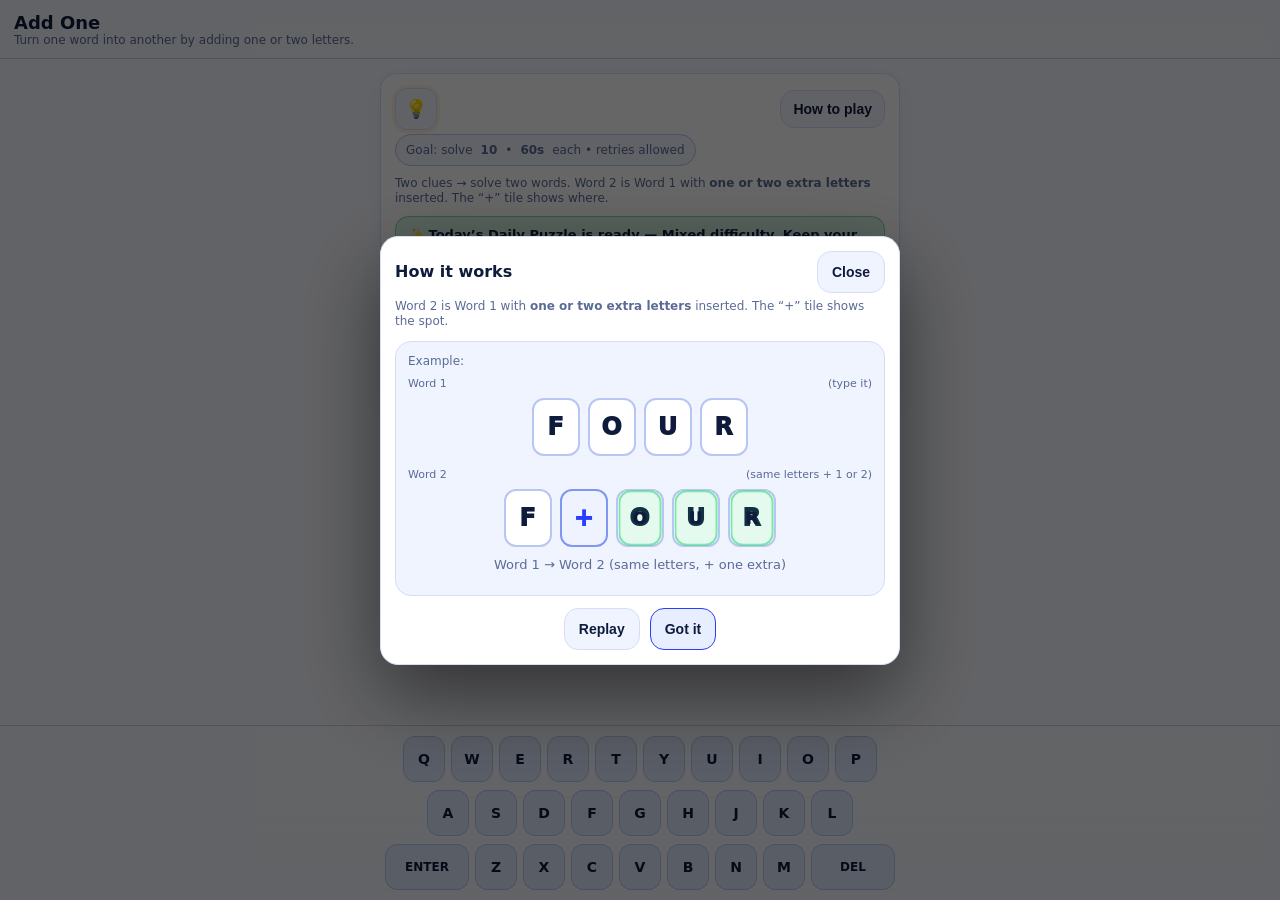
==== index.html @ 65c1d8a2 "Update index.html" ====
<!doctype html>
<html lang="en">
<head>
<meta charset="utf-8" />
<meta name="viewport" content="width=device-width,initial-scale=1,viewport-fit=cover" />
<title>Add One</title>
<style>
:root{
  --bg:#0b0d12;
  --panel:#121624;
  --panel2:#0d1020;
  --b:#1d2440;
  --b2:#2a355f;
  --t:#e9eefc;
  --m:#b8c2e0;
  --a:#2a3cff;
  --g:#2bd576;
  --r:#ff5c5c;
  --w:#ffcc66;
  --shadow:0 10px 30px rgba(0,0,0,.25);
  --glassTop:linear-gradient(to bottom,rgba(11,13,18,.98),rgba(11,13,18,.86));
  --glassBottom:linear-gradient(to top,rgba(11,13,18,.98),rgba(11,13,18,.86));
}
:root[data-theme="light"]{
  --bg:#f6f8ff;
  --panel:#ffffff;
  --panel2:#f0f4ff;
  --b:#d6def7;
  --b2:#b8c6f2;
  --t:#0f1b3d;
  --m:#5a6b96;
  --a:#2a3cff;
  --g:#16b364;
  --r:#e5484d;
  --w:#c4841d;
  --shadow:0 8px 24px rgba(30,60,140,.08);
  --glassTop:linear-gradient(to bottom,rgba(246,248,255,.96),rgba(246,248,255,.88));
  --glassBottom:linear-gradient(to top,rgba(246,248,255,.96),rgba(246,248,255,.88));
}
@media (prefers-color-scheme: light){
  :root:not([data-theme]){
    --bg:#f6f8ff;
    --panel:#ffffff;
    --panel2:#f0f4ff;
    --b:#d6def7;
    --b2:#b8c6f2;
    --t:#0f1b3d;
    --m:#5a6b96;
    --a:#2a3cff;
    --g:#16b364;
    --r:#e5484d;
    --w:#c4841d;
    --shadow:0 8px 24px rgba(30,60,140,.08);
    --glassTop:linear-gradient(to bottom,rgba(246,248,255,.96),rgba(246,248,255,.88));
    --glassBottom:linear-gradient(to top,rgba(246,248,255,.96),rgba(246,248,255,.88));
  }
}
*{box-sizing:border-box}html,body{height:100%}body{margin:0;background:var(--bg);color:var(--t);font-family:system-ui,-apple-system,Segoe UI,Roboto,sans-serif}
.app{min-height:100%;display:flex;flex-direction:column}
.top{position:sticky;top:0;z-index:10;padding:12px 14px calc(10px + env(safe-area-inset-top));background:var(--glassTop);border-bottom:1px solid rgba(29,36,64,.18);backdrop-filter:blur(10px)}
.row{display:flex;justify-content:space-between;align-items:center;gap:10px}
.h1{margin:0;font-size:18px;font-weight:900}.sub{margin:0;color:var(--m);font-size:12px;line-height:1.25}
.stats{display:flex;gap:10px;align-items:center}.stat{display:grid;gap:2px;text-align:right}.k{color:var(--m);font-size:11px}.v{font-weight:900;font-size:14px}
.progress{margin-top:10px;display:flex;gap:6px;justify-content:center}
.pip{
  width:16px;
  height:10px;
  border-radius:999px;
  border:1px solid rgba(42,53,95,.9);
  background:#11162a;
  opacity:.9
}
.pip.good{background:rgba(43,213,118,.22);border-color:rgba(43,213,118,.55);opacity:1}
.pip.bad{background:rgba(255,92,92,.18);border-color:rgba(255,92,92,.55);opacity:1}
.pip.active{outline:2px solid rgba(42,60,255,.45);outline-offset:2px}

/* Light mode overrides */
:root[data-theme="light"] .pip{
  background:#cfd8f3;
  border-color:#aebee8;
}

:root[data-theme="light"] .pip.good{
  background:rgba(22,179,100,.18);
  border-color:rgba(22,179,100,.45);
}

:root[data-theme="light"] .pip.bad{
  background:rgba(229,72,77,.14);
  border-color:rgba(229,72,77,.40);
}

@media (prefers-color-scheme: light){
  :root:not([data-theme]) .pip.good{
    background:rgba(22,179,100,.18);
    border-color:rgba(22,179,100,.45);
  }

  :root:not([data-theme]) .pip.bad{
    background:rgba(229,72,77,.14);
    border-color:rgba(229,72,77,.40);
  }
}

@media (prefers-color-scheme: light){
  :root:not([data-theme]) .pip{
    background:#cfd8f3;
    border-color:#aebee8;
  }
}
.main{flex:1;display:flex;flex-direction:column;align-items:center;padding:14px 14px 0}
.card{width:min(520px,100%);background:var(--panel);border:1px solid var(--b);border-radius:16px;padding:14px;box-shadow:0 6px 20px rgba(30,60,140,.06)}
.hidden{display:none!important}
.pill{display:inline-flex;align-items:center;gap:8px;border:1px solid var(--b2);background:var(--panel2);border-radius:999px;padding:8px 10px;color:var(--m);font-size:12px}
.actions{
  display:flex;
  gap:10px;
  justify-content:center;
  flex-wrap:wrap;
  margin-top:10px;
  position:relative;
  z-index:50;
  pointer-events:auto;
}

.dailyBtnWrap .success{
  box-shadow:0 0 0 3px rgba(43,213,118,.10);
}

button{
  cursor:pointer;
  border-radius:14px;
  border:1px solid var(--b2);
  background:#1a2140;
  color:var(--t);
  padding:12px 14px;
  font-weight:800;
  font-size:14px;
  touch-action:manipulation;
  -webkit-tap-highlight-color:transparent;
  position:relative;
  z-index:51;
  pointer-events:auto
}

:root[data-theme="light"] button{
  background:#e7eeff;
}

@media (prefers-color-scheme: light){
  :root:not([data-theme]) button{
    background:#e7eeff;
  }
}

button.primary{background:var(--a);border-color:var(--a)}
button.success{
  background:rgba(43,213,118,.18);
  border-color:rgba(43,213,118,.55);
  color:var(--t);
}

:root[data-theme="light"] button.success{
  background:rgba(22,179,100,.20);
  border-color:rgba(22,179,100,.55);
  color:#0f1b3d;
}

@media (prefers-color-scheme: light){
  :root:not([data-theme]) button.success{
    background:rgba(22,179,100,.20);
    border-color:rgba(22,179,100,.55);
    color:#0f1b3d;
  }
}
button.ghost{background:transparent}

:root[data-theme="light"] button.ghost{
  background:#f0f4ff;
  border-color:#d6def7;
}

@media (prefers-color-scheme: light){
  :root:not([data-theme]) button.ghost{
    background:#f0f4ff;
    border-color:#d6def7;
  }
}
button:disabled{opacity:.55;cursor:not-allowed}
.iconBtn{
  width:42px;
  height:42px;
  padding:0;
  display:grid;
  place-items:center;
  border-radius:12px;
  font-size:18px;
  line-height:1;
}

:root[data-theme="light"] .iconBtn{
  background:#f0f4ff;
  border-color:#d6def7;
}

@media (prefers-color-scheme: light){
  :root:not([data-theme]) .iconBtn{
    background:#f0f4ff;
    border-color:#d6def7;
  }
}
.iconBtn{
  transition:transform .15s ease, opacity .15s ease, box-shadow .15s ease;
}

.iconBtn:active{
  transform:scale(.97);
}

#homeIcon{position:fixed;left:14px;top:calc(78px + env(safe-area-inset-top));z-index:200;width:40px;height:40px;border-radius:12px;display:flex;align-items:center;justify-content:center;font-size:18px;padding:0}
@media (min-width:520px){#homeIcon{left:20px;top:calc(86px + env(safe-area-inset-top));}}

.clues{display:grid;gap:8px;margin-top:10px}
.clue{
  display:grid;
  grid-template-columns:24px 1fr;
  gap:10px;
  align-items:center;
  background:var(--panel2);
  border:1px solid var(--b);
  border-radius:14px;
  padding:10px
}
.badge{
  width:22px;
  height:22px;
  border-radius:9px;
  display:grid;
  place-items:center;
  background:#1a2140;
  border:1px solid var(--b2);
  font-weight:950
}

:root[data-theme="light"] .badge{
  background:#dfe8ff;
  color:#23345f;
  border-color:#aebee8;
}

@media (prefers-color-scheme: light){
  :root:not([data-theme]) .badge{
    background:#dfe8ff;
    color:#23345f;
    border-color:#aebee8;
  }
}
.board{display:grid;gap:14px;margin-top:14px}.rowb{display:grid;gap:8px;cursor:pointer}.lbl{font-size:11px;color:var(--m);display:flex;justify-content:space-between;align-items:center}
.tiles{display:flex;gap:8px;justify-content:center}
.tile{
  width:clamp(28px,8.5vw,52px);
  height:clamp(36px,10vw,62px);
  border-radius:12px;
  border:2px solid var(--b2);
  background:var(--panel2);
  display:grid;
  place-items:center;
  font-weight:950;
  font-size:clamp(16px,4.5vw,24px);
  letter-spacing:1px;
  text-transform:uppercase;
  user-select:none;
  position:relative;
  flex-shrink:1;
}

:root[data-theme="light"] .tile{
  background:#ffffff;
  border-color:#b8c6f2;
}

@media (prefers-color-scheme: light){
  :root:not([data-theme]) .tile{
    background:#ffffff;
    border-color:#b8c6f2;
  }
}
.tile.filled{border-color:#3b4a86}
.tile.active{outline:3px solid rgba(42,60,255,.35);outline-offset:2px}
.tile.plus{background:#1a2140;border-color:var(--a);color:#aab3ff}

:root[data-theme="light"] .tile.plus{
  background:#eef3ff;
  color:#2a3cff;
  border-color:#7f97f0;
}

@media (prefers-color-scheme: light){
  :root:not([data-theme]) .tile.plus{
    background:#eef3ff;
    color:#2a3cff;
    border-color:#7f97f0;
  }
}
@keyframes pop{0%{transform:scale(.96)}60%{transform:scale(1.06)}100%{transform:scale(1)}}.tile.pop{animation:pop 120ms ease-out}
@keyframes shake{0%,100%{transform:translateX(0)}20%{transform:translateX(-6px)}40%{transform:translateX(6px)}60%{transform:translateX(-4px)}80%{transform:translateX(4px)}}.shake{animation:shake 320ms ease-in-out}
@keyframes bounce{0%{transform:translateY(0)}30%{transform:translateY(-8px)}60%{transform:translateY(0)}80%{transform:translateY(-4px)}100%{transform:translateY(0)}}.tile.bounce{animation:bounce 420ms cubic-bezier(.2,.9,.2,1)}
@keyframes glow{0%{box-shadow:0 0 0 rgba(43,213,118,0)}35%{box-shadow:0 0 22px rgba(43,213,118,.35)}100%{box-shadow:0 0 0 rgba(43,213,118,0)}}.tile.glow{animation:glow 700ms ease-out}
@keyframes plusPing{0%{transform:scale(1)}40%{transform:scale(1.06)}100%{transform:scale(1)}}.tile.plus.ping{animation:plusPing 220ms ease-out}
@keyframes fadeIn{from{opacity:.4;transform:translateY(6px)}to{opacity:1;transform:translateY(0)}}.flash{animation:fadeIn 260ms ease-out}

.feedback{min-height:26px;margin-top:12px;color:var(--m);text-align:center;font-size:13px}.feedback.good{color:var(--g)}.feedback.bad{color:var(--r)}.feedback.warn{color:var(--w)}
.timer-danger{color:var(--r)!important;animation:timerPulse .8s infinite}
@keyframes timerPulse{0%{transform:scale(1)}50%{transform:scale(1.08)}100%{transform:scale(1)}}
.row-locked .tile{border-color:var(--g);background:rgba(43,213,118,.12)}
.row-locked .lbl{color:var(--g)}
.kbwrap{position:sticky;bottom:0;z-index:9;padding:10px 8px calc(10px + env(safe-area-inset-bottom));background:var(--glassBottom);border-top:1px solid rgba(29,36,64,.18);backdrop-filter:blur(10px)}
.kb{width:min(520px,100%);margin:0 auto;display:grid;gap:8px}.krow{display:flex;gap:6px;justify-content:center}
.key{
  flex:1;
  max-width:42px;
  min-width:28px;
  height:46px;
  border-radius:12px;
  border:1px solid var(--b2);
  background:#151c35;
  color:var(--t);
  font-weight:900;
  font-size:14px;
  display:grid;
  place-items:center;
  user-select:none;
  -webkit-tap-highlight-color:transparent
}

:root[data-theme="light"] .key{
  background:#dfe8ff;
}

@media (prefers-color-scheme: light){
  :root:not([data-theme]) .key{
    background:#dfe8ff;
  }
}

.key.wide{max-width:84px;flex:1.7;font-size:12px}
.key:active{transform:scale(.98)}
.confetti{position:fixed;inset:0;pointer-events:none;overflow:hidden;z-index:999}.c{position:absolute;top:-12px;width:10px;height:14px;border-radius:3px;opacity:.95;animation:fall 900ms linear forwards}@keyframes fall{to{transform:translate3d(var(--dx),calc(100vh + 40px),0) rotate(420deg);opacity:.98}}
.fly{position:fixed;z-index:1000;font-weight:950;letter-spacing:1px;text-transform:uppercase;width:42px;height:54px;border-radius:12px;border:2px solid rgba(43,213,118,.55);background:rgba(43,213,118,.12);display:grid;place-items:center;pointer-events:none;animation:fly 420ms cubic-bezier(.2,.9,.2,1) forwards}@keyframes fly{to{transform:translate3d(var(--tx),var(--ty),0) scale(1.03)}}

/* How-to demo */
.howTile{width:clamp(34px,9.6vw,48px);height:clamp(42px,11vw,58px)}
@keyframes howPulse{0%{transform:scale(1)}40%{transform:scale(1.06)}100%{transform:scale(1)}}
.howPlus{animation:howPulse 520ms ease-in-out infinite}

.modal{position:fixed;inset:0;z-index:997;background:rgba(0,0,0,.6);display:grid;place-items:center;padding:18px}
.sheet{width:min(520px,100%);background:var(--panel);border:1px solid var(--b);border-radius:18px;padding:14px;box-shadow:0 30px 80px rgba(0,0,0,.5)}
.sheet h2{margin:0 0 6px 0;font-size:16px}.big{font-weight:950;font-size:26px;margin:6px 0}
.miniGrid{display:flex;flex-wrap:wrap;gap:6px;margin-top:10px}.mini{width:18px;height:18px;border-radius:6px;border:1px solid rgba(42,53,95,.9);background:#11162a}.mini.good{background:rgba(43,213,118,.22);border-color:rgba(43,213,118,.55)}.mini.bad{background:rgba(255,92,92,.18);border-color:rgba(255,92,92,.55)}
summary{color:var(--m);cursor:pointer;list-style:none}summary::-webkit-details-marker{display:none}
input,textarea,select{width:100%;padding:10px;border-radius:14px;border:1px solid var(--b2);background:var(--panel2);color:var(--t);font-size:14px;outline:none}
.statsGrid{
  display:grid;
  gap:10px;
}

.statsHero{
  display:grid;
  grid-template-columns:repeat(3,1fr);
  gap:8px;
}

.statChip{
  padding:10px;
  border:1px solid var(--b);
  border-radius:14px;
  background:var(--panel2);
  text-align:center;
}

.statChip .bigNum{
  font-size:18px;
  font-weight:950;
  color:var(--t);
}

.statChip .smallLbl{
  margin-top:2px;
  font-size:11px;
  color:var(--m);
}

.insightCard{
  padding:12px;
  border:1px solid var(--b);
  border-radius:16px;
  background:var(--panel2);
}

.insightTitle{
  font-weight:900;
  font-size:14px;
  margin-bottom:10px;
}

.timeHeat{
  display:grid;
  grid-template-columns:repeat(4,1fr);
  gap:8px;
  margin-bottom:10px;
}

.heatSlot{
  min-height:58px;
  border-radius:14px;
  border:1px solid var(--b2);
  display:flex;
  align-items:flex-end;
  justify-content:center;
  padding:8px 6px;
  font-size:11px;
  font-weight:800;
  position:relative;
}

/* ⭐ Highlight best time slot */
.bestSlot{
  border-color:var(--g);
  box-shadow:0 0 0 2px rgba(43,213,118,.25);
}

.heatSlot{
  min-height:66px;
  border-radius:14px;
  border:1px solid var(--b2);
  display:flex;
  flex-direction:column;
  align-items:center;
  justify-content:center;
  gap:4px;
  padding:10px 6px 8px;
  font-size:11px;
  font-weight:800;
  position:relative;
}

.heatSlot span{
  position:relative;
  z-index:1;
  line-height:1.1;
}

.bestTag{
  font-size:9px;
  font-weight:900;
  color:var(--g);
  letter-spacing:.5px;
  line-height:1;
}

.heatSlot small{
  position:absolute;
  top:7px;
  right:8px;
  font-size:10px;
  color:var(--m);
}

.heat0{ background:rgba(42,60,255,.04); }
.heat1{ background:rgba(42,60,255,.10); }
.heat2{ background:rgba(42,60,255,.18); }
.heat3{ background:rgba(42,60,255,.28); }
.heat4{
  background:rgba(42,60,255,.40);
  border-color:var(--a);
  box-shadow:0 0 0 2px rgba(42,60,255,.12);
}

.insightText{
  font-size:13px;
  font-weight:700;
  color:var(--t);
}

.insightMeta{
  margin-top:4px;
  font-size:11px;
  color:var(--m);
}

.modeCard{
  padding:10px;
  border:1px solid var(--b);
  border-radius:14px;
  background:var(--panel2);
}

.modeCardTitle{
  font-weight:900;
  margin-bottom:6px;
}

.modeRows{
  display:grid;
  gap:4px;
}

.modeRows .sub{
  font-size:12px;
}
.dailyStatus{
  margin-top:10px;
  padding:10px 12px;
  border-radius:14px;
  border:1px solid var(--b2);
  background:var(--panel2);
  color:var(--t);
  font-size:13px;
  font-weight:800;
}

.dailyStatus.ready{
  border-color:rgba(43,213,118,.55);
  background:rgba(43,213,118,.10);
  color:var(--t);
}

:root[data-theme="light"] .dailyStatus.ready{
  border-color:rgba(22,179,100,.45);
  background:rgba(22,179,100,.16);
  color:#0f1b3d;
}

@media (prefers-color-scheme: light){
  :root:not([data-theme]) .dailyStatus.ready{
    border-color:rgba(22,179,100,.45);
    background:rgba(22,179,100,.16);
    color:#0f1b3d;
  }
}

.dailyStatus.done{
  border-color:var(--b);
  background:var(--panel2);
}

.dailyBtnWrap{
  position:relative;
  display:inline-flex;
  align-items:center;
  justify-content:center;
}

.dailyBadge{
  position:absolute;
  top:-6px;
  right:-6px;
  min-width:18px;
  height:18px;
  padding:0 5px;
  border-radius:999px;
  display:grid;
  place-items:center;
  font-size:10px;
  font-weight:900;
  background:var(--r);
  color:#fff;
  border:2px solid var(--panel);
  box-shadow:0 4px 10px rgba(0,0,0,.18);
  z-index:60;
  pointer-events:none;
}

.dailyPulse{
  animation:dailyPulse 1.6s ease-in-out infinite;
}

@keyframes dailyPulse{
  0%{transform:scale(1);box-shadow:0 0 0 0 rgba(22,179,100,.40)}
  50%{transform:scale(1.03);box-shadow:0 0 0 10px rgba(22,179,100,0)}
  100%{transform:scale(1);box-shadow:0 0 0 0 rgba(22,179,100,0)}
}
</style>


</head>
<body>
<div class="app">
  <div class="top">
    <div class="row">
      <div>
        <div class="h1">Add One</div>
        <p class="sub">Turn one word into another by adding one or two letters.</p>
      </div>
      <div class="stats" id="stats">
        <div class="stat"><div class="k">Total</div><div class="v" id="total">0</div></div>
        <div class="stat"><div class="k">Puzzle</div><div class="v" id="num">0/10</div></div>
        <div class="stat"><div class="k">Time</div><div class="v" id="time">60.0</div></div>
      </div>
    </div>
    <div class="progress" id="prog"></div>
  </div>

  <div class="main">
    <div id="home" class="card">
<div class="row" style="margin-bottom:4px">
  <button id="themeToggle" class="ghost iconBtn" aria-label="Switch theme" title="Switch theme">💡</button>
  <button id="how" class="ghost" style="padding:10px 12px">How to play</button>
</div>

<div class="pill">Goal: solve <b>10</b> • <b>60s</b> each • retries allowed</div>

<p class="sub" style="margin-top:10px">Two clues → solve two words. Word 2 is Word 1 with <b>one or two extra letters</b> inserted. The “+” tile shows where.</p>

<div id="dailyStatus" class="dailyStatus hidden"></div>

<div class="actions" style="align-items:center">
  <select id="diff" style="padding:12px 12px;border-radius:14px;border:1px solid var(--b2);background:var(--panel2);color:var(--t);font-weight:800">
    <option value="mix" selected>Mixed</option>
    <option value="easy">Easy</option>
    <option value="medium">Medium</option>
    <option value="hard">Hard</option>
  </select>

  <div class="dailyBtnWrap">
    <button id="daily" class="success">Daily</button>
    <span id="dailyBadge" class="dailyBadge hidden"></span>
  </div>

  <button id="play" class="primary">Classic</button>
  <button id="sudden" class="ghost">Sudden Death</button>
  <button id="statsBtn" class="ghost">Stats</button>
  <button id="leader" class="ghost">Leaderboard</button>
</div>

<p class="sub" style="margin-top:10px">Daily mode tracks your streak. Sudden Death ends on your first mistake.</p>
    </div>

    <div id="howModal" class="modal hidden" aria-hidden="true">
      <div class="sheet">
        <div class="row"><h2 style="margin:0">How it works</h2><button id="howClose" class="ghost">Close</button></div>
        <div class="sub" style="margin-top:6px">Word 2 is Word 1 with <b>one or two extra letters</b> inserted. The “+” tile shows the spot.</div>

        <div style="margin-top:12px;background:var(--panel2);border:1px solid var(--b);border-radius:16px;padding:12px">
          <div class="sub" style="margin-bottom:8px">Example:</div>
          <div class="lbl" style="margin-bottom:8px"><span>Word 1</span><span class="hint">(type it)</span></div>
          <div class="tiles" id="howT1"></div>
          <div class="lbl" style="margin:12px 0 8px"><span>Word 2</span><span class="hint">(same letters + 1 or 2)</span></div>
          <div class="tiles" id="howT2"></div>
          <div class="feedback" id="howMsg" style="margin-top:10px">Watch the letters slide into Word 2.</div>
        </div>

        <div class="actions" style="margin-top:12px">
          <button id="howReplay" class="ghost">Replay</button>
          <button id="howGot" class="primary">Got it</button>
        </div>
      </div>
    </div>

    <div id="game" class="card hidden">
      <div class="actions" style="margin-top:0">
        <button id="give" class="ghost">Give up</button>
        <button id="hintBtn" class="ghost">Hint (2)</button>
        <button id="next" class="success" disabled>Next word</button>
      </div>
      <div class="clues">
        <div class="clue"><span class="badge">1</span><span id="cl1"></span></div>
        <div class="clue"><span class="badge">2</span><span id="cl2"></span></div>
      </div>
      <div class="board">
        <div class="rowb" id="row1"><div class="lbl"><span>Word 1</span><span class="hint" id="h1"></span></div><div id="t1" class="tiles"></div></div>
        <div class="rowb" id="row2"><div class="lbl"><span>Word 2</span><span class="hint" id="h2"></span></div><div id="t2" class="tiles"></div></div>
      </div>
      <div id="fb" class="feedback"></div>
      <div class="actions"><button id="sub" class="primary">Submit</button></div>
    </div>
  </div>

  <div class="kbwrap"><div class="kb"><div class="krow" id="kr1"></div><div class="krow" id="kr2"></div><div class="krow" id="kr3"></div></div></div>
</div>

<button id="homeIcon" class="ghost hidden" aria-label="Home">⌂</button>
<div id="conf" class="confetti hidden" aria-hidden="true"></div>

<div id="modal" class="modal hidden" aria-hidden="true">
  <div class="sheet">
    <div class="row"><h2 style="margin:0">Run complete</h2><button id="close" class="ghost">Close</button></div>
    <div class="big" id="mscore">0</div>
    <div class="sub" id="mmeta"></div>
    <div class="miniGrid" id="mgrid"></div>
    <div class="actions">
      <button id="again" class="primary">Play again</button>
      <button id="submitScoreBtn" class="success">Submit score</button>
      <button id="copy" class="ghost">Copy results</button>
      <button id="mhome" class="ghost">Home</button>
    </div>
  </div>
</div>

<div id="lbmodal" class="modal hidden" aria-hidden="true">
  <div class="sheet">
    <div class="row"><h2 style="margin:0">Leaderboard</h2><button id="lbclose" class="ghost">Close</button></div>
    <div class="sub" style="margin-top:6px">Top scores saved on this device.</div>
    <div style="display:flex;gap:8px;align-items:center;margin-top:10px;flex-wrap:wrap">
      <select id="lbfilter" style="flex:1;min-width:140px">
  <option value="all" selected>All</option>
  <option value="run">Classic</option>
  <option value="daily">Daily</option>
  <option value="sudden">Sudden Death</option>
</select>
      <button id="lbclear" class="ghost">Clear</button>
    </div>
    <div id="lblist" style="margin-top:10px"></div>
  </div>
</div>

<script>
(()=>{
  const $=id=>document.getElementById(id);
  const mem=Object.create(null);
  const store={
    get:k=>{try{return localStorage?localStorage.getItem(k):mem[k]??null}catch{return mem[k]??null}},
    set:(k,v)=>{try{localStorage?localStorage.setItem(k,v):mem[k]=v}catch{mem[k]=v}}
  };

  // -------------------- Config --------------------
  const ROUND_RUN=60000;
  const ROUND_SUDDEN=15000;
  const BASE=1000;
  const LSK_PUZ='aol_puz_cache';
const LSK_LEAD='aol_lead';
const LSK_DAILY_DONE='aol_daily_done';
const LSK_STATS='aol_stats_v1';
const HOW_KEY='aol_how_seen_v1';
const LSK_THEME='aol_theme';
const LSK_HISTORY='aol_history_v1';

  // Fallback only
  const FALLBACK=[
    {s:'FOUR',l:'FLOUR',c1:'After three',c2:'Bread ingredient',adds:1,insertPattern:'middle',difficulty:'medium'},
    {s:'CAT',l:'CHAT',c1:'Pet that purrs',c2:'Talk casually',adds:1,insertPattern:'middle',difficulty:'easy'},
    {s:'ROE',l:'ROME',c1:'Fish eggs',c2:'Capital of Italy',adds:1,insertPattern:'end',difficulty:'easy'},
    {s:'SCARE',l:'SCARCE',c1:'Frighten',c2:'In short supply',adds:1,insertPattern:'middle',difficulty:'hard'},
  ];

  // -------------------- Helpers --------------------
const norm=w=>(w||'').trim().toUpperCase().replace(/[^A-Z]/g,'');

function getSessionJSON(key, fallback=[]){
  try{
    const raw = sessionStorage.getItem(key);
    return raw ? JSON.parse(raw) : fallback;
  }catch{
    return fallback;
  }
}

function setSessionJSON(key, value){
  try{
    sessionStorage.setItem(key, JSON.stringify(value));
  }catch{}
}
function getPreferredTheme(){
  const saved = store.get(LSK_THEME);
  if(saved === 'dark' || saved === 'light') return saved;

  try{
    return window.matchMedia('(prefers-color-scheme: light)').matches ? 'light' : 'dark';
  }catch{
    return 'dark';
  }
}

function applyTheme(theme){
  const root = document.documentElement;
  if(theme === 'light') root.setAttribute('data-theme','light');
  else root.setAttribute('data-theme','dark');

  const btn = $('themeToggle');
  if(btn){
    const isLight = theme === 'light';
    btn.textContent = '💡';
    btn.setAttribute('aria-label', isLight ? 'Switch to dark mode' : 'Switch to light mode');
    btn.setAttribute('title', isLight ? 'Switch to dark mode' : 'Switch to light mode');
    btn.style.opacity = isLight ? '1' : '.72';
btn.style.boxShadow = isLight ? '0 0 0 3px rgba(255,204,102,.18)' : 'none';
  }
}

function setTheme(theme){
  store.set(LSK_THEME, theme);
  applyTheme(theme);
}

function toggleTheme(){
  const current = document.documentElement.getAttribute('data-theme') === 'light' ? 'light' : 'dark';
  setTheme(current === 'light' ? 'dark' : 'light');
}

function insIdxs(s,l){
  if(!s||!l) return null;
  const diff=l.length-s.length;
  if(diff<1||diff>2) return null;
  let i=0,j=0;
  const misses=[];
  while(i<s.length&&j<l.length){
    if(s[i]===l[j]){ i++; j++; continue; }
    misses.push(j); j++;
    if(misses.length>diff) return null;
  }
  while(j<l.length){
    misses.push(j); j++;
    if(misses.length>diff) return null;
  }
  if(i!==s.length||misses.length!==diff) return null;
  return misses;
}

const insIdx=(s,l)=>{
  const xs=insIdxs(s,l);
  return xs&&xs.length===1 ? xs[0] : null;
};

function derivePattern(xs,len){
  if(!Array.isArray(xs)||!xs.length||!len) return 'middle';
  if(xs.every(x=>x===0)) return 'start';
  if(xs.every(x=>x===len-1 || x===len-2)) return 'end';
  if(xs.length===1){
    if(xs[0]===0) return 'start';
    if(xs[0]===len-1) return 'end';
  }
  return 'middle';
}

function autoDiff(s,l,adds=0){
  if(adds>=2) return 'hard';
  const sl=(s||'').length;
  const ll=(l||'').length;
  if((sl<=3&&ll<=4) || (sl<=4&&ll<=5)) return 'easy';
  if(ll===6) return 'medium';
  return 'hard';
}

function comp(p){
  const s=norm(p.s), l=norm(p.l);
  const xs=(Array.isArray(p.insertIndexes) && p.insertIndexes.length)
    ? p.insertIndexes.slice()
    : insIdxs(s,l);
  const c1=(p.c1||'').trim();
  const c2=(p.c2||'').trim();
  const adds=Number.isInteger(p.adds)?p.adds:(xs?xs.length:0);
  const insertPattern=(p.insertPattern||derivePattern(xs,l.length)).toLowerCase();
  const d=(p.difficulty||p.d||autoDiff(s,l,adds)).toLowerCase();
  const ok = !!xs && xs.length===adds && !!c1 && !!c2;
  return {s,l,c1,c2,d,xs,x:xs?xs[0]:null,adds,insertPattern,sl:s.length,ll:l.length,ok};
}

const escapeHtml=s=>String(s).replace(/[&<>"']/g,m=>({'&':'&amp;','<':'&lt;','>':'&gt;','"':'&quot;',"'":'&#39;'}[m]));
const set=(id,txt)=>$(id).textContent=txt;

function todayLondon(){
  try{
    const fmt=new Intl.DateTimeFormat('en-CA',{timeZone:'Europe/London',year:'numeric',month:'2-digit',day:'2-digit'});
    return fmt.format(new Date());
  }catch{return new Date().toISOString().slice(0,10)}
}
function ydayLondon(){
  const d=new Date(); d.setDate(d.getDate()-1);
  try{
    const fmt=new Intl.DateTimeFormat('en-CA',{timeZone:'Europe/London',year:'numeric',month:'2-digit',day:'2-digit'});
    return fmt.format(d);
  }catch{return d.toISOString().slice(0,10)}
}

function xmur3(str){let h=1779033703^str.length;for(let i=0;i<str.length;i++){h=Math.imul(h^str.charCodeAt(i),3432918353);h=(h<<13)|(h>>>19);}return function(){h=Math.imul(h^(h>>>16),2246822507);h=Math.imul(h^(h>>>13),3266489909);return (h^=h>>>16)>>>0;};}
function mulberry32(a){return function(){let t=a+=0x6D2B79F5;t=Math.imul(t^(t>>>15),t|1);t^=t+Math.imul(t^(t>>>7),t|61);return ((t^(t>>>14))>>>0)/4294967296;};}
function seededPick(list,n,seedStr){
  const seed=xmur3(seedStr)();
  const rnd=mulberry32(seed);
  const a=list.slice();
  for(let i=a.length-1;i>0;i--){
    const j=Math.floor(rnd()*(i+1));
    [a[i],a[j]]=[a[j],a[i]];
  }
  return a.slice(0,n);
}
function pick(list,n){
  const a=list.slice();
  for(let i=a.length-1;i>0;i--){
    const j=Math.floor(Math.random()*(i+1));
    [a[i],a[j]]=[a[j],a[i]];
  }
  return a.slice(0,n);
}

  // -------------------- UI bits --------------------
  const fb=(msg,cls='')=>{const el=$('fb'); if(!el) return; el.className='feedback'+(cls?' '+cls:''); el.textContent=msg;};
  const hints=(a='',b='')=>{set('h1',a);set('h2',b);};
function updateHintButton(){
  const btn = $('hintBtn');
  if(!btn) return;

  btn.textContent = `Hint (${hintsLeft})`;
  btn.disabled = !inRun || nexting || hintsLeft <= 0;

  if(usedHintThisPuzzle){
    btn.textContent = `Hint used (${hintsLeft})`;
    btn.disabled = true;
  }
}

  // Keyboard
  const KEYS=['QWERTYUIOP'.split(''),'ASDFGHJKL'.split(''),['ENTER',...'ZXCVBNM'.split(''),'DEL']];
  function key(k){/* assigned later */}
  function mkKey(k){const d=document.createElement('div');d.className='key'+((k==='ENTER'||k==='DEL')?' wide':'');d.textContent=k;d.role='button';d.tabIndex=0;d.onclick=()=>key(k);return d;}
  [['kr1',0],['kr2',1],['kr3',2]].forEach(([id,i])=>{const el=$(id);if(!el) return;el.innerHTML='';KEYS[i].forEach(k=>el.appendChild(mkKey(k)));});

  function confetti(){
    const root=$('conf'); if(!root) return;
    root.classList.remove('hidden');root.innerHTML='';
    for(let i=0;i<26;i++){
      const p=document.createElement('div');p.className='c';
      p.style.left=(Math.random()*100)+'vw';
      p.style.setProperty('--dx',((Math.random()*220-110)|0)+'px');
      p.style.background=`hsl(${(Math.random()*360)|0} 85% 60%)`;
      p.style.animationDelay=(Math.random()*140)+'ms';
      root.appendChild(p);
    }
    setTimeout(()=>{root.classList.add('hidden');root.innerHTML='';},1200);
  }

  // -------------------- Puzzle loading --------------------
  let all=[];
  function loadCached(){
    const raw=store.get(LSK_PUZ);
    if(!raw) return FALLBACK.map(comp).filter(p=>p.ok);
    try{
      const a=JSON.parse(raw);
      const list=(Array.isArray(a)?a:[]).map(comp).filter(p=>p.ok);
      return list.length?list:FALLBACK.map(comp).filter(p=>p.ok);
    }catch{ return FALLBACK.map(comp).filter(p=>p.ok); }
  }

  async function loadMaster(){
    // Start with cached immediately for instant play
    all = loadCached();

    const candidates = ['master-bank.json','master-puzzles.json'];
    for(const file of candidates){
      try{
        const res = await fetch(file, { cache: 'no-store' });
        if(!res.ok) throw new Error('HTTP '+res.status);
        const data = await res.json();
        if(!Array.isArray(data)) throw new Error('Not an array');
        const fetched = data.map(comp).filter(p=>p.ok);
        if(fetched.length){
          store.set(LSK_PUZ, JSON.stringify(fetched.map(p=>({s:p.s,l:p.l,c1:p.c1,c2:p.c2,adds:p.adds,insertIndexes:p.xs,insertPattern:p.insertPattern,difficulty:p.d}))));
          all = fetched;
          return;
        }
      }catch(e){
        console.warn('Master load failed for', file, e);
      }
    }
    // If both fail, keep cache/fallback.
  }

  function diffPool(diff){
    let pool = all;
    if(diff && diff!=='mix') pool = all.filter(p=>p.d===diff);
    if(pool.length<10) pool = all;
    return pool;
  }

function buildRun(pool, take, seedBase = null) {
  const useSeeded = !!seedBase;

  const shuffleAll = (arr, seedTag = '') => {
    if (useSeeded) return seededPick(arr, arr.length, seedBase + seedTag);
    return pick(arr, arr.length);
  };

  let source = shuffleAll(pool);

  const seen = new Set();
  source = source.filter(p => {
    const key = `${p.s}|${p.l}`;
    if (seen.has(key)) return false;
    seen.add(key);
    return true;
  });

  const recent = new Set(getSessionJSON('aol_recent_pairs', []));
  let selection = source.filter(p => !recent.has(`${p.s}|${p.l}`));

  if (selection.length < take / 2) {
    selection = source;
  }

  selection = selection.slice(0, take);

  if (selection.length < take) {
    const alreadyUsed = new Set(selection.map(p => `${p.s}|${p.l}`));
    const extra = source
      .filter(p => !alreadyUsed.has(`${p.s}|${p.l}`))
      .slice(0, take - selection.length);
    selection = selection.concat(extra);
  }

  const remember = selection.map(p => `${p.s}|${p.l}`);
  const prev = getSessionJSON('aol_recent_pairs', []);
  setSessionJSON('aol_recent_pairs', [...prev, ...remember].slice(-50));

  return selection;
}

  // -------------------- Leaderboard (local) --------------------
  function loadLead(){try{const raw=store.get(LSK_LEAD);const a=raw?JSON.parse(raw):[];return Array.isArray(a)?a:[];}catch{return []}}
  function saveLead(list){store.set(LSK_LEAD,JSON.stringify(list.slice(0,60)))}
  function addLead(e){const list=loadLead();list.push(e);list.sort((a,b)=>b.score-a.score||(a.ms??1e15)-(b.ms??1e15));saveLead(list)}

  // -------------------- Stats & streak --------------------
  function getStats(){ try{const raw=store.get(LSK_STATS);return raw?JSON.parse(raw)||{}:{};}catch{return {}} }
  function setStats(o){store.set(LSK_STATS, JSON.stringify(o||{}));}

function getHistory(){
  try{
    const raw=store.get(LSK_HISTORY);
    const arr=raw?JSON.parse(raw):[];
    return Array.isArray(arr)?arr:[];
  }catch{
    return [];
  }
}

function setHistory(arr){
  store.set(LSK_HISTORY, JSON.stringify((arr||[]).slice(-400)));
}

function addHistory(entry){
  const hist=getHistory();
  hist.push(entry);
  setHistory(hist);
}

function getTimeBucket(hour){
  if(hour < 6) return 'Night';
  if(hour < 12) return 'Morning';
  if(hour < 18) return 'Afternoon';
  return 'Evening';
}

function bucketShortLabel(bucket){
  if(bucket === 'Night') return '🌙 0–6';
  if(bucket === 'Morning') return '🌅 6–12';
  if(bucket === 'Afternoon') return '☀️ 12–18';
  return '🌆 18–24';
}
function getDailyTimeInsights(){
  const hist = getHistory().filter(x =>
    x &&
    x.mode === 'daily' &&
    typeof x.score === 'number' &&
    typeof x.playedHourLocal === 'number'
  );

  const buckets = [
    { key:'Night', runs:0, total:0, avg:0, heat:0 },
    { key:'Morning', runs:0, total:0, avg:0, heat:0 },
    { key:'Afternoon', runs:0, total:0, avg:0, heat:0 },
    { key:'Evening', runs:0, total:0, avg:0, heat:0 }
  ];

  hist.forEach(h=>{
    const key = getTimeBucket(h.playedHourLocal);
    const slot = buckets.find(b => b.key === key);
    if(slot){
      slot.runs++;
      slot.total += h.score;
    }
  });

  buckets.forEach(b=>{
    b.avg = b.runs ? Math.round(b.total / b.runs) : 0;
  });

  const used = buckets.filter(b=>b.runs > 0);

  if(!used.length){
    return {
      buckets,
      best:null,
      totalRuns:0,
      insight:'Not enough Daily data yet to suggest a best time.'
    };
  }

  const max = Math.max(...used.map(b=>b.avg));
  const min = Math.min(...used.map(b=>b.avg));

  buckets.forEach(b=>{
    if(!b.runs){
      b.heat = 0;
    }else if(max === min){
      b.heat = 2;
    }else{
      const t = (b.avg - min) / (max - min);
      b.heat = Math.max(1, Math.min(4, Math.round(t * 3) + 1));
    }
  });

  const best = used.slice().sort((a,b)=>b.avg-a.avg)[0];
  const overallAvg = Math.round(
    used.reduce((n,b)=>n+b.total,0) / used.reduce((n,b)=>n+b.runs,0)
  );
  const diffPct = overallAvg ? Math.round(((best.avg - overallAvg) / overallAvg) * 100) : 0;

  let insight = `You tend to score highest in the ${best.key.toLowerCase()}.`;
  if(best.runs < 3){
    insight = `Early signal: your ${best.key.toLowerCase()} runs look strongest so far.`;
  }else if(diffPct > 0){
    insight = `You tend to score highest in the ${best.key.toLowerCase()} (${diffPct}% above your average).`;
  }

  return {
    buckets,
    best,
    totalRuns: hist.length,
    insight
  };
}
  function updateDailyStreak(){
    const st=getStats();
    const today=todayLondon();
    const yday=ydayLondon();

    if(st.lastDailyDate===today) return {streak:st.dailyStreak||1, milestone:false};

    let newStreak=1;
    if(st.lastDailyDate===yday) newStreak=(st.dailyStreak||0)+1;

    st.dailyStreak=newStreak;
    st.dailyLongestStreak=Math.max(st.dailyLongestStreak||0, newStreak);
    st.lastDailyDate=today;
    setStats(st);

    const milestones=[3,7,14,30,50,100];
    return {streak:newStreak, milestone:milestones.includes(newStreak)};
  }

  function dailyDoneKey(diff){ return `${todayLondon()}|${diff}`; }
  function isDailyDone(diff){
    try{const raw=store.get(LSK_DAILY_DONE);const o=raw?JSON.parse(raw)||{}:{};return !!o[dailyDoneKey(diff)];}catch{return false}
  }
  function markDailyDone(diff){
    let o={};
    try{const raw=store.get(LSK_DAILY_DONE);o=raw?JSON.parse(raw)||{}:{};}catch{o={};}
    o[dailyDoneKey(diff)]=true;
    store.set(LSK_DAILY_DONE, JSON.stringify(o));
  }
function prettyDiffLabel(diff){
  if(diff === 'easy') return 'Easy';
  if(diff === 'medium') return 'Medium';
  if(diff === 'hard') return 'Hard';
  return 'Mixed';
}

function updateDailyUI(){
  const diff = $('diff') ? $('diff').value : 'mix';
  const diffLabel = prettyDiffLabel(diff);
  const done = isDailyDone(diff);

  const status = $('dailyStatus');
  const badge = $('dailyBadge');
  const dailyBtn = $('daily');

  if(!status || !badge || !dailyBtn) return;

  status.classList.remove('hidden','ready','done');
  badge.classList.remove('hidden');
  dailyBtn.classList.remove('dailyPulse');

  if(done){
    status.classList.add('done');
    status.textContent = `✅ You’ve already completed today’s Daily Puzzle on ${diffLabel}.`;
    badge.classList.add('hidden');
    dailyBtn.textContent = 'Daily ✓';
  }else{
    status.classList.add('ready');
    status.textContent = `✨ Today’s Daily Puzzle is ready — ${diffLabel} difficulty. Keep your streak going.`;
    badge.textContent = '!';
    dailyBtn.textContent = 'Daily';
    dailyBtn.classList.add('dailyPulse');
  }
}
  // -------------------- Game state --------------------
let run=[], idx=0, total=0, res=[], timer=null, t0=0;
let inRun=false, nexting=false, size=10;
let mode='run';
let currentDiff='mix';
let runStartMs=0;
let canAdvanceAt=0;
let streak=0;
let hintsLeft=2;
let usedHintThisPuzzle=false;

let aw=0, sChars=[], lChars=[];

  function roundLimit(){ return mode==='sudden' ? ROUND_SUDDEN : ROUND_RUN; }
  function leftMs(){ return Math.max(0, roundLimit() - (Date.now()-t0)); }

  function header(which){
    if(which==='home'){ $('stats').classList.add('hidden'); $('prog').classList.add('hidden'); }
    else { $('stats').classList.remove('hidden'); $('prog').classList.remove('hidden'); }
  }

  function statsHeader(){
    set('total', String(total));
    if(mode==='sudden') set('num', `SD ${Math.max(0,idx)}`);
    else set('num', `${inRun?Math.min(idx+1,size):0}/${size}`);
  }

function tick(){
  const l=leftMs();
  set('time', (l/1000).toFixed(1));

  const timeEl=$('time');
  if(l<=10000) timeEl.classList.add('timer-danger');
  else timeEl.classList.remove('timer-danger');

  if(l<=0){
    timeEl.classList.remove('timer-danger');
    stop();
    finish({timedOut:true});
  }
}
  function startTimer(){ stop(); t0=Date.now(); tick(); timer=setInterval(tick,50); }
  function stop(){ if(timer) clearInterval(timer); timer=null; }

  function renderProg(){
    const p=$('prog');
    p.innerHTML='';
    if(mode==='sudden'){
      res.slice(-10).forEach(r=>{
        const d=document.createElement('div');
        d.className='pip '+(r.correct?'good':'bad');
        p.appendChild(d);
      });
      return;
    }
    for(let i=0;i<size;i++){
      const d=document.createElement('div');
      d.className='pip';
      if(inRun&&i===idx) d.classList.add('active');
      if(res[i]) d.classList.add(res[i].correct?'good':'bad');
      p.appendChild(d);
    }
  }

  function tiles(el,len,arr,plus=null,word=0){
    el.innerHTML='';
    const pluses=Array.isArray(plus)?plus:(plus==null?[]:[plus]);
    for(let i=0;i<len;i++){
      const d=document.createElement('div');
      const isP=pluses.includes(i);
      d.className='tile'+(isP?' plus':'')+(arr[i]?' filled':'');
      d.textContent=isP?(arr[i]||'+'):(arr[i]||'');
      d.onclick=()=>{
        if(!inRun||nexting) return;
        aw=word;
        const target=(word===0)?sChars:lChars;
        for(let j=i;j<target.length;j++) target[j]='';
        const pz=run[idx];
        tiles($('t1'),pz.sl,sChars,null,0);
        tiles($('t2'),pz.ll,lChars,pz.xs||pz.x,1);
        fb(word===0?'Editing Word 1.':'Editing Word 2.');
        requestAnimationFrame(highlight);
      };
      el.appendChild(d);
    }
  }

  function highlight(){
    document.querySelectorAll('.tile').forEach(t=>t.classList.remove('active'));
    const pz=run[idx]; if(!pz) return;
    const t1=[...$('t1').children], t2=[...$('t2').children];
    if(aw===0) t1[Math.min(sChars.filter(Boolean).length,pz.sl-1)]?.classList.add('active');
    else t2[Math.min(lChars.filter(Boolean).length,pz.ll-1)]?.classList.add('active');
  }

  function mapShortIndexToLong(pz,i){
    const xs=(pz?.xs||[]).slice().sort((a,b)=>a-b);
    let offset=0;
    for(const x of xs){
      if(i+offset>=x) offset++;
    }
    return i+offset;
  }

  function pingPlus(){
    const pz=run[idx]; if(!pz) return;
    const pluses=(pz.xs||[pz.x]).filter(x=>x!=null);
    pluses.forEach(pos=>{
      const t=[...$('t2').children][pos];
      if(!t) return;
      t.classList.remove('ping'); void t.offsetWidth; t.classList.add('ping');
    });
  }

  function slide(){
    const pz=run[idx]; if(!pz) return;
    const st=[...$('t1').children], lt=[...$('t2').children];
    for(let i=0;i<pz.sl;i++){
      const src=st[i], dst=lt[mapShortIndexToLong(pz,i)]; if(!src||!dst) continue;
      const s=src.getBoundingClientRect(), d=dst.getBoundingClientRect();
      const sx=s.left+s.width/2, sy=s.top+s.height/2;
      const dx=d.left+d.width/2, dy=d.top+d.height/2;
      const f=document.createElement('div');
      f.className='fly';
      f.textContent=(sChars[i]||src.textContent||'').trim();
      f.style.left=(sx-21)+'px';
      f.style.top=(sy-27)+'px';
      f.style.setProperty('--tx',(dx-sx)+'px');
      f.style.setProperty('--ty',(dy-sy)+'px');
      f.style.animationDelay=(i*25)+'ms';
      document.body.appendChild(f);
      setTimeout(()=>f.remove(),700);
    }
    setTimeout(pingPlus,420);
  }

function celebrate(got, streakMult=1, clutch=false){
  canAdvanceAt=Date.now()+900;
  slide();

  const tilesAll=[...$('t1').children,...$('t2').children];
  tilesAll.forEach((t,i)=>{
    t.classList.remove('bounce','glow');
    setTimeout(()=>{
      t.classList.add('bounce');
      t.classList.add('glow');
    }, i*40);
  });

  confetti();

const streakTxt = streak > 1 ? ` • 🔥 x${streakMult.toFixed(2)} streak` : '';
  const clutchTxt = clutch ? ' • ⚡ CLUTCH!' : '';

  if(mode==='sudden') fb(`✅ Correct! +${got}${streakTxt}${clutchTxt}. Next puzzle…`,'good');
  else fb(`🎉 Correct! +${got} points${streakTxt}${clutchTxt}. Next word (or ENTER).`,'good');
}

  const pts=ms=>Math.round(BASE*Math.max(0,1-Math.min(roundLimit(),ms)/roundLimit()));

  function reveal(pz){
    sChars=pz.s.split('');
    lChars=pz.l.split('');
    tiles($('t1'),pz.sl,sChars,null,0);
    tiles($('t2'),pz.ll,lChars,pz.xs||pz.x,1);
  }

  function setPuzzle(i){
    idx=i;
    const pz=run[i];
    if(!pz) return endRun();

    nexting=false;
    $('next').disabled=true;
    $('next').style.display = (mode==='sudden') ? 'none' : '';
usedHintThisPuzzle = false;
updateHintButton();

hints('','');
$('row1').classList.remove('row-locked');
$('row2').classList.remove('row-locked');
set('cl1',pz.c1);
set('cl2',pz.c2);

    sChars=Array(pz.sl).fill('');
    lChars=Array(pz.ll).fill('');
    aw=0;

    tiles($('t1'),pz.sl,sChars,null,0);
    tiles($('t2'),pz.ll,lChars,pz.xs||pz.x,1);

    const gc=$('game'); gc.classList.remove('flash'); void gc.offsetWidth; gc.classList.add('flash');
    fb(mode==='sudden' ? `Sudden Death — Puzzle ${idx+1}` : `Puzzle ${idx+1}/${size} — go!`);

    statsHeader();
    renderProg();
    startTimer();
    requestAnimationFrame(highlight);
  }

  function shake(msg){
    $('game').classList.remove('shake'); void $('game').offsetWidth; $('game').classList.add('shake');
    fb(msg,'warn');
  }
function useHint(){
  const pz = run[idx];
  if(!inRun || nexting || !pz) return;
  if(hintsLeft <= 0) return;
  if(usedHintThisPuzzle) return;

  const candidates = [];

  for(let i=0;i<pz.sl;i++){
    if(!sChars[i] || sChars[i] !== pz.s[i]){
      candidates.push({word:1, index:i, letter:pz.s[i]});
    }
  }

  for(let i=0;i<pz.ll;i++){
    if(!lChars[i] || lChars[i] !== pz.l[i]){
      candidates.push({word:2, index:i, letter:pz.l[i]});
    }
  }

  if(!candidates.length){
    fb('No useful hint available.','warn');
    return;
  }

  const pickHint = candidates[Math.floor(Math.random() * candidates.length)];

  if(pickHint.word === 1){
    sChars[pickHint.index] = pickHint.letter;
  }else{
    lChars[pickHint.index] = pickHint.letter;
  }

  hintsLeft--;
  usedHintThisPuzzle = true;

  tiles($('t1'),pz.sl,sChars,null,0);
  tiles($('t2'),pz.ll,lChars,pz.xs||pz.x,1);
  updateHintButton();
  requestAnimationFrame(highlight);

  fb(`💡 Hint used: revealed 1 letter. Streak bonus disabled for this puzzle.`,'warn');
}

  function attempt(){
    const pz=run[idx];
    if(!pz||nexting) return;

    if(sChars.some(c=>!c) || lChars.some(c=>!c)) return shake('Fill all tiles (or Give up).');

    const s=sChars.join(''), l=lChars.join('');
    const sOk=s===pz.s, lOk=l===pz.l;

    if(mode==='sudden'){
      if(sOk && lOk) return finish({});
      return finish({failed:true});
    }

    if(sOk && lOk) return finish({});

if(sOk && !lOk){
  hints('✅ locked','');
  $('row1').classList.add('row-locked');
  $('row2').classList.remove('row-locked');
  aw=1;
  fb('✅ Word 1 locked in! Finish Word 2.','good');
  pingPlus();
}
else if(!sOk && lOk){
  hints('', '✅ locked');
  $('row2').classList.add('row-locked');
  $('row1').classList.remove('row-locked');
  aw=0;
  fb('✅ Word 2 locked in! Finish Word 1.','good');
}
else{
  hints('','');
  $('row1').classList.remove('row-locked');
  $('row2').classList.remove('row-locked');
  fb('Not quite — try again.','warn');
}

    requestAnimationFrame(highlight);
  }

function ensureSuddenBuffer(){
  if(mode!=='sudden') return;
  if(idx < run.length-12) return;

  const pool = diffPool(currentDiff);
  const used = new Set(run.map(p => `${p.s}|${p.l}`));

  let more = buildRun(pool.filter(p => !used.has(`${p.s}|${p.l}`)), Math.min(200, pool.length));

  if(!more.length){
    more = buildRun(pool, Math.min(200, pool.length));
  }

  run = run.concat(more);
}

  function nextWord(){
    if(!inRun) return;
    if(Date.now()<canAdvanceAt) return;
    const n=idx+1;
    if(mode==='sudden') ensureSuddenBuffer();
    if(mode!=='sudden' && n>=size) return endRun();
    setPuzzle(n);
  }

  function finish({timedOut=false,giveUp=false,failed=false}={}){
    const pz=run[idx];
    if(!pz||nexting) return;

    stop();
    const ms=Date.now()-t0;

    const complete=!sChars.some(c=>!c)&&!lChars.some(c=>!c);
    const correct=!timedOut&&!giveUp&&!failed&&complete&&sChars.join('')===pz.s&&lChars.join('')===pz.l;

reveal(pz);
$('row1').classList.remove('row-locked');
$('row2').classList.remove('row-locked');

let got = 0;
let mult = 1;
let clutch = false;

if(correct){
  const timeLeft = leftMs();
  clutch = timeLeft < 5000;

  if(usedHintThisPuzzle){
    streak = 0;
    mult = 1;
    got = pts(ms);
  }else{
    streak++;
    mult = 1 + (streak * 0.1);
    got = Math.round(pts(ms) * mult);
  }

  if(clutch) got += 150;
}
else{
  streak = 0;
}

total += got;

res.push({correct,points:got,ms});
statsHeader();
renderProg();

nexting=true;

if(correct){
  celebrate(got, mult, clutch);
      if(mode==='sudden'){
        setTimeout(()=>{ if(inRun) nextWord(); }, Math.max(950, canAdvanceAt-Date.now()+30));
        return;
      }
      $('next').disabled=true;
      setTimeout(()=>{ if(nexting) $('next').disabled=false; }, Math.max(0, canAdvanceAt-Date.now()));
    }else{
      $('next').disabled=false;
      if(mode==='sudden'){
        fb(timedOut?'⏰ Time! Run over.':'❌ Wrong! Run over.','bad');
        return endRun();
      }
      if(timedOut) fb('⏰ Time! Answer shown. Next word (or ENTER).','bad');
      else if(giveUp) fb('🏳️ Gave up. Answer shown. Next word (or ENTER).','bad');
      else fb('❌ Not quite. Answer shown. Next word (or ENTER).','bad');
    }
  }

function endRun(){
  inRun=false;
  nexting=false;
  $('give').disabled=true;
  $('next').disabled=true;
  set('time','—');

  updateHintButton(); // 👈 ADD THIS LINE

  openEndModal();
}

function modeLabel(){
  if(mode==='daily') return `Daily (${todayLondon()})`;
  if(mode==='sudden') return 'Sudden Death';
  return 'Classic';
}

  function runDurationMs(){ return Date.now()-runStartMs; }

  function recordStatsOnEnd(){
    const st=getStats();
    const dur=runDurationMs();
    const correctCount=res.filter(r=>r.correct).length;

    if(mode==='run'){
      st.runsPlayed=(st.runsPlayed||0)+1;
      st.bestRunScore=Math.max(st.bestRunScore||0,total);
      st.totalRunScore=(st.totalRunScore||0)+total;
      st.totalRunTimeMs=(st.totalRunTimeMs||0)+dur;
      st.totalRunCorrect=(st.totalRunCorrect||0)+correctCount;
      st.totalRunPuzzles=(st.totalRunPuzzles||0)+res.length;
    }

    if(mode==='daily'){
      st.dailiesPlayed=(st.dailiesPlayed||0)+1;
      st.bestDailyScore=Math.max(st.bestDailyScore||0,total);
      st.totalDailyScore=(st.totalDailyScore||0)+total;
      st.totalDailyTimeMs=(st.totalDailyTimeMs||0)+dur;
      st.totalDailyCorrect=(st.totalDailyCorrect||0)+correctCount;
      st.totalDailyPuzzles=(st.totalDailyPuzzles||0)+res.length;
    }

    if(mode==='sudden'){
      const solved=correctCount;
      st.suddenPlayed=(st.suddenPlayed||0)+1;
      st.suddenBestSolved=Math.max(st.suddenBestSolved||0, solved);
      st.suddenBestScore=Math.max(st.suddenBestScore||0, total);
      st.totalSuddenSolved=(st.totalSuddenSolved||0)+solved;
    }

    setStats(st);
  }

function openEndModal(){
  recordStatsOnEnd();

  addHistory({
    mode,
    diff: currentDiff,
    score: total,
    durationMs: runDurationMs(),
    correct: res.filter(r=>r.correct).length,
    totalPuzzles: res.length,
    completedAt: new Date().toISOString(),
    playedHourLocal: new Date().getHours(),
    dailyDate: mode === 'daily' ? todayLondon() : ''
  });

    const dur=runDurationMs();
    const sec=(dur/1000).toFixed(1);
    set('mscore', String(total));

    const metaParts=[modeLabel(), `• ${sec}s`];
    if(mode!=='sudden') metaParts.push(`• Puzzles: ${size}`);
    if(mode==='sudden') metaParts.push(`• Solved: ${res.filter(r=>r.correct).length}`);
    metaParts.push(`• Difficulty: ${currentDiff}`);
    set('mmeta', metaParts.join(' '));

    const g=$('mgrid'); g.innerHTML='';
    const shown = (mode==='sudden') ? res.slice(-12) : res;
    shown.forEach(r=>{const d=document.createElement('div');d.className='mini '+(r.correct?'good':'bad');g.appendChild(d);});

    $('modal').classList.remove('hidden');

if(mode==='daily'){
  markDailyDone(currentDiff);
  updateDailyUI();
  const {streak, milestone} = updateDailyStreak();
  if(milestone){
    setTimeout(()=>{ confetti(); fb(`🔥 ${streak}-day streak! Keep it going!`,'good'); }, 200);
  }
}
  }

  const closeModal=()=>$('modal').classList.add('hidden');

  function copyShare(){
    const line = res.map(r=>r.correct?'🟩':'🟥').join('');
    const dur=runDurationMs();
    const sec=(dur/1000).toFixed(1);
    const link = (location && location.origin && location.pathname)
  ? location.origin + location.pathname
  : '';

    const solved = res.filter(r=>r.correct).length;
    const extra = (mode==='sudden') ? `Solved: ${solved}\n` : '';

    const head = `Add One — ${modeLabel()}`;
    const txt = `${head}\nScore: ${total}\nTime: ${sec}s\n${extra}${line}\nDifficulty: ${currentDiff}${link?`\n${link}`:''}`;

    (navigator.clipboard&&navigator.clipboard.writeText?navigator.clipboard.writeText(txt):Promise.reject())
      .then(()=>fb('Copied share text ✅','good'))
      .catch(()=>fb("Couldn't copy.",'warn'));
  }

  function submitScore(){
    const name=(prompt('Name for leaderboard?','')||'').trim().slice(0,20);
    if(!name) return fb('No name entered.','warn');
    addLead({
      name,
      score:total,
      mode:mode,
      diff:currentDiff,
      when:(mode==='daily')?todayLondon():'',
      ms:runDurationMs(),
      solved:res.filter(r=>r.correct).length
    });
    fb('Submitted to leaderboard ✅','good');
  }

  // -------------------- Leaderboard UI --------------------
  function openLead(){ $('lbmodal').classList.remove('hidden'); renderLead(); }
  function closeLead(){ $('lbmodal').classList.add('hidden'); }
  function renderLead(){
    const filter=$('lbfilter').value||'all';
    const list=loadLead().filter(x=>filter==='all'||x.mode===filter);
    const box=$('lblist');
    box.innerHTML='';
    if(!list.length){
      box.innerHTML='<div class="sub">No scores yet. Finish a mode and tap “Submit score”.</div>';
      return;
    }
    list.slice(0,30).forEach((e,i)=>{
      const meta=[
  e.mode==='daily' ? 'Daily' : (e.mode==='sudden' ? 'Sudden Death' : 'Classic'),
  e.diff ? ('• ' + e.diff) : '',
  e.when ? ('• ' + e.when) : '',
  (e.mode==='sudden' && e.solved!=null) ? (`• Solved ${e.solved}`) : ''
].join(' ');
      const div=document.createElement('div');
      div.style.padding='10px';
      div.style.border='1px solid var(--b)';
      div.style.borderRadius='14px';
      div.style.background='var(--panel2)';
      div.style.marginTop='8px';
      div.innerHTML=`<div><b>#${i+1} ${escapeHtml(e.name||'Player')}</b> <span class="sub">${escapeHtml(meta)}</span></div>
      <div style="font-weight:950;font-size:18px;margin-top:2px">${e.score}</div>
      <div class="sub">${e.ms!=null?`Time: ${(e.ms/1000).toFixed(1)}s`:''}</div>`;
      box.appendChild(div);
    });
  }

  // -------------------- Stats modal --------------------
  function ensureStatsModal(){
    if($('statsModal')) return;
    const m=document.createElement('div');
    m.id='statsModal';
    m.className='modal hidden';
    m.innerHTML=`
      <div class="sheet">
        <div class="row"><h2 style="margin:0">Stats & Insights</h2><button id="statsClose" class="ghost">Close</button></div>
        <div class="sub" style="margin-top:6px">Your stats are saved on this device.</div>
        <div id="statsBody" style="margin-top:12px"></div>
        <div class="actions" style="margin-top:12px">
          <button id="statsReset" class="ghost">Reset stats</button>
        </div>
      </div>`;
    document.body.appendChild(m);
    $('statsClose').onclick=()=>m.classList.add('hidden');
    $('statsReset').onclick=()=>{
  if(confirm('Reset all stats on this device?')){
    setStats({});
    setHistory([]);
    renderStats();
  }
};
  }

  function fmtPct(a,b){ if(!b) return '—'; return `${Math.round((a/b)*100)}%`; }
  function fmtSec(ms){ if(ms==null) return '—'; return (ms/1000).toFixed(1)+'s'; }

function renderStats(){
  ensureStatsModal();
  const st=getStats();
  const body=$('statsBody');
  const ti=getDailyTimeInsights();

  const ds=st.dailyStreak||0;
  const dl=st.dailyLongestStreak||0;

  const runPlayed=st.runsPlayed||0;
  const runBest=st.bestRunScore||0;
  const runAvgScore=runPlayed?Math.round((st.totalRunScore||0)/runPlayed):0;
  const runAvgTime=runPlayed?fmtSec((st.totalRunTimeMs||0)/runPlayed):'—';
  const runAcc=fmtPct(st.totalRunCorrect||0, st.totalRunPuzzles||0);

  const dPlayed=st.dailiesPlayed||0;
  const dBest=st.bestDailyScore||0;
  const dAvgScore=dPlayed?Math.round((st.totalDailyScore||0)/dPlayed):0;
  const dAvgTime=dPlayed?fmtSec((st.totalDailyTimeMs||0)/dPlayed):'—';
  const dAcc=fmtPct(st.totalDailyCorrect||0, st.totalDailyPuzzles||0);

  const sPlayed=st.suddenPlayed||0;
  const sBestSolved=st.suddenBestSolved||0;
  const sBestScore=st.suddenBestScore||0;

  const bestTimeLabel = ti.best ? ti.best.key : '—';

const heatHtml = ti.buckets.map(b => {
  const isBest = ti.best && ti.best.key === b.key;

  return `
    <div class="heatSlot heat${b.heat || 0} ${isBest ? 'bestSlot' : ''}">
      <small>${b.runs || 0}</small>
      <span>${escapeHtml(bucketShortLabel(b.key))}</span>
      ${isBest ? '<div class="bestTag">BEST</div>' : ''}
    </div>
  `;
}).join('');

  body.innerHTML=`
    <div class="statsGrid">

      <div class="statsHero">
        <div class="statChip">
          <div class="bigNum">${ds}</div>
          <div class="smallLbl">Current streak</div>
        </div>
        <div class="statChip">
          <div class="bigNum">${dl}</div>
          <div class="smallLbl">Best streak</div>
        </div>
        <div class="statChip">
          <div class="bigNum">${escapeHtml(bestTimeLabel)}</div>
          <div class="smallLbl">Best time</div>
        </div>
      </div>

      <div class="insightCard">
        <div class="insightTitle">Best time to play</div>
        <div class="timeHeat">${heatHtml}</div>
        <div class="insightText">${escapeHtml(ti.insight)}</div>
        <div class="insightMeta">Based on ${ti.totalRuns} Daily run${ti.totalRuns===1?'':'s'} • number in corner = runs in that slot</div>
      </div>

      <div class="modeCard">
        <div class="modeCardTitle">Daily</div>
        <div class="modeRows">
          <div class="sub">Played: ${dPlayed} • Best: ${dBest} • Avg score: ${dAvgScore}</div>
          <div class="sub">Avg time: ${dAvgTime} • Accuracy: ${dAcc}</div>
        </div>
      </div>

      <div class="modeCard">
        <div class="modeCardTitle">Classic</div>
        <div class="modeRows">
          <div class="sub">Played: ${runPlayed} • Best: ${runBest} • Avg score: ${runAvgScore}</div>
          <div class="sub">Avg time: ${runAvgTime} • Accuracy: ${runAcc}</div>
        </div>
      </div>

      <div class="modeCard">
        <div class="modeCardTitle">Sudden Death</div>
        <div class="modeRows">
          <div class="sub">Played: ${sPlayed} • Best solved: ${sBestSolved}</div>
          <div class="sub">Best score: ${sBestScore}</div>
        </div>
      </div>

    </div>
  `;
}

  function openStats(){ renderStats(); $('statsModal').classList.remove('hidden'); }

  // -------------------- How-to modal --------------------
  const HOW_EX={s:'FOUR',l:'FLOUR',c1:'After three',c2:'Bread ingredient'};
  function howTiles(el, word, plusIndex=null){
    el.innerHTML='';
    for(let i=0;i<word.length;i++){
      const d=document.createElement('div');
      const isPlus = plusIndex!=null && i===plusIndex;
      d.className='tile howTile'+(isPlus?' plus howPlus':'');
      d.textContent=isPlus?'+':word[i];
      el.appendChild(d);
    }
  }
  function openHow(){ $('howModal').classList.remove('hidden'); $('howModal').setAttribute('aria-hidden','false'); replayHow(); }
  function closeHow(){
    $('howModal').classList.add('hidden');
    $('howModal').setAttribute('aria-hidden','true');
    document.querySelectorAll('.fly.how').forEach(n=>n.remove());
  }
  function replayHow(){
    const s=HOW_EX.s, l=HOW_EX.l;
    const x=insIdx(s,l);
    howTiles($('howT1'), s, null);
    $('howT2').innerHTML='';
    for(let i=0;i<l.length;i++){
      const d=document.createElement('div');
      const isPlus=i===x;
      d.className='tile howTile'+(isPlus?' plus howPlus':'');
      d.textContent=isPlus?'+':'';
      $('howT2').appendChild(d);
    }
    $('howMsg').textContent='Word 1 → Word 2 (same letters, + one extra)';

    const st=[...$('howT1').children], lt=[...$('howT2').children];
    const tgt=i=>i<x?i:i+1;
    document.querySelectorAll('.fly.how').forEach(n=>n.remove());
    for(let i=0;i<s.length;i++){
      const src=st[i], dst=lt[tgt(i)];
      const sb=src.getBoundingClientRect(), db=dst.getBoundingClientRect();
      const sx=sb.left+sb.width/2, sy=sb.top+sb.height/2;
      const dx=db.left+db.width/2, dy=db.top+db.height/2;
      const f=document.createElement('div');
      f.className='fly how';
      f.textContent=s[i];
      f.style.left=(sx-21)+'px';
      f.style.top=(sy-27)+'px';
      f.style.setProperty('--tx',(dx-sx)+'px');
      f.style.setProperty('--ty',(dy-sy)+'px');
      f.style.animationDelay=(i*120)+'ms';
      document.body.appendChild(f);
      setTimeout(()=>f.remove(), 900 + i*120);
      setTimeout(()=>{ if(dst) { dst.textContent=s[i]; dst.classList.add('filled'); dst.classList.remove('plus'); } }, 420 + i*120);
    }
    setTimeout(()=>{
      const plus=lt[x];
      if(plus){ plus.classList.remove('howPlus'); plus.textContent=l[x]; plus.classList.add('filled'); }
      $('howMsg').textContent=`Now Word 2 has an extra letter (${l[x]}) in the “+” spot.`;
      confetti();
    }, 420 + s.length*120 + 160);
  }

  // -------------------- Home / navigation --------------------
function showHome(){
  stop();
  inRun=false;
  nexting=false;
  closeModal();
  closeLead();
  $('home').classList.remove('hidden');
  $('game').classList.add('hidden');
  $('homeIcon').classList.add('hidden');
  header('home');
  set('time', (ROUND_RUN/1000).toFixed(1));
  set('num','0/10');
  set('total','0');
  $('prog').innerHTML='';

  updateHintButton();
  updateDailyUI();
}

function showGame(){
  $('home').classList.add('hidden');
  $('game').classList.remove('hidden');
  $('homeIcon').classList.remove('hidden');
  header('game');
}

  function uniqueTake(list, n){
    const m=new Map();
    for(const p of list){
      const k=p.s+'|'+p.l;
      if(!m.has(k)) m.set(k,p);
      if(m.size>=n) break;
    }
    return Array.from(m.values());
  }

function startMode(which){
  mode=which;
  currentDiff=$('diff').value || 'mix';
  total=0; res=[]; idx=0; nexting=false;
hintsLeft = 2;
usedHintThisPuzzle = false;

  streak = 0;
  $('time').classList.remove('timer-danger');

  let pool=diffPool(currentDiff);
  if(pool.length<10) pool = all;


  if(mode==='daily'){
    if(isDailyDone(currentDiff)){
      const ok=confirm(`You’ve already completed today’s Daily (${todayLondon()}) for ${currentDiff}. Replay anyway?`);
      if(!ok) return;
    }
    size=Math.min(10, pool.length);
    const seedBase=`aol|${todayLondon()}|${currentDiff}`;
    run = buildRun(pool, size, seedBase);
  }else if(mode==='sudden'){
    size=999999;
    run = buildRun(pool, Math.min(300, pool.length));
  }else{
    size=Math.min(10, pool.length);
    run = buildRun(pool, size);
  }

  inRun=true;
  runStartMs=Date.now();

  showGame();
  renderProg();
  $('give').disabled=false;
  setPuzzle(0);
}
  // Expose minimal API for inline fallback
  window.__AOL_START = function(which){
    if(which==='stats') return openStats();
    if(which==='leader') return openLead();
    return startMode(which);
  };

  function homeHandler(force=false){
    closeModal(); closeLead();
    if(inRun && !force){
      const ok=confirm('Return to Home? Your current game will end.');
      if(!ok) return;
    }
    inRun=false; nexting=false; stop();
    showHome();
  }

  // -------------------- Input handling --------------------
  key=function(k){
    if(!inRun) return;

    if(nexting){ if(k==='ENTER') return nextWord(); return; }
    if(k==='ENTER') return attempt();

    const pz=run[idx];
    if(!pz) return;

    if(k==='DEL'){
      const anyL=lChars.some(Boolean);
      if(aw===1 && !anyL) aw=0;
      const target=(aw===0)?sChars:lChars;
      for(let i=target.length-1;i>=0;i--) if(target[i]){target[i]=''; break;}
      tiles($('t1'),pz.sl,sChars,null,0);
      tiles($('t2'),pz.ll,lChars,pz.xs||pz.x,1);
      requestAnimationFrame(highlight);
      return;
    }

    if(!/^[A-Z]$/.test(k)) return;

    if(aw===0 && !sChars.some(c=>!c)) aw=1;

    const target=(aw===0)?sChars:lChars;
    const max=(aw===0)?pz.sl:pz.ll;
    const i=target.findIndex(x=>!x);
    if(i===-1||i>=max) return;

    target[i]=k;
    const cell=(aw===0?$('t1').children[i]:$('t2').children[i]);
    if(cell){cell.classList.remove('pop');void cell.offsetWidth;cell.classList.add('pop');}

    tiles($('t1'),pz.sl,sChars,null,0);
    tiles($('t2'),pz.ll,lChars,pz.xs||pz.x,1);
    requestAnimationFrame(highlight);
  };

  window.addEventListener('keydown',e=>{
    const k=e.key;
    if(k==='Enter') return key('ENTER');
    if(k==='Backspace') return key('DEL');
    if(/^[a-zA-Z]$/.test(k)) return key(k.toUpperCase());
  });

  // -------------------- Buttons --------------------
  function on(id, fn){
    const el=$(id);
    if(!el) return;
    el.addEventListener('click', fn);
  }

  on('play', ()=>startMode('run'));
  on('daily', ()=>startMode('daily'));
  on('sudden', ()=>startMode('sudden'));
on('themeToggle', toggleTheme);
  on('leader', openLead);
  on('statsBtn', openStats);
  on('how', openHow);
  on('howClose', closeHow);
  on('howReplay', replayHow);
  on('howGot', ()=>{ store.set(HOW_KEY,'1'); closeHow(); });

  on('sub', attempt);
  on('give', ()=>finish({giveUp:true}));
on('hintBtn', useHint);
  on('next', nextWord);

  on('close', ()=>$('modal').classList.add('hidden'));
  on('again', ()=>{ $('modal').classList.add('hidden'); startMode(mode); });
  on('copy', copyShare);
  on('submitScoreBtn', submitScore);
  on('mhome', ()=>homeHandler(true));

  on('lbclose', closeLead);
  on('lbclear', ()=>{ if(confirm('Clear leaderboard on this device?')){ saveLead([]); renderLead(); } });
  const lbfilter=$('lbfilter'); if(lbfilter) lbfilter.onchange=renderLead;
const diffSel=$('diff');
if(diffSel) diffSel.onchange=updateDailyUI;

  on('homeIcon', ()=>homeHandler(false));

  // -------------------- Self-tests (lightweight) --------------------
  function runSelfTests(){
    try{
      console.assert(insIdx('FOUR','FLOUR')===1,'insIdx FOUR->FLOUR');
      console.assert(insIdx('CAT','CHAT')===1,'insIdx CAT->CHAT');
      console.assert(insIdx('ROE','ROME')===2,'insIdx ROE->ROME');
      console.assert(insIdx('SCARE','SCARCE')===4,'insIdx SCARE->SCARCE');
      console.assert(insIdx('ABC','ABCD')===3,'insIdx end insert');
      console.assert(insIdx('ABC','XABC')===0,'insIdx start insert');
      console.assert(insIdx('ABC','AXBC')===1,'insIdx mid insert');
      console.assert(insIdx('ABC','ABDC')===2,'insIdx mid2 insert');
      console.assert(insIdx('ABC','AB')===null,'insIdx length mismatch');
      console.assert(insIdx('ABC','AABC')===1,'insIdx duplicate insert');
    }catch(e){
      console.warn('Self-tests error', e);
    }
  }

// -------------------- Init --------------------
  window.addEventListener('error', (e)=>{
    console.error(e.error||e.message||e);
    fb('⚠️ Error: '+(e.message||'Something went wrong')+'. Reload the page.','bad');
  });


(async()=>{
  applyTheme(getPreferredTheme());
  runSelfTests();
  await loadMaster();
  showHome();
  ensureStatsModal();
  updateDailyUI();
  if(!store.get(HOW_KEY)) setTimeout(openHow, 260);
})();

  setInterval(()=>{ if(inRun && mode==='sudden') ensureSuddenBuffer(); }, 500);


})();
</script>
</body>
</html>
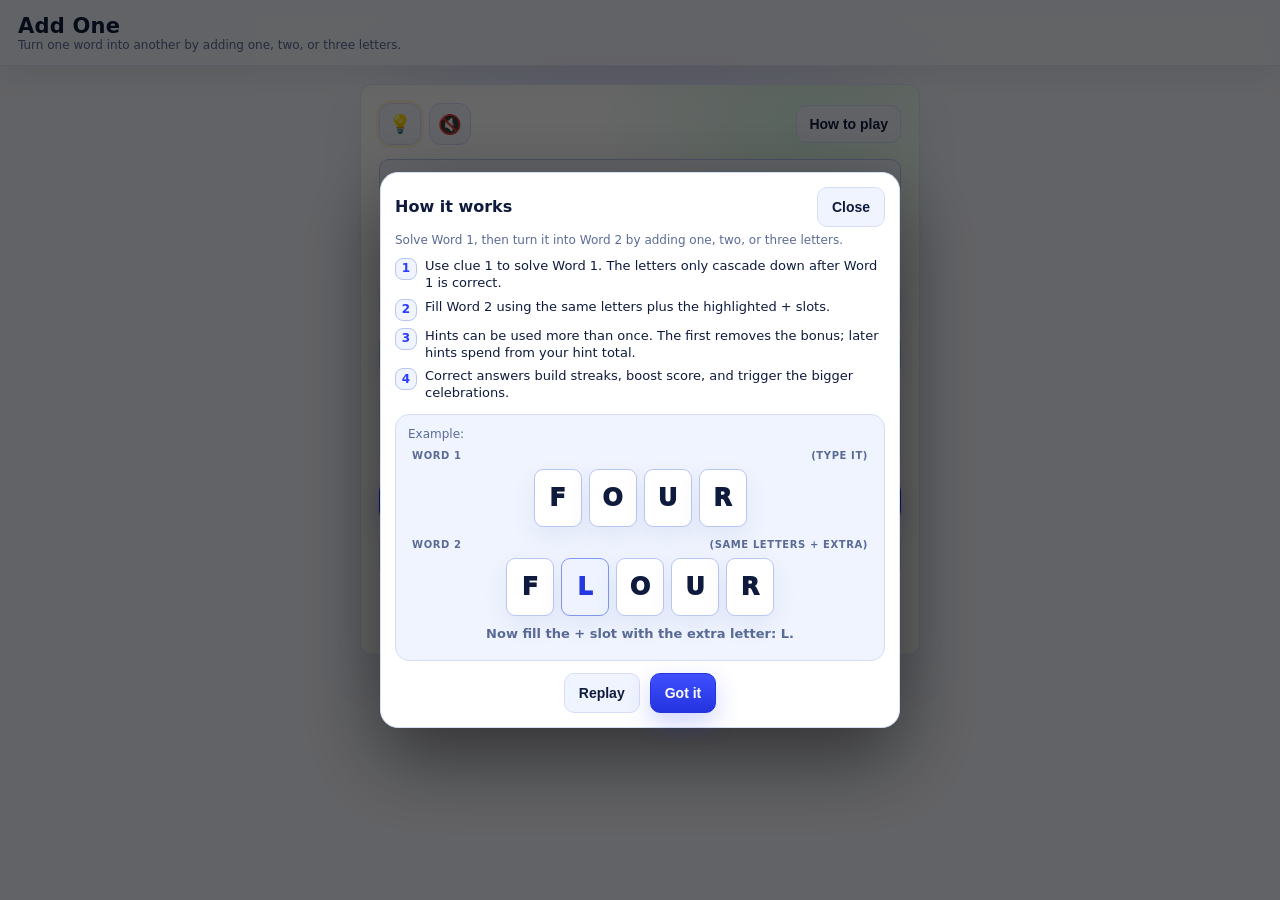
==== commit 215beddc: "Update index.html" ====
--- a/index.html
+++ b/index.html
@@ -18,6 +18,7 @@
   --r:#ff5c5c;
   --w:#ffcc66;
   --shadow:0 10px 30px rgba(0,0,0,.25);
+  --shine:rgba(255,255,255,.07);
   --glassTop:linear-gradient(to bottom,rgba(11,13,18,.98),rgba(11,13,18,.86));
   --glassBottom:linear-gradient(to top,rgba(11,13,18,.98),rgba(11,13,18,.86));
 }
@@ -34,6 +35,7 @@
   --r:#e5484d;
   --w:#c4841d;
   --shadow:0 8px 24px rgba(30,60,140,.08);
+  --shine:rgba(255,255,255,.78);
   --glassTop:linear-gradient(to bottom,rgba(246,248,255,.96),rgba(246,248,255,.88));
   --glassBottom:linear-gradient(to top,rgba(246,248,255,.96),rgba(246,248,255,.88));
 }
@@ -51,17 +53,69 @@
     --r:#e5484d;
     --w:#c4841d;
     --shadow:0 8px 24px rgba(30,60,140,.08);
+    --shine:rgba(255,255,255,.78);
     --glassTop:linear-gradient(to bottom,rgba(246,248,255,.96),rgba(246,248,255,.88));
     --glassBottom:linear-gradient(to top,rgba(246,248,255,.96),rgba(246,248,255,.88));
   }
 }
-*{box-sizing:border-box}html,body{height:100%}body{margin:0;background:var(--bg);color:var(--t);font-family:system-ui,-apple-system,Segoe UI,Roboto,sans-serif}
+*{box-sizing:border-box}html,body{height:100%}body{margin:0;background:var(--bg);color:var(--t);font-family:system-ui,-apple-system,Segoe UI,Roboto,sans-serif;overflow-x:hidden}
 .app{min-height:100%;display:flex;flex-direction:column}
 .top{position:sticky;top:0;z-index:10;padding:12px 14px calc(10px + env(safe-area-inset-top));background:var(--glassTop);border-bottom:1px solid rgba(29,36,64,.18);backdrop-filter:blur(10px)}
 .row{display:flex;justify-content:space-between;align-items:center;gap:10px}
+.top > .row{display:grid;grid-template-columns:minmax(0,1fr) auto auto;align-items:center}
 .h1{margin:0;font-size:18px;font-weight:900}.sub{margin:0;color:var(--m);font-size:12px;line-height:1.25}
 .stats{display:flex;gap:10px;align-items:center}.stat{display:grid;gap:2px;text-align:right}.k{color:var(--m);font-size:11px}.v{font-weight:900;font-size:14px}
-.progress{margin-top:10px;display:flex;gap:6px;justify-content:center}
+.streakMeter{
+  margin:0;
+  width:max-content;
+  max-width:100%;
+  display:flex;
+  align-items:center;
+  gap:8px;
+  padding:7px 10px;
+  border:1px solid rgba(43,213,118,.34);
+  border-radius:999px;
+  background:linear-gradient(180deg,rgba(43,213,118,.13),rgba(42,60,255,.08));
+  color:var(--t);
+  box-shadow:0 10px 24px rgba(43,213,118,.10);
+  transform-origin:center;
+}
+.streakMeter.hidden{display:none!important}
+.streakMeter span{font-size:11px;color:var(--m);font-weight:850;text-transform:uppercase}
+.streakMeter b{font-size:15px}
+.streakMeter i{font-style:normal;font-size:12px;color:var(--g);font-weight:900}
+.streakDots{display:flex;gap:4px}
+.streakDots em{
+  width:8px;
+  height:8px;
+  border-radius:999px;
+  background:rgba(127,151,240,.22);
+  box-shadow:inset 0 0 0 1px rgba(127,151,240,.26);
+}
+.streakDots em.hot{
+  background:linear-gradient(180deg,var(--g),#91ffbd);
+  box-shadow:0 0 12px rgba(43,213,118,.45);
+}
+.streakMeter.streakHot{
+  border-color:rgba(255,204,102,.55);
+  background:linear-gradient(180deg,rgba(255,204,102,.14),rgba(43,213,118,.10));
+}
+@keyframes streakBump{0%{transform:scale(.96);opacity:.8}44%{transform:scale(1.06);opacity:1}100%{transform:scale(1);opacity:1}}
+.streakMeter.bump{animation:streakBump 520ms cubic-bezier(.18,.9,.22,1)}
+.soundOn{border-color:rgba(43,213,118,.62)!important;background:linear-gradient(180deg,rgba(43,213,118,.20),rgba(43,213,118,.10))!important}
+.gameHeaderStrip{
+  display:flex;
+  align-items:center;
+  gap:10px;
+  margin-top:10px;
+}
+.gameHeaderControls{
+  display:flex;
+  align-items:center;
+  gap:6px;
+  flex:0 0 auto;
+}
+.progress{display:flex;gap:6px;justify-content:center;flex:1;min-width:0}
 .pip{
   width:16px;
   height:10px;
@@ -108,7 +162,7 @@
     border-color:#aebee8;
   }
 }
-.main{flex:1;display:flex;flex-direction:column;align-items:center;padding:14px 14px 0}
+.main{flex:1;display:flex;flex-direction:column;align-items:center;padding:14px 14px 136px}
 .card{width:min(520px,100%);background:var(--panel);border:1px solid var(--b);border-radius:16px;padding:14px;box-shadow:0 6px 20px rgba(30,60,140,.06)}
 .hidden{display:none!important}
 .pill{display:inline-flex;align-items:center;gap:8px;border:1px solid var(--b2);background:var(--panel2);border-radius:999px;padding:8px 10px;color:var(--m);font-size:12px}
@@ -154,25 +208,7 @@
 }
 
 button.primary{background:var(--a);border-color:var(--a)}
-button.success{
-  background:rgba(43,213,118,.18);
-  border-color:rgba(43,213,118,.55);
-  color:var(--t);
-}
-
-:root[data-theme="light"] button.success{
-  background:rgba(22,179,100,.20);
-  border-color:rgba(22,179,100,.55);
-  color:#0f1b3d;
-}
-
-@media (prefers-color-scheme: light){
-  :root:not([data-theme]) button.success{
-    background:rgba(22,179,100,.20);
-    border-color:rgba(22,179,100,.55);
-    color:#0f1b3d;
-  }
-}
+button.success{background:rgba(43,213,118,.18);border-color:rgba(43,213,118,.55)}
 button.ghost{background:transparent}
 
 :root[data-theme="light"] button.ghost{
@@ -217,8 +253,22 @@
   transform:scale(.97);
 }
 
-#homeIcon{position:fixed;left:14px;top:calc(78px + env(safe-area-inset-top));z-index:200;width:40px;height:40px;border-radius:12px;display:flex;align-items:center;justify-content:center;font-size:18px;padding:0}
-@media (min-width:520px){#homeIcon{left:20px;top:calc(86px + env(safe-area-inset-top));}}
+.soundIcon{
+  font-size:19px;
+}
+
+.soundIcon.soundOn{
+  box-shadow:0 0 0 3px rgba(43,213,118,.12);
+}
+
+.cornerToggles{
+  display:flex;
+  align-items:center;
+  gap:8px;
+}
+
+#homeIcon{position:static;width:38px;height:38px;border-radius:10px;display:flex;align-items:center;justify-content:center;font-size:17px;padding:0}
+#soundToggleGame{width:38px;height:38px;border-radius:10px;padding:0;flex:0 0 auto}
 
 .clues{display:grid;gap:8px;margin-top:10px}
 .clue{
@@ -272,6 +322,7 @@
   user-select:none;
   position:relative;
   flex-shrink:1;
+  transition:background .18s ease,border-color .18s ease,box-shadow .18s ease,transform .18s ease;
 }
 
 :root[data-theme="light"] .tile{
@@ -285,10 +336,15 @@
     border-color:#b8c6f2;
   }
 }
-.tile.filled{border-color:#3b4a86}
-.tile.active{outline:3px solid rgba(42,60,255,.35);outline-offset:2px}
+.tile.filled{border-color:#3b4a86;animation:fillSnap 180ms cubic-bezier(.2,.9,.2,1)}
+.tile.active{outline:3px solid rgba(42,60,255,.35);outline-offset:2px;box-shadow:0 0 0 5px rgba(42,60,255,.08)}
 .tile.plus{background:#1a2140;border-color:var(--a);color:#aab3ff}
-
+.tile.plus.filled{
+  background:linear-gradient(145deg,rgba(43,213,118,.24),rgba(42,60,255,.22));
+  border-color:rgba(43,213,118,.72);
+  color:var(--t);
+  box-shadow:0 0 0 1px rgba(43,213,118,.18),0 12px 34px rgba(43,213,118,.16);
+}
 :root[data-theme="light"] .tile.plus{
   background:#eef3ff;
   color:#2a3cff;
@@ -303,17 +359,31 @@
   }
 }
 @keyframes pop{0%{transform:scale(.96)}60%{transform:scale(1.06)}100%{transform:scale(1)}}.tile.pop{animation:pop 120ms ease-out}
+@keyframes fillSnap{0%{transform:translateY(4px) scale(.94);opacity:.72}70%{transform:translateY(-2px) scale(1.05);opacity:1}100%{transform:translateY(0) scale(1)}}
 @keyframes shake{0%,100%{transform:translateX(0)}20%{transform:translateX(-6px)}40%{transform:translateX(6px)}60%{transform:translateX(-4px)}80%{transform:translateX(4px)}}.shake{animation:shake 320ms ease-in-out}
-@keyframes bounce{0%{transform:translateY(0)}30%{transform:translateY(-8px)}60%{transform:translateY(0)}80%{transform:translateY(-4px)}100%{transform:translateY(0)}}.tile.bounce{animation:bounce 420ms cubic-bezier(.2,.9,.2,1)}
-@keyframes glow{0%{box-shadow:0 0 0 rgba(43,213,118,0)}35%{box-shadow:0 0 22px rgba(43,213,118,.35)}100%{box-shadow:0 0 0 rgba(43,213,118,0)}}.tile.glow{animation:glow 700ms ease-out}
-@keyframes plusPing{0%{transform:scale(1)}40%{transform:scale(1.06)}100%{transform:scale(1)}}.tile.plus.ping{animation:plusPing 220ms ease-out}
+@keyframes bounce{0%{transform:translateY(0) scale(1)}28%{transform:translateY(-10px) scale(1.04)}58%{transform:translateY(1px) scale(.99)}78%{transform:translateY(-4px) scale(1.015)}100%{transform:translateY(0) scale(1)}}.tile.bounce{animation:bounce 520ms cubic-bezier(.2,.9,.2,1)}
+@keyframes solveLift{0%{transform:translateY(0) scale(1);filter:saturate(1)}24%{transform:translateY(-13px) scale(1.055);filter:saturate(1.22)}48%{transform:translateY(2px) scale(.988)}68%{transform:translateY(-5px) scale(1.018)}100%{transform:translateY(0) scale(1);filter:saturate(1)}}.tile.solve-pop{animation:solveLift 680ms cubic-bezier(.18,.9,.22,1) both}
+@keyframes solvePlus{0%{box-shadow:0 0 0 rgba(43,213,118,0)}42%{box-shadow:0 0 28px rgba(43,213,118,.42),0 0 0 8px rgba(43,213,118,.10)}100%{box-shadow:0 0 0 rgba(43,213,118,0)}}.tile.solve-plus{animation:solveLift 720ms cubic-bezier(.18,.9,.22,1) both,solvePlus 820ms ease-out both}
+@keyframes lockShimmer{0%{box-shadow:0 0 0 rgba(43,213,118,0)}36%{box-shadow:0 0 20px rgba(43,213,118,.20),inset 0 1px 0 rgba(255,255,255,.12)}100%{box-shadow:0 0 0 rgba(43,213,118,0)}}.tile.lock-shimmer{animation:lockShimmer 760ms ease-out both}
+@keyframes glow{0%{box-shadow:0 0 0 rgba(43,213,118,0)}35%{box-shadow:0 0 26px rgba(43,213,118,.48),0 0 0 6px rgba(43,213,118,.08)}100%{box-shadow:0 0 0 rgba(43,213,118,0)}}.tile.glow{animation:glow 850ms ease-out}
+@keyframes plusPing{0%{transform:scale(1);filter:saturate(1)}36%{transform:scale(1.13) rotate(-2deg);filter:saturate(1.35)}68%{transform:scale(.98) rotate(1deg)}100%{transform:scale(1);filter:saturate(1)}}.tile.plus.ping{animation:plusPing 440ms cubic-bezier(.2,.9,.2,1)}
 @keyframes fadeIn{from{opacity:.4;transform:translateY(6px)}to{opacity:1;transform:translateY(0)}}.flash{animation:fadeIn 260ms ease-out}
+@keyframes rewardPulse{0%{transform:translateY(0) scale(1)}45%{transform:translateY(-3px) scale(1.012);box-shadow:0 26px 70px rgba(43,213,118,.2)}100%{transform:translateY(0) scale(1)}}#game.reward{animation:rewardPulse 620ms cubic-bezier(.2,.9,.2,1)}
 
 .feedback{min-height:26px;margin-top:12px;color:var(--m);text-align:center;font-size:13px}.feedback.good{color:var(--g)}.feedback.bad{color:var(--r)}.feedback.warn{color:var(--w)}
 .timer-danger{color:var(--r)!important;animation:timerPulse .8s infinite}
 @keyframes timerPulse{0%{transform:scale(1)}50%{transform:scale(1.08)}100%{transform:scale(1)}}
 .row-locked .tile{border-color:var(--g);background:rgba(43,213,118,.12)}
 .row-locked .lbl{color:var(--g)}
+.row-wrong .tile{border-color:var(--r)!important;animation:rowWrong 360ms ease-in-out}
+.row-wrong .lbl{color:var(--r)!important}
+@keyframes rowWrong{0%,100%{transform:translateX(0)}25%{transform:translateX(-5px)}50%{transform:translateX(5px)}75%{transform:translateX(-3px)}}
+.tile.miss{
+  border-color:var(--r)!important;
+  background:rgba(255,92,92,.12)!important;
+  animation:wrongTile 420ms ease-in-out;
+}
+@keyframes wrongTile{0%,100%{transform:translateY(0)}34%{transform:translateY(-3px)}68%{transform:translateY(2px)}}
 .kbwrap{position:sticky;bottom:0;z-index:9;padding:10px 8px calc(10px + env(safe-area-inset-bottom));background:var(--glassBottom);border-top:1px solid rgba(29,36,64,.18);backdrop-filter:blur(10px)}
 .kb{width:min(520px,100%);margin:0 auto;display:grid;gap:8px}.krow{display:flex;gap:6px;justify-content:center}
 .key{
@@ -345,13 +415,684 @@
 
 .key.wide{max-width:84px;flex:1.7;font-size:12px}
 .key:active{transform:scale(.98)}
+.key.hit{animation:keyHit 160ms ease-out}@keyframes keyHit{0%{transform:translateY(0) scale(1)}45%{transform:translateY(-3px) scale(1.04);box-shadow:0 8px 18px rgba(42,60,255,.2)}100%{transform:translateY(0) scale(1)}}
 .confetti{position:fixed;inset:0;pointer-events:none;overflow:hidden;z-index:999}.c{position:absolute;top:-12px;width:10px;height:14px;border-radius:3px;opacity:.95;animation:fall 900ms linear forwards}@keyframes fall{to{transform:translate3d(var(--dx),calc(100vh + 40px),0) rotate(420deg);opacity:.98}}
-.fly{position:fixed;z-index:1000;font-weight:950;letter-spacing:1px;text-transform:uppercase;width:42px;height:54px;border-radius:12px;border:2px solid rgba(43,213,118,.55);background:rgba(43,213,118,.12);display:grid;place-items:center;pointer-events:none;animation:fly 420ms cubic-bezier(.2,.9,.2,1) forwards}@keyframes fly{to{transform:translate3d(var(--tx),var(--ty),0) scale(1.03)}}
+.fly{position:fixed;z-index:1000;font-weight:950;letter-spacing:1px;text-transform:uppercase;width:42px;height:54px;border-radius:12px;border:2px solid rgba(43,213,118,.55);background:linear-gradient(180deg,rgba(43,213,118,.24),rgba(42,60,255,.12));box-shadow:0 16px 36px rgba(43,213,118,.18);display:grid;place-items:center;pointer-events:none;will-change:transform,opacity;animation:fly 560ms cubic-bezier(.18,.84,.22,1) forwards}@keyframes fly{0%{opacity:.92;transform:translate3d(0,0,0) scale(.96)}72%{opacity:1;transform:translate3d(calc(var(--tx) * .94),calc(var(--ty) * .94 - 5px),0) scale(1.04)}100%{opacity:0;transform:translate3d(var(--tx),var(--ty),0) scale(.98)}}
+.scorePop{position:fixed;z-index:1001;pointer-events:none;font-weight:950;font-size:22px;color:var(--g);text-shadow:0 8px 24px rgba(43,213,118,.3);animation:scorePop 1050ms cubic-bezier(.18,.9,.22,1) forwards}@keyframes scorePop{0%{opacity:0;transform:translate(-50%,10px) scale(.82)}18%{opacity:1;transform:translate(-50%,-8px) scale(1.1)}46%{opacity:1;transform:translate(-50%,-16px) scale(1)}100%{opacity:0;transform:translate(-50%,-62px) scale(.98)}}
+
+/* UI polish pass */
+.top{padding:14px 18px calc(12px + env(safe-area-inset-top))}
+.h1{font-size:20px;letter-spacing:.2px}
+.main{padding:18px 14px 136px}
+.card{width:min(560px,100%);border-radius:12px;padding:18px;box-shadow:var(--shadow)}
+#game.card{padding:14px 14px 16px}
+button{border-radius:10px;padding:11px 14px;box-shadow:0 1px 0 rgba(255,255,255,.04) inset;transition:transform .14s ease,box-shadow .14s ease,background .14s ease}
+button:not(:disabled):active{transform:translateY(1px) scale(.99)}
+button.primary{box-shadow:0 10px 24px rgba(42,60,255,.22)}
+button.success{box-shadow:0 10px 24px rgba(43,213,118,.12)}
+.clues{gap:7px;margin-top:12px}
+.clue{grid-template-columns:26px 1fr;border-radius:10px;padding:11px 12px;background:linear-gradient(180deg,var(--panel2),rgba(255,255,255,.02));font-size:15px}
+.badge{border-radius:8px}
+.board{position:relative;gap:16px;margin-top:16px;padding:4px 0 2px}
+.rowb{position:relative;z-index:1;gap:9px}
+.tile{border-radius:10px;width:clamp(30px,8.4vw,50px);height:clamp(38px,10vw,58px);border-width:1.5px;letter-spacing:0;box-shadow:0 10px 26px rgba(0,0,0,.08)}
+.tile.active{outline:2px solid rgba(42,60,255,.45);outline-offset:3px}
+.tile.plus{box-shadow:0 0 0 1px rgba(42,60,255,.18),0 12px 26px rgba(42,60,255,.12)}
+.kbwrap{padding:9px 8px calc(9px + env(safe-area-inset-bottom))}
+.kb{width:min(500px,100%);gap:7px}.krow{gap:6px}
+.key{height:44px;border-radius:10px;font-size:13px;box-shadow:0 4px 14px rgba(0,0,0,.08)}
+.key.wide{max-width:80px}
+
+:root[data-theme="light"] .card{box-shadow:0 16px 50px rgba(47,76,150,.1)}
+:root[data-theme="light"] .tile{box-shadow:0 10px 24px rgba(47,76,150,.08)}
+@media (prefers-color-scheme: light){
+  :root:not([data-theme]) .card{box-shadow:0 16px 50px rgba(47,76,150,.1)}
+  :root:not([data-theme]) .tile{box-shadow:0 10px 24px rgba(47,76,150,.08)}
+}
+
+@media (max-width:520px){
+  .card{padding:14px}
+  #game.card{padding:12px}
+  .clue{font-size:14px}
+  .board{gap:14px}
+}
+
+/* Overhaul layer */
+body:not(.game-active) .kbwrap{display:none}
+body:not(.game-active) .main{padding-bottom:24px}
+body:not(.game-active) .gameHeaderStrip{display:none}
+.homeCard{display:grid;gap:16px}
+.homeCard > .row:first-child{margin-bottom:0!important}
+.homeCard .pill{justify-content:center;border-radius:10px;background:linear-gradient(180deg,var(--panel2),rgba(255,255,255,.025))}
+.homeCard .actions{display:grid;grid-template-columns:1fr 1fr;gap:8px;margin-top:14px}
+.homeCard .actions select{grid-column:1/-1;border-radius:10px}
+.difficultyButtons{
+  grid-column:1/-1;
+  display:grid;
+  grid-template-columns:repeat(4,1fr);
+  gap:6px;
+}
+.difficultyButtons button{
+  min-width:0;
+  padding:10px 8px;
+  border-radius:10px;
+  background:var(--panel2);
+  color:var(--m);
+  font-size:13px;
+  box-shadow:none;
+}
+.difficultyButtons button.active{
+  border-color:var(--a);
+  background:linear-gradient(180deg,rgba(42,60,255,.28),rgba(43,213,118,.10));
+  color:var(--t);
+  box-shadow:0 10px 22px rgba(42,60,255,.14);
+}
+.homeCard #modeSelect,
+.homeCard #startSelected,
+.homeCard .modeDesc{grid-column:1/-1}
+.homeCard .dailyBtnWrap{
+  display:grid;
+  grid-template-columns:1fr;
+  justify-self:stretch;
+  align-self:stretch;
+  position:relative;
+}
+.homeCard .dailyBtnWrap #daily{width:100%;justify-self:stretch}
+.homeCard .dailyBtnWrap .dailyBadge{right:8px;top:8px;z-index:5}
+.homeCard #daily,.homeCard #play{min-height:52px;font-size:15px}
+.homeCard #sudden,.homeCard #statsBtn,.homeCard #leader{min-height:42px}
+.gameCard{width:min(560px,100%);padding:16px}
+.gameTools{justify-content:space-between;margin-top:0}
+.gameTools button{flex:1;min-width:0}
+.gameTools .iconBtn{flex:0 0 42px}
+.board{gap:12px;margin-top:18px}
+.rowb{gap:7px}
+.lbl{padding:0 4px;text-transform:uppercase;font-size:10px;font-weight:850;letter-spacing:.06em}
+.tiles{gap:7px}
+.tile{
+  width:clamp(34px,9vw,54px);
+  height:clamp(42px,10.5vw,60px);
+  border-radius:9px;
+  background:linear-gradient(180deg,var(--panel),var(--panel2));
+}
+.tile.plus{
+  background:linear-gradient(160deg,rgba(42,60,255,.26),rgba(43,213,118,.12));
+  border-color:rgba(42,60,255,.72);
+  color:#8fa0ff;
+}
+.transformRail{
+  display:flex;
+  justify-content:center;
+  align-items:center;
+  min-height:24px;
+  color:var(--m);
+  font-size:11px;
+  font-weight:850;
+  text-transform:uppercase;
+  letter-spacing:.05em;
+}
+.transformRail span{
+  display:inline-flex;
+  align-items:center;
+  min-height:24px;
+  padding:4px 9px;
+  border:1px solid var(--b);
+  border-radius:999px;
+  background:var(--panel2);
+}
+.transformRail.hot span{animation:railHot 520ms cubic-bezier(.2,.9,.2,1)}
+@keyframes railHot{0%{transform:scale(1);border-color:var(--b)}45%{transform:scale(1.05);border-color:rgba(43,213,118,.75);box-shadow:0 0 24px rgba(43,213,118,.18)}100%{transform:scale(1);border-color:var(--b)}}
+.feedback{margin-top:10px;min-height:22px}
+.kbwrap{z-index:20}
+.kb{width:min(520px,100%);grid-template-columns:1fr;align-items:center}
+.kbSubmit{
+  width:min(220px,100%);
+  justify-self:center;
+  min-height:44px;
+  margin-top:2px;
+  border-radius:10px;
+}
+:root[data-theme="light"] .tile.plus{color:#2438df}
+
+@media (max-width:520px){
+  .homeCard .actions{grid-template-columns:1fr}
+  .gameTools{gap:6px}
+  .gameTools button{padding:10px 9px;font-size:13px}
+  .tile{width:clamp(32px,11.5vw,48px);height:clamp(40px,13vw,56px)}
+  .kbSubmit{width:100%}
+}
+
+@media (max-height:760px){
+  .main{padding-bottom:104px}
+  .kbSubmit{display:none}
+  .kbwrap{padding-top:7px}
+  .kb{gap:6px}
+  .key{height:42px}
+  .gameCard{padding-top:12px}
+  .clues{margin-top:10px}
+  .board{margin-top:12px;gap:10px}
+}
+
+/* Premium pass */
+body{
+  background:
+    radial-gradient(circle at 50% -140px, rgba(42,60,255,.22), transparent 360px),
+    linear-gradient(180deg,var(--bg),var(--bg));
+}
+.top{
+  border-bottom-color:rgba(127,151,240,.16);
+  box-shadow:0 8px 30px rgba(0,0,0,.08);
+}
+.h1{font-size:21px}
+.card{
+  border-color:rgba(127,151,240,.22);
+  background:
+    linear-gradient(180deg,var(--shine),transparent 120px),
+    var(--panel);
+}
+.homeCard{
+  position:relative;
+  overflow:hidden;
+  gap:14px;
+}
+.homeCard::before{
+  content:"";
+  position:absolute;
+  inset:0;
+  pointer-events:none;
+  background:radial-gradient(circle at 80% 8%, rgba(43,213,118,.16), transparent 220px);
+}
+.homeCard > *{position:relative}
+.homeCard > .row:first-child{
+  display:grid;
+  grid-template-columns:auto minmax(0,1fr) auto;
+  align-items:center;
+  column-gap:10px;
+}
+.homeCard > .row:first-child .cornerToggles{
+  grid-column:1;
+}
+.homeCard > .row:first-child .dailyStatus{
+  grid-column:2;
+  justify-self:start;
+}
+.homeCard > .row:first-child #how{
+  grid-column:3;
+  justify-self:end;
+}
+.homeCard .pill{
+  min-height:38px;
+  font-weight:850;
+  color:var(--t);
+}
+.homeCard > .sub{
+  max-width:48ch;
+  margin-left:auto!important;
+  margin-right:auto;
+  text-align:center;
+  font-size:13px;
+}
+.dailyStatus{
+  display:inline-flex;
+  align-items:center;
+  justify-content:center;
+  width:42px;
+  height:42px;
+  min-width:42px;
+  border-radius:999px;
+  text-align:center;
+  line-height:1;
+  padding:0;
+  font-size:0;
+  font-weight:900;
+  overflow:hidden;
+}
+.dailyStatus::before{
+  content:"";
+  display:block;
+  width:10px;
+  height:10px;
+  border-radius:999px;
+  background:var(--g);
+  box-shadow:0 0 14px rgba(43,213,118,.56);
+}
+.dailyStatus.done::before{
+  content:"✓";
+  display:grid;
+  place-items:center;
+  width:18px;
+  height:18px;
+  background:transparent;
+  box-shadow:none;
+  color:var(--g);
+  font-size:17px;
+  line-height:1;
+}
+.homeCard .actions{
+  gap:10px;
+}
+.homeCard .actions select{
+  min-height:50px;
+  font-size:16px;
+  box-shadow:0 10px 24px rgba(42,60,255,.08);
+}
+.homeCard #daily,.homeCard #play{
+  min-height:58px;
+  font-size:17px;
+}
+.homeCard #sudden,.homeCard #statsBtn,.homeCard #leader{
+  min-height:48px;
+  font-size:15px;
+}
+button.primary{
+  background:linear-gradient(180deg,#4050ff,#2433df);
+  color:#fff;
+}
+button.success{
+  background:linear-gradient(180deg,rgba(43,213,118,.22),rgba(43,213,118,.12));
+}
+.gameCard{
+  background:
+    linear-gradient(180deg,var(--shine),transparent 120px),
+    var(--panel);
+}
+.gameTools{
+  gap:9px;
+}
+.clues{
+  background:rgba(127,151,240,.06);
+  border:1px solid rgba(127,151,240,.12);
+  border-radius:14px;
+  padding:8px;
+}
+.clue{
+  border-color:rgba(127,151,240,.18);
+  box-shadow:0 8px 22px rgba(0,0,0,.045);
+}
+.badge{
+  color:var(--a);
+}
+.board{
+  padding:6px 4px 0;
+}
+.tile{
+  border-color:rgba(127,151,240,.52);
+  background:
+    linear-gradient(180deg,var(--shine),transparent 62%),
+    var(--panel);
+  box-shadow:0 16px 34px rgba(0,0,0,.1), inset 0 1px 0 rgba(255,255,255,.12);
+}
+.tile.filled{
+  background:
+    linear-gradient(180deg,rgba(255,255,255,.10),transparent 62%),
+    rgba(127,151,240,.12);
+  border-color:rgba(127,151,240,.82);
+}
+.tile.plus{
+  background:
+    linear-gradient(180deg,rgba(255,255,255,.16),transparent 65%),
+    linear-gradient(160deg,rgba(42,60,255,.34),rgba(43,213,118,.16));
+}
+.tile.plus.filled{
+  background:
+    linear-gradient(180deg,rgba(255,255,255,.18),transparent 62%),
+    linear-gradient(145deg,rgba(43,213,118,.32),rgba(42,60,255,.24));
+}
+.transformRail span{
+  border-color:rgba(127,151,240,.18);
+  box-shadow:0 8px 20px rgba(0,0,0,.05);
+}
+.feedback{
+  font-weight:750;
+}
+.kbwrap{
+  border-top-color:rgba(127,151,240,.18);
+  box-shadow:0 -12px 30px rgba(0,0,0,.08);
+}
+.key{
+  border-color:rgba(127,151,240,.34);
+  background:
+    linear-gradient(180deg,var(--shine),transparent 70%),
+    var(--panel2);
+  box-shadow:0 8px 18px rgba(0,0,0,.08), inset 0 1px 0 rgba(255,255,255,.1);
+}
+.key.wide{
+  background:
+    linear-gradient(180deg,rgba(42,60,255,.18),transparent 70%),
+    var(--panel2);
+}
+
+@media (max-width:520px){
+  .homeCard > .sub{text-align:left}
+  .homeCard #daily,.homeCard #play{min-height:52px}
+}
+
+@media (max-width:420px){
+  .top{padding-left:12px;padding-right:12px}
+  .h1{font-size:19px}
+  .main{padding-left:10px;padding-right:10px}
+  .homeCard{gap:9px;padding:12px}
+  .homeCard .pill{font-size:11px;line-height:1.25;text-align:center;padding:8px}
+  .homeCard > .sub{font-size:12px;text-align:left}
+  .homeCard .homeFootnote{display:none}
+  .homeCard .actions{gap:6px;margin-top:6px}
+  .homeCard .actions select{min-height:42px;font-size:14px}
+  .difficultyButtons{gap:5px}
+  .difficultyButtons button{padding:9px 5px;font-size:12px}
+  .modeDesc{min-height:auto;padding:9px 10px;font-size:12px;line-height:1.28}
+  .modeDesc b{font-size:13px;margin-bottom:2px}
+  .dailyStatus{width:42px;height:42px;min-width:42px;padding:0;margin:0}
+  .homeCard > .row:first-child .dailyStatus{margin:0}
+  .gameTools{display:grid;grid-template-columns:1fr 1fr;gap:6px}
+  .gameTools #next{grid-column:1/-1}
+  .clue{font-size:13px;padding:9px 10px}
+  .tiles{gap:5px}
+  .tile{width:clamp(28px,10.6vw,42px);height:clamp(36px,12.6vw,50px);font-size:clamp(16px,5vw,20px)}
+  .key{height:40px;min-width:24px;font-size:12px}
+  .key.wide{max-width:68px;font-size:11px}
+  .playTip{font-size:11px;padding:8px 9px}
+  .sheet{max-height:92vh;overflow:auto}
+}
+
+@media (max-width:520px){
+  body.game-active{
+    height:100dvh;
+    overflow:hidden;
+  }
+
+  body.game-active .app{
+    min-height:100dvh;
+    height:100dvh;
+  }
+
+  body.game-active .top{
+    position:relative;
+    padding:6px 10px 5px;
+  }
+
+  body.game-active .top > .row{
+    align-items:flex-start;
+    grid-template-columns:minmax(72px,1fr) auto auto;
+    gap:7px;
+  }
+
+  body.game-active .h1{
+    font-size:18px;
+    line-height:1.05;
+  }
+
+  body.game-active .top .sub{
+    display:none;
+  }
+
+  body.game-active .stats{
+    gap:7px;
+    align-items:flex-start;
+  }
+
+  body.game-active .k{
+    font-size:10px;
+  }
+
+  body.game-active .v{
+    font-size:15px;
+    line-height:1.1;
+  }
+
+  body.game-active .streakMeter{
+    align-self:start;
+    margin:0;
+    padding:4px 7px;
+    gap:4px;
+    min-height:28px;
+    max-width:112px;
+  }
+
+  body.game-active .streakMeter span,
+  body.game-active .streakMeter i{
+    font-size:9px;
+  }
+
+  body.game-active .streakMeter b{
+    font-size:12px;
+    white-space:nowrap;
+  }
+
+  body.game-active .streakMeter span{
+    width:1ch;
+    overflow:hidden;
+  }
+
+  body.game-active .streakMeter b{
+    max-width:44px;
+    overflow:hidden;
+    text-overflow:clip;
+  }
+
+  body.game-active .streakDots{
+    display:none;
+  }
+
+  body.game-active .progress{
+    gap:5px;
+  }
+
+  body.game-active .gameHeaderStrip{
+    margin-top:3px;
+    gap:6px;
+  }
+
+  body.game-active .gameHeaderControls{
+    gap:5px;
+  }
+
+  body.game-active #homeIcon,
+  body.game-active #soundToggleGame{
+    width:28px;
+    height:28px;
+    min-height:28px;
+    border-radius:9px;
+    font-size:13px;
+  }
+
+  body.game-active .pip{
+    width:13px;
+    height:6px;
+  }
+
+  body.game-active .main{
+    padding:5px 8px calc(134px + env(safe-area-inset-bottom));
+  }
+
+  body.game-active #game.card{
+    width:100%;
+    padding:7px;
+    border-radius:10px;
+  }
+
+  body.game-active .gameTools{
+    display:grid;
+    grid-template-columns:1fr 1fr;
+    gap:5px;
+  }
+
+  body.game-active .gameTools button{
+    min-height:36px;
+    padding:6px 8px;
+    font-size:13px;
+  }
+
+  body.game-active .gameTools #next{
+    grid-column:1 / -1;
+    min-height:34px;
+  }
+
+  body.game-active .clues{
+    margin-top:6px;
+    padding:6px;
+    gap:5px;
+    border-radius:10px;
+  }
+
+  body.game-active .clue{
+    grid-template-columns:22px 1fr;
+    gap:8px;
+    min-height:38px;
+    padding:7px 8px;
+    border-radius:9px;
+    font-size:13px;
+    line-height:1.2;
+  }
+
+  body.game-active .badge{
+    width:20px;
+    height:20px;
+    border-radius:7px;
+    font-size:12px;
+  }
+
+  body.game-active .board{
+    margin-top:7px;
+    padding:2px 0 0;
+    gap:7px;
+  }
+
+  body.game-active .rowb{
+    gap:5px;
+  }
+
+  body.game-active .lbl{
+    font-size:10px;
+  }
+
+  body.game-active .tiles{
+    width:100%;
+    max-width:100%;
+    gap:var(--tile-gap, 5px);
+  }
+
+  body.game-active .tile{
+    flex:0 0 var(--tile-size, 38px);
+    width:var(--tile-size, 38px);
+    height:calc(var(--tile-size, 38px) * 1.18);
+    min-width:0;
+    border-radius:9px;
+    font-size:calc(var(--tile-size, 38px) * .45);
+  }
+
+  body.game-active .tile.active{
+    outline-width:2px;
+    outline-offset:2px;
+  }
+
+  body.game-active .transformRail{
+    margin:0 auto;
+    padding:5px 11px;
+    font-size:11px;
+    line-height:1;
+  }
+
+  body.game-active .playTip{
+    margin-top:6px;
+    padding:6px 8px;
+    border-radius:10px;
+    font-size:11px;
+    line-height:1.18;
+  }
+
+  body.game-active .feedback{
+    margin-top:6px;
+    min-height:20px;
+    font-size:13px;
+  }
+
+  body.game-active .kbwrap{
+    position:fixed;
+    left:0;
+    right:0;
+    bottom:0;
+    z-index:30;
+    padding:5px 5px calc(5px + env(safe-area-inset-bottom));
+  }
+
+  body.game-active .kb{
+    width:100%;
+    gap:5px;
+  }
+
+  body.game-active .krow{
+    gap:5px;
+  }
+
+  body.game-active .key{
+    height:36px;
+    min-width:0;
+    max-width:none;
+    border-radius:9px;
+    font-size:12px;
+  }
+
+  body.game-active .key.wide{
+    max-width:none;
+    flex:1.35;
+    font-size:11px;
+  }
+}
+
+@media (max-width:380px){
+  body.game-active .top .sub{
+    display:none;
+  }
+
+  body.game-active .streakDots{
+    display:none;
+  }
+
+  body.game-active .main{
+    padding-bottom:126px;
+  }
+
+  body.game-active .key{
+    height:34px;
+  }
+}
 
 /* How-to demo */
 .howTile{width:clamp(34px,9.6vw,48px);height:clamp(42px,11vw,58px)}
 @keyframes howPulse{0%{transform:scale(1)}40%{transform:scale(1.06)}100%{transform:scale(1)}}
 .howPlus{animation:howPulse 520ms ease-in-out infinite}
+.howPanel{
+  margin-top:12px;
+  background:var(--panel2);
+  border:1px solid var(--b);
+  border-radius:14px;
+  padding:12px;
+}
+.howRules{
+  display:grid;
+  gap:7px;
+  margin-top:10px;
+}
+.howRule{
+  display:grid;
+  grid-template-columns:22px 1fr;
+  gap:8px;
+  align-items:start;
+  color:var(--t);
+  font-size:13px;
+  line-height:1.3;
+}
+.howRule b{
+  display:grid;
+  place-items:center;
+  width:22px;
+  height:22px;
+  border-radius:8px;
+  border:1px solid var(--b2);
+  background:var(--panel2);
+  color:var(--a);
+  font-size:12px;
+}
 
 .modal{position:fixed;inset:0;z-index:997;background:rgba(0,0,0,.6);display:grid;place-items:center;padding:18px}
 .sheet{width:min(520px,100%);background:var(--panel);border:1px solid var(--b);border-radius:18px;padding:14px;box-shadow:0 30px 80px rgba(0,0,0,.5)}
@@ -509,34 +1250,26 @@
   font-size:12px;
 }
 .dailyStatus{
-  margin-top:10px;
-  padding:10px 12px;
-  border-radius:14px;
+  margin:0;
+  padding:0;
+  width:42px;
+  height:42px;
+  min-width:42px;
+  min-height:42px;
+  border-radius:999px;
   border:1px solid var(--b2);
   background:var(--panel2);
   color:var(--t);
-  font-size:13px;
-  font-weight:800;
+  font-size:0;
+  font-weight:900;
+  line-height:1;
+  white-space:nowrap;
+  overflow:hidden;
 }
 
 .dailyStatus.ready{
   border-color:rgba(43,213,118,.55);
   background:rgba(43,213,118,.10);
-  color:var(--t);
-}
-
-:root[data-theme="light"] .dailyStatus.ready{
-  border-color:rgba(22,179,100,.45);
-  background:rgba(22,179,100,.16);
-  color:#0f1b3d;
-}
-
-@media (prefers-color-scheme: light){
-  :root:not([data-theme]) .dailyStatus.ready{
-    border-color:rgba(22,179,100,.45);
-    background:rgba(22,179,100,.16);
-    color:#0f1b3d;
-  }
 }
 
 .dailyStatus.done{
@@ -544,17 +1277,79 @@
   background:var(--panel2);
 }
 
+.modeDesc{
+  grid-column:1/-1;
+  min-height:66px;
+  padding:12px;
+  border:1px solid rgba(127,151,240,.22);
+  border-radius:12px;
+  background:linear-gradient(180deg,rgba(127,151,240,.10),rgba(43,213,118,.06));
+  color:var(--t);
+  font-size:13px;
+  line-height:1.35;
+  font-weight:750;
+}
+
+.modeDesc b{
+  display:block;
+  margin-bottom:3px;
+  font-size:14px;
+}
+
+.awardBanner{
+  margin:10px 0;
+  padding:10px 12px;
+  border:1px solid rgba(255,204,102,.55);
+  border-radius:14px;
+  background:linear-gradient(180deg,rgba(255,204,102,.16),rgba(43,213,118,.10));
+  color:var(--t);
+  font-size:13px;
+  font-weight:900;
+  text-align:center;
+}
+
+.bankStatus{
+  padding:9px 11px;
+  border:1px solid rgba(255,204,102,.45);
+  border-radius:12px;
+  background:rgba(255,204,102,.10);
+  color:var(--t);
+  font-size:12px;
+  font-weight:850;
+  text-align:center;
+}
+
+.playTip{
+  margin-top:10px;
+  padding:9px 11px;
+  border:1px solid rgba(127,151,240,.18);
+  border-radius:12px;
+  background:rgba(127,151,240,.08);
+  color:var(--m);
+  font-size:12px;
+  line-height:1.35;
+  text-align:center;
+}
+
 .dailyBtnWrap{
   position:relative;
-  display:inline-flex;
+  display:flex;
   align-items:center;
   justify-content:center;
+  width:100%;
+  min-width:0;
+}
+.homeCard .dailyBtnWrap > #daily{
+  flex:1 1 100%;
+  width:100%!important;
+  max-width:none;
+  align-self:stretch;
 }
 
 .dailyBadge{
   position:absolute;
-  top:-6px;
-  right:-6px;
+  top:4px;
+  right:4px;
   min-width:18px;
   height:18px;
   padding:0 5px;
@@ -567,7 +1362,7 @@
   color:#fff;
   border:2px solid var(--panel);
   box-shadow:0 4px 10px rgba(0,0,0,.18);
-  z-index:60;
+  z-index:3;
   pointer-events:none;
 }
 
@@ -576,9 +1371,38 @@
 }
 
 @keyframes dailyPulse{
-  0%{transform:scale(1);box-shadow:0 0 0 0 rgba(22,179,100,.40)}
-  50%{transform:scale(1.03);box-shadow:0 0 0 10px rgba(22,179,100,0)}
-  100%{transform:scale(1);box-shadow:0 0 0 0 rgba(22,179,100,0)}
+  0%{transform:scale(1);box-shadow:0 0 0 0 rgba(43,213,118,.35)}
+  50%{transform:scale(1.03);box-shadow:0 0 0 8px rgba(43,213,118,0)}
+  100%{transform:scale(1);box-shadow:0 0 0 0 rgba(43,213,118,0)}
+}
+
+button.primary{
+  background:linear-gradient(180deg,#4050ff,#2433df)!important;
+  border-color:#2433df!important;
+  color:#fff!important;
+}
+
+button.success{
+  background:linear-gradient(180deg,rgba(43,213,118,.24),rgba(43,213,118,.13))!important;
+  border-color:rgba(43,213,118,.62)!important;
+  color:var(--t)!important;
+}
+
+@media (prefers-reduced-motion: reduce){
+  .tile.solve-pop,
+  .tile.solve-plus,
+  .tile.lock-shimmer,
+  .tile.bounce,
+  .tile.glow,
+  .tile.plus.ping,
+  .fly,
+  .scorePop,
+  .streakMeter.bump,
+  #game.reward,
+  .c{
+    animation-duration:1ms!important;
+    animation-delay:0ms!important;
+  }
 }
 </style>
 
@@ -590,7 +1414,10 @@
     <div class="row">
       <div>
         <div class="h1">Add One</div>
-        <p class="sub">Turn one word into another by adding one or two letters.</p>
+        <p class="sub">Turn one word into another by adding one, two, or three letters.</p>
+      </div>
+      <div id="streakMeter" class="streakMeter hidden" aria-live="polite">
+        <span>Streak</span><b id="streakCount">0</b><i id="streakBonus">+0%</i><div id="streakDots" class="streakDots"></div>
       </div>
       <div class="stats" id="stats">
         <div class="stat"><div class="k">Total</div><div class="v" id="total">0</div></div>
@@ -598,48 +1425,62 @@
         <div class="stat"><div class="k">Time</div><div class="v" id="time">60.0</div></div>
       </div>
     </div>
-    <div class="progress" id="prog"></div>
+    <div class="gameHeaderStrip">
+      <div class="gameHeaderControls">
+        <button id="homeIcon" class="ghost hidden" aria-label="Home">⌂</button>
+        <button id="soundToggleGame" class="ghost iconBtn soundIcon" aria-label="Sound off" title="Sound off">🔇</button>
+      </div>
+      <div class="progress" id="prog"></div>
+    </div>
   </div>
 
   <div class="main">
-    <div id="home" class="card">
+    <div id="home" class="card homeCard">
 <div class="row" style="margin-bottom:4px">
+  <div class="cornerToggles">
   <button id="themeToggle" class="ghost iconBtn" aria-label="Switch theme" title="Switch theme">💡</button>
+  <button id="soundToggle" class="ghost iconBtn soundIcon" aria-label="Sound off" title="Sound off">🔇</button>
+  </div>
+  <div id="dailyStatus" class="dailyStatus hidden"></div>
   <button id="how" class="ghost" style="padding:10px 12px">How to play</button>
 </div>
 
-<div class="pill">Goal: solve <b>10</b> • <b>60s</b> each • retries allowed</div>
-
-<p class="sub" style="margin-top:10px">Two clues → solve two words. Word 2 is Word 1 with <b>one or two extra letters</b> inserted. The “+” tile shows where.</p>
-
-<div id="dailyStatus" class="dailyStatus hidden"></div>
+<div class="pill">10 puzzles <b>·</b> 60 seconds each <b>·</b> streaks and score</div>
+
+<p class="sub" style="margin-top:10px">Solve the first clue, then add letters in the + slots to make the second word.</p>
+
+<div id="bankStatus" class="bankStatus hidden"></div>
 
 <div class="actions" style="align-items:center">
-  <select id="diff" style="padding:12px 12px;border-radius:14px;border:1px solid var(--b2);background:var(--panel2);color:var(--t);font-weight:800">
-    <option value="mix" selected>Mixed</option>
-    <option value="easy">Easy</option>
-    <option value="medium">Medium</option>
-    <option value="hard">Hard</option>
+  <div id="diffButtons" class="difficultyButtons" role="group" aria-label="Difficulty">
+    <button type="button" class="ghost" data-diff="easy">Easy</button>
+    <button type="button" class="ghost" data-diff="medium">Medium</button>
+    <button type="button" class="ghost" data-diff="hard">Hard</button>
+    <button type="button" class="ghost active" data-diff="mix">Mixed</button>
+  </div>
+
+  <select id="modeSelect" style="padding:12px 12px;border-radius:14px;border:1px solid var(--b2);background:var(--panel2);color:var(--t);font-weight:800">
+    <option value="daily">Daily</option>
+    <option value="run" selected>Classic</option>
+    <option value="sudden">Sudden Death</option>
   </select>
 
-  <div class="dailyBtnWrap">
-    <button id="daily" class="success">Daily</button>
-    <span id="dailyBadge" class="dailyBadge hidden"></span>
-  </div>
-
-  <button id="play" class="primary">Classic</button>
-  <button id="sudden" class="ghost">Sudden Death</button>
+  <div id="modeDesc" class="modeDesc"></div>
+
+  <button id="startSelected" class="primary">Play Classic</button>
+  <button id="play" class="primary hidden">Classic</button>
+  <button id="sudden" class="ghost hidden">Sudden Death</button>
   <button id="statsBtn" class="ghost">Stats</button>
   <button id="leader" class="ghost">Leaderboard</button>
 </div>
 
-<p class="sub" style="margin-top:10px">Daily mode tracks your streak. Sudden Death ends on your first mistake.</p>
+<p class="sub homeFootnote" style="margin-top:10px">Daily builds your streak. Sudden Death ends on the first miss.</p>
     </div>
 
     <div id="howModal" class="modal hidden" aria-hidden="true">
       <div class="sheet">
         <div class="row"><h2 style="margin:0">How it works</h2><button id="howClose" class="ghost">Close</button></div>
-        <div class="sub" style="margin-top:6px">Word 2 is Word 1 with <b>one or two extra letters</b> inserted. The “+” tile shows the spot.</div>
+        <div class="sub" style="margin-top:6px">Word 2 is Word 1 with <b>one, two, or three extra letters</b> inserted. The “+” tile shows the spot.</div>
 
         <div style="margin-top:12px;background:var(--panel2);border:1px solid var(--b);border-radius:16px;padding:12px">
           <div class="sub" style="margin-bottom:8px">Example:</div>
@@ -657,8 +1498,8 @@
       </div>
     </div>
 
-    <div id="game" class="card hidden">
-      <div class="actions" style="margin-top:0">
+    <div id="game" class="card gameCard hidden">
+      <div class="actions gameTools">
         <button id="give" class="ghost">Give up</button>
         <button id="hintBtn" class="ghost">Hint (2)</button>
         <button id="next" class="success" disabled>Next word</button>
@@ -669,23 +1510,24 @@
       </div>
       <div class="board">
         <div class="rowb" id="row1"><div class="lbl"><span>Word 1</span><span class="hint" id="h1"></span></div><div id="t1" class="tiles"></div></div>
+        <div class="transformRail" id="transformRail"><span id="puzzleMeta">Puzzle 1/10</span></div>
         <div class="rowb" id="row2"><div class="lbl"><span>Word 2</span><span class="hint" id="h2"></span></div><div id="t2" class="tiles"></div></div>
       </div>
+      <div id="playTip" class="playTip hidden">Solve Word 1 first, then complete Word 2 using the + slots.</div>
       <div id="fb" class="feedback"></div>
-      <div class="actions"><button id="sub" class="primary">Submit</button></div>
     </div>
   </div>
 
-  <div class="kbwrap"><div class="kb"><div class="krow" id="kr1"></div><div class="krow" id="kr2"></div><div class="krow" id="kr3"></div></div></div>
+  <div class="kbwrap"><div class="kb"><div class="krow" id="kr1"></div><div class="krow" id="kr2"></div><div class="krow" id="kr3"></div><button id="sub" class="primary kbSubmit">Submit</button></div></div>
 </div>
 
-<button id="homeIcon" class="ghost hidden" aria-label="Home">⌂</button>
 <div id="conf" class="confetti hidden" aria-hidden="true"></div>
 
 <div id="modal" class="modal hidden" aria-hidden="true">
   <div class="sheet">
     <div class="row"><h2 style="margin:0">Run complete</h2><button id="close" class="ghost">Close</button></div>
     <div class="big" id="mscore">0</div>
+    <div id="maward" class="awardBanner hidden"></div>
     <div class="sub" id="mmeta"></div>
     <div class="miniGrid" id="mgrid"></div>
     <div class="actions">
@@ -734,6 +1576,7 @@
 const HOW_KEY='aol_how_seen_v1';
 const LSK_THEME='aol_theme';
 const LSK_HISTORY='aol_history_v1';
+const LSK_SOUND='aol_sound_enabled';
 
   // Fallback only
   const FALLBACK=[
@@ -797,10 +1640,72 @@
   setTheme(current === 'light' ? 'dark' : 'light');
 }
 
+let soundOn = store.get(LSK_SOUND) === '1';
+let audioCtx = null;
+
+function applySoundUI(){
+  const label = soundOn ? 'Sound on' : 'Sound off';
+  const icon = soundOn ? '🔊' : '🔇';
+  ['soundToggle','soundToggleGame'].forEach(id=>{
+    const btn=$(id);
+    if(!btn) return;
+    btn.textContent=icon;
+    btn.classList.toggle('soundOn', soundOn);
+    btn.setAttribute('aria-pressed', soundOn ? 'true' : 'false');
+    btn.setAttribute('aria-label', label);
+    btn.setAttribute('title', label);
+  });
+}
+
+function ensureAudio(){
+  if(!soundOn) return null;
+  const AC = window.AudioContext || window.webkitAudioContext;
+  if(!AC) return null;
+  if(!audioCtx) audioCtx = new AC();
+  if(audioCtx.state === 'suspended') audioCtx.resume().catch(()=>{});
+  return audioCtx;
+}
+
+function tone(freq, start, dur, type='sine', gain=.035){
+  const ctx=ensureAudio();
+  if(!ctx) return;
+  const osc=ctx.createOscillator();
+  const amp=ctx.createGain();
+  osc.type=type;
+  osc.frequency.setValueAtTime(freq, ctx.currentTime + start);
+  amp.gain.setValueAtTime(0.0001, ctx.currentTime + start);
+  amp.gain.exponentialRampToValueAtTime(gain, ctx.currentTime + start + .012);
+  amp.gain.exponentialRampToValueAtTime(0.0001, ctx.currentTime + start + dur);
+  osc.connect(amp);
+  amp.connect(ctx.destination);
+  osc.start(ctx.currentTime + start);
+  osc.stop(ctx.currentTime + start + dur + .025);
+}
+
+function sfx(kind){
+  if(!soundOn) return;
+  if(kind==='key') return tone(520,0,.035,'triangle',.014);
+  if(kind==='word1'){ tone(660,0,.07,'sine',.025); return tone(880,.055,.09,'sine',.022); }
+  if(kind==='solve'){ tone(660,0,.08,'sine',.03); tone(880,.075,.10,'sine',.026); return tone(1175,.16,.14,'sine',.022); }
+  if(kind==='streak'){ tone(740,0,.08,'triangle',.026); tone(990,.075,.11,'triangle',.024); return tone(1320,.17,.16,'triangle',.02); }
+  if(kind==='wrong'){ tone(180,0,.09,'sine',.025); return tone(140,.07,.13,'sine',.018); }
+  if(kind==='hint'){ tone(520,0,.08,'sine',.022); return tone(780,.08,.12,'sine',.018); }
+}
+
+function toggleSound(){
+  soundOn = !soundOn;
+  store.set(LSK_SOUND, soundOn ? '1' : '0');
+  applySoundUI();
+  if(soundOn){
+    ensureAudio();
+    sfx('hint');
+  }
+}
+
 function insIdxs(s,l){
   if(!s||!l) return null;
   const diff=l.length-s.length;
-  if(diff<1||diff>2) return null;
+  if(diff<1||diff>3) return null;
   let i=0,j=0;
   const misses=[];
   while(i<s.length&&j<l.length){
@@ -836,8 +1741,10 @@
   if(adds>=2) return 'hard';
   const sl=(s||'').length;
   const ll=(l||'').length;
-  if((sl<=3&&ll<=4) || (sl<=4&&ll<=5)) return 'easy';
-  if(ll===6) return 'medium';
+  const pattern=derivePattern(insIdxs(s,l),ll);
+  if(sl===3 && ll===4) return 'easy';
+  if(sl>=3 && sl<=4 && ll>=4 && ll<=5 && pattern!=='middle') return 'easy';
+  if(sl<=5 && ll<=6) return 'medium';
   return 'hard';
 }
 
@@ -850,7 +1757,8 @@
   const c2=(p.c2||'').trim();
   const adds=Number.isInteger(p.adds)?p.adds:(xs?xs.length:0);
   const insertPattern=(p.insertPattern||derivePattern(xs,l.length)).toLowerCase();
-  const d=(p.difficulty||p.d||autoDiff(s,l,adds)).toLowerCase();
+  const suppliedDiff=(p.difficulty||p.d||'').toLowerCase();
+  const d=['easy','medium','hard'].includes(suppliedDiff) ? suppliedDiff : autoDiff(s,l,adds);
   const ok = !!xs && xs.length===adds && !!c1 && !!c2;
   return {s,l,c1,c2,d,xs,x:xs?xs[0]:null,adds,insertPattern,sl:s.length,ll:l.length,ok};
 }
@@ -900,37 +1808,94 @@
   const btn = $('hintBtn');
   if(!btn) return;
 
-  btn.textContent = `Hint (${hintsLeft})`;
-  btn.disabled = !inRun || nexting || hintsLeft <= 0;
-
-  if(usedHintThisPuzzle){
-    btn.textContent = `Hint used (${hintsLeft})`;
-    btn.disabled = true;
+  btn.textContent = usedHintThisPuzzle ? `Hint (${hintsLeft})` : 'Hint';
+  btn.disabled = !inRun || nexting || (usedHintThisPuzzle && hintsLeft <= 0);
+
+  if(usedHintThisPuzzle && hintsLeft <= 0){
+    btn.textContent = 'No hints';
+  }
+}
+
+function updatePlayTip(){
+  const tip=$('playTip');
+  if(!tip) return;
+  tip.classList.toggle('hidden', !inRun || nexting || aw!==0);
+}
+
+function updateStreakMarker(bump=false){
+  const meter=$('streakMeter');
+  if(!meter) return;
+  const active = inRun && streak > 1;
+  meter.classList.toggle('hidden', !active);
+  meter.classList.toggle('streakHot', streak >= 5);
+  if(!active) return;
+  const compact = document.body.classList.contains('game-active') && window.matchMedia && window.matchMedia('(max-width: 520px)').matches;
+  set('streakCount', compact ? `${streak}` : `${streak} correct`);
+  set('streakBonus', `+${Math.round(streak * 10)}%`);
+  const dots=$('streakDots');
+  if(dots){
+    dots.innerHTML='';
+    const filled=Math.min(5, streak);
+    for(let i=0;i<5;i++){
+      const d=document.createElement('em');
+      if(i<filled) d.className='hot';
+      dots.appendChild(d);
+    }
+  }
+  if(bump){
+    meter.classList.remove('bump');
+    void meter.offsetWidth;
+    meter.classList.add('bump');
   }
 }
 
   // Keyboard
   const KEYS=['QWERTYUIOP'.split(''),'ASDFGHJKL'.split(''),['ENTER',...'ZXCVBNM'.split(''),'DEL']];
   function key(k){/* assigned later */}
-  function mkKey(k){const d=document.createElement('div');d.className='key'+((k==='ENTER'||k==='DEL')?' wide':'');d.textContent=k;d.role='button';d.tabIndex=0;d.onclick=()=>key(k);return d;}
+  function mkKey(k){const d=document.createElement('div');d.className='key'+((k==='ENTER'||k==='DEL')?' wide':'');d.textContent=k;d.dataset.key=k;d.role='button';d.tabIndex=0;d.onclick=()=>key(k);return d;}
   [['kr1',0],['kr2',1],['kr3',2]].forEach(([id,i])=>{const el=$(id);if(!el) return;el.innerHTML='';KEYS[i].forEach(k=>el.appendChild(mkKey(k)));});
 
-  function confetti(){
+  function bumpKey(k){
+    const el=document.querySelector(`.key[data-key="${k}"]`);
+    sfx('key');
+    if(!el) return;
+    el.classList.remove('hit'); void el.offsetWidth; el.classList.add('hit');
+  }
+
+  function confetti(count=26, burst=false){
     const root=$('conf'); if(!root) return;
     root.classList.remove('hidden');root.innerHTML='';
-    for(let i=0;i<26;i++){
+    for(let i=0;i<count;i++){
       const p=document.createElement('div');p.className='c';
-      p.style.left=(Math.random()*100)+'vw';
-      p.style.setProperty('--dx',((Math.random()*220-110)|0)+'px');
+      p.style.left=(burst ? 30 + Math.random()*40 : Math.random()*100)+'vw';
+      p.style.setProperty('--dx',((Math.random()*(burst?320:220)-(burst?160:110))|0)+'px');
       p.style.background=`hsl(${(Math.random()*360)|0} 85% 60%)`;
-      p.style.animationDelay=(Math.random()*140)+'ms';
+      p.style.animationDelay=(Math.random()*(burst?220:140))+'ms';
       root.appendChild(p);
     }
-    setTimeout(()=>{root.classList.add('hidden');root.innerHTML='';},1200);
+    setTimeout(()=>{root.classList.add('hidden');root.innerHTML='';},burst?1500:1200);
+  }
+
+  function scorePop(text){
+    const g=$('game'); if(!g) return;
+    const r=g.getBoundingClientRect();
+    const p=document.createElement('div');
+    p.className='scorePop';
+    p.textContent=text;
+    p.style.left=(r.left+r.width/2)+'px';
+    p.style.top=(r.top+58)+'px';
+    document.body.appendChild(p);
+    setTimeout(()=>p.remove(),950);
+  }
+
+  function rewardPulse(){
+    const g=$('game'); if(!g) return;
+    g.classList.remove('reward'); void g.offsetWidth; g.classList.add('reward');
   }
 
   // -------------------- Puzzle loading --------------------
   let all=[];
+  let loadedFullBank=false;
   function loadCached(){
     const raw=store.get(LSK_PUZ);
     if(!raw) return FALLBACK.map(comp).filter(p=>p.ok);
@@ -956,6 +1921,7 @@
         if(fetched.length){
           store.set(LSK_PUZ, JSON.stringify(fetched.map(p=>({s:p.s,l:p.l,c1:p.c1,c2:p.c2,adds:p.adds,insertIndexes:p.xs,insertPattern:p.insertPattern,difficulty:p.d}))));
           all = fetched;
+          loadedFullBank = fetched.length > FALLBACK.length;
           return;
         }
       }catch(e){
@@ -963,6 +1929,7 @@
       }
     }
     // If both fail, keep cache/fallback.
+    loadedFullBank = all.length > FALLBACK.length;
   }
 
   function diffPool(diff){
@@ -991,25 +1958,50 @@
   });
 
   const recent = new Set(getSessionJSON('aol_recent_pairs', []));
-  let selection = source.filter(p => !recent.has(`${p.s}|${p.l}`));
-
-  if (selection.length < take / 2) {
-    selection = source;
-  }
-
-  selection = selection.slice(0, take);
+  const recentStarts = new Set(getSessionJSON('aol_recent_starts', []));
+  const fresh = source.filter(p => !recent.has(`${p.s}|${p.l}`));
+
+  if (fresh.length < take / 2) {
+    fresh.splice(0, fresh.length, ...source);
+  }
+
+  let selection = [];
+  const usedStarts = new Set();
+
+  const takeUniqueStarts = (list, avoidRecentStarts=false) => {
+    for(const p of list){
+      if(selection.length>=take) break;
+      if(usedStarts.has(p.s)) continue;
+      if(avoidRecentStarts && recentStarts.has(p.s)) continue;
+      selection.push(p);
+      usedStarts.add(p.s);
+    }
+  };
+
+  takeUniqueStarts(fresh, true);
+  takeUniqueStarts(fresh, false);
+
+  if (selection.length < take) {
+    const alreadyUsed = new Set(selection.map(p => `${p.s}|${p.l}`));
+    const extra = fresh
+      .filter(p => !alreadyUsed.has(`${p.s}|${p.l}`) && !usedStarts.has(p.s))
+      .slice(0, take - selection.length);
+    selection = selection.concat(extra);
+  }
 
   if (selection.length < take) {
     const alreadyUsed = new Set(selection.map(p => `${p.s}|${p.l}`));
     const extra = source
       .filter(p => !alreadyUsed.has(`${p.s}|${p.l}`))
       .slice(0, take - selection.length);
-    selection = selection.concat(extra);
+    selection.push(...extra);
   }
 
   const remember = selection.map(p => `${p.s}|${p.l}`);
   const prev = getSessionJSON('aol_recent_pairs', []);
   setSessionJSON('aol_recent_pairs', [...prev, ...remember].slice(-50));
+  const prevStarts = getSessionJSON('aol_recent_starts', []);
+  setSessionJSON('aol_recent_starts', [...prevStarts, ...selection.map(p=>p.s)].slice(-50));
 
   return selection;
 }
@@ -1165,8 +2157,23 @@
   return 'Mixed';
 }
 
+function selectedDifficulty(){
+  const active=document.querySelector('#diffButtons [data-diff].active');
+  return active ? active.dataset.diff : 'mix';
+}
+
+function setDifficulty(diff){
+  const next=['easy','medium','hard','mix'].includes(diff) ? diff : 'mix';
+  document.querySelectorAll('#diffButtons [data-diff]').forEach(btn=>{
+    const on=btn.dataset.diff===next;
+    btn.classList.toggle('active', on);
+    btn.setAttribute('aria-pressed', on ? 'true' : 'false');
+  });
+  updateModeUI();
+}
+
 function updateDailyUI(){
-  const diff = $('diff') ? $('diff').value : 'mix';
+  const diff = selectedDifficulty();
   const diffLabel = prettyDiffLabel(diff);
   const done = isDailyDone(diff);
 
@@ -1193,6 +2200,77 @@
     dailyBtn.classList.add('dailyPulse');
   }
 }
+
+function modeInfo(which){
+  if(which==='daily') return {
+    title:'Daily',
+    button:'Play Daily',
+    text:'A seeded 10-puzzle run for today. Complete it once per difficulty to build your daily streak.'
+  };
+  if(which==='sudden') return {
+    title:'Sudden Death',
+    button:'Start Sudden Death',
+    text:'Fast 15-second puzzles. One wrong answer ends the run, so it is tense by design.'
+  };
+  return {
+    title:'Classic',
+    button:'Play Classic',
+    text:'A 10-puzzle score run with hints, streak bonuses, and time pressure. Best for normal play.'
+  };
+}
+
+function updateModeUI(){
+  const select=$('modeSelect');
+  const desc=$('modeDesc');
+  const start=$('startSelected');
+  const which=select ? select.value : 'run';
+  const info=modeInfo(which);
+  if(desc) desc.innerHTML=`<b>${escapeHtml(info.title)}</b> ${escapeHtml(info.text)}`;
+  if(start) start.textContent=info.button;
+  updateDailyUI();
+}
+
+function updateDailyUI(){
+  const diff = selectedDifficulty();
+  const diffLabel = prettyDiffLabel(diff);
+  const done = isDailyDone(diff);
+  const status = $('dailyStatus');
+  const bankStatus = $('bankStatus');
+  const startBtn = $('startSelected');
+  const selectedMode = $('modeSelect') ? $('modeSelect').value : 'run';
+
+  if(bankStatus){
+    const fallback = !loadedFullBank && all.length <= FALLBACK.length;
+    bankStatus.classList.toggle('hidden', !fallback);
+    bankStatus.textContent = fallback ? 'Puzzle bank not loaded. Start the local server from the Run folder instead of opening the file directly.' : '';
+  }
+
+  if(!status) return;
+  status.classList.remove('hidden','ready','done');
+
+  if(selectedMode!=='daily'){
+    status.classList.add('hidden');
+    status.textContent = '';
+    status.removeAttribute('title');
+    status.removeAttribute('aria-label');
+    if(startBtn) startBtn.classList.remove('dailyPulse');
+    return;
+  }
+
+  if(done){
+    status.classList.add('done');
+    status.textContent = 'Done';
+    status.title = `Daily complete - ${diffLabel}.`;
+    status.setAttribute('aria-label', status.title);
+    if(startBtn) startBtn.classList.remove('dailyPulse');
+  }else{
+    status.classList.add('ready');
+    status.textContent = 'Daily';
+    status.title = `Daily ready - ${diffLabel}.`;
+    status.setAttribute('aria-label', status.title);
+    if(startBtn) startBtn.classList.add('dailyPulse');
+  }
+}
   // -------------------- Game state --------------------
 let run=[], idx=0, total=0, res=[], timer=null, t0=0;
 let inRun=false, nexting=false, size=10;
@@ -1203,21 +2281,37 @@
 let streak=0;
 let hintsLeft=2;
 let usedHintThisPuzzle=false;
+let hintStage=0;
 
 let aw=0, sChars=[], lChars=[];
 
   function roundLimit(){ return mode==='sudden' ? ROUND_SUDDEN : ROUND_RUN; }
   function leftMs(){ return Math.max(0, roundLimit() - (Date.now()-t0)); }
+  function startingHints(diff, runMode){
+    if(runMode==='sudden') return 1;
+    if(diff==='easy') return 4;
+    if(diff==='hard') return 2;
+    return 3;
+  }
 
   function header(which){
-    if(which==='home'){ $('stats').classList.add('hidden'); $('prog').classList.add('hidden'); }
-    else { $('stats').classList.remove('hidden'); $('prog').classList.remove('hidden'); }
+    if(which==='home'){
+      $('stats').classList.add('hidden');
+      $('prog').classList.add('hidden');
+      $('streakMeter')?.classList.add('hidden');
+    }
+    else {
+      $('stats').classList.remove('hidden');
+      $('prog').classList.remove('hidden');
+      updateStreakMarker();
+    }
   }
 
   function statsHeader(){
     set('total', String(total));
     if(mode==='sudden') set('num', `SD ${Math.max(0,idx)}`);
     else set('num', `${inRun?Math.min(idx+1,size):0}/${size}`);
+    updateStreakMarker();
   }
 
 function tick(){
@@ -1258,25 +2352,36 @@
   }
 
   function tiles(el,len,arr,plus=null,word=0){
-    el.innerHTML='';
     const pluses=Array.isArray(plus)?plus:(plus==null?[]:[plus]);
+    if(el.children.length!==len){
+      el.innerHTML='';
+      for(let i=0;i<len;i++){
+        const d=document.createElement('div');
+        d.dataset.index=i;
+        d.onclick=()=>{
+          if(!inRun||nexting) return;
+          aw=word;
+          const target=(word===0)?sChars:lChars;
+          const editIndex=Number(d.dataset.index);
+          for(let j=editIndex;j<target.length;j++) target[j]='';
+          const pz=run[idx];
+          tiles($('t1'),pz.sl,sChars,null,0);
+          tiles($('t2'),pz.ll,lChars,pz.xs||pz.x,1);
+          fb(word===0?'Editing Word 1.':'Editing Word 2.');
+          requestAnimationFrame(highlight);
+        };
+        el.appendChild(d);
+      }
+    }
     for(let i=0;i<len;i++){
-      const d=document.createElement('div');
+      const d=el.children[i];
       const isP=pluses.includes(i);
-      d.className='tile'+(isP?' plus':'')+(arr[i]?' filled':'');
-      d.textContent=isP?(arr[i]||'+'):(arr[i]||'');
-      d.onclick=()=>{
-        if(!inRun||nexting) return;
-        aw=word;
-        const target=(word===0)?sChars:lChars;
-        for(let j=i;j<target.length;j++) target[j]='';
-        const pz=run[idx];
-        tiles($('t1'),pz.sl,sChars,null,0);
-        tiles($('t2'),pz.ll,lChars,pz.xs||pz.x,1);
-        fb(word===0?'Editing Word 1.':'Editing Word 2.');
-        requestAnimationFrame(highlight);
-      };
-      el.appendChild(d);
+      const val=arr[i];
+      d.dataset.index=i;
+      d.classList.add('tile');
+      d.classList.toggle('plus', isP);
+      d.classList.toggle('filled', !!val);
+      d.textContent=isP?(val||'+'):(val||'');
     }
   }
 
@@ -1286,6 +2391,29 @@
     const t1=[...$('t1').children], t2=[...$('t2').children];
     if(aw===0) t1[Math.min(sChars.filter(Boolean).length,pz.sl-1)]?.classList.add('active');
     else t2[Math.min(lChars.filter(Boolean).length,pz.ll-1)]?.classList.add('active');
+  }
+
+  function clearTileEffects(){
+    document.querySelectorAll('#t1 .tile,#t2 .tile').forEach(t=>{
+      t.classList.remove('pop','ping','bounce','glow','solve-pop','solve-plus','lock-shimmer','active','miss');
+      t.style.animationDelay='';
+    });
+  }
+
+  function markWrongLetters(rowId, answer, chars){
+    const row=$(rowId);
+    if(!row) return;
+    const tiles=[...row.querySelectorAll('.tile')];
+    tiles.forEach((t,i)=>{
+      const wrong = (chars[i]||'') !== (answer[i]||'');
+      t.classList.toggle('miss', wrong);
+      if(wrong){
+        t.classList.remove('pop');
+        void t.offsetWidth;
+        t.classList.add('miss');
+      }
+    });
+    setTimeout(()=>tiles.forEach(t=>t.classList.remove('miss')),720);
   }
 
   function mapShortIndexToLong(pz,i){
@@ -1307,11 +2435,46 @@
     });
   }
 
+  function pulseRail(){
+    const rail=$('transformRail');
+    if(!rail) return;
+    rail.classList.remove('hot'); void rail.offsetWidth; rail.classList.add('hot');
+  }
+
+  function markRowWrong(rowId){
+    const row=$(rowId);
+    if(!row) return;
+    row.classList.remove('row-wrong'); void row.offsetWidth; row.classList.add('row-wrong');
+    setTimeout(()=>row.classList.remove('row-wrong'),520);
+  }
+
+  function handleWordOneComplete(){
+    const pz=run[idx];
+    if(!pz||nexting||sChars.some(c=>!c)) return;
+    if(sChars.join('')!==pz.s){
+      markRowWrong('row1');
+      sfx('wrong');
+      fb('Word 1 is not quite right yet.','warn');
+      aw=0;
+      requestAnimationFrame(highlight);
+      return;
+    }
+    slide();
+    pulseRail();
+    shimmerLockedWordOne();
+    sfx('word1');
+    aw=1;
+    updatePlayTip();
+    fb('Word 1 looks good. Finish Word 2.','good');
+    requestAnimationFrame(highlight);
+  }
+
   function slide(){
     const pz=run[idx]; if(!pz) return;
     const st=[...$('t1').children], lt=[...$('t2').children];
     for(let i=0;i<pz.sl;i++){
-      const src=st[i], dst=lt[mapShortIndexToLong(pz,i)]; if(!src||!dst) continue;
+      const longIndex=mapShortIndexToLong(pz,i);
+      const src=st[i], dst=lt[longIndex]; if(!src||!dst) continue;
       const s=src.getBoundingClientRect(), d=dst.getBoundingClientRect();
       const sx=s.left+s.width/2, sy=s.top+s.height/2;
       const dx=d.left+d.width/2, dy=d.top+d.height/2;
@@ -1324,25 +2487,53 @@
       f.style.setProperty('--ty',(dy-sy)+'px');
       f.style.animationDelay=(i*25)+'ms';
       document.body.appendChild(f);
-      setTimeout(()=>f.remove(),700);
-    }
-    setTimeout(pingPlus,420);
-  }
+      setTimeout(()=>f.remove(),900);
+    }
+    setTimeout(pingPlus,560);
+  }
+
+function shimmerLockedWordOne(){
+  const tiles=[...$('t1').children];
+  tiles.forEach((t,i)=>{
+    t.classList.remove('lock-shimmer');
+    t.style.animationDelay=(i*34)+'ms';
+    t.classList.add('lock-shimmer');
+    setTimeout(()=>{
+      t.classList.remove('lock-shimmer');
+      t.style.animationDelay='';
+    }, 860 + i*34);
+  });
+}
+
+function celebrateWordTwo(){
+  const tiles=[...$('t2').children];
+  tiles.forEach((t,i)=>{
+    t.classList.remove('solve-pop','solve-plus','bounce','glow','ping');
+    const delay=230 + i*58;
+    t.style.animationDelay=delay+'ms';
+    if(t.classList.contains('plus')) t.classList.add('solve-plus','ping');
+    else t.classList.add('solve-pop');
+    setTimeout(()=>{
+      t.classList.remove('solve-pop','solve-plus','ping');
+      t.style.animationDelay='';
+    }, delay + 860);
+  });
+}
 
 function celebrate(got, streakMult=1, clutch=false){
-  canAdvanceAt=Date.now()+900;
+  canAdvanceAt=Date.now()+1450;
   slide();
-
-  const tilesAll=[...$('t1').children,...$('t2').children];
-  tilesAll.forEach((t,i)=>{
-    t.classList.remove('bounce','glow');
-    setTimeout(()=>{
-      t.classList.add('bounce');
-      t.classList.add('glow');
-    }, i*40);
-  });
-
-  confetti();
+  pulseRail();
+  rewardPulse();
+  scorePop(`+${got}`);
+
+  shimmerLockedWordOne();
+  celebrateWordTwo();
+  updateStreakMarker(streak > 1);
+  sfx(streak > 1 ? 'streak' : 'solve');
+
+  setTimeout(()=>pingPlus(),520);
+  setTimeout(()=>confetti(streak > 2 || clutch ? 42 : 30, streak > 2 || clutch),260);
 
 const streakTxt = streak > 1 ? ` • 🔥 x${streakMult.toFixed(2)} streak` : '';
   const clutchTxt = clutch ? ' • ⚡ CLUTCH!' : '';
@@ -1356,8 +2547,24 @@
   function reveal(pz){
     sChars=pz.s.split('');
     lChars=pz.l.split('');
+    fitTiles(pz);
     tiles($('t1'),pz.sl,sChars,null,0);
     tiles($('t2'),pz.ll,lChars,pz.xs||pz.x,1);
+  }
+
+  function fitTiles(pz=run[idx]){
+    const game=$('game');
+    if(!game||!pz) return;
+    const maxLen=Math.max(pz.sl||0,pz.ll||0,1);
+    const compact=window.matchMedia && window.matchMedia('(max-width: 520px)').matches;
+    const gap=compact ? 5 : 7;
+    const maxSize=compact ? 44 : 50;
+    const minSize=compact ? 26 : 30;
+    const sidePadding=compact ? 8 : 16;
+    const usable=Math.max(180, Math.min(game.clientWidth || window.innerWidth, window.innerWidth) - sidePadding);
+    const size=Math.floor((usable - gap * (maxLen - 1)) / maxLen);
+    game.style.setProperty('--tile-gap', `${gap}px`);
+    game.style.setProperty('--tile-size', `${Math.max(minSize, Math.min(maxSize, size))}px`);
   }
 
   function setPuzzle(i){
@@ -1369,20 +2576,27 @@
     $('next').disabled=true;
     $('next').style.display = (mode==='sudden') ? 'none' : '';
 usedHintThisPuzzle = false;
+hintStage = 0;
 updateHintButton();
 
 hints('','');
 $('row1').classList.remove('row-locked');
 $('row2').classList.remove('row-locked');
+$('transformRail')?.classList.remove('hot');
 set('cl1',pz.c1);
 set('cl2',pz.c2);
+set('puzzleMeta', `${pz.adds || ((pz.xs||[]).length || 1)} added ${(pz.adds===1)?'letter':'letters'} · ${(pz.d || pz.difficulty || currentDiff || 'mixed').toUpperCase()}`);
 
     sChars=Array(pz.sl).fill('');
     lChars=Array(pz.ll).fill('');
     aw=0;
 
+    $('t1').innerHTML='';
+    $('t2').innerHTML='';
+    fitTiles(pz);
     tiles($('t1'),pz.sl,sChars,null,0);
     tiles($('t2'),pz.ll,lChars,pz.xs||pz.x,1);
+    clearTileEffects();
 
     const gc=$('game'); gc.classList.remove('flash'); void gc.offsetWidth; gc.classList.add('flash');
     fb(mode==='sudden' ? `Sudden Death — Puzzle ${idx+1}` : `Puzzle ${idx+1}/${size} — go!`);
@@ -1390,6 +2604,7 @@
     statsHeader();
     renderProg();
     startTimer();
+    updatePlayTip();
     requestAnimationFrame(highlight);
   }
 
@@ -1400,45 +2615,62 @@
 function useHint(){
   const pz = run[idx];
   if(!inRun || nexting || !pz) return;
-  if(hintsLeft <= 0) return;
-  if(usedHintThisPuzzle) return;
-
-  const candidates = [];
-
-  for(let i=0;i<pz.sl;i++){
-    if(!sChars[i] || sChars[i] !== pz.s[i]){
-      candidates.push({word:1, index:i, letter:pz.s[i]});
-    }
-  }
-
-  for(let i=0;i<pz.ll;i++){
-    if(!lChars[i] || lChars[i] !== pz.l[i]){
-      candidates.push({word:2, index:i, letter:pz.l[i]});
-    }
-  }
-
-  if(!candidates.length){
+  if(usedHintThisPuzzle && hintsLeft <= 0) return;
+
+  const firstHint=!usedHintThisPuzzle;
+  const pluses=(pz.xs||[pz.x]).filter(x=>x!=null).slice().sort((a,b)=>a-b);
+  let pickHint=null;
+  const wordOneSolved=sChars.join('')===pz.s;
+
+  if(!wordOneSolved){
+    for(let i=0;i<pz.sl;i++){
+      if(sChars[i]!==pz.s[i]){
+        pickHint={word:1,index:i,letter:pz.s[i]};
+        break;
+      }
+    }
+  }else{
+    for(const pos of pluses){
+      if(lChars[pos]!==pz.l[pos]){
+        pickHint={word:2,index:pos,letter:pz.l[pos],added:true};
+        break;
+      }
+    }
+  }
+
+  if(!pickHint){
     fb('No useful hint available.','warn');
+    updateHintButton();
     return;
   }
 
-  const pickHint = candidates[Math.floor(Math.random() * candidates.length)];
-
-  if(pickHint.word === 1){
-    sChars[pickHint.index] = pickHint.letter;
+  if(firstHint){
+    usedHintThisPuzzle=true;
   }else{
-    lChars[pickHint.index] = pickHint.letter;
-  }
-
-  hintsLeft--;
-  usedHintThisPuzzle = true;
+    hintsLeft--;
+  }
+  hintStage++;
+
+  if(pickHint.word===1){
+    sChars[pickHint.index]=pickHint.letter;
+    aw=0;
+  }else{
+    lChars[pickHint.index]=pickHint.letter;
+    aw=1;
+  }
 
   tiles($('t1'),pz.sl,sChars,null,0);
   tiles($('t2'),pz.ll,lChars,pz.xs||pz.x,1);
+  const cell=(pickHint.word===1 ? $('t1') : $('t2')).children[pickHint.index];
+  if(cell){cell.classList.remove('pop','ping'); void cell.offsetWidth; cell.classList.add('pop','ping');}
+  if(pickHint.added) pulseRail();
   updateHintButton();
   requestAnimationFrame(highlight);
 
-  fb(`💡 Hint used: revealed 1 letter. Streak bonus disabled for this puzzle.`,'warn');
+  const costText=firstHint ? 'Bonus removed.' : `1 hint spent. ${hintsLeft} left.`;
+  const targetText=pickHint.word===1 ? `Word 1 letter ${pickHint.index+1} is ${pickHint.letter}.` : `Added letter ${pickHint.index+1} is ${pickHint.letter}.`;
+  sfx('hint');
+  fb(`Hint: ${targetText} ${costText}`,'warn');
 }
 
   function attempt(){
@@ -1461,14 +2693,19 @@
   hints('✅ locked','');
   $('row1').classList.add('row-locked');
   $('row2').classList.remove('row-locked');
+  markRowWrong('row2');
+  markWrongLetters('row2', pz.l, lChars);
   aw=1;
   fb('✅ Word 1 locked in! Finish Word 2.','good');
   pingPlus();
+  pulseRail();
 }
 else if(!sOk && lOk){
   hints('', '✅ locked');
   $('row2').classList.add('row-locked');
   $('row1').classList.remove('row-locked');
+  markRowWrong('row1');
+  markWrongLetters('row1', pz.s, sChars);
   aw=0;
   fb('✅ Word 2 locked in! Finish Word 1.','good');
 }
@@ -1476,6 +2713,11 @@
   hints('','');
   $('row1').classList.remove('row-locked');
   $('row2').classList.remove('row-locked');
+  markRowWrong('row1');
+  markRowWrong('row2');
+  markWrongLetters('row1', pz.s, sChars);
+  markWrongLetters('row2', pz.l, lChars);
+  sfx('wrong');
   fb('Not quite — try again.','warn');
 }
 
@@ -1543,6 +2785,7 @@
 }
 else{
   streak = 0;
+  sfx('wrong');
 }
 
 total += got;
@@ -1628,6 +2871,14 @@
   }
 
 function openEndModal(){
+  const previousStats=getStats();
+  const correctCount=res.filter(r=>r.correct).length;
+  const perfect = mode!=='sudden' && res.length===size && correctCount===size;
+  const newBest =
+    (mode==='run' && total > (previousStats.bestRunScore||0)) ||
+    (mode==='daily' && total > (previousStats.bestDailyScore||0)) ||
+    (mode==='sudden' && (correctCount > (previousStats.suddenBestSolved||0) || total > (previousStats.suddenBestScore||0)));
+
   recordStatsOnEnd();
 
   addHistory({
@@ -1635,7 +2886,7 @@
     diff: currentDiff,
     score: total,
     durationMs: runDurationMs(),
-    correct: res.filter(r=>r.correct).length,
+    correct: correctCount,
     totalPuzzles: res.length,
     completedAt: new Date().toISOString(),
     playedHourLocal: new Date().getHours(),
@@ -1645,6 +2896,19 @@
     const dur=runDurationMs();
     const sec=(dur/1000).toFixed(1);
     set('mscore', String(total));
+
+    const award=$('maward');
+    const awardParts=[];
+    if(perfect) awardParts.push(mode==='daily' ? 'Perfect Daily: 10/10' : 'Perfect Classic: 10/10');
+    if(newBest) awardParts.push('New best score');
+    if(award){
+      award.classList.toggle('hidden', !awardParts.length);
+      award.textContent=awardParts.join(' + ');
+    }
+    if(awardParts.length){
+      setTimeout(()=>confetti(perfect ? 70 : 46, true),180);
+      sfx('streak');
+    }
 
     const metaParts=[modeLabel(), `• ${sec}s`];
     if(mode!=='sudden') metaParts.push(`• Puzzles: ${size}`);
@@ -1871,7 +3135,37 @@
       el.appendChild(d);
     }
   }
-  function openHow(){ $('howModal').classList.remove('hidden'); $('howModal').setAttribute('aria-hidden','false'); replayHow(); }
+  function refreshHowCopy(){
+    const modal=$('howModal');
+    if(!modal) return;
+    const sheet=modal.querySelector('.sheet');
+    const intro=sheet?.querySelector('.row + .sub');
+    if(intro) intro.textContent='Solve Word 1, then turn it into Word 2 by adding one, two, or three letters.';
+
+    let rules=sheet?.querySelector('.howRules');
+    if(!rules && intro){
+      rules=document.createElement('div');
+      rules.className='howRules';
+      intro.insertAdjacentElement('afterend', rules);
+    }
+    if(rules){
+      rules.innerHTML=[
+        ['1','Use clue 1 to solve Word 1. The letters only cascade down after Word 1 is correct.'],
+        ['2','Fill Word 2 using the same letters plus the highlighted + slots.'],
+        ['3','Hints can be used more than once. The first removes the bonus; later hints spend from your hint total.'],
+        ['4','Correct answers build streaks, boost score, and trigger the bigger celebrations.']
+      ].map(([n,text])=>`<div class="howRule"><b>${n}</b><span>${escapeHtml(text)}</span></div>`).join('');
+    }
+
+    const oldPanel=sheet?.querySelector('[style*="border-radius:16px"]');
+    if(oldPanel){
+      oldPanel.classList.add('howPanel');
+      oldPanel.removeAttribute('style');
+    }
+    const word2Hint=sheet?.querySelector('#howT2')?.previousElementSibling?.querySelector('.hint');
+    if(word2Hint) word2Hint.textContent='(same letters + extra)';
+  }
+  function openHow(){ refreshHowCopy(); $('howModal').classList.remove('hidden'); $('howModal').setAttribute('aria-hidden','false'); replayHow(); }
   function closeHow(){
     $('howModal').classList.add('hidden');
     $('howModal').setAttribute('aria-hidden','true');
@@ -1891,6 +3185,7 @@
     }
     $('howMsg').textContent='Word 1 → Word 2 (same letters, + one extra)';
 
+    $('howMsg').textContent='Correct Word 1 first. Then the shared letters cascade into Word 2.';
     const st=[...$('howT1').children], lt=[...$('howT2').children];
     const tgt=i=>i<x?i:i+1;
     document.querySelectorAll('.fly.how').forEach(n=>n.remove());
@@ -1915,6 +3210,7 @@
       const plus=lt[x];
       if(plus){ plus.classList.remove('howPlus'); plus.textContent=l[x]; plus.classList.add('filled'); }
       $('howMsg').textContent=`Now Word 2 has an extra letter (${l[x]}) in the “+” spot.`;
+      $('howMsg').textContent=`Now fill the + slot with the extra letter: ${l[x]}.`;
       confetti();
     }, 420 + s.length*120 + 160);
   }
@@ -1924,6 +3220,7 @@
   stop();
   inRun=false;
   nexting=false;
+  document.body.classList.remove('game-active');
   closeModal();
   closeLead();
   $('home').classList.remove('hidden');
@@ -1936,10 +3233,11 @@
   $('prog').innerHTML='';
 
   updateHintButton();
-  updateDailyUI();
+  updateModeUI();
 }
 
 function showGame(){
+  document.body.classList.add('game-active');
   $('home').classList.add('hidden');
   $('game').classList.remove('hidden');
   $('homeIcon').classList.remove('hidden');
@@ -1958,12 +3256,14 @@
 
 function startMode(which){
   mode=which;
-  currentDiff=$('diff').value || 'mix';
+  currentDiff=selectedDifficulty();
   total=0; res=[]; idx=0; nexting=false;
-hintsLeft = 2;
+hintsLeft = startingHints(currentDiff, mode);
 usedHintThisPuzzle = false;
+hintStage = 0;
 
   streak = 0;
+  updateStreakMarker();
   $('time').classList.remove('timer-danger');
 
   let pool=diffPool(currentDiff);
@@ -2014,6 +3314,7 @@
   // -------------------- Input handling --------------------
   key=function(k){
     if(!inRun) return;
+    bumpKey(k);
 
     if(nexting){ if(k==='ENTER') return nextWord(); return; }
     if(k==='ENTER') return attempt();
@@ -2028,6 +3329,11 @@
       for(let i=target.length-1;i>=0;i--) if(target[i]){target[i]=''; break;}
       tiles($('t1'),pz.sl,sChars,null,0);
       tiles($('t2'),pz.ll,lChars,pz.xs||pz.x,1);
+      const tilesNow=(aw===0)?$('t1').children:$('t2').children;
+      const emptyIndex=target.findIndex(x=>!x);
+      const activeIndex=emptyIndex===-1?tilesNow.length-1:Math.max(0,emptyIndex);
+      const cell=tilesNow[activeIndex];
+      if(cell){cell.classList.remove('pop');void cell.offsetWidth;cell.classList.add('pop');}
       requestAnimationFrame(highlight);
       return;
     }
@@ -2042,11 +3348,17 @@
     if(i===-1||i>=max) return;
 
     target[i]=k;
-    const cell=(aw===0?$('t1').children[i]:$('t2').children[i]);
-    if(cell){cell.classList.remove('pop');void cell.offsetWidth;cell.classList.add('pop');}
 
     tiles($('t1'),pz.sl,sChars,null,0);
     tiles($('t2'),pz.ll,lChars,pz.xs||pz.x,1);
+    const cell=(aw===0?$('t1').children[i]:$('t2').children[i]);
+    if(cell){
+      cell.classList.remove('pop','ping'); void cell.offsetWidth; cell.classList.add('pop');
+      if(cell.classList.contains('plus')) cell.classList.add('ping');
+    }
+    if(aw===0 && !sChars.some(c=>!c)){
+      setTimeout(handleWordOneComplete,140);
+    }
     requestAnimationFrame(highlight);
   };
 
@@ -2057,6 +3369,11 @@
     if(/^[a-zA-Z]$/.test(k)) return key(k.toUpperCase());
   });
 
+  window.addEventListener('resize',()=>{
+    if(!inRun) return;
+    fitTiles();
+  });
+
   // -------------------- Buttons --------------------
   function on(id, fn){
     const el=$(id);
@@ -2067,7 +3384,10 @@
   on('play', ()=>startMode('run'));
   on('daily', ()=>startMode('daily'));
   on('sudden', ()=>startMode('sudden'));
+  on('startSelected', ()=>startMode(($('modeSelect') && $('modeSelect').value) || 'run'));
 on('themeToggle', toggleTheme);
+on('soundToggle', toggleSound);
+on('soundToggleGame', toggleSound);
   on('leader', openLead);
   on('statsBtn', openStats);
   on('how', openHow);
@@ -2089,8 +3409,12 @@
   on('lbclose', closeLead);
   on('lbclear', ()=>{ if(confirm('Clear leaderboard on this device?')){ saveLead([]); renderLead(); } });
   const lbfilter=$('lbfilter'); if(lbfilter) lbfilter.onchange=renderLead;
-const diffSel=$('diff');
-if(diffSel) diffSel.onchange=updateDailyUI;
+document.querySelectorAll('#diffButtons [data-diff]').forEach(btn=>{
+  btn.addEventListener('click',()=>setDifficulty(btn.dataset.diff));
+});
+setDifficulty(selectedDifficulty());
+const modeSel=$('modeSelect');
+if(modeSel) modeSel.onchange=updateModeUI;
 
   on('homeIcon', ()=>homeHandler(false));
 
@@ -2121,11 +3445,12 @@
 
 (async()=>{
   applyTheme(getPreferredTheme());
+  applySoundUI();
   runSelfTests();
   await loadMaster();
   showHome();
   ensureStatsModal();
-  updateDailyUI();
+  updateModeUI();
   if(!store.get(HOW_KEY)) setTimeout(openHow, 260);
 })();
 
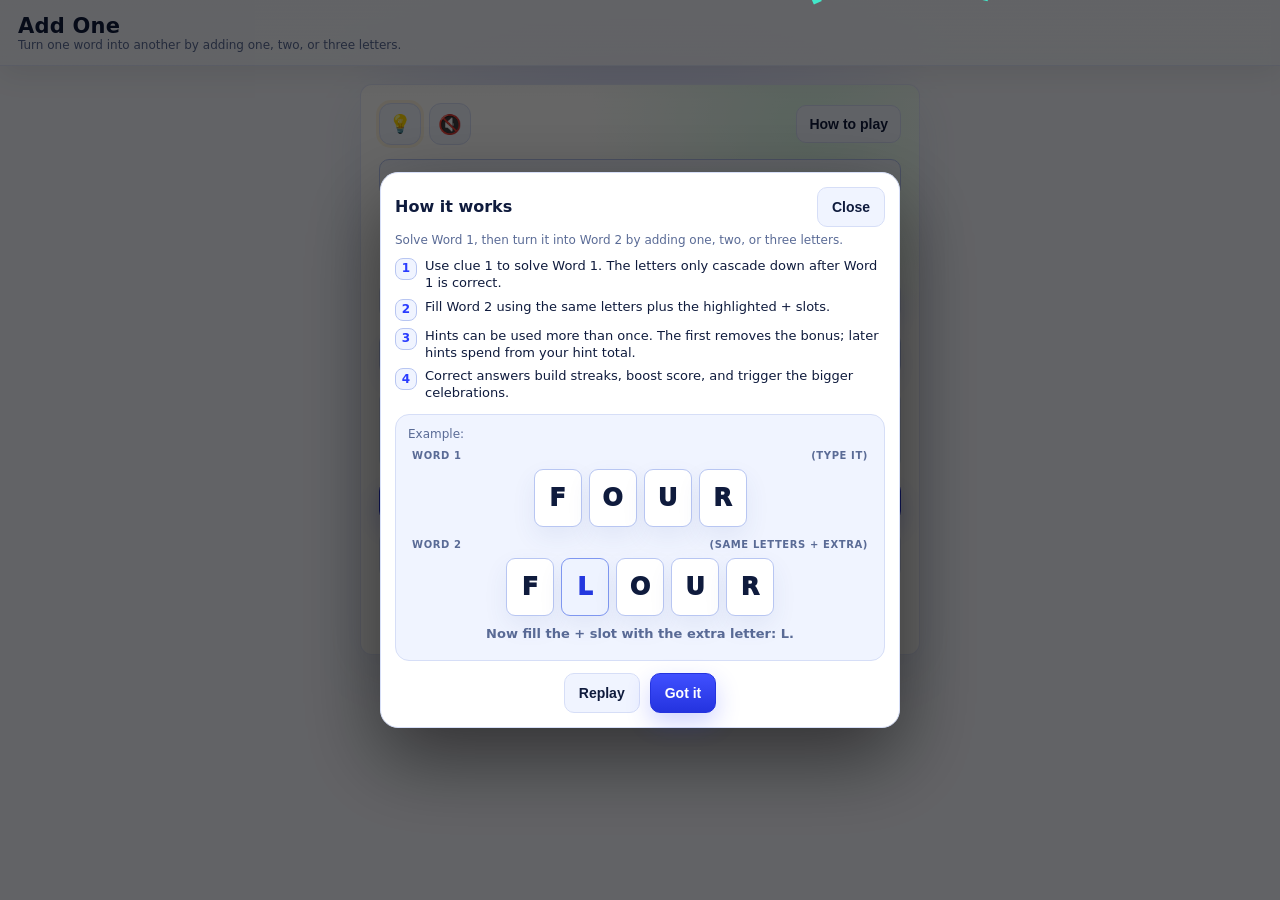
==== commit f8952a7d: "Update index.html" ====
--- a/index.html
+++ b/index.html
@@ -362,13 +362,13 @@
 @keyframes fillSnap{0%{transform:translateY(4px) scale(.94);opacity:.72}70%{transform:translateY(-2px) scale(1.05);opacity:1}100%{transform:translateY(0) scale(1)}}
 @keyframes shake{0%,100%{transform:translateX(0)}20%{transform:translateX(-6px)}40%{transform:translateX(6px)}60%{transform:translateX(-4px)}80%{transform:translateX(4px)}}.shake{animation:shake 320ms ease-in-out}
 @keyframes bounce{0%{transform:translateY(0) scale(1)}28%{transform:translateY(-10px) scale(1.04)}58%{transform:translateY(1px) scale(.99)}78%{transform:translateY(-4px) scale(1.015)}100%{transform:translateY(0) scale(1)}}.tile.bounce{animation:bounce 520ms cubic-bezier(.2,.9,.2,1)}
-@keyframes solveLift{0%{transform:translateY(0) scale(1);filter:saturate(1)}24%{transform:translateY(-13px) scale(1.055);filter:saturate(1.22)}48%{transform:translateY(2px) scale(.988)}68%{transform:translateY(-5px) scale(1.018)}100%{transform:translateY(0) scale(1);filter:saturate(1)}}.tile.solve-pop{animation:solveLift 680ms cubic-bezier(.18,.9,.22,1) both}
-@keyframes solvePlus{0%{box-shadow:0 0 0 rgba(43,213,118,0)}42%{box-shadow:0 0 28px rgba(43,213,118,.42),0 0 0 8px rgba(43,213,118,.10)}100%{box-shadow:0 0 0 rgba(43,213,118,0)}}.tile.solve-plus{animation:solveLift 720ms cubic-bezier(.18,.9,.22,1) both,solvePlus 820ms ease-out both}
-@keyframes lockShimmer{0%{box-shadow:0 0 0 rgba(43,213,118,0)}36%{box-shadow:0 0 20px rgba(43,213,118,.20),inset 0 1px 0 rgba(255,255,255,.12)}100%{box-shadow:0 0 0 rgba(43,213,118,0)}}.tile.lock-shimmer{animation:lockShimmer 760ms ease-out both}
-@keyframes glow{0%{box-shadow:0 0 0 rgba(43,213,118,0)}35%{box-shadow:0 0 26px rgba(43,213,118,.48),0 0 0 6px rgba(43,213,118,.08)}100%{box-shadow:0 0 0 rgba(43,213,118,0)}}.tile.glow{animation:glow 850ms ease-out}
-@keyframes plusPing{0%{transform:scale(1);filter:saturate(1)}36%{transform:scale(1.13) rotate(-2deg);filter:saturate(1.35)}68%{transform:scale(.98) rotate(1deg)}100%{transform:scale(1);filter:saturate(1)}}.tile.plus.ping{animation:plusPing 440ms cubic-bezier(.2,.9,.2,1)}
+@keyframes solveLift{0%{transform:translate3d(0,0,0) scale(1)}24%{transform:translate3d(0,-13px,0) scale(1.055)}48%{transform:translate3d(0,2px,0) scale(.988)}68%{transform:translate3d(0,-5px,0) scale(1.018)}100%{transform:translate3d(0,0,0) scale(1)}}.tile.solve-pop{animation:solveLift 680ms cubic-bezier(.18,.9,.22,1) both;will-change:transform}
+.tile.solve-plus{animation:solveLift 720ms cubic-bezier(.18,.9,.22,1) both;will-change:transform}
+@keyframes lockShimmer{0%{transform:scale(1)}38%{transform:scale(1.025)}100%{transform:scale(1)}}.tile.lock-shimmer{animation:lockShimmer 620ms ease-out both;will-change:transform}
+@keyframes glow{0%,100%{transform:scale(1)}42%{transform:scale(1.04)}}.tile.glow{animation:glow 620ms ease-out}
+@keyframes plusPing{0%{transform:scale(1)}36%{transform:scale(1.13) rotate(-2deg)}68%{transform:scale(.98) rotate(1deg)}100%{transform:scale(1)}}.tile.plus.ping{animation:plusPing 440ms cubic-bezier(.2,.9,.2,1)}
 @keyframes fadeIn{from{opacity:.4;transform:translateY(6px)}to{opacity:1;transform:translateY(0)}}.flash{animation:fadeIn 260ms ease-out}
-@keyframes rewardPulse{0%{transform:translateY(0) scale(1)}45%{transform:translateY(-3px) scale(1.012);box-shadow:0 26px 70px rgba(43,213,118,.2)}100%{transform:translateY(0) scale(1)}}#game.reward{animation:rewardPulse 620ms cubic-bezier(.2,.9,.2,1)}
+@keyframes rewardPulse{0%{transform:translate3d(0,0,0) scale(1)}45%{transform:translate3d(0,-3px,0) scale(1.008)}100%{transform:translate3d(0,0,0) scale(1)}}#game.reward{animation:rewardPulse 620ms cubic-bezier(.2,.9,.2,1);will-change:transform}
 
 .feedback{min-height:26px;margin-top:12px;color:var(--m);text-align:center;font-size:13px}.feedback.good{color:var(--g)}.feedback.bad{color:var(--r)}.feedback.warn{color:var(--w)}
 .timer-danger{color:var(--r)!important;animation:timerPulse .8s infinite}
@@ -415,10 +415,18 @@
 
 .key.wide{max-width:84px;flex:1.7;font-size:12px}
 .key:active{transform:scale(.98)}
-.key.hit{animation:keyHit 160ms ease-out}@keyframes keyHit{0%{transform:translateY(0) scale(1)}45%{transform:translateY(-3px) scale(1.04);box-shadow:0 8px 18px rgba(42,60,255,.2)}100%{transform:translateY(0) scale(1)}}
-.confetti{position:fixed;inset:0;pointer-events:none;overflow:hidden;z-index:999}.c{position:absolute;top:-12px;width:10px;height:14px;border-radius:3px;opacity:.95;animation:fall 900ms linear forwards}@keyframes fall{to{transform:translate3d(var(--dx),calc(100vh + 40px),0) rotate(420deg);opacity:.98}}
+.key.hit{animation:keyHit 160ms ease-out}@keyframes keyHit{0%{transform:translateY(0) scale(1)}45%{transform:translateY(-3px) scale(1.04)}100%{transform:translateY(0) scale(1)}}
+.confetti{position:fixed;inset:0;pointer-events:none;overflow:hidden;z-index:999}
+.confetti canvas{width:100%;height:100%;display:block}
 .fly{position:fixed;z-index:1000;font-weight:950;letter-spacing:1px;text-transform:uppercase;width:42px;height:54px;border-radius:12px;border:2px solid rgba(43,213,118,.55);background:linear-gradient(180deg,rgba(43,213,118,.24),rgba(42,60,255,.12));box-shadow:0 16px 36px rgba(43,213,118,.18);display:grid;place-items:center;pointer-events:none;will-change:transform,opacity;animation:fly 560ms cubic-bezier(.18,.84,.22,1) forwards}@keyframes fly{0%{opacity:.92;transform:translate3d(0,0,0) scale(.96)}72%{opacity:1;transform:translate3d(calc(var(--tx) * .94),calc(var(--ty) * .94 - 5px),0) scale(1.04)}100%{opacity:0;transform:translate3d(var(--tx),var(--ty),0) scale(.98)}}
-.scorePop{position:fixed;z-index:1001;pointer-events:none;font-weight:950;font-size:22px;color:var(--g);text-shadow:0 8px 24px rgba(43,213,118,.3);animation:scorePop 1050ms cubic-bezier(.18,.9,.22,1) forwards}@keyframes scorePop{0%{opacity:0;transform:translate(-50%,10px) scale(.82)}18%{opacity:1;transform:translate(-50%,-8px) scale(1.1)}46%{opacity:1;transform:translate(-50%,-16px) scale(1)}100%{opacity:0;transform:translate(-50%,-62px) scale(.98)}}
+.scorePop{position:fixed;z-index:1001;pointer-events:none;font-weight:950;font-size:22px;color:var(--g);text-shadow:0 8px 24px rgba(43,213,118,.3);will-change:transform,opacity;animation:scoreCollect 920ms cubic-bezier(.2,.8,.2,1) forwards}
+.scorePop.tier-2,.scorePop.tier-3{font-size:25px;color:#75f5ae}
+@keyframes scoreCollect{0%{opacity:0;transform:translate3d(-50%,10px,0) scale(.82)}18%{opacity:1;transform:translate3d(-50%,-10px,0) scale(1.1)}52%{opacity:1;transform:translate3d(-50%,-18px,0) scale(1)}100%{opacity:0;transform:translate3d(calc(-50% + var(--score-x)),var(--score-y),0) scale(.56)}}
+
+#game.puzzle-out{animation:puzzleOut 150ms cubic-bezier(.4,0,1,1) both}
+#game.puzzle-in{animation:puzzleIn 300ms cubic-bezier(.16,1,.3,1) both}
+@keyframes puzzleOut{to{opacity:0;transform:translate3d(0,-8px,0) scale(.992)}}
+@keyframes puzzleIn{from{opacity:0;transform:translate3d(0,10px,0) scale(.992)}to{opacity:1;transform:translate3d(0,0,0) scale(1)}}
 
 /* UI polish pass */
 .top{padding:14px 18px calc(12px + env(safe-area-inset-top))}
@@ -541,7 +549,7 @@
   background:var(--panel2);
 }
 .transformRail.hot span{animation:railHot 520ms cubic-bezier(.2,.9,.2,1)}
-@keyframes railHot{0%{transform:scale(1);border-color:var(--b)}45%{transform:scale(1.05);border-color:rgba(43,213,118,.75);box-shadow:0 0 24px rgba(43,213,118,.18)}100%{transform:scale(1);border-color:var(--b)}}
+@keyframes railHot{0%{transform:scale(1);border-color:var(--b)}45%{transform:scale(1.05);border-color:rgba(43,213,118,.75)}100%{transform:scale(1);border-color:var(--b)}}
 .feedback{margin-top:10px;min-height:22px}
 .kbwrap{z-index:20}
 .kb{width:min(520px,100%);grid-template-columns:1fr;align-items:center}
@@ -1399,10 +1407,12 @@
   .scorePop,
   .streakMeter.bump,
   #game.reward,
-  .c{
+  #game.puzzle-out,
+  #game.puzzle-in{
     animation-duration:1ms!important;
     animation-delay:0ms!important;
   }
+  .confetti{display:none!important}
 }
 </style>
 
@@ -1642,6 +1652,8 @@
 
 let soundOn = store.get(LSK_SOUND) === '1';
 let audioCtx = null;
+let audioMaster = null;
+let audioCompressor = null;
 
 function applySoundUI(){
   const label = soundOn ? 'Sound on' : 'Sound off';
@@ -1661,35 +1673,98 @@
   if(!soundOn) return null;
   const AC = window.AudioContext || window.webkitAudioContext;
   if(!AC) return null;
-  if(!audioCtx) audioCtx = new AC();
+  if(!audioCtx){
+    audioCtx = new AC();
+    audioMaster = audioCtx.createGain();
+    audioMaster.gain.value = .72;
+    audioCompressor = audioCtx.createDynamicsCompressor();
+    audioCompressor.threshold.value = -22;
+    audioCompressor.knee.value = 16;
+    audioCompressor.ratio.value = 5;
+    audioCompressor.attack.value = .006;
+    audioCompressor.release.value = .18;
+    audioMaster.connect(audioCompressor);
+    audioCompressor.connect(audioCtx.destination);
+  }
   if(audioCtx.state === 'suspended') audioCtx.resume().catch(()=>{});
   return audioCtx;
 }
 
-function tone(freq, start, dur, type='sine', gain=.035){
+function tone(freq, start, dur, type='sine', gain=.035, detune=0){
   const ctx=ensureAudio();
   if(!ctx) return;
   const osc=ctx.createOscillator();
   const amp=ctx.createGain();
   osc.type=type;
   osc.frequency.setValueAtTime(freq, ctx.currentTime + start);
+  osc.detune.setValueAtTime(detune, ctx.currentTime + start);
   amp.gain.setValueAtTime(0.0001, ctx.currentTime + start);
   amp.gain.exponentialRampToValueAtTime(gain, ctx.currentTime + start + .012);
   amp.gain.exponentialRampToValueAtTime(0.0001, ctx.currentTime + start + dur);
   osc.connect(amp);
-  amp.connect(ctx.destination);
+  amp.connect(audioMaster || ctx.destination);
   osc.start(ctx.currentTime + start);
   osc.stop(ctx.currentTime + start + dur + .025);
 }
 
+function softClick(start=0, gain=.012){
+  const ctx=ensureAudio();
+  if(!ctx) return;
+  const length=Math.max(1, Math.floor(ctx.sampleRate*.026));
+  const buffer=ctx.createBuffer(1,length,ctx.sampleRate);
+  const data=buffer.getChannelData(0);
+  for(let i=0;i<length;i++) data[i]=(Math.random()*2-1)*Math.pow(1-i/length,3);
+  const source=ctx.createBufferSource();
+  const filter=ctx.createBiquadFilter();
+  const amp=ctx.createGain();
+  filter.type='bandpass';
+  filter.frequency.value=1150;
+  filter.Q.value=.8;
+  amp.gain.value=gain;
+  source.buffer=buffer;
+  source.connect(filter);
+  filter.connect(amp);
+  amp.connect(audioMaster || ctx.destination);
+  source.start(ctx.currentTime+start);
+}
+
+function haptic(pattern){
+  if(!soundOn || prefersReducedMotion() || !navigator.vibrate) return;
+  try{ navigator.vibrate(pattern); }catch{}
+}
+
 function sfx(kind){
   if(!soundOn) return;
-  if(kind==='key') return tone(520,0,.035,'triangle',.014);
-  if(kind==='word1'){ tone(660,0,.07,'sine',.025); return tone(880,.055,.09,'sine',.022); }
-  if(kind==='solve'){ tone(660,0,.08,'sine',.03); tone(880,.075,.10,'sine',.026); return tone(1175,.16,.14,'sine',.022); }
-  if(kind==='streak'){ tone(740,0,.08,'triangle',.026); tone(990,.075,.11,'triangle',.024); return tone(1320,.17,.16,'triangle',.02); }
-  if(kind==='wrong'){ tone(180,0,.09,'sine',.025); return tone(140,.07,.13,'sine',.018); }
-  if(kind==='hint'){ tone(520,0,.08,'sine',.022); return tone(780,.08,.12,'sine',.018); }
+  const drift=()=>Math.round((Math.random()-.5)*8);
+  if(kind==='key'){ softClick(0,.009); return tone(460,0,.028,'triangle',.008,drift()); }
+  if(kind==='word1'){
+    haptic(10);
+    softClick(0,.012); tone(587,0,.085,'sine',.023); tone(740,.052,.12,'triangle',.014);
+    return tone(880,.095,.15,'sine',.016);
+  }
+  if(kind==='solve'){
+    softClick(0,.014); tone(523,0,.14,'sine',.025); tone(659,.07,.16,'triangle',.016);
+    tone(784,.14,.2,'sine',.021); return tone(1047,.22,.22,'sine',.012);
+  }
+  if(kind==='fast'){
+    tone(659,0,.11,'triangle',.023); tone(880,.055,.15,'sine',.022);
+    tone(1175,.12,.2,'triangle',.018); return tone(1568,.2,.23,'sine',.011);
+  }
+  if(kind==='streak'){
+    tone(587,0,.12,'triangle',.022); tone(784,.055,.17,'sine',.021);
+    tone(988,.12,.2,'triangle',.018); return tone(1319,.2,.25,'sine',.014);
+  }
+  if(kind==='milestone'){
+    [523,659,784,1047].forEach((f,i)=>tone(f,i*.055,.22+i*.025,i%2?'triangle':'sine',.02));
+    return tone(1568,.25,.34,'sine',.013);
+  }
+  if(kind==='wrong'){
+    haptic(26);
+    softClick(0,.01); tone(196,0,.11,'sine',.022);
+    return tone(147,.075,.17,'triangle',.012);
+  }
+  if(kind==='hint'){ tone(494,0,.1,'sine',.018); return tone(740,.085,.16,'triangle',.014); }
+  if(kind==='transition') return softClick(0,.006);
 }
 
 function toggleSound(){
@@ -1802,7 +1877,22 @@
 }
 
   // -------------------- UI bits --------------------
+  const prefersReducedMotion=()=>window.matchMedia && window.matchMedia('(prefers-reduced-motion: reduce)').matches;
   const fb=(msg,cls='')=>{const el=$('fb'); if(!el) return; el.className='feedback'+(cls?' '+cls:''); el.textContent=msg;};
+  function replayClass(el,cls,duration=700){
+    if(!el) return;
+    el.classList.remove(cls);
+    if(el._motionFrame) cancelAnimationFrame(el._motionFrame);
+    if(el._motionTimer) clearTimeout(el._motionTimer);
+    el._motionFrame=requestAnimationFrame(()=>{
+      el.classList.add(cls);
+      el._motionTimer=setTimeout(()=>{
+        el.classList.remove(cls);
+        el._motionFrame=0;
+        el._motionTimer=0;
+      },duration);
+    });
+  }
   const hints=(a='',b='')=>{set('h1',a);set('h2',b);};
 function updateHintButton(){
   const btn = $('hintBtn');
@@ -1843,9 +1933,7 @@
     }
   }
   if(bump){
-    meter.classList.remove('bump');
-    void meter.offsetWidth;
-    meter.classList.add('bump');
+    replayClass(meter,'bump',560);
   }
 }
 
@@ -1859,38 +1947,92 @@
     const el=document.querySelector(`.key[data-key="${k}"]`);
     sfx('key');
     if(!el) return;
-    el.classList.remove('hit'); void el.offsetWidth; el.classList.add('hit');
+    replayClass(el,'hit',190);
   }
 
   function confetti(count=26, burst=false){
-    const root=$('conf'); if(!root) return;
-    root.classList.remove('hidden');root.innerHTML='';
-    for(let i=0;i<count;i++){
-      const p=document.createElement('div');p.className='c';
-      p.style.left=(burst ? 30 + Math.random()*40 : Math.random()*100)+'vw';
-      p.style.setProperty('--dx',((Math.random()*(burst?320:220)-(burst?160:110))|0)+'px');
-      p.style.background=`hsl(${(Math.random()*360)|0} 85% 60%)`;
-      p.style.animationDelay=(Math.random()*(burst?220:140))+'ms';
-      root.appendChild(p);
-    }
-    setTimeout(()=>{root.classList.add('hidden');root.innerHTML='';},burst?1500:1200);
-  }
-
-  function scorePop(text){
+    const root=$('conf');
+    if(!root || prefersReducedMotion()) return;
+    if(root._raf) cancelAnimationFrame(root._raf);
+    root.classList.remove('hidden');
+    root.innerHTML='<canvas aria-hidden="true"></canvas>';
+    const canvas=root.firstElementChild;
+    const ctx=canvas.getContext('2d');
+    const dpr=Math.min(2,window.devicePixelRatio||1);
+    const width=window.innerWidth, height=window.innerHeight;
+    canvas.width=Math.round(width*dpr);
+    canvas.height=Math.round(height*dpr);
+    ctx.scale(dpr,dpr);
+    const colours=['#2bd576','#42e8ca','#4660ff','#ffcb45','#ff6f91','#f3f6ff'];
+    const originX=width/2;
+    const originY=Math.min(height*.38,330);
+    const particles=Array.from({length:count},(_,i)=>{
+      const angle=(-Math.PI*.88)+(Math.random()*Math.PI*.76);
+      const speed=burst ? 5.2+Math.random()*7.8 : 3.5+Math.random()*5;
+      return {
+        x:burst?originX:(width*(.16+Math.random()*.68)),
+        y:burst?originY:-16-Math.random()*80,
+        vx:burst?Math.cos(angle)*speed:(Math.random()-.5)*2.2,
+        vy:burst?Math.sin(angle)*speed:2+Math.random()*2.5,
+        gravity:.19+Math.random()*.08,
+        drag:.992,
+        spin:(Math.random()-.5)*.28,
+        rotation:Math.random()*Math.PI,
+        width:5+Math.random()*6,
+        height:8+Math.random()*8,
+        colour:colours[i%colours.length],
+        life:burst?76+Math.random()*30:90+Math.random()*35
+      };
+    });
+    let frame=0;
+    const draw=()=>{
+      frame++;
+      ctx.clearRect(0,0,width,height);
+      let alive=false;
+      particles.forEach(p=>{
+        if(frame>p.life) return;
+        alive=true;
+        p.vx*=p.drag; p.vy+=p.gravity; p.x+=p.vx; p.y+=p.vy; p.rotation+=p.spin;
+        const fade=Math.min(1,(p.life-frame)/18);
+        ctx.save();
+        ctx.globalAlpha=Math.max(0,fade);
+        ctx.translate(p.x,p.y);
+        ctx.rotate(p.rotation);
+        ctx.fillStyle=p.colour;
+        ctx.fillRect(-p.width/2,-p.height/2,p.width,p.height);
+        ctx.restore();
+      });
+      if(alive) root._raf=requestAnimationFrame(draw);
+      else{
+        root._raf=0;
+        root.classList.add('hidden');
+        root.innerHTML='';
+      }
+    };
+    root._raf=requestAnimationFrame(draw);
+  }
+
+  function scorePop(text,tier=0){
     const g=$('game'); if(!g) return;
     const r=g.getBoundingClientRect();
+    const score=$('total');
+    const target=score?score.getBoundingClientRect():null;
+    const startX=r.left+r.width/2;
+    const startY=r.top+58;
     const p=document.createElement('div');
-    p.className='scorePop';
+    p.className=`scorePop tier-${tier}`;
     p.textContent=text;
-    p.style.left=(r.left+r.width/2)+'px';
-    p.style.top=(r.top+58)+'px';
+    p.style.left=startX+'px';
+    p.style.top=startY+'px';
+    p.style.setProperty('--score-x', target ? `${target.left+target.width/2-startX}px` : '0px');
+    p.style.setProperty('--score-y', target ? `${target.top+target.height/2-startY}px` : '-62px');
     document.body.appendChild(p);
     setTimeout(()=>p.remove(),950);
   }
 
   function rewardPulse(){
     const g=$('game'); if(!g) return;
-    g.classList.remove('reward'); void g.offsetWidth; g.classList.add('reward');
+    replayClass(g,'reward',660);
   }
 
   // -------------------- Puzzle loading --------------------
@@ -2278,6 +2420,7 @@
 let currentDiff='mix';
 let runStartMs=0;
 let canAdvanceAt=0;
+let puzzleTransitioning=false;
 let streak=0;
 let hintsLeft=2;
 let usedHintThisPuzzle=false;
@@ -2425,27 +2568,69 @@
     return i+offset;
   }
 
+  function wordOneAutoState(pz){
+    let hasBlank=false;
+    let hasConflict=false;
+    for(let i=0;i<pz.sl;i++){
+      const ch=sChars[i];
+      if(!ch){
+        hasBlank=true;
+        continue;
+      }
+      if(ch!==pz.s[i]) hasConflict=true;
+    }
+    return {
+      compatible: !hasConflict,
+      hasBlank,
+      canAutoComplete: hasBlank && !hasConflict
+    };
+  }
+
+  function backfillWordOneFromWordTwo(pz){
+    const st=[...$('t1').children], lt=[...$('t2').children];
+    sChars=pz.s.split('');
+    tiles($('t1'),pz.sl,sChars,null,0);
+    for(let i=0;i<pz.sl;i++){
+      const longIndex=mapShortIndexToLong(pz,i);
+      const src=lt[longIndex], dst=st[i];
+      if(!src||!dst) continue;
+      const s=src.getBoundingClientRect(), d=dst.getBoundingClientRect();
+      const sx=s.left+s.width/2, sy=s.top+s.height/2;
+      const dx=d.left+d.width/2, dy=d.top+d.height/2;
+      const f=document.createElement('div');
+      f.className='fly';
+      f.textContent=pz.s[i];
+      f.style.left=(sx-21)+'px';
+      f.style.top=(sy-27)+'px';
+      f.style.setProperty('--tx',(dx-sx)+'px');
+      f.style.setProperty('--ty',(dy-sy)+'px');
+      f.style.animationDelay=(i*25)+'ms';
+      document.body.appendChild(f);
+      setTimeout(()=>f.remove(),900);
+    }
+    shimmerLockedWordOne();
+  }
+
   function pingPlus(){
     const pz=run[idx]; if(!pz) return;
     const pluses=(pz.xs||[pz.x]).filter(x=>x!=null);
     pluses.forEach(pos=>{
       const t=[...$('t2').children][pos];
       if(!t) return;
-      t.classList.remove('ping'); void t.offsetWidth; t.classList.add('ping');
+      replayClass(t,'ping',500);
     });
   }
 
   function pulseRail(){
     const rail=$('transformRail');
     if(!rail) return;
-    rail.classList.remove('hot'); void rail.offsetWidth; rail.classList.add('hot');
+    replayClass(rail,'hot',560);
   }
 
   function markRowWrong(rowId){
     const row=$(rowId);
     if(!row) return;
-    row.classList.remove('row-wrong'); void row.offsetWidth; row.classList.add('row-wrong');
-    setTimeout(()=>row.classList.remove('row-wrong'),520);
+    replayClass(row,'row-wrong',520);
   }
 
   function handleWordOneComplete(){
@@ -2505,11 +2690,11 @@
   });
 }
 
-function celebrateWordTwo(){
+function celebrateWordTwo(baseDelay=180){
   const tiles=[...$('t2').children];
   tiles.forEach((t,i)=>{
     t.classList.remove('solve-pop','solve-plus','bounce','glow','ping');
-    const delay=230 + i*58;
+    const delay=baseDelay + i*58;
     t.style.animationDelay=delay+'ms';
     if(t.classList.contains('plus')) t.classList.add('solve-plus','ping');
     else t.classList.add('solve-pop');
@@ -2520,25 +2705,34 @@
   });
 }
 
-function celebrate(got, streakMult=1, clutch=false){
-  canAdvanceAt=Date.now()+1450;
-  slide();
+function celebrate(got, streakMult=1, clutch=false, autoCompleted=false, fast=false){
+  const tier=streak>=10 ? 3 : streak>=5 ? 2 : (streak>=3 || clutch || fast) ? 1 : 0;
+  const sequenceMs=[1050,1180,1320,1450][tier];
+  canAdvanceAt=Date.now()+sequenceMs;
+  if(!autoCompleted) slide();
   pulseRail();
   rewardPulse();
-  scorePop(`+${got}`);
-
-  shimmerLockedWordOne();
-  celebrateWordTwo();
-  updateStreakMarker(streak > 1);
-  sfx(streak > 1 ? 'streak' : 'solve');
-
-  setTimeout(()=>pingPlus(),520);
-  setTimeout(()=>confetti(streak > 2 || clutch ? 42 : 30, streak > 2 || clutch),260);
+  setTimeout(shimmerLockedWordOne,60);
+  celebrateWordTwo(170);
+  setTimeout(()=>scorePop(`+${got}`,tier),420);
+  setTimeout(()=>updateStreakMarker(streak > 1),610);
+  setTimeout(()=>pingPlus(),500);
+
+  if(tier>=2) sfx('milestone');
+  else if(fast) sfx('fast');
+  else sfx(streak > 1 ? 'streak' : 'solve');
+
+  if(tier===1) setTimeout(()=>confetti(18,true),390);
+  if(tier===2) setTimeout(()=>confetti(34,true),350);
+  if(tier===3) setTimeout(()=>confetti(52,true),300);
+
+  haptic(tier>=2 ? [18,42,22] : tier===1 ? [14,34,18] : [16,28,14]);
 
 const streakTxt = streak > 1 ? ` • 🔥 x${streakMult.toFixed(2)} streak` : '';
   const clutchTxt = clutch ? ' • ⚡ CLUTCH!' : '';
 
   if(mode==='sudden') fb(`✅ Correct! +${got}${streakTxt}${clutchTxt}. Next puzzle…`,'good');
+  else if(autoCompleted) fb(`🎉 Word 2 nailed it. Word 1 filled in! +${got} points${streakTxt}${clutchTxt}.`,'good');
   else fb(`🎉 Correct! +${got} points${streakTxt}${clutchTxt}. Next word (or ENTER).`,'good');
 }
 
@@ -2598,7 +2792,10 @@
     tiles($('t2'),pz.ll,lChars,pz.xs||pz.x,1);
     clearTileEffects();
 
-    const gc=$('game'); gc.classList.remove('flash'); void gc.offsetWidth; gc.classList.add('flash');
+    const gc=$('game');
+    gc.classList.remove('puzzle-out','puzzle-in','flash');
+    requestAnimationFrame(()=>gc.classList.add('puzzle-in'));
+    setTimeout(()=>gc.classList.remove('puzzle-in'),340);
     fb(mode==='sudden' ? `Sudden Death — Puzzle ${idx+1}` : `Puzzle ${idx+1}/${size} — go!`);
 
     statsHeader();
@@ -2609,7 +2806,8 @@
   }
 
   function shake(msg){
-    $('game').classList.remove('shake'); void $('game').offsetWidth; $('game').classList.add('shake');
+    markRowWrong(aw===0?'row1':'row2');
+    sfx('wrong');
     fb(msg,'warn');
   }
 function useHint(){
@@ -2677,10 +2875,33 @@
     const pz=run[idx];
     if(!pz||nexting) return;
 
-    if(sChars.some(c=>!c) || lChars.some(c=>!c)) return shake('Fill all tiles (or Give up).');
-
-    const s=sChars.join(''), l=lChars.join('');
-    const sOk=s===pz.s, lOk=l===pz.l;
+    const sComplete=!sChars.some(c=>!c);
+    const lComplete=!lChars.some(c=>!c);
+    const l=lChars.join('');
+    const lOk=lComplete && l===pz.l;
+    const autoState=wordOneAutoState(pz);
+
+    if(!lComplete) return shake('Fill all tiles (or Give up).');
+
+    if(!sComplete){
+      if(lOk && autoState.canAutoComplete){
+        backfillWordOneFromWordTwo(pz);
+        aw=1;
+        return setTimeout(()=>finish({autoCompleted:true}), 360);
+      }
+      if(lOk && !autoState.compatible){
+        markRowWrong('row1');
+        markWrongLetters('row1', pz.s, sChars);
+        aw=0;
+        sfx('wrong');
+        fb('Word 2 is right, but Word 1 has a wrong letter.','warn');
+        return requestAnimationFrame(highlight);
+      }
+      return shake('Fill Word 1, or solve Word 2 exactly.');
+    }
+
+    const s=sChars.join('');
+    const sOk=s===pz.s;
 
     if(mode==='sudden'){
       if(sOk && lOk) return finish({});
@@ -2741,15 +2962,23 @@
 }
 
   function nextWord(){
-    if(!inRun) return;
+    if(!inRun || puzzleTransitioning) return;
     if(Date.now()<canAdvanceAt) return;
     const n=idx+1;
     if(mode==='sudden') ensureSuddenBuffer();
     if(mode!=='sudden' && n>=size) return endRun();
-    setPuzzle(n);
-  }
-
-  function finish({timedOut=false,giveUp=false,failed=false}={}){
+    puzzleTransitioning=true;
+    const game=$('game');
+    game.classList.remove('puzzle-in');
+    game.classList.add('puzzle-out');
+    sfx('transition');
+    setTimeout(()=>{
+      setPuzzle(n);
+      puzzleTransitioning=false;
+    }, prefersReducedMotion() ? 0 : 155);
+  }
+
+  function finish({timedOut=false,giveUp=false,failed=false,autoCompleted=false}={}){
     const pz=run[idx];
     if(!pz||nexting) return;
 
@@ -2766,10 +2995,12 @@
 let got = 0;
 let mult = 1;
 let clutch = false;
+let fast = false;
 
 if(correct){
   const timeLeft = leftMs();
   clutch = timeLeft < 5000;
+  fast = timeLeft > roundLimit() * .72;
 
   if(usedHintThisPuzzle){
     streak = 0;
@@ -2797,7 +3028,7 @@
 nexting=true;
 
 if(correct){
-  celebrate(got, mult, clutch);
+  celebrate(got, mult, clutch, autoCompleted, fast);
       if(mode==='sudden'){
         setTimeout(()=>{ if(inRun) nextWord(); }, Math.max(950, canAdvanceAt-Date.now()+30));
         return;
@@ -2906,8 +3137,9 @@
       award.textContent=awardParts.join(' + ');
     }
     if(awardParts.length){
-      setTimeout(()=>confetti(perfect ? 70 : 46, true),180);
-      sfx('streak');
+      setTimeout(()=>confetti(perfect ? 64 : 42, true),180);
+      sfx('milestone');
+      haptic(perfect ? [24,45,24,45,34] : [22,45,28]);
     }
 
     const metaParts=[modeLabel(), `• ${sec}s`];
@@ -3220,6 +3452,7 @@
   stop();
   inRun=false;
   nexting=false;
+  puzzleTransitioning=false;
   document.body.classList.remove('game-active');
   closeModal();
   closeLead();
@@ -3257,7 +3490,7 @@
 function startMode(which){
   mode=which;
   currentDiff=selectedDifficulty();
-  total=0; res=[]; idx=0; nexting=false;
+  total=0; res=[]; idx=0; nexting=false; puzzleTransitioning=false;
 hintsLeft = startingHints(currentDiff, mode);
 usedHintThisPuzzle = false;
 hintStage = 0;
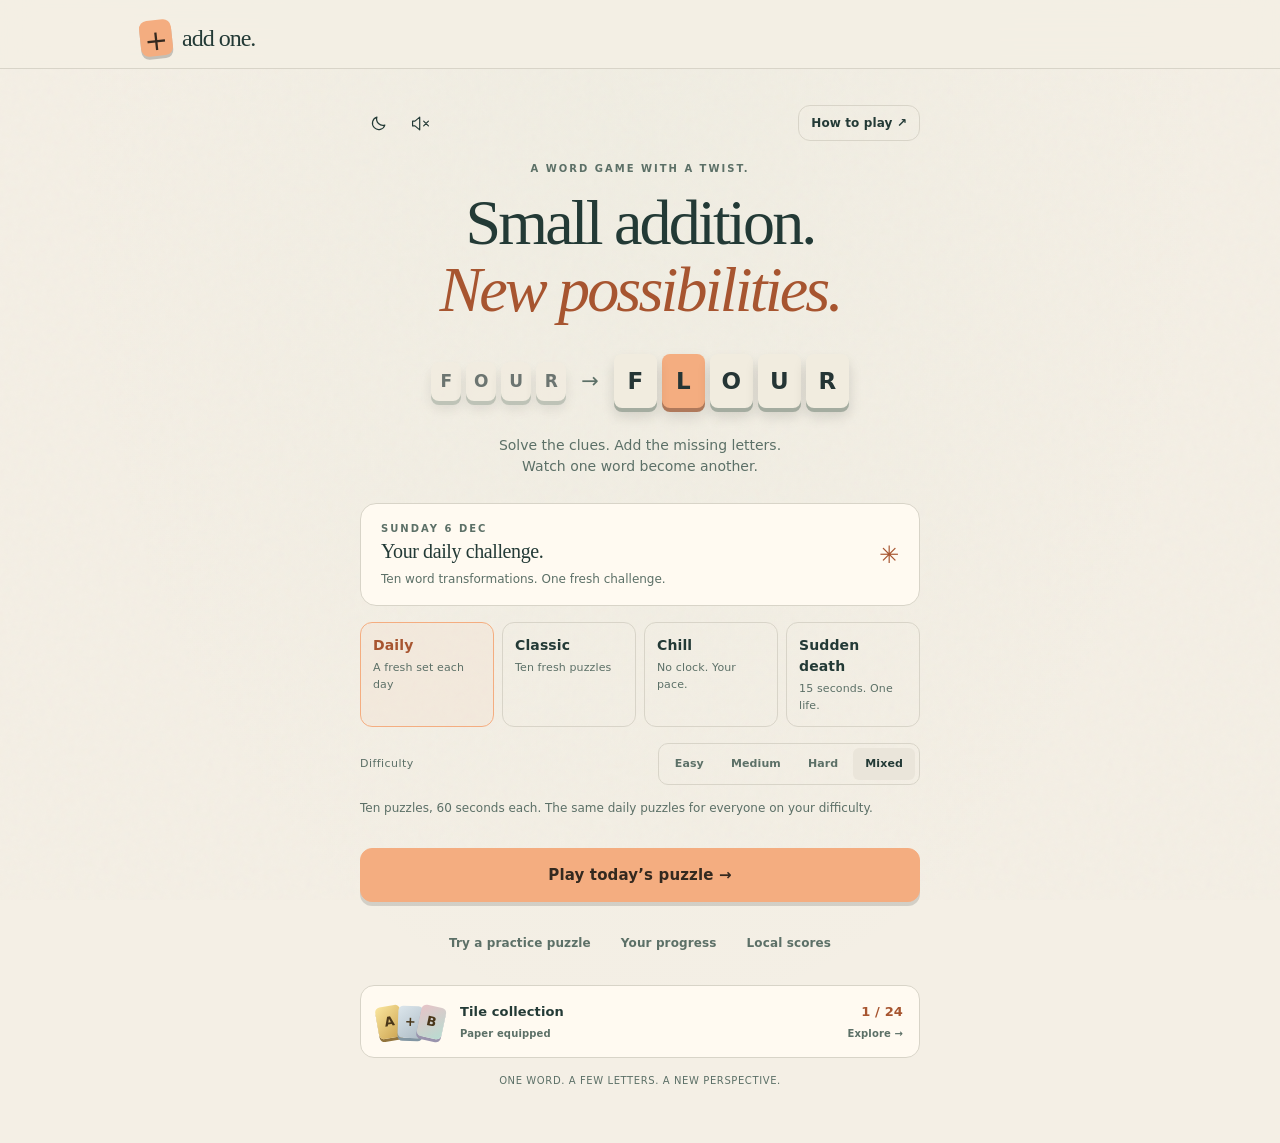
==== commit 919cc78e: "Polish gameplay, unlocks, sound and motion Publish the complete updated game: 24 unlockable tile fin" ====
--- a/index.html
+++ b/index.html
@@ -3,1072 +3,17 @@
 <head>
 <meta charset="utf-8" />
 <meta name="viewport" content="width=device-width,initial-scale=1,viewport-fit=cover" />
+<meta name="theme-color" content="#141d20" />
+<meta name="description" content="Solve a clue, then transform the answer by adding one, two, or three letters." />
+<link rel="manifest" href="manifest.webmanifest" />
+<link rel="icon" href="icon.svg" type="image/svg+xml" />
+<link rel="apple-touch-icon" href="icon.svg" />
 <title>Add One</title>
 <style>
-:root{
-  --bg:#0b0d12;
-  --panel:#121624;
-  --panel2:#0d1020;
-  --b:#1d2440;
-  --b2:#2a355f;
-  --t:#e9eefc;
-  --m:#b8c2e0;
-  --a:#2a3cff;
-  --g:#2bd576;
-  --r:#ff5c5c;
-  --w:#ffcc66;
-  --shadow:0 10px 30px rgba(0,0,0,.25);
-  --shine:rgba(255,255,255,.07);
-  --glassTop:linear-gradient(to bottom,rgba(11,13,18,.98),rgba(11,13,18,.86));
-  --glassBottom:linear-gradient(to top,rgba(11,13,18,.98),rgba(11,13,18,.86));
-}
-:root[data-theme="light"]{
-  --bg:#f6f8ff;
-  --panel:#ffffff;
-  --panel2:#f0f4ff;
-  --b:#d6def7;
-  --b2:#b8c6f2;
-  --t:#0f1b3d;
-  --m:#5a6b96;
-  --a:#2a3cff;
-  --g:#16b364;
-  --r:#e5484d;
-  --w:#c4841d;
-  --shadow:0 8px 24px rgba(30,60,140,.08);
-  --shine:rgba(255,255,255,.78);
-  --glassTop:linear-gradient(to bottom,rgba(246,248,255,.96),rgba(246,248,255,.88));
-  --glassBottom:linear-gradient(to top,rgba(246,248,255,.96),rgba(246,248,255,.88));
-}
-@media (prefers-color-scheme: light){
-  :root:not([data-theme]){
-    --bg:#f6f8ff;
-    --panel:#ffffff;
-    --panel2:#f0f4ff;
-    --b:#d6def7;
-    --b2:#b8c6f2;
-    --t:#0f1b3d;
-    --m:#5a6b96;
-    --a:#2a3cff;
-    --g:#16b364;
-    --r:#e5484d;
-    --w:#c4841d;
-    --shadow:0 8px 24px rgba(30,60,140,.08);
-    --shine:rgba(255,255,255,.78);
-    --glassTop:linear-gradient(to bottom,rgba(246,248,255,.96),rgba(246,248,255,.88));
-    --glassBottom:linear-gradient(to top,rgba(246,248,255,.96),rgba(246,248,255,.88));
-  }
-}
-*{box-sizing:border-box}html,body{height:100%}body{margin:0;background:var(--bg);color:var(--t);font-family:system-ui,-apple-system,Segoe UI,Roboto,sans-serif;overflow-x:hidden}
-.app{min-height:100%;display:flex;flex-direction:column}
-.top{position:sticky;top:0;z-index:10;padding:12px 14px calc(10px + env(safe-area-inset-top));background:var(--glassTop);border-bottom:1px solid rgba(29,36,64,.18);backdrop-filter:blur(10px)}
-.row{display:flex;justify-content:space-between;align-items:center;gap:10px}
-.top > .row{display:grid;grid-template-columns:minmax(0,1fr) auto auto;align-items:center}
-.h1{margin:0;font-size:18px;font-weight:900}.sub{margin:0;color:var(--m);font-size:12px;line-height:1.25}
-.stats{display:flex;gap:10px;align-items:center}.stat{display:grid;gap:2px;text-align:right}.k{color:var(--m);font-size:11px}.v{font-weight:900;font-size:14px}
-.streakMeter{
-  margin:0;
-  width:max-content;
-  max-width:100%;
-  display:flex;
-  align-items:center;
-  gap:8px;
-  padding:7px 10px;
-  border:1px solid rgba(43,213,118,.34);
-  border-radius:999px;
-  background:linear-gradient(180deg,rgba(43,213,118,.13),rgba(42,60,255,.08));
-  color:var(--t);
-  box-shadow:0 10px 24px rgba(43,213,118,.10);
-  transform-origin:center;
-}
-.streakMeter.hidden{display:none!important}
-.streakMeter span{font-size:11px;color:var(--m);font-weight:850;text-transform:uppercase}
-.streakMeter b{font-size:15px}
-.streakMeter i{font-style:normal;font-size:12px;color:var(--g);font-weight:900}
-.streakDots{display:flex;gap:4px}
-.streakDots em{
-  width:8px;
-  height:8px;
-  border-radius:999px;
-  background:rgba(127,151,240,.22);
-  box-shadow:inset 0 0 0 1px rgba(127,151,240,.26);
-}
-.streakDots em.hot{
-  background:linear-gradient(180deg,var(--g),#91ffbd);
-  box-shadow:0 0 12px rgba(43,213,118,.45);
-}
-.streakMeter.streakHot{
-  border-color:rgba(255,204,102,.55);
-  background:linear-gradient(180deg,rgba(255,204,102,.14),rgba(43,213,118,.10));
-}
-@keyframes streakBump{0%{transform:scale(.96);opacity:.8}44%{transform:scale(1.06);opacity:1}100%{transform:scale(1);opacity:1}}
-.streakMeter.bump{animation:streakBump 520ms cubic-bezier(.18,.9,.22,1)}
-.soundOn{border-color:rgba(43,213,118,.62)!important;background:linear-gradient(180deg,rgba(43,213,118,.20),rgba(43,213,118,.10))!important}
-.gameHeaderStrip{
-  display:flex;
-  align-items:center;
-  gap:10px;
-  margin-top:10px;
-}
-.gameHeaderControls{
-  display:flex;
-  align-items:center;
-  gap:6px;
-  flex:0 0 auto;
-}
-.progress{display:flex;gap:6px;justify-content:center;flex:1;min-width:0}
-.pip{
-  width:16px;
-  height:10px;
-  border-radius:999px;
-  border:1px solid rgba(42,53,95,.9);
-  background:#11162a;
-  opacity:.9
-}
-.pip.good{background:rgba(43,213,118,.22);border-color:rgba(43,213,118,.55);opacity:1}
-.pip.bad{background:rgba(255,92,92,.18);border-color:rgba(255,92,92,.55);opacity:1}
-.pip.active{outline:2px solid rgba(42,60,255,.45);outline-offset:2px}
-
-/* Light mode overrides */
-:root[data-theme="light"] .pip{
-  background:#cfd8f3;
-  border-color:#aebee8;
-}
-
-:root[data-theme="light"] .pip.good{
-  background:rgba(22,179,100,.18);
-  border-color:rgba(22,179,100,.45);
-}
-
-:root[data-theme="light"] .pip.bad{
-  background:rgba(229,72,77,.14);
-  border-color:rgba(229,72,77,.40);
-}
-
-@media (prefers-color-scheme: light){
-  :root:not([data-theme]) .pip.good{
-    background:rgba(22,179,100,.18);
-    border-color:rgba(22,179,100,.45);
-  }
-
-  :root:not([data-theme]) .pip.bad{
-    background:rgba(229,72,77,.14);
-    border-color:rgba(229,72,77,.40);
-  }
-}
-
-@media (prefers-color-scheme: light){
-  :root:not([data-theme]) .pip{
-    background:#cfd8f3;
-    border-color:#aebee8;
-  }
-}
-.main{flex:1;display:flex;flex-direction:column;align-items:center;padding:14px 14px 136px}
-.card{width:min(520px,100%);background:var(--panel);border:1px solid var(--b);border-radius:16px;padding:14px;box-shadow:0 6px 20px rgba(30,60,140,.06)}
-.hidden{display:none!important}
-.pill{display:inline-flex;align-items:center;gap:8px;border:1px solid var(--b2);background:var(--panel2);border-radius:999px;padding:8px 10px;color:var(--m);font-size:12px}
-.actions{
-  display:flex;
-  gap:10px;
-  justify-content:center;
-  flex-wrap:wrap;
-  margin-top:10px;
-  position:relative;
-  z-index:50;
-  pointer-events:auto;
-}
-
-.dailyBtnWrap .success{
-  box-shadow:0 0 0 3px rgba(43,213,118,.10);
-}
-
-button{
-  cursor:pointer;
-  border-radius:14px;
-  border:1px solid var(--b2);
-  background:#1a2140;
-  color:var(--t);
-  padding:12px 14px;
-  font-weight:800;
-  font-size:14px;
-  touch-action:manipulation;
-  -webkit-tap-highlight-color:transparent;
-  position:relative;
-  z-index:51;
-  pointer-events:auto
-}
-
-:root[data-theme="light"] button{
-  background:#e7eeff;
-}
-
-@media (prefers-color-scheme: light){
-  :root:not([data-theme]) button{
-    background:#e7eeff;
-  }
-}
-
-button.primary{background:var(--a);border-color:var(--a)}
-button.success{background:rgba(43,213,118,.18);border-color:rgba(43,213,118,.55)}
-button.ghost{background:transparent}
-
-:root[data-theme="light"] button.ghost{
-  background:#f0f4ff;
-  border-color:#d6def7;
-}
-
-@media (prefers-color-scheme: light){
-  :root:not([data-theme]) button.ghost{
-    background:#f0f4ff;
-    border-color:#d6def7;
-  }
-}
-button:disabled{opacity:.55;cursor:not-allowed}
-.iconBtn{
-  width:42px;
-  height:42px;
-  padding:0;
-  display:grid;
-  place-items:center;
-  border-radius:12px;
-  font-size:18px;
-  line-height:1;
-}
-
-:root[data-theme="light"] .iconBtn{
-  background:#f0f4ff;
-  border-color:#d6def7;
-}
-
-@media (prefers-color-scheme: light){
-  :root:not([data-theme]) .iconBtn{
-    background:#f0f4ff;
-    border-color:#d6def7;
-  }
-}
-.iconBtn{
-  transition:transform .15s ease, opacity .15s ease, box-shadow .15s ease;
-}
-
-.iconBtn:active{
-  transform:scale(.97);
-}
-
-.soundIcon{
-  font-size:19px;
-}
-
-.soundIcon.soundOn{
-  box-shadow:0 0 0 3px rgba(43,213,118,.12);
-}
-
-.cornerToggles{
-  display:flex;
-  align-items:center;
-  gap:8px;
-}
-
-#homeIcon{position:static;width:38px;height:38px;border-radius:10px;display:flex;align-items:center;justify-content:center;font-size:17px;padding:0}
-#soundToggleGame{width:38px;height:38px;border-radius:10px;padding:0;flex:0 0 auto}
-
-.clues{display:grid;gap:8px;margin-top:10px}
-.clue{
-  display:grid;
-  grid-template-columns:24px 1fr;
-  gap:10px;
-  align-items:center;
-  background:var(--panel2);
-  border:1px solid var(--b);
-  border-radius:14px;
-  padding:10px
-}
-.badge{
-  width:22px;
-  height:22px;
-  border-radius:9px;
-  display:grid;
-  place-items:center;
-  background:#1a2140;
-  border:1px solid var(--b2);
-  font-weight:950
-}
-
-:root[data-theme="light"] .badge{
-  background:#dfe8ff;
-  color:#23345f;
-  border-color:#aebee8;
-}
-
-@media (prefers-color-scheme: light){
-  :root:not([data-theme]) .badge{
-    background:#dfe8ff;
-    color:#23345f;
-    border-color:#aebee8;
-  }
-}
-.board{display:grid;gap:14px;margin-top:14px}.rowb{display:grid;gap:8px;cursor:pointer}.lbl{font-size:11px;color:var(--m);display:flex;justify-content:space-between;align-items:center}
-.tiles{display:flex;gap:8px;justify-content:center}
-.tile{
-  width:clamp(28px,8.5vw,52px);
-  height:clamp(36px,10vw,62px);
-  border-radius:12px;
-  border:2px solid var(--b2);
-  background:var(--panel2);
-  display:grid;
-  place-items:center;
-  font-weight:950;
-  font-size:clamp(16px,4.5vw,24px);
-  letter-spacing:1px;
-  text-transform:uppercase;
-  user-select:none;
-  position:relative;
-  flex-shrink:1;
-  transition:background .18s ease,border-color .18s ease,box-shadow .18s ease,transform .18s ease;
-}
-
-:root[data-theme="light"] .tile{
-  background:#ffffff;
-  border-color:#b8c6f2;
-}
-
-@media (prefers-color-scheme: light){
-  :root:not([data-theme]) .tile{
-    background:#ffffff;
-    border-color:#b8c6f2;
-  }
-}
-.tile.filled{border-color:#3b4a86;animation:fillSnap 180ms cubic-bezier(.2,.9,.2,1)}
-.tile.active{outline:3px solid rgba(42,60,255,.35);outline-offset:2px;box-shadow:0 0 0 5px rgba(42,60,255,.08)}
-.tile.plus{background:#1a2140;border-color:var(--a);color:#aab3ff}
-.tile.plus.filled{
-  background:linear-gradient(145deg,rgba(43,213,118,.24),rgba(42,60,255,.22));
-  border-color:rgba(43,213,118,.72);
-  color:var(--t);
-  box-shadow:0 0 0 1px rgba(43,213,118,.18),0 12px 34px rgba(43,213,118,.16);
-}
-:root[data-theme="light"] .tile.plus{
-  background:#eef3ff;
-  color:#2a3cff;
-  border-color:#7f97f0;
-}
-
-@media (prefers-color-scheme: light){
-  :root:not([data-theme]) .tile.plus{
-    background:#eef3ff;
-    color:#2a3cff;
-    border-color:#7f97f0;
-  }
-}
-@keyframes pop{0%{transform:scale(.96)}60%{transform:scale(1.06)}100%{transform:scale(1)}}.tile.pop{animation:pop 120ms ease-out}
-@keyframes fillSnap{0%{transform:translateY(4px) scale(.94);opacity:.72}70%{transform:translateY(-2px) scale(1.05);opacity:1}100%{transform:translateY(0) scale(1)}}
-@keyframes shake{0%,100%{transform:translateX(0)}20%{transform:translateX(-6px)}40%{transform:translateX(6px)}60%{transform:translateX(-4px)}80%{transform:translateX(4px)}}.shake{animation:shake 320ms ease-in-out}
-@keyframes bounce{0%{transform:translateY(0) scale(1)}28%{transform:translateY(-10px) scale(1.04)}58%{transform:translateY(1px) scale(.99)}78%{transform:translateY(-4px) scale(1.015)}100%{transform:translateY(0) scale(1)}}.tile.bounce{animation:bounce 520ms cubic-bezier(.2,.9,.2,1)}
-@keyframes solveLift{0%{transform:translate3d(0,0,0) scale(1)}24%{transform:translate3d(0,-13px,0) scale(1.055)}48%{transform:translate3d(0,2px,0) scale(.988)}68%{transform:translate3d(0,-5px,0) scale(1.018)}100%{transform:translate3d(0,0,0) scale(1)}}.tile.solve-pop{animation:solveLift 680ms cubic-bezier(.18,.9,.22,1) both;will-change:transform}
-.tile.solve-plus{animation:solveLift 720ms cubic-bezier(.18,.9,.22,1) both;will-change:transform}
-@keyframes lockShimmer{0%{transform:scale(1)}38%{transform:scale(1.025)}100%{transform:scale(1)}}.tile.lock-shimmer{animation:lockShimmer 620ms ease-out both;will-change:transform}
-@keyframes glow{0%,100%{transform:scale(1)}42%{transform:scale(1.04)}}.tile.glow{animation:glow 620ms ease-out}
-@keyframes plusPing{0%{transform:scale(1)}36%{transform:scale(1.13) rotate(-2deg)}68%{transform:scale(.98) rotate(1deg)}100%{transform:scale(1)}}.tile.plus.ping{animation:plusPing 440ms cubic-bezier(.2,.9,.2,1)}
-@keyframes fadeIn{from{opacity:.4;transform:translateY(6px)}to{opacity:1;transform:translateY(0)}}.flash{animation:fadeIn 260ms ease-out}
-@keyframes rewardPulse{0%{transform:translate3d(0,0,0) scale(1)}45%{transform:translate3d(0,-3px,0) scale(1.008)}100%{transform:translate3d(0,0,0) scale(1)}}#game.reward{animation:rewardPulse 620ms cubic-bezier(.2,.9,.2,1);will-change:transform}
-
-.feedback{min-height:26px;margin-top:12px;color:var(--m);text-align:center;font-size:13px}.feedback.good{color:var(--g)}.feedback.bad{color:var(--r)}.feedback.warn{color:var(--w)}
-.timer-danger{color:var(--r)!important;animation:timerPulse .8s infinite}
-@keyframes timerPulse{0%{transform:scale(1)}50%{transform:scale(1.08)}100%{transform:scale(1)}}
-.row-locked .tile{border-color:var(--g);background:rgba(43,213,118,.12)}
-.row-locked .lbl{color:var(--g)}
-.row-wrong .tile{border-color:var(--r)!important;animation:rowWrong 360ms ease-in-out}
-.row-wrong .lbl{color:var(--r)!important}
-@keyframes rowWrong{0%,100%{transform:translateX(0)}25%{transform:translateX(-5px)}50%{transform:translateX(5px)}75%{transform:translateX(-3px)}}
-.tile.miss{
-  border-color:var(--r)!important;
-  background:rgba(255,92,92,.12)!important;
-  animation:wrongTile 420ms ease-in-out;
-}
-@keyframes wrongTile{0%,100%{transform:translateY(0)}34%{transform:translateY(-3px)}68%{transform:translateY(2px)}}
-.kbwrap{position:sticky;bottom:0;z-index:9;padding:10px 8px calc(10px + env(safe-area-inset-bottom));background:var(--glassBottom);border-top:1px solid rgba(29,36,64,.18);backdrop-filter:blur(10px)}
-.kb{width:min(520px,100%);margin:0 auto;display:grid;gap:8px}.krow{display:flex;gap:6px;justify-content:center}
-.key{
-  flex:1;
-  max-width:42px;
-  min-width:28px;
-  height:46px;
-  border-radius:12px;
-  border:1px solid var(--b2);
-  background:#151c35;
-  color:var(--t);
-  font-weight:900;
-  font-size:14px;
-  display:grid;
-  place-items:center;
-  user-select:none;
-  -webkit-tap-highlight-color:transparent
-}
-
-:root[data-theme="light"] .key{
-  background:#dfe8ff;
-}
-
-@media (prefers-color-scheme: light){
-  :root:not([data-theme]) .key{
-    background:#dfe8ff;
-  }
-}
-
-.key.wide{max-width:84px;flex:1.7;font-size:12px}
-.key:active{transform:scale(.98)}
-.key.hit{animation:keyHit 160ms ease-out}@keyframes keyHit{0%{transform:translateY(0) scale(1)}45%{transform:translateY(-3px) scale(1.04)}100%{transform:translateY(0) scale(1)}}
-.confetti{position:fixed;inset:0;pointer-events:none;overflow:hidden;z-index:999}
-.confetti canvas{width:100%;height:100%;display:block}
-.fly{position:fixed;z-index:1000;font-weight:950;letter-spacing:1px;text-transform:uppercase;width:42px;height:54px;border-radius:12px;border:2px solid rgba(43,213,118,.55);background:linear-gradient(180deg,rgba(43,213,118,.24),rgba(42,60,255,.12));box-shadow:0 16px 36px rgba(43,213,118,.18);display:grid;place-items:center;pointer-events:none;will-change:transform,opacity;animation:fly 560ms cubic-bezier(.18,.84,.22,1) forwards}@keyframes fly{0%{opacity:.92;transform:translate3d(0,0,0) scale(.96)}72%{opacity:1;transform:translate3d(calc(var(--tx) * .94),calc(var(--ty) * .94 - 5px),0) scale(1.04)}100%{opacity:0;transform:translate3d(var(--tx),var(--ty),0) scale(.98)}}
-.scorePop{position:fixed;z-index:1001;pointer-events:none;font-weight:950;font-size:22px;color:var(--g);text-shadow:0 8px 24px rgba(43,213,118,.3);will-change:transform,opacity;animation:scoreCollect 920ms cubic-bezier(.2,.8,.2,1) forwards}
-.scorePop.tier-2,.scorePop.tier-3{font-size:25px;color:#75f5ae}
-@keyframes scoreCollect{0%{opacity:0;transform:translate3d(-50%,10px,0) scale(.82)}18%{opacity:1;transform:translate3d(-50%,-10px,0) scale(1.1)}52%{opacity:1;transform:translate3d(-50%,-18px,0) scale(1)}100%{opacity:0;transform:translate3d(calc(-50% + var(--score-x)),var(--score-y),0) scale(.56)}}
-
-#game.puzzle-out{animation:puzzleOut 150ms cubic-bezier(.4,0,1,1) both}
-#game.puzzle-in{animation:puzzleIn 300ms cubic-bezier(.16,1,.3,1) both}
-@keyframes puzzleOut{to{opacity:0;transform:translate3d(0,-8px,0) scale(.992)}}
-@keyframes puzzleIn{from{opacity:0;transform:translate3d(0,10px,0) scale(.992)}to{opacity:1;transform:translate3d(0,0,0) scale(1)}}
-
-/* UI polish pass */
-.top{padding:14px 18px calc(12px + env(safe-area-inset-top))}
-.h1{font-size:20px;letter-spacing:.2px}
-.main{padding:18px 14px 136px}
-.card{width:min(560px,100%);border-radius:12px;padding:18px;box-shadow:var(--shadow)}
-#game.card{padding:14px 14px 16px}
-button{border-radius:10px;padding:11px 14px;box-shadow:0 1px 0 rgba(255,255,255,.04) inset;transition:transform .14s ease,box-shadow .14s ease,background .14s ease}
-button:not(:disabled):active{transform:translateY(1px) scale(.99)}
-button.primary{box-shadow:0 10px 24px rgba(42,60,255,.22)}
-button.success{box-shadow:0 10px 24px rgba(43,213,118,.12)}
-.clues{gap:7px;margin-top:12px}
-.clue{grid-template-columns:26px 1fr;border-radius:10px;padding:11px 12px;background:linear-gradient(180deg,var(--panel2),rgba(255,255,255,.02));font-size:15px}
-.badge{border-radius:8px}
-.board{position:relative;gap:16px;margin-top:16px;padding:4px 0 2px}
-.rowb{position:relative;z-index:1;gap:9px}
-.tile{border-radius:10px;width:clamp(30px,8.4vw,50px);height:clamp(38px,10vw,58px);border-width:1.5px;letter-spacing:0;box-shadow:0 10px 26px rgba(0,0,0,.08)}
-.tile.active{outline:2px solid rgba(42,60,255,.45);outline-offset:3px}
-.tile.plus{box-shadow:0 0 0 1px rgba(42,60,255,.18),0 12px 26px rgba(42,60,255,.12)}
-.kbwrap{padding:9px 8px calc(9px + env(safe-area-inset-bottom))}
-.kb{width:min(500px,100%);gap:7px}.krow{gap:6px}
-.key{height:44px;border-radius:10px;font-size:13px;box-shadow:0 4px 14px rgba(0,0,0,.08)}
-.key.wide{max-width:80px}
-
-:root[data-theme="light"] .card{box-shadow:0 16px 50px rgba(47,76,150,.1)}
-:root[data-theme="light"] .tile{box-shadow:0 10px 24px rgba(47,76,150,.08)}
-@media (prefers-color-scheme: light){
-  :root:not([data-theme]) .card{box-shadow:0 16px 50px rgba(47,76,150,.1)}
-  :root:not([data-theme]) .tile{box-shadow:0 10px 24px rgba(47,76,150,.08)}
-}
-
-@media (max-width:520px){
-  .card{padding:14px}
-  #game.card{padding:12px}
-  .clue{font-size:14px}
-  .board{gap:14px}
-}
-
-/* Overhaul layer */
-body:not(.game-active) .kbwrap{display:none}
-body:not(.game-active) .main{padding-bottom:24px}
-body:not(.game-active) .gameHeaderStrip{display:none}
-.homeCard{display:grid;gap:16px}
-.homeCard > .row:first-child{margin-bottom:0!important}
-.homeCard .pill{justify-content:center;border-radius:10px;background:linear-gradient(180deg,var(--panel2),rgba(255,255,255,.025))}
-.homeCard .actions{display:grid;grid-template-columns:1fr 1fr;gap:8px;margin-top:14px}
-.homeCard .actions select{grid-column:1/-1;border-radius:10px}
-.difficultyButtons{
-  grid-column:1/-1;
-  display:grid;
-  grid-template-columns:repeat(4,1fr);
-  gap:6px;
-}
-.difficultyButtons button{
-  min-width:0;
-  padding:10px 8px;
-  border-radius:10px;
-  background:var(--panel2);
-  color:var(--m);
-  font-size:13px;
-  box-shadow:none;
-}
-.difficultyButtons button.active{
-  border-color:var(--a);
-  background:linear-gradient(180deg,rgba(42,60,255,.28),rgba(43,213,118,.10));
-  color:var(--t);
-  box-shadow:0 10px 22px rgba(42,60,255,.14);
-}
-.homeCard #modeSelect,
-.homeCard #startSelected,
-.homeCard .modeDesc{grid-column:1/-1}
-.homeCard .dailyBtnWrap{
-  display:grid;
-  grid-template-columns:1fr;
-  justify-self:stretch;
-  align-self:stretch;
-  position:relative;
-}
-.homeCard .dailyBtnWrap #daily{width:100%;justify-self:stretch}
-.homeCard .dailyBtnWrap .dailyBadge{right:8px;top:8px;z-index:5}
-.homeCard #daily,.homeCard #play{min-height:52px;font-size:15px}
-.homeCard #sudden,.homeCard #statsBtn,.homeCard #leader{min-height:42px}
-.gameCard{width:min(560px,100%);padding:16px}
-.gameTools{justify-content:space-between;margin-top:0}
-.gameTools button{flex:1;min-width:0}
-.gameTools .iconBtn{flex:0 0 42px}
-.board{gap:12px;margin-top:18px}
-.rowb{gap:7px}
-.lbl{padding:0 4px;text-transform:uppercase;font-size:10px;font-weight:850;letter-spacing:.06em}
-.tiles{gap:7px}
-.tile{
-  width:clamp(34px,9vw,54px);
-  height:clamp(42px,10.5vw,60px);
-  border-radius:9px;
-  background:linear-gradient(180deg,var(--panel),var(--panel2));
-}
-.tile.plus{
-  background:linear-gradient(160deg,rgba(42,60,255,.26),rgba(43,213,118,.12));
-  border-color:rgba(42,60,255,.72);
-  color:#8fa0ff;
-}
-.transformRail{
-  display:flex;
-  justify-content:center;
-  align-items:center;
-  min-height:24px;
-  color:var(--m);
-  font-size:11px;
-  font-weight:850;
-  text-transform:uppercase;
-  letter-spacing:.05em;
-}
-.transformRail span{
-  display:inline-flex;
-  align-items:center;
-  min-height:24px;
-  padding:4px 9px;
-  border:1px solid var(--b);
-  border-radius:999px;
-  background:var(--panel2);
-}
-.transformRail.hot span{animation:railHot 520ms cubic-bezier(.2,.9,.2,1)}
-@keyframes railHot{0%{transform:scale(1);border-color:var(--b)}45%{transform:scale(1.05);border-color:rgba(43,213,118,.75)}100%{transform:scale(1);border-color:var(--b)}}
-.feedback{margin-top:10px;min-height:22px}
-.kbwrap{z-index:20}
-.kb{width:min(520px,100%);grid-template-columns:1fr;align-items:center}
-.kbSubmit{
-  width:min(220px,100%);
-  justify-self:center;
-  min-height:44px;
-  margin-top:2px;
-  border-radius:10px;
-}
-:root[data-theme="light"] .tile.plus{color:#2438df}
-
-@media (max-width:520px){
-  .homeCard .actions{grid-template-columns:1fr}
-  .gameTools{gap:6px}
-  .gameTools button{padding:10px 9px;font-size:13px}
-  .tile{width:clamp(32px,11.5vw,48px);height:clamp(40px,13vw,56px)}
-  .kbSubmit{width:100%}
-}
-
-@media (max-height:760px){
-  .main{padding-bottom:104px}
-  .kbSubmit{display:none}
-  .kbwrap{padding-top:7px}
-  .kb{gap:6px}
-  .key{height:42px}
-  .gameCard{padding-top:12px}
-  .clues{margin-top:10px}
-  .board{margin-top:12px;gap:10px}
-}
-
-/* Premium pass */
-body{
-  background:
-    radial-gradient(circle at 50% -140px, rgba(42,60,255,.22), transparent 360px),
-    linear-gradient(180deg,var(--bg),var(--bg));
-}
-.top{
-  border-bottom-color:rgba(127,151,240,.16);
-  box-shadow:0 8px 30px rgba(0,0,0,.08);
-}
-.h1{font-size:21px}
-.card{
-  border-color:rgba(127,151,240,.22);
-  background:
-    linear-gradient(180deg,var(--shine),transparent 120px),
-    var(--panel);
-}
-.homeCard{
-  position:relative;
-  overflow:hidden;
-  gap:14px;
-}
-.homeCard::before{
-  content:"";
-  position:absolute;
-  inset:0;
-  pointer-events:none;
-  background:radial-gradient(circle at 80% 8%, rgba(43,213,118,.16), transparent 220px);
-}
-.homeCard > *{position:relative}
-.homeCard > .row:first-child{
-  display:grid;
-  grid-template-columns:auto minmax(0,1fr) auto;
-  align-items:center;
-  column-gap:10px;
-}
-.homeCard > .row:first-child .cornerToggles{
-  grid-column:1;
-}
-.homeCard > .row:first-child .dailyStatus{
-  grid-column:2;
-  justify-self:start;
-}
-.homeCard > .row:first-child #how{
-  grid-column:3;
-  justify-self:end;
-}
-.homeCard .pill{
-  min-height:38px;
-  font-weight:850;
-  color:var(--t);
-}
-.homeCard > .sub{
-  max-width:48ch;
-  margin-left:auto!important;
-  margin-right:auto;
-  text-align:center;
-  font-size:13px;
-}
-.dailyStatus{
-  display:inline-flex;
-  align-items:center;
-  justify-content:center;
-  width:42px;
-  height:42px;
-  min-width:42px;
-  border-radius:999px;
-  text-align:center;
-  line-height:1;
-  padding:0;
-  font-size:0;
-  font-weight:900;
-  overflow:hidden;
-}
-.dailyStatus::before{
-  content:"";
-  display:block;
-  width:10px;
-  height:10px;
-  border-radius:999px;
-  background:var(--g);
-  box-shadow:0 0 14px rgba(43,213,118,.56);
-}
-.dailyStatus.done::before{
-  content:"✓";
-  display:grid;
-  place-items:center;
-  width:18px;
-  height:18px;
-  background:transparent;
-  box-shadow:none;
-  color:var(--g);
-  font-size:17px;
-  line-height:1;
-}
-.homeCard .actions{
-  gap:10px;
-}
-.homeCard .actions select{
-  min-height:50px;
-  font-size:16px;
-  box-shadow:0 10px 24px rgba(42,60,255,.08);
-}
-.homeCard #daily,.homeCard #play{
-  min-height:58px;
-  font-size:17px;
-}
-.homeCard #sudden,.homeCard #statsBtn,.homeCard #leader{
-  min-height:48px;
-  font-size:15px;
-}
-button.primary{
-  background:linear-gradient(180deg,#4050ff,#2433df);
-  color:#fff;
-}
-button.success{
-  background:linear-gradient(180deg,rgba(43,213,118,.22),rgba(43,213,118,.12));
-}
-.gameCard{
-  background:
-    linear-gradient(180deg,var(--shine),transparent 120px),
-    var(--panel);
-}
-.gameTools{
-  gap:9px;
-}
-.clues{
-  background:rgba(127,151,240,.06);
-  border:1px solid rgba(127,151,240,.12);
-  border-radius:14px;
-  padding:8px;
-}
-.clue{
-  border-color:rgba(127,151,240,.18);
-  box-shadow:0 8px 22px rgba(0,0,0,.045);
-}
-.badge{
-  color:var(--a);
-}
-.board{
-  padding:6px 4px 0;
-}
-.tile{
-  border-color:rgba(127,151,240,.52);
-  background:
-    linear-gradient(180deg,var(--shine),transparent 62%),
-    var(--panel);
-  box-shadow:0 16px 34px rgba(0,0,0,.1), inset 0 1px 0 rgba(255,255,255,.12);
-}
-.tile.filled{
-  background:
-    linear-gradient(180deg,rgba(255,255,255,.10),transparent 62%),
-    rgba(127,151,240,.12);
-  border-color:rgba(127,151,240,.82);
-}
-.tile.plus{
-  background:
-    linear-gradient(180deg,rgba(255,255,255,.16),transparent 65%),
-    linear-gradient(160deg,rgba(42,60,255,.34),rgba(43,213,118,.16));
-}
-.tile.plus.filled{
-  background:
-    linear-gradient(180deg,rgba(255,255,255,.18),transparent 62%),
-    linear-gradient(145deg,rgba(43,213,118,.32),rgba(42,60,255,.24));
-}
-.transformRail span{
-  border-color:rgba(127,151,240,.18);
-  box-shadow:0 8px 20px rgba(0,0,0,.05);
-}
-.feedback{
-  font-weight:750;
-}
-.kbwrap{
-  border-top-color:rgba(127,151,240,.18);
-  box-shadow:0 -12px 30px rgba(0,0,0,.08);
-}
-.key{
-  border-color:rgba(127,151,240,.34);
-  background:
-    linear-gradient(180deg,var(--shine),transparent 70%),
-    var(--panel2);
-  box-shadow:0 8px 18px rgba(0,0,0,.08), inset 0 1px 0 rgba(255,255,255,.1);
-}
-.key.wide{
-  background:
-    linear-gradient(180deg,rgba(42,60,255,.18),transparent 70%),
-    var(--panel2);
-}
-
-@media (max-width:520px){
-  .homeCard > .sub{text-align:left}
-  .homeCard #daily,.homeCard #play{min-height:52px}
-}
-
-@media (max-width:420px){
-  .top{padding-left:12px;padding-right:12px}
-  .h1{font-size:19px}
-  .main{padding-left:10px;padding-right:10px}
-  .homeCard{gap:9px;padding:12px}
-  .homeCard .pill{font-size:11px;line-height:1.25;text-align:center;padding:8px}
-  .homeCard > .sub{font-size:12px;text-align:left}
-  .homeCard .homeFootnote{display:none}
-  .homeCard .actions{gap:6px;margin-top:6px}
-  .homeCard .actions select{min-height:42px;font-size:14px}
-  .difficultyButtons{gap:5px}
-  .difficultyButtons button{padding:9px 5px;font-size:12px}
-  .modeDesc{min-height:auto;padding:9px 10px;font-size:12px;line-height:1.28}
-  .modeDesc b{font-size:13px;margin-bottom:2px}
-  .dailyStatus{width:42px;height:42px;min-width:42px;padding:0;margin:0}
-  .homeCard > .row:first-child .dailyStatus{margin:0}
-  .gameTools{display:grid;grid-template-columns:1fr 1fr;gap:6px}
-  .gameTools #next{grid-column:1/-1}
-  .clue{font-size:13px;padding:9px 10px}
-  .tiles{gap:5px}
-  .tile{width:clamp(28px,10.6vw,42px);height:clamp(36px,12.6vw,50px);font-size:clamp(16px,5vw,20px)}
-  .key{height:40px;min-width:24px;font-size:12px}
-  .key.wide{max-width:68px;font-size:11px}
-  .playTip{font-size:11px;padding:8px 9px}
-  .sheet{max-height:92vh;overflow:auto}
-}
-
-@media (max-width:520px){
-  body.game-active{
-    height:100dvh;
-    overflow:hidden;
-  }
-
-  body.game-active .app{
-    min-height:100dvh;
-    height:100dvh;
-  }
-
-  body.game-active .top{
-    position:relative;
-    padding:6px 10px 5px;
-  }
-
-  body.game-active .top > .row{
-    align-items:flex-start;
-    grid-template-columns:minmax(72px,1fr) auto auto;
-    gap:7px;
-  }
-
-  body.game-active .h1{
-    font-size:18px;
-    line-height:1.05;
-  }
-
-  body.game-active .top .sub{
-    display:none;
-  }
-
-  body.game-active .stats{
-    gap:7px;
-    align-items:flex-start;
-  }
-
-  body.game-active .k{
-    font-size:10px;
-  }
-
-  body.game-active .v{
-    font-size:15px;
-    line-height:1.1;
-  }
-
-  body.game-active .streakMeter{
-    align-self:start;
-    margin:0;
-    padding:4px 7px;
-    gap:4px;
-    min-height:28px;
-    max-width:112px;
-  }
-
-  body.game-active .streakMeter span,
-  body.game-active .streakMeter i{
-    font-size:9px;
-  }
-
-  body.game-active .streakMeter b{
-    font-size:12px;
-    white-space:nowrap;
-  }
-
-  body.game-active .streakMeter span{
-    width:1ch;
-    overflow:hidden;
-  }
-
-  body.game-active .streakMeter b{
-    max-width:44px;
-    overflow:hidden;
-    text-overflow:clip;
-  }
-
-  body.game-active .streakDots{
-    display:none;
-  }
-
-  body.game-active .progress{
-    gap:5px;
-  }
-
-  body.game-active .gameHeaderStrip{
-    margin-top:3px;
-    gap:6px;
-  }
-
-  body.game-active .gameHeaderControls{
-    gap:5px;
-  }
-
-  body.game-active #homeIcon,
-  body.game-active #soundToggleGame{
-    width:28px;
-    height:28px;
-    min-height:28px;
-    border-radius:9px;
-    font-size:13px;
-  }
-
-  body.game-active .pip{
-    width:13px;
-    height:6px;
-  }
-
-  body.game-active .main{
-    padding:5px 8px calc(134px + env(safe-area-inset-bottom));
-  }
-
-  body.game-active #game.card{
-    width:100%;
-    padding:7px;
-    border-radius:10px;
-  }
-
-  body.game-active .gameTools{
-    display:grid;
-    grid-template-columns:1fr 1fr;
-    gap:5px;
-  }
-
-  body.game-active .gameTools button{
-    min-height:36px;
-    padding:6px 8px;
-    font-size:13px;
-  }
-
-  body.game-active .gameTools #next{
-    grid-column:1 / -1;
-    min-height:34px;
-  }
-
-  body.game-active .clues{
-    margin-top:6px;
-    padding:6px;
-    gap:5px;
-    border-radius:10px;
-  }
-
-  body.game-active .clue{
-    grid-template-columns:22px 1fr;
-    gap:8px;
-    min-height:38px;
-    padding:7px 8px;
-    border-radius:9px;
-    font-size:13px;
-    line-height:1.2;
-  }
-
-  body.game-active .badge{
-    width:20px;
-    height:20px;
-    border-radius:7px;
-    font-size:12px;
-  }
-
-  body.game-active .board{
-    margin-top:7px;
-    padding:2px 0 0;
-    gap:7px;
-  }
-
-  body.game-active .rowb{
-    gap:5px;
-  }
-
-  body.game-active .lbl{
-    font-size:10px;
-  }
-
-  body.game-active .tiles{
-    width:100%;
-    max-width:100%;
-    gap:var(--tile-gap, 5px);
-  }
-
-  body.game-active .tile{
-    flex:0 0 var(--tile-size, 38px);
-    width:var(--tile-size, 38px);
-    height:calc(var(--tile-size, 38px) * 1.18);
-    min-width:0;
-    border-radius:9px;
-    font-size:calc(var(--tile-size, 38px) * .45);
-  }
-
-  body.game-active .tile.active{
-    outline-width:2px;
-    outline-offset:2px;
-  }
-
-  body.game-active .transformRail{
-    margin:0 auto;
-    padding:5px 11px;
-    font-size:11px;
-    line-height:1;
-  }
-
-  body.game-active .playTip{
-    margin-top:6px;
-    padding:6px 8px;
-    border-radius:10px;
-    font-size:11px;
-    line-height:1.18;
-  }
-
-  body.game-active .feedback{
-    margin-top:6px;
-    min-height:20px;
-    font-size:13px;
-  }
-
-  body.game-active .kbwrap{
-    position:fixed;
-    left:0;
-    right:0;
-    bottom:0;
-    z-index:30;
-    padding:5px 5px calc(5px + env(safe-area-inset-bottom));
-  }
-
-  body.game-active .kb{
-    width:100%;
-    gap:5px;
-  }
-
-  body.game-active .krow{
-    gap:5px;
-  }
-
-  body.game-active .key{
-    height:36px;
-    min-width:0;
-    max-width:none;
-    border-radius:9px;
-    font-size:12px;
-  }
-
-  body.game-active .key.wide{
-    max-width:none;
-    flex:1.35;
-    font-size:11px;
-  }
-}
-
-@media (max-width:380px){
-  body.game-active .top .sub{
-    display:none;
-  }
-
-  body.game-active .streakDots{
-    display:none;
-  }
-
-  body.game-active .main{
-    padding-bottom:126px;
-  }
-
-  body.game-active .key{
-    height:34px;
-  }
-}
-
+*{box-sizing:border-box}html,body{min-height:100%;margin:0}body{overflow-x:hidden;color:var(--t);background:var(--bg)}
+.hidden{display:none!important}.app{min-height:100dvh;display:flex;flex-direction:column}.top{position:sticky;top:0;z-index:10}.row{display:flex;justify-content:space-between;align-items:center;gap:10px}.top>.row{display:grid;grid-template-columns:minmax(0,1fr) auto auto;align-items:center}.h1,.sub{margin:0}.sub{font-size:12px;color:var(--m);line-height:1.5}.stats{display:flex;align-items:center}.stat{display:grid;gap:2px}.gameHeaderStrip{display:flex;align-items:center;gap:10px}.gameHeaderControls{display:flex;gap:6px;flex-shrink:0}.progress{display:flex;justify-content:center;flex:1;min-width:0}.streakMeter{display:flex;align-items:center;width:max-content}.streakMeter span,.streakMeter i{text-transform:uppercase;font-style:normal}.streakDots{display:flex}.main{flex:1;display:flex;flex-direction:column;align-items:center}.homeCard{display:grid}.card{position:relative}.clues{display:grid}.clueHeader{display:flex;align-items:center;justify-content:space-between;gap:10px}.puzzleActions{display:flex}.clue{display:grid;align-items:center}.badge{display:grid;place-items:center}.board{display:grid}.rowb{display:grid;gap:8px;cursor:pointer}.lbl{display:flex;justify-content:space-between;align-items:center;color:var(--m)}.tiles{display:flex;justify-content:center}.tile{display:grid;place-items:center;position:relative;flex-shrink:1;user-select:none;text-transform:uppercase;transition:background .15s,border-color .15s}.tile.miss{border-color:var(--r)!important}.row-locked .lbl{color:var(--g)}.transformRail{display:flex;justify-content:center;align-items:center}.transformRail::before,.transformRail::after{content:"";flex:1}.resultBar{display:grid;grid-template-columns:minmax(0,1fr) auto;align-items:center;gap:8px}.feedback{min-height:26px;display:grid;place-items:center;text-align:center;color:var(--m)}.feedback.good{color:var(--g)}.feedback.bad{color:var(--r)}.feedback.warn{color:var(--w)}.kbwrap{position:sticky;bottom:0;z-index:20;border-top:1px solid}.kb{margin:0 auto;display:grid;grid-template-columns:1fr}.krow{display:flex;justify-content:center}.key{flex:1;display:grid;place-items:center;cursor:pointer;user-select:none;touch-action:manipulation}.key.wide{flex:1.7}.kbSubmit{width:100%}body:not(.game-active) .kbwrap{display:none}body:not(.game-active) .gameHeaderStrip{display:none}.modal{position:fixed;inset:0;z-index:997;display:grid;place-items:center}.actions{display:flex;justify-content:center;flex-wrap:wrap;margin-top:14px}.iconBtn{display:grid;place-items:center}.confetti{position:fixed;inset:0;pointer-events:none;overflow:hidden;z-index:999}.confetti canvas{width:100%;height:100%;display:block}.miniGrid{flex-wrap:wrap}.mini{min-width:12px}.soundOn{color:var(--g)!important}.giveAction.armed{color:var(--r);border-color:var(--r)}button{cursor:pointer;touch-action:manipulation;-webkit-tap-highlight-color:transparent}button:disabled{opacity:.5;cursor:default}input,textarea,select{width:100%;padding:10px;border-radius:10px;border:1px solid var(--b);background:var(--panel2);color:var(--t);font:inherit}.streakMeter.bump{animation:streakBump .35s ease}@keyframes streakBump{50%{transform:scale(1.06)}}
 /* How-to demo */
 .howTile{width:clamp(34px,9.6vw,48px);height:clamp(42px,11vw,58px)}
-@keyframes howPulse{0%{transform:scale(1)}40%{transform:scale(1.06)}100%{transform:scale(1)}}
-.howPlus{animation:howPulse 520ms ease-in-out infinite}
 .howPanel{
   margin-top:12px;
   background:var(--panel2);
@@ -1102,319 +47,30 @@
   font-size:12px;
 }
 
-.modal{position:fixed;inset:0;z-index:997;background:rgba(0,0,0,.6);display:grid;place-items:center;padding:18px}
-.sheet{width:min(520px,100%);background:var(--panel);border:1px solid var(--b);border-radius:18px;padding:14px;box-shadow:0 30px 80px rgba(0,0,0,.5)}
-.sheet h2{margin:0 0 6px 0;font-size:16px}.big{font-weight:950;font-size:26px;margin:6px 0}
-.miniGrid{display:flex;flex-wrap:wrap;gap:6px;margin-top:10px}.mini{width:18px;height:18px;border-radius:6px;border:1px solid rgba(42,53,95,.9);background:#11162a}.mini.good{background:rgba(43,213,118,.22);border-color:rgba(43,213,118,.55)}.mini.bad{background:rgba(255,92,92,.18);border-color:rgba(255,92,92,.55)}
-summary{color:var(--m);cursor:pointer;list-style:none}summary::-webkit-details-marker{display:none}
-input,textarea,select{width:100%;padding:10px;border-radius:14px;border:1px solid var(--b2);background:var(--panel2);color:var(--t);font-size:14px;outline:none}
-.statsGrid{
-  display:grid;
-  gap:10px;
-}
-
-.statsHero{
-  display:grid;
-  grid-template-columns:repeat(3,1fr);
-  gap:8px;
-}
-
-.statChip{
-  padding:10px;
+.achievementGrid{display:grid;grid-template-columns:repeat(2,minmax(0,1fr));gap:8px}
+.achievement{
+  min-height:70px;
+  padding:9px;
   border:1px solid var(--b);
-  border-radius:14px;
+  border-radius:10px;
   background:var(--panel2);
-  text-align:center;
-}
-
-.statChip .bigNum{
-  font-size:18px;
-  font-weight:950;
-  color:var(--t);
-}
-
-.statChip .smallLbl{
-  margin-top:2px;
-  font-size:11px;
-  color:var(--m);
-}
-
-.insightCard{
-  padding:12px;
-  border:1px solid var(--b);
-  border-radius:16px;
-  background:var(--panel2);
-}
-
-.insightTitle{
-  font-weight:900;
-  font-size:14px;
-  margin-bottom:10px;
-}
-
-.timeHeat{
-  display:grid;
-  grid-template-columns:repeat(4,1fr);
-  gap:8px;
-  margin-bottom:10px;
-}
-
-.heatSlot{
-  min-height:58px;
-  border-radius:14px;
-  border:1px solid var(--b2);
-  display:flex;
-  align-items:flex-end;
-  justify-content:center;
-  padding:8px 6px;
-  font-size:11px;
-  font-weight:800;
-  position:relative;
-}
-
-/* ⭐ Highlight best time slot */
-.bestSlot{
-  border-color:var(--g);
-  box-shadow:0 0 0 2px rgba(43,213,118,.25);
-}
-
-.heatSlot{
-  min-height:66px;
-  border-radius:14px;
-  border:1px solid var(--b2);
-  display:flex;
-  flex-direction:column;
-  align-items:center;
-  justify-content:center;
-  gap:4px;
-  padding:10px 6px 8px;
-  font-size:11px;
-  font-weight:800;
-  position:relative;
-}
-
-.heatSlot span{
-  position:relative;
-  z-index:1;
-  line-height:1.1;
-}
-
-.bestTag{
-  font-size:9px;
-  font-weight:900;
-  color:var(--g);
-  letter-spacing:.5px;
-  line-height:1;
-}
-
-.heatSlot small{
-  position:absolute;
-  top:7px;
-  right:8px;
-  font-size:10px;
-  color:var(--m);
-}
-
-.heat0{ background:rgba(42,60,255,.04); }
-.heat1{ background:rgba(42,60,255,.10); }
-.heat2{ background:rgba(42,60,255,.18); }
-.heat3{ background:rgba(42,60,255,.28); }
-.heat4{
-  background:rgba(42,60,255,.40);
-  border-color:var(--a);
-  box-shadow:0 0 0 2px rgba(42,60,255,.12);
-}
-
-.insightText{
-  font-size:13px;
-  font-weight:700;
-  color:var(--t);
-}
-
-.insightMeta{
-  margin-top:4px;
-  font-size:11px;
-  color:var(--m);
-}
-
-.modeCard{
-  padding:10px;
-  border:1px solid var(--b);
-  border-radius:14px;
-  background:var(--panel2);
-}
-
-.modeCardTitle{
-  font-weight:900;
-  margin-bottom:6px;
-}
-
-.modeRows{
-  display:grid;
-  gap:4px;
-}
-
-.modeRows .sub{
-  font-size:12px;
-}
-.dailyStatus{
-  margin:0;
-  padding:0;
-  width:42px;
-  height:42px;
-  min-width:42px;
-  min-height:42px;
-  border-radius:999px;
-  border:1px solid var(--b2);
-  background:var(--panel2);
-  color:var(--t);
-  font-size:0;
-  font-weight:900;
-  line-height:1;
-  white-space:nowrap;
-  overflow:hidden;
-}
-
-.dailyStatus.ready{
-  border-color:rgba(43,213,118,.55);
-  background:rgba(43,213,118,.10);
-}
-
-.dailyStatus.done{
-  border-color:var(--b);
-  background:var(--panel2);
-}
-
-.modeDesc{
-  grid-column:1/-1;
-  min-height:66px;
-  padding:12px;
-  border:1px solid rgba(127,151,240,.22);
-  border-radius:12px;
-  background:linear-gradient(180deg,rgba(127,151,240,.10),rgba(43,213,118,.06));
-  color:var(--t);
-  font-size:13px;
-  line-height:1.35;
-  font-weight:750;
-}
-
-.modeDesc b{
-  display:block;
-  margin-bottom:3px;
-  font-size:14px;
-}
-
-.awardBanner{
-  margin:10px 0;
-  padding:10px 12px;
-  border:1px solid rgba(255,204,102,.55);
-  border-radius:14px;
-  background:linear-gradient(180deg,rgba(255,204,102,.16),rgba(43,213,118,.10));
-  color:var(--t);
-  font-size:13px;
-  font-weight:900;
-  text-align:center;
-}
-
-.bankStatus{
-  padding:9px 11px;
-  border:1px solid rgba(255,204,102,.45);
-  border-radius:12px;
-  background:rgba(255,204,102,.10);
-  color:var(--t);
-  font-size:12px;
-  font-weight:850;
-  text-align:center;
-}
-
-.playTip{
-  margin-top:10px;
-  padding:9px 11px;
-  border:1px solid rgba(127,151,240,.18);
-  border-radius:12px;
-  background:rgba(127,151,240,.08);
-  color:var(--m);
-  font-size:12px;
-  line-height:1.35;
-  text-align:center;
-}
-
-.dailyBtnWrap{
-  position:relative;
-  display:flex;
-  align-items:center;
-  justify-content:center;
-  width:100%;
-  min-width:0;
-}
-.homeCard .dailyBtnWrap > #daily{
-  flex:1 1 100%;
-  width:100%!important;
-  max-width:none;
-  align-self:stretch;
-}
-
-.dailyBadge{
-  position:absolute;
-  top:4px;
-  right:4px;
-  min-width:18px;
-  height:18px;
-  padding:0 5px;
-  border-radius:999px;
-  display:grid;
-  place-items:center;
-  font-size:10px;
-  font-weight:900;
-  background:var(--r);
-  color:#fff;
-  border:2px solid var(--panel);
-  box-shadow:0 4px 10px rgba(0,0,0,.18);
-  z-index:3;
-  pointer-events:none;
-}
-
-.dailyPulse{
-  animation:dailyPulse 1.6s ease-in-out infinite;
-}
-
-@keyframes dailyPulse{
-  0%{transform:scale(1);box-shadow:0 0 0 0 rgba(43,213,118,.35)}
-  50%{transform:scale(1.03);box-shadow:0 0 0 8px rgba(43,213,118,0)}
-  100%{transform:scale(1);box-shadow:0 0 0 0 rgba(43,213,118,0)}
-}
-
-button.primary{
-  background:linear-gradient(180deg,#4050ff,#2433df)!important;
-  border-color:#2433df!important;
-  color:#fff!important;
-}
-
-button.success{
-  background:linear-gradient(180deg,rgba(43,213,118,.24),rgba(43,213,118,.13))!important;
-  border-color:rgba(43,213,118,.62)!important;
-  color:var(--t)!important;
-}
-
-@media (prefers-reduced-motion: reduce){
-  .tile.solve-pop,
-  .tile.solve-plus,
-  .tile.lock-shimmer,
-  .tile.bounce,
-  .tile.glow,
-  .tile.plus.ping,
-  .fly,
-  .scorePop,
-  .streakMeter.bump,
-  #game.reward,
-  #game.puzzle-out,
-  #game.puzzle-in{
-    animation-duration:1ms!important;
-    animation-delay:0ms!important;
-  }
-  .confetti{display:none!important}
-}
+  opacity:.52;
+}
+.achievement.unlocked{opacity:1;border-color:rgba(43,213,118,.42);background:rgba(43,213,118,.07)}
+.achievement b{display:block;font-size:12px}
+.achievement span{display:block;margin-top:3px;color:var(--m);font-size:10px;line-height:1.25}
+.sectionTitle{margin:12px 0 7px;font-size:12px;font-weight:900}
+
+@media (max-width:380px){
+  .achievementGrid{grid-template-columns:1fr}
+}
+
 </style>
+<link rel="stylesheet" href="polish.css" />
+<link rel="stylesheet" href="finishes.css" />
+<link rel="stylesheet" href="feel.css" />
+<link rel="stylesheet" href="chill.css" />
+<link rel="stylesheet" href="motion.css" />
 
 
 </head>
@@ -1423,7 +79,7 @@
   <div class="top">
     <div class="row">
       <div>
-        <div class="h1">Add One</div>
+        <div class="brand"><span class="brandMark" aria-hidden="true">+</span><div class="h1">add one.</div></div>
         <p class="sub">Turn one word into another by adding one, two, or three letters.</p>
       </div>
       <div id="streakMeter" class="streakMeter hidden" aria-live="polite">
@@ -1437,8 +93,8 @@
     </div>
     <div class="gameHeaderStrip">
       <div class="gameHeaderControls">
-        <button id="homeIcon" class="ghost hidden" aria-label="Home">⌂</button>
-        <button id="soundToggleGame" class="ghost iconBtn soundIcon" aria-label="Sound off" title="Sound off">🔇</button>
+        <button id="homeIcon" class="ghost hidden" aria-label="Home">←</button>
+        <button id="soundToggleGame" class="ghost iconBtn soundIcon" aria-label="Sound off" title="Sound off">🔇</button><span id="modeTag" class="modeTag hidden">Chill</span>
       </div>
       <div class="progress" id="prog"></div>
     </div>
@@ -1446,50 +102,48 @@
 
   <div class="main">
     <div id="home" class="card homeCard">
-<div class="row" style="margin-bottom:4px">
+<div class="homeToolbar row">
   <div class="cornerToggles">
-  <button id="themeToggle" class="ghost iconBtn" aria-label="Switch theme" title="Switch theme">💡</button>
-  <button id="soundToggle" class="ghost iconBtn soundIcon" aria-label="Sound off" title="Sound off">🔇</button>
+    <button id="themeToggle" class="ghost iconBtn" aria-label="Switch theme"></button>
+    <button id="soundToggle" class="ghost iconBtn" aria-label="Sound off"></button>
   </div>
   <div id="dailyStatus" class="dailyStatus hidden"></div>
-  <button id="how" class="ghost" style="padding:10px 12px">How to play</button>
+  <button id="how" class="ghost">How to play ↗</button>
 </div>
-
-<div class="pill">10 puzzles <b>·</b> 60 seconds each <b>·</b> streaks and score</div>
-
-<p class="sub" style="margin-top:10px">Solve the first clue, then add letters in the + slots to make the second word.</p>
-
+<div class="hero">
+  <div class="eyebrow">A word game with a twist.</div>
+  <h1>Small addition.<br><em>New possibilities.</em></h1>
+  <div class="heroMachine" aria-label="Four becomes flour by adding L">
+    <div class="demoWord small" aria-hidden="true"><span class="demoTile finishSurface">F</span><span class="demoTile finishSurface">O</span><span class="demoTile finishSurface">U</span><span class="demoTile finishSurface">R</span></div>
+    <span class="demoArrow" aria-hidden="true">→</span>
+    <div class="demoWord" aria-hidden="true"><span class="demoTile finishSurface">F</span><span class="demoTile added">L</span><span class="demoTile finishSurface">O</span><span class="demoTile finishSurface">U</span><span class="demoTile finishSurface">R</span></div>
+  </div>
+  <p>Solve the clues. Add the missing letters.<br>Watch one word become another.</p>
+</div>
+<div class="dailyInvitation"><div><div class="eyebrow" id="dailyDate"></div><b id="dailyHeadline">Your daily challenge.</b><p id="dailyRitual">Ten word transformations. One fresh challenge.</p></div><span class="dailyStamp" aria-hidden="true">✳</span></div>
 <div id="bankStatus" class="bankStatus hidden"></div>
-
-<div class="actions" style="align-items:center">
-  <div id="diffButtons" class="difficultyButtons" role="group" aria-label="Difficulty">
-    <button type="button" class="ghost" data-diff="easy">Easy</button>
-    <button type="button" class="ghost" data-diff="medium">Medium</button>
-    <button type="button" class="ghost" data-diff="hard">Hard</button>
-    <button type="button" class="ghost active" data-diff="mix">Mixed</button>
-  </div>
-
-  <select id="modeSelect" style="padding:12px 12px;border-radius:14px;border:1px solid var(--b2);background:var(--panel2);color:var(--t);font-weight:800">
-    <option value="daily">Daily</option>
-    <option value="run" selected>Classic</option>
-    <option value="sudden">Sudden Death</option>
-  </select>
-
+<div class="modeCards" role="group" aria-label="Game mode">
+  <button class="modeCard" data-mode="daily" aria-pressed="true"><span>Daily</span><small>A fresh set each day</small></button>
+  <button class="modeCard" data-mode="run" aria-pressed="false"><span>Classic</span><small>Ten fresh puzzles</small></button>
+  <button class="modeCard" data-mode="chill" aria-pressed="false"><span>Chill</span><small>No clock. Your pace.</small></button>
+  <button class="modeCard" data-mode="sudden" aria-pressed="false"><span>Sudden death</span><small>15 seconds. One life.</small></button>
+</div>
+<select id="modeSelect" class="hidden" aria-label="Game mode"><option value="daily" selected>Daily</option><option value="run">Classic</option><option value="chill">Chill</option><option value="sudden">Sudden Death</option></select>
+<div class="actions homeActions">
+  <div class="difficultyRow"><span>Difficulty</span><div id="diffButtons" class="difficultyButtons" role="group" aria-label="Difficulty">
+    <button class="ghost" data-diff="easy">Easy</button><button class="ghost" data-diff="medium">Medium</button><button class="ghost" data-diff="hard">Hard</button><button class="ghost active" data-diff="mix">Mixed</button>
+  </div></div>
   <div id="modeDesc" class="modeDesc"></div>
-
-  <button id="startSelected" class="primary">Play Classic</button>
-  <button id="play" class="primary hidden">Classic</button>
-  <button id="sudden" class="ghost hidden">Sudden Death</button>
-  <button id="statsBtn" class="ghost">Stats</button>
-  <button id="leader" class="ghost">Leaderboard</button>
+  <button id="startSelected" class="primary">Play today’s puzzle →</button>
 </div>
-
-<p class="sub homeFootnote" style="margin-top:10px">Daily builds your streak. Sudden Death ends on the first miss.</p>
+<div class="homeLinks"><button id="practice" class="ghost">Try a practice puzzle</button><button id="statsBtn" class="ghost">Your progress</button><button id="leader" class="ghost">Local scores</button></div>
+<button id="openCollection" class="collectionLaunch ghost"><span class="collectionLaunchTiles" aria-hidden="true"><i>A</i><i>+</i><i>B</i></span><span><b>Tile collection</b><small id="equippedFinish">Paper equipped</small></span><span class="collectionLaunchCount"><b id="collectionCount"></b><small>Explore →</small></span></button>
+<p class="homeNote">ONE WORD. A FEW LETTERS. A NEW PERSPECTIVE.</p>
     </div>
 
-    <div id="howModal" class="modal hidden" aria-hidden="true">
-      <div class="sheet">
-        <div class="row"><h2 style="margin:0">How it works</h2><button id="howClose" class="ghost">Close</button></div>
+    <div id="howModal" class="modal hidden" role="dialog" aria-modal="true" aria-labelledby="howTitle" aria-hidden="true">
+      <div class="sheet" tabindex="-1">
+        <div class="row"><h2 id="howTitle" style="margin:0">How it works</h2><button id="howClose" class="ghost">Close</button></div>
         <div class="sub" style="margin-top:6px">Word 2 is Word 1 with <b>one, two, or three extra letters</b> inserted. The “+” tile shows the spot.</div>
 
         <div style="margin-top:12px;background:var(--panel2);border:1px solid var(--b);border-radius:16px;padding:12px">
@@ -1503,18 +157,21 @@
 
         <div class="actions" style="margin-top:12px">
           <button id="howReplay" class="ghost">Replay</button>
+          <button id="howTry" class="ghost">Try this puzzle</button>
           <button id="howGot" class="primary">Got it</button>
         </div>
       </div>
     </div>
 
     <div id="game" class="card gameCard hidden">
-      <div class="actions gameTools">
-        <button id="give" class="ghost">Give up</button>
-        <button id="hintBtn" class="ghost">Hint (2)</button>
-        <button id="next" class="success" disabled>Next word</button>
-      </div>
       <div class="clues">
+        <div class="clueHeader">
+          <span>Clues</span>
+          <div class="puzzleActions">
+            <button id="hintBtn" class="ghost compactAction">Hint</button>
+            <button id="give" class="ghost compactAction giveAction">Reveal</button>
+          </div>
+        </div>
         <div class="clue"><span class="badge">1</span><span id="cl1"></span></div>
         <div class="clue"><span class="badge">2</span><span id="cl2"></span></div>
       </div>
@@ -1524,40 +181,48 @@
         <div class="rowb" id="row2"><div class="lbl"><span>Word 2</span><span class="hint" id="h2"></span></div><div id="t2" class="tiles"></div></div>
       </div>
       <div id="playTip" class="playTip hidden">Solve Word 1 first, then complete Word 2 using the + slots.</div>
-      <div id="fb" class="feedback"></div>
+      <div id="revelation" class="revelation hidden"><div><span class="eyebrow">THE CONNECTION</span><p id="revelationText" role="status" aria-live="polite" aria-atomic="true"></p></div><button id="replayRevelation" class="ghost" aria-label="Replay the answer transformation">Replay ↻</button></div>
+      <div class="resultBar">
+        <span id="solveGain" class="solveGain hidden" aria-hidden="true"></span><div id="fb" class="feedback" role="status" aria-live="polite" aria-atomic="true"></div>
+        
+      </div>
     </div>
   </div>
 
-  <div class="kbwrap"><div class="kb"><div class="krow" id="kr1"></div><div class="krow" id="kr2"></div><div class="krow" id="kr3"></div><button id="sub" class="primary kbSubmit">Submit</button></div></div>
+  <div class="kbwrap"><div class="kb"><div class="krow" id="kr1"></div><div class="krow" id="kr2"></div><div class="krow" id="kr3"></div><button id="next" class="primary contextualNext hidden" disabled>Next →</button></div></div>
 </div>
 
 <div id="conf" class="confetti hidden" aria-hidden="true"></div>
 
-<div id="modal" class="modal hidden" aria-hidden="true">
-  <div class="sheet">
-    <div class="row"><h2 style="margin:0">Run complete</h2><button id="close" class="ghost">Close</button></div>
-    <div class="big" id="mscore">0</div>
+<div id="modal" class="modal hidden" role="dialog" aria-modal="true" aria-labelledby="resultTitle" aria-hidden="true">
+  <div class="sheet" tabindex="-1">
+    <div class="row"><h2 id="resultTitle" style="margin:0">Run complete</h2><button id="close" class="ghost">Close</button></div>
+    <div class="big" id="mscore">0</div><div class="scoreLabel">points</div>
     <div id="maward" class="awardBanner hidden"></div>
     <div class="sub" id="mmeta"></div>
-    <div class="miniGrid" id="mgrid"></div>
+    <div class="miniGrid" id="mgrid" aria-label="Puzzle outcomes"></div>
+    <div id="resultDetails"></div>
     <div class="actions">
       <button id="again" class="primary">Play again</button>
       <button id="submitScoreBtn" class="success">Submit score</button>
-      <button id="copy" class="ghost">Copy results</button>
+      <button id="copy" class="ghost">Share results</button>
+      <button id="saveCard" class="ghost">Save result card</button>
       <button id="mhome" class="ghost">Home</button>
     </div>
+    <div id="shareStatus" class="shareStatus" role="status" aria-live="polite"></div>
   </div>
 </div>
 
-<div id="lbmodal" class="modal hidden" aria-hidden="true">
-  <div class="sheet">
-    <div class="row"><h2 style="margin:0">Leaderboard</h2><button id="lbclose" class="ghost">Close</button></div>
+<div id="lbmodal" class="modal hidden" role="dialog" aria-modal="true" aria-labelledby="leaderTitle" aria-hidden="true">
+  <div class="sheet" tabindex="-1">
+    <div class="row"><h2 id="leaderTitle" style="margin:0">Leaderboard</h2><button id="lbclose" class="ghost">Close</button></div>
     <div class="sub" style="margin-top:6px">Top scores saved on this device.</div>
     <div style="display:flex;gap:8px;align-items:center;margin-top:10px;flex-wrap:wrap">
       <select id="lbfilter" style="flex:1;min-width:140px">
   <option value="all" selected>All</option>
   <option value="run">Classic</option>
   <option value="daily">Daily</option>
+  <option value="chill">Chill</option>
   <option value="sudden">Sudden Death</option>
 </select>
       <button id="lbclear" class="ghost">Clear</button>
@@ -1566,6 +231,9 @@
   </div>
 </div>
 
+<script src="finishes.js"></script>
+<script src="feel.js"></script>
+<script src="sound.js"></script>
 <script>
 (()=>{
   const $=id=>document.getElementById(id);
@@ -1587,6 +255,9 @@
 const LSK_THEME='aol_theme';
 const LSK_HISTORY='aol_history_v1';
 const LSK_SOUND='aol_sound_enabled';
+const LSK_ACHIEVEMENTS='aol_achievements_v1';
+const LSK_PUZZLE_PERF='aol_puzzle_performance_v1';
+
 
   // Fallback only
   const FALLBACK=[
@@ -1613,6 +284,257 @@
     sessionStorage.setItem(key, JSON.stringify(value));
   }catch{}
 }
+function iconSvg(name){
+  const paths={
+    sun:'<circle cx="12" cy="12" r="4"/><path d="M12 2v2m0 16v2M2 12h2m16 0h2M5 5l1.5 1.5m11 11L19 19M5 19l1.5-1.5m11-11L19 5"/>',
+    moon:'<path d="M20 14A8 8 0 0 1 10 4a8 8 0 1 0 10 10Z"/>',
+    sound:'<path d="M11 4 5 9H2v6h3l6 5V4Zm4 4a6 6 0 0 1 0 8m3-11a10 10 0 0 1 0 14"/>',
+    mute:'<path d="M11 4 5 9H2v6h3l6 5V4Zm5 5 6 6m0-6-6 6"/>'
+  };
+  return '<svg viewBox="0 0 24 24" fill="none" stroke="currentColor" stroke-width="1.5" stroke-linecap="round" stroke-linejoin="round" aria-hidden="true">'+(paths[name]||paths.sun)+'</svg>';
+}
+
+function refreshRitual(){
+  const st=getStats();
+  const date=new Intl.DateTimeFormat('en-GB',{weekday:'long',day:'numeric',month:'short',timeZone:'Europe/London'}).format(new Date());
+  set('dailyDate',date);
+  const done=isDailyDone(selectedDifficulty());
+  set('dailyHeadline',done?'Daily complete. Nicely done.':'Your daily challenge.');
+  const current=st.lastDailyDate===todayLondon() || st.lastDailyDate===ydayLondon();
+  const days=current?(st.dailyStreak||0):0;
+  set('dailyRitual',done?'Today’s set is complete. Ten new puzzles tomorrow.':days>0?days+'-day daily streak. Keep it going.':'Ten word transformations. One fresh challenge.');
+  renderFinishes();
+}
+
+let collectionPreview='ivory';
+let collectionFilter='All';
+let collectionFromResults=false;
+
+function earnedFinishes(){
+  let earned={};
+  try{earned=JSON.parse(store.get('aol_finishes_v1')||'{}')||{};}catch{}
+  const values=AddOneFinishes.metrics(getStats(),getAchievements(),getHistory());
+  for(const finish of AddOneFinishes.catalog){
+    if(AddOneFinishes.progress(finish,values).unlocked && !earned[finish.id]) earned[finish.id]=new Date().toISOString();
+  }
+  store.set('aol_finishes_v1',JSON.stringify(earned));
+  return earned;
+}
+
+function renderFinishes(){
+  const earned=earnedFinishes();
+  const saved=store.get('aol_tile_finish')||'ivory';
+  const selected=AddOneFinishes.catalog.some(f=>f.id===saved && earned[f.id])?saved:'ivory';
+  document.body.dataset.finish=selected;
+  set('collectionCount',Object.keys(earned).filter(id=>AddOneFinishes.catalog.some(f=>f.id===id)).length+' / '+AddOneFinishes.catalog.length);
+  const name=AddOneFinishes.catalog.find(f=>f.id===selected).name;
+  set('equippedFinish',name+' equipped');
+}
+
+function openCollection(id,fromResults=false){
+  collectionFromResults=fromResults;
+  if(fromResults) hideDialog($('modal'));
+  collectionPreview=id || document.body.dataset.finish || 'ivory';
+  collectionFilter='All';
+  ensureCollectionModal();
+  renderCollection();
+  showDialog($('collectionModal'),'#collectionClose');
+}
+
+function closeCollection(){
+  hideDialog($('collectionModal'));
+  if(collectionFromResults) showDialog($('modal'),'#again');
+  collectionFromResults=false;
+}
+
+function ensureCollectionModal(){
+  if($('collectionModal')) return;
+  const modal=document.createElement('div');modal.id='collectionModal';modal.className='modal hidden';
+  modal.setAttribute('role','dialog');modal.setAttribute('aria-modal','true');modal.setAttribute('aria-hidden','true');modal.setAttribute('aria-labelledby','collectionTitle');
+  modal.innerHTML='<div class="sheet collectionSheet" tabindex="-1"><div class="row collectionHeading"><div><div class="eyebrow">MAKE IT YOURS</div><h2 id="collectionTitle">The tile collection</h2></div><button id="collectionClose" class="ghost">Close</button></div><p class="collectionIntro">Keep solving. Build your collection. Every finish is earned through play.</p><div class="collectionLayout"><div id="finishPreview" class="finishPreview"></div><div class="collectionGallery"><div id="collectionFilters" class="collectionFilters" role="group" aria-label="Collection category"></div><div id="collectionGrid" class="collectionGrid"></div></div></div><div id="collectionStatus" class="shareStatus" role="status" aria-live="polite"></div></div>';
+  document.body.appendChild(modal);
+  $('collectionClose').onclick=closeCollection;
+}
+
+function renderCollection(){
+  const earned=earnedFinishes();
+  const metrics=AddOneFinishes.metrics(getStats(),getAchievements(),getHistory());
+  const finish=AddOneFinishes.catalog.find(f=>f.id===collectionPreview)||AddOneFinishes.catalog[0];
+  const progress=AddOneFinishes.progress(finish,metrics);
+  const equipped=document.body.dataset.finish===finish.id;
+  const open=!!earned[finish.id];
+  const preview=$('finishPreview');preview.dataset.finish=finish.id;
+  preview.innerHTML='<div class="finishTier">'+finish.group+'</div><div class="previewWord" aria-hidden="true"><span class="sampleTile finishSurface">A</span><span class="sampleTile finishSurface">D</span><span class="sampleTile finishSurface">D</span><span class="sampleTile added">+</span></div><h3>'+finish.name+'</h3><p>'+finish.description+'</p><div class="finishGoal">'+finish.goal+'</div><div class="finishProgress" role="progressbar" aria-label="'+finish.name+' unlock progress" aria-valuemin="0" aria-valuemax="'+progress.target+'" aria-valuenow="'+(open?progress.target:progress.value)+'"><span style="width:'+(open?100:Math.round(progress.value/progress.target*100))+'%"></span></div><div class="finishProgressLabel">'+(open?'Unlocked':progress.value.toLocaleString()+' / '+progress.target.toLocaleString())+'</div><button id="equipFinish" class="primary" '+(!open||equipped?'disabled':'')+'>'+(equipped?'Equipped ✓':open?'Equip '+finish.name:'Keep playing to unlock')+'</button>';
+  $('equipFinish').onclick=()=>{
+    if(!earnedFinishes()[finish.id]) return;
+    store.set('aol_tile_finish',finish.id);renderFinishes();renderCollection();sfx('equip');
+    [...$('collectionGrid').children].find(b=>b.dataset.finish===finish.id)?.focus({preventScroll:true});
+    set('collectionStatus',finish.name+' equipped.');
+  };
+  const filters=$('collectionFilters');filters.innerHTML='';
+  for(const group of ['All',...new Set(AddOneFinishes.catalog.map(f=>f.group))]){
+    const btn=document.createElement('button');btn.textContent=group;btn.setAttribute('aria-pressed',String(group===collectionFilter));
+    btn.onclick=()=>{collectionFilter=group;renderCollection();[...$('collectionFilters').children].find(b=>b.textContent===group)?.focus();};filters.appendChild(btn);
+  }
+  const grid=$('collectionGrid');grid.innerHTML='';
+  for(const item of AddOneFinishes.catalog.filter(f=>collectionFilter==='All'||f.group===collectionFilter)){
+    const card=document.createElement('button');card.className='finishCard';card.dataset.finish=item.id;
+    card.setAttribute('aria-pressed',String(item.id===finish.id));
+    card.setAttribute('aria-label',item.name+'. '+(earned[item.id]?'Unlocked.':item.goal+'. Locked.'));
+    card.innerHTML='<span class="finishCardSample" aria-hidden="true"><span class="sampleTile finishSurface">A</span><span class="sampleTile finishSurface">B</span><span class="sampleTile finishSurface">C</span></span><span class="finishCardName">'+item.name+'</span><small>'+(document.body.dataset.finish===item.id?'Equipped ✓':earned[item.id]?'Unlocked':'Locked')+'</small>';
+    card.onclick=()=>{
+      collectionPreview=item.id;renderCollection();
+      [...$('collectionGrid').children].find(b=>b.dataset.finish===item.id)?.focus({preventScroll:true});
+      if(window.matchMedia('(max-width:650px)').matches) $('finishPreview').scrollIntoView({behavior:prefersReducedMotion()?'auto':'smooth',block:'nearest'});
+    };
+    grid.appendChild(card);
+  }
+}
+
+function bestDiscovery(){
+  return res.filter(r=>r.correct).reduce((best,r)=>!best || r.points>best.points?r:best,null);
+}
+
+function resultBreakdown(){
+  return res.reduce((out,r)=>{
+    const base=r.correct?pts(r.ms):0;
+    const clutch=r.clutch&&r.correct?150:0;
+    out.base+=base;out.clutch+=clutch;out.streak+=Math.max(0,r.points-base-clutch);
+    return out;
+  },{base:0,streak:0,clutch:0});
+}
+
+function renderResultDetails({perfect,newBest,newAchievements,correctCount,newFinishes=[]}){
+  const solved=res.filter(r=>r.correct);
+  const fastest=solved.length?Math.min(...solved.map(r=>r.ms)):0;
+  const highlight=bestDiscovery();
+  const breakdown=resultBreakdown();
+  const headline=mode==='tutorial'?'You’ve got it.':perfect?'Perfect ten.':newBest?'A new personal best.':correctCount>=7?'You found your flow.':correctCount>0?'A few words wiser.':'Next run, fresh start.';
+  set('resultTitle',headline);
+  const award=$('maward');
+  award.textContent=perfect&&newBest?'New personal best':perfect&&mode==='daily'?'Daily complete':'';
+  award.classList.toggle('hidden',!award.textContent);
+  const detail=$('resultDetails');
+  detail.innerHTML='<div class="resultNumbers"><div><b>'+correctCount+'/'+res.length+'</b><small>Solved</small></div><div><b>'+runBestStreak+'</b><small>Best streak</small></div><div><b>'+(mode==='chill'?'No timer':solved.length?(fastest/1000).toFixed(1)+'s':'—')+'</b><small>'+(mode==='chill'?'Your pace':'Fastest solve')+'</small></div></div>';
+  if(highlight){
+    detail.innerHTML+='<div class="resultHighlight"><p>STANDOUT SOLVE</p><strong>'+escapeHtml(highlight.short)+'<span>→</span>'+escapeHtml(highlight.long)+'</strong><small>+'+highlight.points+' points'+(mode==='chill'?'':' · '+(highlight.ms/1000).toFixed(1)+' seconds')+'</small></div>';
+  }
+  detail.innerHTML+='<div class="resultBreakdown">Word points '+breakdown.base.toLocaleString()+' &nbsp;·&nbsp; Streak bonus '+breakdown.streak.toLocaleString()+(breakdown.clutch?' &nbsp;·&nbsp; Just-in-time bonus '+breakdown.clutch.toLocaleString():'')+'</div>';
+  if(newFinishes.length){
+    const rewards=document.createElement('button');rewards.className='unlockedSummary ghost';
+    const swatches=document.createElement('span');swatches.className='unlockSwatches';swatches.setAttribute('aria-hidden','true');
+    for(const item of newFinishes.slice(0,4)){
+      const sample=document.createElement('span');sample.dataset.finish=item.id;
+      sample.innerHTML='<span class="sampleTile finishSurface">+</span>';swatches.appendChild(sample);
+    }
+    const label=document.createElement('span');label.textContent=newFinishes.length+' new '+(newFinishes.length===1?'finish':'finishes')+' · View collection ↗';
+    rewards.append(swatches,label);rewards.onclick=()=>openCollection(newFinishes[0].id,true);detail.appendChild(rewards);
+  }else if(newAchievements.length){const note=document.createElement('div');note.className='resultUnlock';note.textContent='Achievement unlocked: '+newAchievements[0].name;detail.appendChild(note);}
+  renderNextFinish(detail);
+  renderFinishes();
+}
+
+let revealQueue=[];
+let revealIndex=0;
+
+function renderNextFinish(parent){
+  if(mode==='tutorial') return;
+  const earned=earnedFinishes();
+  const target=AddOneFinishes.nearest(AddOneFinishes.metrics(getStats(),getAchievements(),getHistory()),earned);
+  const block=document.createElement('div');block.className='nextFinish';
+  if(!target){block.classList.add('collectionComplete');block.textContent='Collection complete. Every finish earned.';parent.appendChild(block);return;}
+  block.dataset.finish=target.finish.id;
+  block.innerHTML='<span class="sampleTile finishSurface" aria-hidden="true">A</span><div class="nextFinishCopy"><div class="eyebrow">NEXT FINISH</div><b>'+target.finish.name+'</b><span>'+target.value.toLocaleString()+' / '+target.target.toLocaleString()+' '+target.unit+'</span><div class="finishProgress" role="progressbar" aria-label="'+target.finish.name+' unlock progress" aria-valuemin="0" aria-valuemax="'+target.target+'" aria-valuenow="'+target.value+'"><span style="width:'+Math.round(target.ratio*100)+'%"></span></div><small>'+escapeHtml(target.remainingText)+'</small></div><button class="ghost" aria-label="Preview '+target.finish.name+'">Preview ↗</button>';
+  block.querySelector('button').onclick=()=>openCollection(target.finish.id,true);
+  parent.appendChild(block);
+}
+
+function ensureUnlockModal(){
+  if($('unlockModal')) return;
+  const modal=document.createElement('div');modal.id='unlockModal';modal.className='modal unlockModal hidden';
+  modal.setAttribute('role','dialog');modal.setAttribute('aria-modal','true');modal.setAttribute('aria-hidden','true');modal.setAttribute('aria-labelledby','unlockTitle');
+  modal.innerHTML='<div class="sheet unlockSheet" tabindex="-1"><div class="revealTop"><span class="eyebrow" id="unlockCount"></span><button class="ghost" id="skipUnlocks">Skip reveals</button></div><div id="unlockMaterial" class="unlockMaterial"><div class="revealHalo" aria-hidden="true"></div><div class="revealTile finishSurface" aria-hidden="true">+</div></div><div class="eyebrow">FINISH UNLOCKED</div><h2 id="unlockTitle"></h2><p id="unlockDescription"></p><div class="unlockEarned" id="unlockEarned"></div><div class="revealActions"><button class="primary" id="equipUnlock">Equip</button><button class="ghost" id="laterUnlock">Later</button></div><div id="unlockStatus" role="status" class="shareStatus"></div></div>';
+  document.body.appendChild(modal);
+  $('skipUnlocks').onclick=finishUnlockReveals;
+  $('laterUnlock').onclick=()=>advanceUnlockReveal(false);
+  $('equipUnlock').onclick=()=>advanceUnlockReveal(true);
+}
+
+function showUnlockReveals(finishes){
+  ensureUnlockModal();revealQueue=finishes.slice();revealIndex=0;
+  hideDialog($('modal'));
+  renderUnlockReveal();
+  showDialog($('unlockModal'),'#laterUnlock');
+}
+
+function renderUnlockReveal(){
+  const item=revealQueue[revealIndex];
+  if(!item) return finishUnlockReveals();
+  set('unlockCount',revealQueue.length>1?(revealIndex+1)+' / '+revealQueue.length:'YOUR COLLECTION');
+  set('unlockTitle',item.name);set('unlockDescription',item.description);set('unlockEarned',item.goal);
+  set('unlockStatus','');
+  const material=$('unlockMaterial');material.dataset.finish=item.id;
+  material.replaceChildren();
+  const halo=document.createElement('div');halo.className='revealHalo';halo.setAttribute('aria-hidden','true');
+  const tile=document.createElement('div');tile.className='revealTile finishSurface';tile.textContent='+';tile.setAttribute('aria-hidden','true');
+  material.append(halo,tile);
+  $('equipUnlock').textContent='Equip '+item.name;
+  $('laterUnlock').textContent=revealIndex+1<revealQueue.length?'Next finish →':'Later';
+  sfx('unlock');haptic([12,35,18]);
+}
+
+function advanceUnlockReveal(equip){
+  soundEngine?.stop({event:'unlock',fade:.018});
+  const item=revealQueue[revealIndex];
+  if(equip && item && earnedFinishes()[item.id]){store.set('aol_tile_finish',item.id);renderFinishes();set('shareStatus',item.name+' equipped.');}
+  revealIndex++;
+  if(revealIndex>=revealQueue.length) return finishUnlockReveals();
+  renderUnlockReveal();$('laterUnlock').focus();
+}
+
+function finishUnlockReveals(){
+  soundEngine?.stop({event:'unlock',fade:.018});
+  revealQueue=[];revealIndex=0;hideDialog($('unlockModal'));
+  showDialog($('modal'),'#close');
+}
+
+function saveResultCard(){
+  const canvas=document.createElement('canvas');canvas.width=1080;canvas.height=1350;
+  const ctx=canvas.getContext('2d');
+  const rect=(x,y,w,h,r,fill)=>{ctx.fillStyle=fill;ctx.beginPath();ctx.roundRect(x,y,w,h,r);ctx.fill();};
+  const text=(str,x,y,size,colour='#f5f0e5',font='Segoe UI',align='left')=>{ctx.fillStyle=colour;ctx.font=size+'px '+font;ctx.textAlign=align;ctx.fillText(str,x,y);};
+  rect(0,0,1080,1350,0,'#141d20');
+  rect(72,72,60,70,12,'#f6b48b');text('+',102,123,50,'#34291f','Segoe UI','center');
+  text('add one.',153,127,51,'#f5f0e5','Georgia');
+  text(modeLabel().toUpperCase(),72,225,23,'#a4dbc0');
+  text($('resultTitle').textContent,72,315,49,'#f5f0e5','Georgia');
+  text(total.toLocaleString(),72,485,135,'#f5f0e5','Georgia');
+  text('POINTS / '+prettyDiffLabel(currentDiff).toUpperCase(),77,535,22,'#b2beb9');
+  const outcomes=res.slice(-20);const cols=Math.min(10,outcomes.length);const gap=10;const tile=(936-(cols-1)*gap)/cols;
+  outcomes.forEach((r,i)=>rect(72+(i%cols)*(tile+gap),590+Math.floor(i/cols)*30,tile,16,5,r.correct?'#a4dbc0':'#58635f'));
+  const solved=res.filter(r=>r.correct);const fastest=solved.length?(Math.min(...solved.map(r=>r.ms))/1000).toFixed(1)+'s':'—';
+  [['SOLVED',solved.length+'/'+res.length],['BEST STREAK',String(runBestStreak)],[mode==='chill'?'YOUR PACE':'FASTEST',mode==='chill'?'Untimed':fastest]].forEach(([label,value],i)=>{const x=72+i*320;text(value,x,758,53);text(label,x,806,19,'#b2beb9');});
+  const best=bestDiscovery();
+  rect(72,870,936,240,20,'#233236');
+  text(best?'STANDOUT SOLVE':'THE NEXT RUN STARTS HERE',540,927,21,'#b2beb9','Segoe UI','center');
+  if(best){text(best.short+' → '+best.long,540,1015,best.long.length>8?43:57,'#f6b48b','Georgia','center');text('+'+best.points+' points'+(mode==='chill'?'':' · '+(best.ms/1000).toFixed(1)+' seconds'),540,1062,23,'#b2beb9','Segoe UI','center');}
+  else text('New words. Another chance.',540,1015,38,'#f6b48b','Georgia','center');
+  text('SMALL ADDITION. NEW POSSIBILITIES.',540,1226,23,'#b2beb9','Segoe UI','center');
+  try{
+    const url=canvas.toDataURL('image/png');
+    let preview=$('cardPreview');
+    if(!preview){preview=document.createElement('div');preview.id='cardPreview';$('shareStatus').after(preview);}
+    preview.innerHTML='';
+    const details=document.createElement('details');
+    const summary=document.createElement('summary');summary.textContent='Preview your result card';details.appendChild(summary);
+    const img=document.createElement('img');img.src=url;img.alt='Add One result card: '+total+' points, '+solved.length+' of '+res.length+' solved.';details.appendChild(img);
+    const a=document.createElement('a');a.href=url;a.download='add-one-'+todayLondon()+'.png';a.textContent='Download PNG ↗';
+    preview.append(details,a);
+    a.click();
+    set('shareStatus','Your card is ready. Use Download PNG if the download didn’t start.');
+  }catch{set('shareStatus','Couldn’t save the image. Try Share results instead.');}
+}
+
 function getPreferredTheme(){
   const saved = store.get(LSK_THEME);
   if(saved === 'dark' || saved === 'light') return saved;
@@ -1632,11 +554,12 @@
   const btn = $('themeToggle');
   if(btn){
     const isLight = theme === 'light';
-    btn.textContent = '💡';
+    btn.innerHTML = iconSvg(theme==='light' ? 'moon' : 'sun');
     btn.setAttribute('aria-label', isLight ? 'Switch to dark mode' : 'Switch to light mode');
     btn.setAttribute('title', isLight ? 'Switch to dark mode' : 'Switch to light mode');
     btn.style.opacity = isLight ? '1' : '.72';
-btn.style.boxShadow = isLight ? '0 0 0 3px rgba(255,204,102,.18)' : 'none';
+btn.style.boxShadow = 'none';
+    document.querySelector('meta[name="theme-color"]').content=isLight?'#f4efe5':'#141d20';
   }
 }
 
@@ -1651,130 +574,36 @@
 }
 
 let soundOn = store.get(LSK_SOUND) === '1';
-let audioCtx = null;
-let audioMaster = null;
-let audioCompressor = null;
-
+let audioCtx=null,soundEngine=null;
 function applySoundUI(){
-  const label = soundOn ? 'Sound on' : 'Sound off';
-  const icon = soundOn ? '🔊' : '🔇';
+  const label=soundOn?'Sound on':'Sound off';
   ['soundToggle','soundToggleGame'].forEach(id=>{
-    const btn=$(id);
-    if(!btn) return;
-    btn.textContent=icon;
-    btn.classList.toggle('soundOn', soundOn);
-    btn.setAttribute('aria-pressed', soundOn ? 'true' : 'false');
-    btn.setAttribute('aria-label', label);
-    btn.setAttribute('title', label);
+    const btn=$(id);if(!btn)return;
+    btn.innerHTML=iconSvg(soundOn?'sound':'mute');btn.classList.toggle('soundOn',soundOn);
+    btn.setAttribute('aria-pressed',String(soundOn));btn.setAttribute('aria-label',label);btn.title=label;
   });
 }
-
 function ensureAudio(){
-  if(!soundOn) return null;
-  const AC = window.AudioContext || window.webkitAudioContext;
-  if(!AC) return null;
-  if(!audioCtx){
-    audioCtx = new AC();
-    audioMaster = audioCtx.createGain();
-    audioMaster.gain.value = .72;
-    audioCompressor = audioCtx.createDynamicsCompressor();
-    audioCompressor.threshold.value = -22;
-    audioCompressor.knee.value = 16;
-    audioCompressor.ratio.value = 5;
-    audioCompressor.attack.value = .006;
-    audioCompressor.release.value = .18;
-    audioMaster.connect(audioCompressor);
-    audioCompressor.connect(audioCtx.destination);
-  }
-  if(audioCtx.state === 'suspended') audioCtx.resume().catch(()=>{});
-  return audioCtx;
-}
-
-function tone(freq, start, dur, type='sine', gain=.035, detune=0){
-  const ctx=ensureAudio();
-  if(!ctx) return;
-  const osc=ctx.createOscillator();
-  const amp=ctx.createGain();
-  osc.type=type;
-  osc.frequency.setValueAtTime(freq, ctx.currentTime + start);
-  osc.detune.setValueAtTime(detune, ctx.currentTime + start);
-  amp.gain.setValueAtTime(0.0001, ctx.currentTime + start);
-  amp.gain.exponentialRampToValueAtTime(gain, ctx.currentTime + start + .012);
-  amp.gain.exponentialRampToValueAtTime(0.0001, ctx.currentTime + start + dur);
-  osc.connect(amp);
-  amp.connect(audioMaster || ctx.destination);
-  osc.start(ctx.currentTime + start);
-  osc.stop(ctx.currentTime + start + dur + .025);
-}
-
-function softClick(start=0, gain=.012){
-  const ctx=ensureAudio();
-  if(!ctx) return;
-  const length=Math.max(1, Math.floor(ctx.sampleRate*.026));
-  const buffer=ctx.createBuffer(1,length,ctx.sampleRate);
-  const data=buffer.getChannelData(0);
-  for(let i=0;i<length;i++) data[i]=(Math.random()*2-1)*Math.pow(1-i/length,3);
-  const source=ctx.createBufferSource();
-  const filter=ctx.createBiquadFilter();
-  const amp=ctx.createGain();
-  filter.type='bandpass';
-  filter.frequency.value=1150;
-  filter.Q.value=.8;
-  amp.gain.value=gain;
-  source.buffer=buffer;
-  source.connect(filter);
-  filter.connect(amp);
-  amp.connect(audioMaster || ctx.destination);
-  source.start(ctx.currentTime+start);
-}
-
+  if(!soundOn)return null;
+  try{
+    const Audio=window.AudioContext||window.webkitAudioContext;if(!Audio)return null;
+    if(!audioCtx){audioCtx=new Audio();soundEngine=AddOneSound.createEngine(audioCtx);}
+    if(audioCtx.state==='suspended')audioCtx.resume().catch(()=>{});
+    soundEngine?.setVolume(.68);
+    return soundEngine;
+  }catch{return null;}
+}
+function sfx(kind,options={}){
+  if(!soundOn||document.hidden)return;
+  ensureAudio()?.play(kind,options);
+}
 function haptic(pattern){
-  if(!soundOn || prefersReducedMotion() || !navigator.vibrate) return;
-  try{ navigator.vibrate(pattern); }catch{}
-}
-
-function sfx(kind){
-  if(!soundOn) return;
-  const drift=()=>Math.round((Math.random()-.5)*8);
-  if(kind==='key'){ softClick(0,.009); return tone(460,0,.028,'triangle',.008,drift()); }
-  if(kind==='word1'){
-    haptic(10);
-    softClick(0,.012); tone(587,0,.085,'sine',.023); tone(740,.052,.12,'triangle',.014);
-    return tone(880,.095,.15,'sine',.016);
-  }
-  if(kind==='solve'){
-    softClick(0,.014); tone(523,0,.14,'sine',.025); tone(659,.07,.16,'triangle',.016);
-    tone(784,.14,.2,'sine',.021); return tone(1047,.22,.22,'sine',.012);
-  }
-  if(kind==='fast'){
-    tone(659,0,.11,'triangle',.023); tone(880,.055,.15,'sine',.022);
-    tone(1175,.12,.2,'triangle',.018); return tone(1568,.2,.23,'sine',.011);
-  }
-  if(kind==='streak'){
-    tone(587,0,.12,'triangle',.022); tone(784,.055,.17,'sine',.021);
-    tone(988,.12,.2,'triangle',.018); return tone(1319,.2,.25,'sine',.014);
-  }
-  if(kind==='milestone'){
-    [523,659,784,1047].forEach((f,i)=>tone(f,i*.055,.22+i*.025,i%2?'triangle':'sine',.02));
-    return tone(1568,.25,.34,'sine',.013);
-  }
-  if(kind==='wrong'){
-    haptic(26);
-    softClick(0,.01); tone(196,0,.11,'sine',.022);
-    return tone(147,.075,.17,'triangle',.012);
-  }
-  if(kind==='hint'){ tone(494,0,.1,'sine',.018); return tone(740,.085,.16,'triangle',.014); }
-  if(kind==='transition') return softClick(0,.006);
-}
-
+  if(!soundOn||prefersReducedMotion()||!navigator.vibrate)return;
+  try{navigator.vibrate(pattern);}catch{}
+}
 function toggleSound(){
-  soundOn = !soundOn;
-  store.set(LSK_SOUND, soundOn ? '1' : '0');
-  applySoundUI();
-  if(soundOn){
-    ensureAudio();
-    sfx('hint');
-  }
+  soundOn=!soundOn;store.set(LSK_SOUND,soundOn?'1':'0');applySoundUI();
+  if(soundOn)sfx('preview');else{soundEngine?.stop({fade:.02});soundEngine?.setVolume(0);}
 }
 
 function insIdxs(s,l){
@@ -1835,7 +664,7 @@
   const suppliedDiff=(p.difficulty||p.d||'').toLowerCase();
   const d=['easy','medium','hard'].includes(suppliedDiff) ? suppliedDiff : autoDiff(s,l,adds);
   const ok = !!xs && xs.length===adds && !!c1 && !!c2;
-  return {s,l,c1,c2,d,xs,x:xs?xs[0]:null,adds,insertPattern,sl:s.length,ll:l.length,ok};
+  return {s,l,c1,c2,d,xs,x:xs?xs[0]:null,adds,insertPattern,quality:p.difficultyScore||0,sl:s.length,ll:l.length,ok};
 }
 
 const escapeHtml=s=>String(s).replace(/[&<>"']/g,m=>({'&':'&amp;','<':'&lt;','>':'&gt;','"':'&quot;',"'":'&#39;'}[m]));
@@ -1878,6 +707,8 @@
 
   // -------------------- UI bits --------------------
   const prefersReducedMotion=()=>window.matchMedia && window.matchMedia('(prefers-reduced-motion: reduce)').matches;
+  const motion=AddOneMotion.createController({reduced:prefersReducedMotion});
+  const MOTION=AddOneMotion.timing;
   const fb=(msg,cls='')=>{const el=$('fb'); if(!el) return; el.className='feedback'+(cls?' '+cls:''); el.textContent=msg;};
   function replayClass(el,cls,duration=700){
     if(!el) return;
@@ -1898,12 +729,52 @@
   const btn = $('hintBtn');
   if(!btn) return;
 
-  btn.textContent = usedHintThisPuzzle ? `Hint (${hintsLeft})` : 'Hint';
+  btn.textContent = mode==='chill'?'Hint':usedHintThisPuzzle ? `Hint (${hintsLeft})` : 'Hint';
   btn.disabled = !inRun || nexting || (usedHintThisPuzzle && hintsLeft <= 0);
 
   if(usedHintThisPuzzle && hintsLeft <= 0){
     btn.textContent = 'No hints';
   }
+}
+
+function setEnterAction(label='ENTER'){
+  const enterKey=document.querySelector('.key[data-key="ENTER"]');
+  const action=label==='NEXT'?'Next':label==='WAIT'?'Wait':'Check answer';
+  if(enterKey){enterKey.textContent=label==='ENTER'?'CHECK':label;enterKey.setAttribute('aria-label',action);}
+
+}
+
+function setNextState(visible, enabled=false, label='Next'){
+  const btn=$('next');
+  if(!btn) return;
+  btn.classList.toggle('hidden', !visible);
+  btn.classList.toggle('queued', label==='Queued');
+  btn.disabled=!enabled;
+  btn.textContent=label;
+}
+
+function resetGiveAction(){
+  if(giveTimer) clearTimeout(giveTimer);
+  giveTimer=null;
+  giveArmed=false;
+  const btn=$('give');
+  if(!btn) return;
+  btn.textContent='Reveal';
+  btn.classList.remove('armed');
+  btn.disabled=!inRun || nexting;
+}
+
+function requestGiveUp(){
+  if(!inRun || nexting) return;
+  if(giveArmed){
+    resetGiveAction();
+    return finish({giveUp:true});
+  }
+  giveArmed=true;
+  const btn=$('give');
+  btn.textContent='Reveal answer?';
+  btn.classList.add('armed');
+  giveTimer=setTimeout(resetGiveAction,2600);
 }
 
 function updatePlayTip(){
@@ -1940,12 +811,27 @@
   // Keyboard
   const KEYS=['QWERTYUIOP'.split(''),'ASDFGHJKL'.split(''),['ENTER',...'ZXCVBNM'.split(''),'DEL']];
   function key(k){/* assigned later */}
-  function mkKey(k){const d=document.createElement('div');d.className='key'+((k==='ENTER'||k==='DEL')?' wide':'');d.textContent=k;d.dataset.key=k;d.role='button';d.tabIndex=0;d.onclick=()=>key(k);return d;}
+  function mkKey(k){
+    const d=document.createElement('div');
+    d.className='key'+((k==='ENTER'||k==='DEL')?' wide':'');
+    d.textContent=k==='ENTER'?'CHECK':k;
+    d.dataset.key=k;
+    d.role='button';
+    d.tabIndex=0;
+    d.setAttribute('aria-label',k==='DEL'?'Delete':k==='ENTER'?'Check answer':k);
+    d.onclick=()=>key(k);
+    d.onkeydown=e=>{
+      if(e.key==='Enter'||e.key===' '){
+        e.preventDefault();
+        key(k);
+      }
+    };
+    return d;
+  }
   [['kr1',0],['kr2',1],['kr3',2]].forEach(([id,i])=>{const el=$(id);if(!el) return;el.innerHTML='';KEYS[i].forEach(k=>el.appendChild(mkKey(k)));});
 
   function bumpKey(k){
     const el=document.querySelector(`.key[data-key="${k}"]`);
-    sfx('key');
     if(!el) return;
     replayClass(el,'hit',190);
   }
@@ -1963,7 +849,7 @@
     canvas.width=Math.round(width*dpr);
     canvas.height=Math.round(height*dpr);
     ctx.scale(dpr,dpr);
-    const colours=['#2bd576','#42e8ca','#4660ff','#ffcb45','#ff6f91','#f3f6ff'];
+    const colours=['#a4dbc0','#f6b48b','#f1ecdf'];
     const originX=width/2;
     const originY=Math.min(height*.38,330);
     const particles=Array.from({length:count},(_,i)=>{
@@ -2012,27 +898,10 @@
     root._raf=requestAnimationFrame(draw);
   }
 
-  function scorePop(text,tier=0){
-    const g=$('game'); if(!g) return;
-    const r=g.getBoundingClientRect();
-    const score=$('total');
-    const target=score?score.getBoundingClientRect():null;
-    const startX=r.left+r.width/2;
-    const startY=r.top+58;
-    const p=document.createElement('div');
-    p.className=`scorePop tier-${tier}`;
-    p.textContent=text;
-    p.style.left=startX+'px';
-    p.style.top=startY+'px';
-    p.style.setProperty('--score-x', target ? `${target.left+target.width/2-startX}px` : '0px');
-    p.style.setProperty('--score-y', target ? `${target.top+target.height/2-startY}px` : '-62px');
-    document.body.appendChild(p);
-    setTimeout(()=>p.remove(),950);
-  }
-
-  function rewardPulse(){
-    const g=$('game'); if(!g) return;
-    replayClass(g,'reward',660);
+  function scorePop(text){
+    const gain=$('solveGain');gain.textContent=text;gain.classList.remove('hidden');
+    motion.animate(gain,[{opacity:0,transform:'translateY(4px)'},{opacity:1,transform:'translateY(0)',offset:.22},{opacity:1,transform:'translateY(0)',offset:.65},{opacity:0,transform:'translateY(-4px)'}],{duration:620,easing:'ease-out'},'score',()=>gain.classList.add('hidden'));
+    rewardAfter(()=>motion.animate($('total'),[{opacity:.6},{opacity:1}],{duration:180,easing:'ease-out'},'score'),180);
   }
 
   // -------------------- Puzzle loading --------------------
@@ -2099,8 +968,8 @@
     return true;
   });
 
-  const recent = new Set(getSessionJSON('aol_recent_pairs', []));
-  const recentStarts = new Set(getSessionJSON('aol_recent_starts', []));
+  const recent = new Set(useSeeded ? [] : getSessionJSON('aol_recent_pairs', []));
+  const recentStarts = new Set(useSeeded ? [] : getSessionJSON('aol_recent_starts', []));
   const fresh = source.filter(p => !recent.has(`${p.s}|${p.l}`));
 
   if (fresh.length < take / 2) {
@@ -2109,37 +978,43 @@
 
   let selection = [];
   const usedStarts = new Set();
-
-  const takeUniqueStarts = (list, avoidRecentStarts=false) => {
+  const usedEnds = new Set();
+  const edge=p=>p.adds===1&&['start','end'].includes(p.insertPattern);
+  const edgeLimit=take<=10?Math.max(2,take-source.filter(p=>!edge(p)).length):Math.ceil(take*.2);
+  let edgeCount=0;
+
+  const takeUniqueStarts = (list, avoidRecentStarts=false, limit=take) => {
     for(const p of list){
-      if(selection.length>=take) break;
-      if(usedStarts.has(p.s)) continue;
+      if(selection.length>=limit) break;
+      if(usedStarts.has(p.s)||usedEnds.has(p.l)) continue;
+      if(edge(p)&&edgeCount>=edgeLimit) continue;
       if(avoidRecentStarts && recentStarts.has(p.s)) continue;
       selection.push(p);
-      usedStarts.add(p.s);
+      usedStarts.add(p.s);usedEnds.add(p.l);
+      if(edge(p)) edgeCount++;
     }
   };
 
+  if(take===10 && currentDiff==='mix'){
+    for(const [difficulty,count] of [['easy',2],['medium',4],['hard',4]]){
+      takeUniqueStarts(fresh.filter(p=>p.d===difficulty),true,Math.min(take,selection.length+count));
+    }
+  }
   takeUniqueStarts(fresh, true);
   takeUniqueStarts(fresh, false);
 
-  if (selection.length < take) {
-    const alreadyUsed = new Set(selection.map(p => `${p.s}|${p.l}`));
-    const extra = fresh
-      .filter(p => !alreadyUsed.has(`${p.s}|${p.l}`) && !usedStarts.has(p.s))
-      .slice(0, take - selection.length);
-    selection = selection.concat(extra);
-  }
-
-  if (selection.length < take) {
-    const alreadyUsed = new Set(selection.map(p => `${p.s}|${p.l}`));
-    const extra = source
-      .filter(p => !alreadyUsed.has(`${p.s}|${p.l}`))
-      .slice(0, take - selection.length);
-    selection.push(...extra);
-  }
-
-  const remember = selection.map(p => `${p.s}|${p.l}`);
+  takeUniqueStarts(source, false);
+
+  if(take<=10 && selection.length>=5){
+    const rank={easy:0,medium:1,hard:2};
+    selection.sort((a,b)=>(rank[a.d]??1)-(rank[b.d]??1) || (a.quality||0)-(b.quality||0) || a.adds-b.adds || a.ll-b.ll);
+    // Ease in, alternate challenges and breathers, then finish with a flourish.
+    const ordered=selection.slice();
+    const arc=selection.length===10 ? [0,1,3,2,5,4,7,6,8,9] : ordered.map((_,i)=>i);
+    selection=arc.map(i=>ordered[i]);
+  }
+  if(useSeeded) return selection;
+  const remember = selection.map(p => p.s+'|'+p.l);
   const prev = getSessionJSON('aol_recent_pairs', []);
   setSessionJSON('aol_recent_pairs', [...prev, ...remember].slice(-50));
   const prevStarts = getSessionJSON('aol_recent_starts', []);
@@ -2156,6 +1031,74 @@
   // -------------------- Stats & streak --------------------
   function getStats(){ try{const raw=store.get(LSK_STATS);return raw?JSON.parse(raw)||{}:{};}catch{return {}} }
   function setStats(o){store.set(LSK_STATS, JSON.stringify(o||{}));}
+
+const ACHIEVEMENTS=[
+  {id:'first_finish',name:'First Finish',desc:'Complete any game.'},
+  {id:'perfect_ten',name:'Perfect Ten',desc:'Solve all 10 puzzles in a run.'},
+  {id:'streak_five',name:'On A Roll',desc:'Solve 5 consecutive puzzles without a hint.'},
+  {id:'daily_three',name:'Daily Habit',desc:'Build a 3-day Daily streak.'},
+  {id:'hard_perfect',name:'Hard Mode Hero',desc:'Complete a perfect Hard run.'},
+  {id:'sudden_ten',name:'Still Standing',desc:'Solve 10 puzzles in Sudden Death.'}
+];
+
+function getAchievements(){
+  try{
+    const raw=store.get(LSK_ACHIEVEMENTS);
+    const value=raw?JSON.parse(raw):{};
+    return value && typeof value==='object' ? value : {};
+  }catch{return {}}
+}
+
+function unlockAchievements(context){
+  const current=getAchievements();
+  const st=getStats();
+  const checks={
+    first_finish:(st.runsPlayed||0)+(st.dailiesPlayed||0)+(st.suddenPlayed||0)+(st.chillPlayed||0)>0,
+    perfect_ten:context.perfect,
+    streak_five:(context.bestStreak||0)>=5 || (st.longestSolveStreak||0)>=5,
+    daily_three:(st.dailyStreak||0)>=3,
+    hard_perfect:context.perfect && context.diff==='hard',
+    sudden_ten:context.mode==='sudden' && context.correctCount>=10
+  };
+  const unlocked=[];
+  ACHIEVEMENTS.forEach(item=>{
+    if(checks[item.id] && !current[item.id]){
+      current[item.id]=new Date().toISOString();
+      unlocked.push(item);
+    }
+  });
+  store.set(LSK_ACHIEVEMENTS,JSON.stringify(current));
+  return unlocked;
+}
+
+function getPuzzlePerformance(){
+  try{
+    const raw=store.get(LSK_PUZZLE_PERF);
+    const value=raw?JSON.parse(raw):{};
+    return value && typeof value==='object' ? value : {};
+  }catch{return {}}
+}
+
+function recordPuzzlePerformance(pz,{correct,ms,giveUp,timedOut}){
+  if(!pz || mode==='tutorial') return;
+  const allPerf=getPuzzlePerformance();
+  const key=`${pz.s}|${pz.l}`;
+  const row=allPerf[key]||{s:pz.s,l:pz.l,attempts:0,correct:0,totalMs:0,hints:0,giveUps:0,timeOuts:0};
+  row.attempts++;
+  row.correct+=correct?1:0;
+  row.totalMs+=Math.max(0,Math.round(ms||0));
+  row.hints+=usedHintThisPuzzle?1:0;
+  row.giveUps+=giveUp?1:0;
+  row.timeOuts+=timedOut?1:0;
+  allPerf[key]=row;
+  const entries=Object.entries(allPerf);
+  if(entries.length>1200){
+    entries.sort((a,b)=>(b[1].attempts||0)-(a[1].attempts||0));
+    store.set(LSK_PUZZLE_PERF,JSON.stringify(Object.fromEntries(entries.slice(0,1200))));
+  }else{
+    store.set(LSK_PUZZLE_PERF,JSON.stringify(allPerf));
+  }
+}
 
 function getHistory(){
   try{
@@ -2314,50 +1257,22 @@
   updateModeUI();
 }
 
-function updateDailyUI(){
-  const diff = selectedDifficulty();
-  const diffLabel = prettyDiffLabel(diff);
-  const done = isDailyDone(diff);
-
-  const status = $('dailyStatus');
-  const badge = $('dailyBadge');
-  const dailyBtn = $('daily');
-
-  if(!status || !badge || !dailyBtn) return;
-
-  status.classList.remove('hidden','ready','done');
-  badge.classList.remove('hidden');
-  dailyBtn.classList.remove('dailyPulse');
-
-  if(done){
-    status.classList.add('done');
-    status.textContent = `✅ You’ve already completed today’s Daily Puzzle on ${diffLabel}.`;
-    badge.classList.add('hidden');
-    dailyBtn.textContent = 'Daily ✓';
-  }else{
-    status.classList.add('ready');
-    status.textContent = `✨ Today’s Daily Puzzle is ready — ${diffLabel} difficulty. Keep your streak going.`;
-    badge.textContent = '!';
-    dailyBtn.textContent = 'Daily';
-    dailyBtn.classList.add('dailyPulse');
-  }
-}
-
 function modeInfo(which){
+  if(which==='chill') return {title:'Chill',button:'Play Chill →',text:'Ten puzzles. No timer. Unlimited hints. Earn tile finishes at your own pace.'};
   if(which==='daily') return {
     title:'Daily',
-    button:'Play Daily',
-    text:'A seeded 10-puzzle run for today. Complete it once per difficulty to build your daily streak.'
+    button:'Play today’s puzzle →',
+    text:'Ten puzzles, 60 seconds each. The same daily puzzles for everyone on your difficulty.'
   };
   if(which==='sudden') return {
     title:'Sudden Death',
-    button:'Start Sudden Death',
-    text:'Fast 15-second puzzles. One wrong answer ends the run, so it is tense by design.'
+    button:'Take the challenge →',
+    text:'Fifteen seconds per puzzle. One miss ends the run. How long can you keep the words coming?'
   };
   return {
     title:'Classic',
-    button:'Play Classic',
-    text:'A 10-puzzle score run with hints, streak bonuses, and time pressure. Best for normal play.'
+    button:'Play Classic →',
+    text:'Ten puzzles, 60 seconds each. A gentle start, a few surprises, and a satisfying finish.'
   };
 }
 
@@ -2369,6 +1284,8 @@
   const info=modeInfo(which);
   if(desc) desc.innerHTML=`<b>${escapeHtml(info.title)}</b> ${escapeHtml(info.text)}`;
   if(start) start.textContent=info.button;
+  document.querySelectorAll('[data-mode]').forEach(btn=>btn.setAttribute('aria-pressed',String(btn.dataset.mode===which)));
+  refreshRitual();
   updateDailyUI();
 }
 
@@ -2404,7 +1321,7 @@
     status.textContent = 'Done';
     status.title = `Daily complete - ${diffLabel}.`;
     status.setAttribute('aria-label', status.title);
-    if(startBtn) startBtn.classList.remove('dailyPulse');
+    if(startBtn) { startBtn.classList.remove('dailyPulse'); startBtn.textContent='Revisit today’s puzzle →'; }
   }else{
     status.classList.add('ready');
     status.textContent = 'Daily';
@@ -2419,18 +1336,35 @@
 let mode='run';
 let currentDiff='mix';
 let runStartMs=0;
+let pausedAt=0;
+let pausedTotalMs=0;
+let runPausedTotalMs=0;
 let canAdvanceAt=0;
+let rewardTimers=[];
+let finishedDuration=0;
+let wordOneLocked=false;
 let puzzleTransitioning=false;
+let runFailed=false;
+let advanceQueued=false;
+let giveArmed=false;
+let giveTimer=null;
 let streak=0;
+let runBestStreak=0;
 let hintsLeft=2;
 let usedHintThisPuzzle=false;
 let hintStage=0;
 
 let aw=0, sChars=[], lChars=[];
 
-  function roundLimit(){ return mode==='sudden' ? ROUND_SUDDEN : ROUND_RUN; }
-  function leftMs(){ return Math.max(0, roundLimit() - (Date.now()-t0)); }
+  function isUntimed(){return mode==='chill'||mode==='tutorial';}
+  function roundLimit(){ return isUntimed()?Infinity:mode==='sudden' ? ROUND_SUDDEN : ROUND_RUN; }
+  function elapsedPuzzleMs(){
+    const now=pausedAt||Date.now();
+    return Math.max(0,now-t0-pausedTotalMs);
+  }
+  function leftMs(){ return Math.max(0, roundLimit() - elapsedPuzzleMs()); }
   function startingHints(diff, runMode){
+    if(runMode==='chill') return Infinity;
     if(runMode==='sudden') return 1;
     if(diff==='easy') return 4;
     if(diff==='hard') return 2;
@@ -2459,7 +1393,7 @@
 
 function tick(){
   const l=leftMs();
-  set('time', (l/1000).toFixed(1));
+  set('time', String(Math.ceil(l/1000)));
 
   const timeEl=$('time');
   if(l<=10000) timeEl.classList.add('timer-danger');
@@ -2471,27 +1405,56 @@
     finish({timedOut:true});
   }
 }
-  function startTimer(){ stop(); t0=Date.now(); tick(); timer=setInterval(tick,50); }
+  function startTimer(){
+    stop();
+    t0=Date.now();
+    pausedAt=0;
+    pausedTotalMs=0;
+    if(isUntimed()){
+      set('time','—');
+      return;
+    }
+    tick();
+    timer=setInterval(tick,50);
+  }
   function stop(){ if(timer) clearInterval(timer); timer=null; }
 
+  function pauseForInterruption(){
+    if(!inRun || nexting || pausedAt) return;
+    pausedAt=Date.now();
+    stop();
+  }
+
+  function resumeFromInterruption(){
+    if(!inRun || nexting || !pausedAt) return;
+    const pauseLength=Date.now()-pausedAt;
+    pausedTotalMs+=pauseLength;
+    runPausedTotalMs+=pauseLength;
+    pausedAt=0;
+    if(isUntimed()) return;
+    tick();
+    timer=setInterval(tick,50);
+    fb('Resumed — the timer was paused while you were away.','good');
+  }
+
+  let lastStampedPuzzle=-1;
   function renderProg(){
-    const p=$('prog');
-    p.innerHTML='';
-    if(mode==='sudden'){
-      res.slice(-10).forEach(r=>{
-        const d=document.createElement('div');
-        d.className='pip '+(r.correct?'good':'bad');
-        p.appendChild(d);
-      });
-      return;
-    }
-    for(let i=0;i<size;i++){
-      const d=document.createElement('div');
-      d.className='pip';
-      if(inRun&&i===idx) d.classList.add('active');
-      if(res[i]) d.classList.add(res[i].correct?'good':'bad');
-      p.appendChild(d);
-    }
+    const p=$('prog');p.innerHTML='';
+    if(!res.length) lastStampedPuzzle=-1;
+    const latest=res.length-1;
+    const stamp=latest>=0 && latest!==lastStampedPuzzle;
+    const start=mode==='sudden'?Math.max(0,res.length-9):0;
+    const end=mode==='sudden'?(res.at(-1)?.correct===false?res.length:res.length+1):size;
+    for(let i=start;i<end;i++){
+      const result=res[i];const d=document.createElement('div');d.className='pip';
+      if(result){
+        d.classList.add(result.correct?'good':'bad');d.textContent=result.correct?'+':'·';
+        if(stamp && i===latest && result.correct) d.classList.add('stamped');
+      }else if(inRun && i===idx) d.classList.add('active');
+      d.setAttribute('aria-label','Puzzle '+(i+1)+': '+(result?(result.correct?'solved':'revealed'):i===idx?'current':'upcoming'));
+      d.title=d.getAttribute('aria-label');p.appendChild(d);
+    }
+    lastStampedPuzzle=latest;
   }
 
   function tiles(el,len,arr,plus=null,word=0){
@@ -2503,10 +1466,13 @@
         d.dataset.index=i;
         d.onclick=()=>{
           if(!inRun||nexting) return;
+          if(wordOneLocked && (word===0 || !run[idx].xs.includes(Number(d.dataset.index)))) return;
           aw=word;
           const target=(word===0)?sChars:lChars;
           const editIndex=Number(d.dataset.index);
-          for(let j=editIndex;j<target.length;j++) target[j]='';
+          for(let j=editIndex;j<target.length;j++){
+            if(!wordOneLocked || word===0 || run[idx].xs.includes(j)) target[j]='';
+          }
           const pz=run[idx];
           tiles($('t1'),pz.sl,sChars,null,0);
           tiles($('t2'),pz.ll,lChars,pz.xs||pz.x,1);
@@ -2522,6 +1488,7 @@
       const val=arr[i];
       d.dataset.index=i;
       d.classList.add('tile');
+      d.classList.toggle('finishSurface',!isP);
       d.classList.toggle('plus', isP);
       d.classList.toggle('filled', !!val);
       d.textContent=isP?(val||'+'):(val||'');
@@ -2532,8 +1499,15 @@
     document.querySelectorAll('.tile').forEach(t=>t.classList.remove('active'));
     const pz=run[idx]; if(!pz) return;
     const t1=[...$('t1').children], t2=[...$('t2').children];
+    const canEdit=!nexting;
+    $('row1').classList.toggle('word-active', canEdit && aw===0);
+    $('row2').classList.toggle('word-active', canEdit && aw===1);
+    if(!canEdit) return;
     if(aw===0) t1[Math.min(sChars.filter(Boolean).length,pz.sl-1)]?.classList.add('active');
-    else t2[Math.min(lChars.filter(Boolean).length,pz.ll-1)]?.classList.add('active');
+    else {
+      const blank=lChars.findIndex((ch,i)=>!ch && (!wordOneLocked || pz.xs.includes(i)));
+      t2[blank<0?(wordOneLocked?pz.xs.at(-1):pz.ll-1):blank]?.classList.add('active');
+    }
   }
 
   function clearTileEffects(){
@@ -2587,38 +1561,13 @@
   }
 
   function backfillWordOneFromWordTwo(pz){
-    const st=[...$('t1').children], lt=[...$('t2').children];
-    sChars=pz.s.split('');
-    tiles($('t1'),pz.sl,sChars,null,0);
-    for(let i=0;i<pz.sl;i++){
-      const longIndex=mapShortIndexToLong(pz,i);
-      const src=lt[longIndex], dst=st[i];
-      if(!src||!dst) continue;
-      const s=src.getBoundingClientRect(), d=dst.getBoundingClientRect();
-      const sx=s.left+s.width/2, sy=s.top+s.height/2;
-      const dx=d.left+d.width/2, dy=d.top+d.height/2;
-      const f=document.createElement('div');
-      f.className='fly';
-      f.textContent=pz.s[i];
-      f.style.left=(sx-21)+'px';
-      f.style.top=(sy-27)+'px';
-      f.style.setProperty('--tx',(dx-sx)+'px');
-      f.style.setProperty('--ty',(dy-sy)+'px');
-      f.style.animationDelay=(i*25)+'ms';
-      document.body.appendChild(f);
-      setTimeout(()=>f.remove(),900);
-    }
-    shimmerLockedWordOne();
+    sChars=pz.s.split('');tiles($('t1'),pz.sl,sChars,null,0);
+    transferLetters(pz,true);
   }
 
   function pingPlus(){
-    const pz=run[idx]; if(!pz) return;
-    const pluses=(pz.xs||[pz.x]).filter(x=>x!=null);
-    pluses.forEach(pos=>{
-      const t=[...$('t2').children][pos];
-      if(!t) return;
-      replayClass(t,'ping',500);
-    });
+    const pz=run[idx];if(!pz)return;
+    pz.xs.forEach(i=>motion.animate($('t2').children[i],[{opacity:.65},{opacity:1}],{duration:160,easing:'ease-out'},'detail'));
   }
 
   function pulseRail(){
@@ -2644,99 +1593,120 @@
       requestAnimationFrame(highlight);
       return;
     }
+    if(wordOneLocked) return;
+    wordOneLocked=true;
+    $('game').dataset.stage='transform';
+    carryWordOne(pz);
     slide();
+    $('row1').classList.add('row-locked');
+    hints('Locked','Add '+pz.adds+' '+(pz.adds===1?'letter':'letters'));
     pulseRail();
-    shimmerLockedWordOne();
     sfx('word1');
     aw=1;
     updatePlayTip();
-    fb('Word 1 looks good. Finish Word 2.','good');
+    fb('Word 1 locked. Fill the + slots.','good');
     requestAnimationFrame(highlight);
   }
 
-  function slide(){
-    const pz=run[idx]; if(!pz) return;
-    const st=[...$('t1').children], lt=[...$('t2').children];
+  function carryWordOne(pz){
+    const pluses=new Set(pz.xs);
+    let source=0;
+    lChars=lChars.map((ch,i)=>pluses.has(i)?ch:pz.s[source++]);
+    tiles($('t2'),pz.ll,lChars,pz.xs,1);
+  }
+
+  function transferLetters(pz,reverse=false,shortId='t1',longId='t2',group='carry'){
+    const short=[...$(shortId).children],long=[...$(longId).children];
     for(let i=0;i<pz.sl;i++){
-      const longIndex=mapShortIndexToLong(pz,i);
-      const src=st[i], dst=lt[longIndex]; if(!src||!dst) continue;
-      const s=src.getBoundingClientRect(), d=dst.getBoundingClientRect();
-      const sx=s.left+s.width/2, sy=s.top+s.height/2;
-      const dx=d.left+d.width/2, dy=d.top+d.height/2;
-      const f=document.createElement('div');
-      f.className='fly';
-      f.textContent=(sChars[i]||src.textContent||'').trim();
-      f.style.left=(sx-21)+'px';
-      f.style.top=(sy-27)+'px';
-      f.style.setProperty('--tx',(dx-sx)+'px');
-      f.style.setProperty('--ty',(dy-sy)+'px');
-      f.style.animationDelay=(i*25)+'ms';
-      document.body.appendChild(f);
-      setTimeout(()=>f.remove(),900);
-    }
-    setTimeout(pingPlus,560);
-  }
-
-function shimmerLockedWordOne(){
-  const tiles=[...$('t1').children];
-  tiles.forEach((t,i)=>{
-    t.classList.remove('lock-shimmer');
-    t.style.animationDelay=(i*34)+'ms';
-    t.classList.add('lock-shimmer');
-    setTimeout(()=>{
-      t.classList.remove('lock-shimmer');
-      t.style.animationDelay='';
-    }, 860 + i*34);
+      const j=mapShortIndexToLong(pz,i),src=reverse?long[j]:short[i],dst=reverse?short[i]:long[j];
+      if(!src||!dst)continue;
+      const from=src.getBoundingClientRect(),to=dst.getBoundingClientRect();
+      if(prefersReducedMotion())continue;
+      src.classList.add('transfer-source');
+      motion.animate(dst,[{transform:'translate('+ (from.left-to.left)+'px,'+(from.top-to.top)+'px)',opacity:1},{transform:'translate(0,1px)',opacity:1,offset:.84},{transform:'translate(0,0)',opacity:1}],{duration:MOTION.carry,delay:i*MOTION.carryStagger,easing:'cubic-bezier(.2,.8,.25,1)'},group,complete=>{
+        src.classList.remove('transfer-source');
+        if(complete)motion.animate(src,[{opacity:.45},{opacity:1}],{duration:100,easing:'ease-out'},group+'-reference');
+      });
+    }
+  }
+  function slide(){const pz=run[idx];if(pz)transferLetters(pz);}
+
+function celebrateWordTwo(){
+  const row=$('t2');row.classList.add('word-resolved');
+  [...row.children].forEach((tile,i)=>{
+    tile.classList.remove('solve-pop','solve-plus','bounce','glow','ping');
+    const added=tile.classList.contains('plus');
+    tile.style.animationDelay=(added?0:100+i*16)+'ms';
+    tile.classList.add(added?'insert-land':'word-settle');
   });
-}
-
-function celebrateWordTwo(baseDelay=180){
-  const tiles=[...$('t2').children];
-  tiles.forEach((t,i)=>{
-    t.classList.remove('solve-pop','solve-plus','bounce','glow','ping');
-    const delay=baseDelay + i*58;
-    t.style.animationDelay=delay+'ms';
-    if(t.classList.contains('plus')) t.classList.add('solve-plus','ping');
-    else t.classList.add('solve-pop');
-    setTimeout(()=>{
-      t.classList.remove('solve-pop','solve-plus','ping');
-      t.style.animationDelay='';
-    }, delay + 860);
-  });
-}
-
-function celebrate(got, streakMult=1, clutch=false, autoCompleted=false, fast=false){
-  const tier=streak>=10 ? 3 : streak>=5 ? 2 : (streak>=3 || clutch || fast) ? 1 : 0;
-  const sequenceMs=[1050,1180,1320,1450][tier];
-  canAdvanceAt=Date.now()+sequenceMs;
-  if(!autoCompleted) slide();
-  pulseRail();
-  rewardPulse();
-  setTimeout(shimmerLockedWordOne,60);
-  celebrateWordTwo(170);
-  setTimeout(()=>scorePop(`+${got}`,tier),420);
-  setTimeout(()=>updateStreakMarker(streak > 1),610);
-  setTimeout(()=>pingPlus(),500);
-
-  if(tier>=2) sfx('milestone');
-  else if(fast) sfx('fast');
-  else sfx(streak > 1 ? 'streak' : 'solve');
-
-  if(tier===1) setTimeout(()=>confetti(18,true),390);
-  if(tier===2) setTimeout(()=>confetti(34,true),350);
-  if(tier===3) setTimeout(()=>confetti(52,true),300);
-
-  haptic(tier>=2 ? [18,42,22] : tier===1 ? [14,34,18] : [16,28,14]);
-
-const streakTxt = streak > 1 ? ` • 🔥 x${streakMult.toFixed(2)} streak` : '';
-  const clutchTxt = clutch ? ' • ⚡ CLUTCH!' : '';
-
-  if(mode==='sudden') fb(`✅ Correct! +${got}${streakTxt}${clutchTxt}. Next puzzle…`,'good');
-  else if(autoCompleted) fb(`🎉 Word 2 nailed it. Word 1 filled in! +${got} points${streakTxt}${clutchTxt}.`,'good');
-  else fb(`🎉 Correct! +${got} points${streakTxt}${clutchTxt}. Next word (or ENTER).`,'good');
-}
-
-  const pts=ms=>Math.round(BASE*Math.max(0,1-Math.min(roundLimit(),ms)/roundLimit()));
+  rewardAfter(()=>{
+    row.classList.remove('word-resolved');
+    [...row.children].forEach(t=>{t.classList.remove('insert-land','word-settle');t.style.animationDelay='';});
+  },460);
+}
+
+function animateRevelation(pz,{timedOut=false,replay=false}={}){
+  clearRewards();
+  $('game').dataset.stage='reveal';
+  const remembered=lChars.slice();
+  sChars=pz.s.split('');
+  lChars=Array(pz.ll).fill('');
+  if(!replay) pz.xs.forEach(i=>{if(remembered[i]===pz.l[i]) lChars[i]=remembered[i];});
+  tiles($('t1'),pz.sl,sChars,null,0);
+  tiles($('t2'),pz.ll,lChars,pz.xs,1);
+  $('row1').classList.add('reveal-source');
+  const panel=$('revelation');panel.classList.remove('hidden');
+  set('revelationText','Start with '+pz.s+'. Keep its letters in order.');
+  fb(replay?'Watch how the letters fit.':timedOut?'Time’s up. Here’s the connection.':'Here’s the connection.');
+  sfx('reveal');
+  rewardAfter(()=>{
+    carryWordOne(pz);slide();
+    set('revelationText',pz.s+' stays in order. The highlighted slots make room.');
+  },prefersReducedMotion()?0:240);
+  rewardAfter(()=>{
+    lChars=pz.l.split('');tiles($('t2'),pz.ll,lChars,pz.xs,1);
+    pz.xs.forEach(i=>$('t2').children[i]?.classList.add('reveal-added'));
+    const letters=pz.xs.map(i=>pz.l[i]);
+    set('revelationText','Add '+letters.join(' + ')+' to '+pz.s+' to make '+pz.l+'.');
+    fb('');
+    sfx('revealEnd');
+  },prefersReducedMotion()?0:620);
+}
+
+function clearRewards(){
+  motion.cancel();
+  soundEngine?.stop({group:'reward',fade:.012});
+  soundEngine?.stop({group:'interaction',fade:.012});
+  $('solveGain').classList.add('hidden');
+  rewardTimers.forEach(clearTimeout); rewardTimers=[];
+  document.querySelectorAll('.transfer-source').forEach(el=>el.classList.remove('transfer-source'));
+  $('game').classList.remove('reward','milestone-solve');
+  $('revelation')?.classList.add('hidden');
+  $('row1').classList.remove('reveal-source');
+  document.querySelectorAll('#t2 .tile').forEach(t=>t.classList.remove('reveal-added'));
+  $('t2').classList.remove('word-resolved');
+  document.querySelectorAll('#t1 .tile,#t2 .tile').forEach(t=>{t.classList.remove('insert-land','word-settle','pop','ping','solve-pop','solve-plus','bounce','glow','lock-shimmer');t.style.animationDelay='';});
+}
+function rewardAfter(fn,ms){rewardTimers.push(setTimeout(fn,ms));}
+function celebrate(got,streakMult=1,clutch=false,autoCompleted=false,fast=false){
+  const milestone=streak===5||streak===10||(streak>10&&streak%10===0);
+  canAdvanceAt=0;
+  if(!autoCompleted&&!wordOneLocked)slide();
+  const wait=prefersReducedMotion()?0:motion.accelerate('carry');
+  const stamp=document.querySelector('#prog .pip.stamped');
+  stamp?.style.setProperty('--stamp-offset',wait+'ms');
+  $('game').dataset.stage='solved';$('game').classList.toggle('milestone-solve',milestone);
+  rewardAfter(celebrateWordTwo,wait);
+  rewardAfter(()=>sfx('stamp'),wait+MOTION.stamp);
+  rewardAfter(()=>haptic(milestone?[12,30,16]:10),wait+MOTION.stamp);
+  rewardAfter(()=>scorePop('+'+got),wait+MOTION.score);
+  rewardAfter(()=>updateStreakMarker(true),wait+MOTION.stamp);
+  sfx(milestone?'milestone':'solve',{delay:wait/1000});
+  const detail=clutch?'Just in time.':fast?'Quick solve.':streak>=3?'You’re finding your flow.':'Solved.';
+  fb(detail,'good');
+}
+
+  const pts=ms=>isUntimed()?BASE:Math.round(BASE*Math.max(0,1-Math.min(roundLimit(),ms)/roundLimit()));
 
   function reveal(pz){
     sChars=pz.s.split('');
@@ -2752,23 +1722,29 @@
     const maxLen=Math.max(pz.sl||0,pz.ll||0,1);
     const compact=window.matchMedia && window.matchMedia('(max-width: 520px)').matches;
     const gap=compact ? 5 : 7;
-    const maxSize=compact ? 44 : 50;
+    const maxSize=compact ? 44 : 56;
     const minSize=compact ? 26 : 30;
     const sidePadding=compact ? 8 : 16;
-    const usable=Math.max(180, Math.min(game.clientWidth || window.innerWidth, window.innerWidth) - sidePadding);
+    const usable=Math.max(160, Math.min(game.clientWidth || window.innerWidth, window.innerWidth) - sidePadding);
     const size=Math.floor((usable - gap * (maxLen - 1)) / maxLen);
     game.style.setProperty('--tile-gap', `${gap}px`);
     game.style.setProperty('--tile-size', `${Math.max(minSize, Math.min(maxSize, size))}px`);
   }
 
   function setPuzzle(i){
+    clearRewards();
+    wordOneLocked=false;
+    $('game').dataset.stage='find';
     idx=i;
     const pz=run[i];
     if(!pz) return endRun();
 
     nexting=false;
-    $('next').disabled=true;
-    $('next').style.display = (mode==='sudden') ? 'none' : '';
+    canAdvanceAt=0;
+    advanceQueued=false;
+    setNextState(false, false);
+    setEnterAction('ENTER');
+    resetGiveAction();
 usedHintThisPuzzle = false;
 hintStage = 0;
 updateHintButton();
@@ -2779,7 +1755,7 @@
 $('transformRail')?.classList.remove('hot');
 set('cl1',pz.c1);
 set('cl2',pz.c2);
-set('puzzleMeta', `${pz.adds || ((pz.xs||[]).length || 1)} added ${(pz.adds===1)?'letter':'letters'} · ${(pz.d || pz.difficulty || currentDiff || 'mixed').toUpperCase()}`);
+set('puzzleMeta', 'Add '+pz.adds+' '+(pz.adds===1?'letter':'letters'));
 
     sChars=Array(pz.sl).fill('');
     lChars=Array(pz.ll).fill('');
@@ -2796,7 +1772,7 @@
     gc.classList.remove('puzzle-out','puzzle-in','flash');
     requestAnimationFrame(()=>gc.classList.add('puzzle-in'));
     setTimeout(()=>gc.classList.remove('puzzle-in'),340);
-    fb(mode==='sudden' ? `Sudden Death — Puzzle ${idx+1}` : `Puzzle ${idx+1}/${size} — go!`);
+    fb(mode==='sudden' ? `Sudden Death — Puzzle ${idx+1}` : mode==='chill'?`Puzzle ${idx+1}/${size} · Take your time.`:`Puzzle ${idx+1}/${size} — go!`);
 
     statsHeader();
     renderProg();
@@ -2862,14 +1838,33 @@
   const cell=(pickHint.word===1 ? $('t1') : $('t2')).children[pickHint.index];
   if(cell){cell.classList.remove('pop','ping'); void cell.offsetWidth; cell.classList.add('pop','ping');}
   if(pickHint.added) pulseRail();
+  if(!wordOneLocked && sChars.join('')===pz.s) handleWordOneComplete();
   updateHintButton();
   requestAnimationFrame(highlight);
 
-  const costText=firstHint ? 'Bonus removed.' : `1 hint spent. ${hintsLeft} left.`;
+  const costText=mode==='chill'?'Free hint. Take your time.':firstHint ? 'Bonus removed.' : `1 hint spent. ${hintsLeft} left.`;
   const targetText=pickHint.word===1 ? `Word 1 letter ${pickHint.index+1} is ${pickHint.letter}.` : `Added letter ${pickHint.index+1} is ${pickHint.letter}.`;
   sfx('hint');
   fb(`Hint: ${targetText} ${costText}`,'warn');
-}
+  autoSolveWordTwo();
+}
+
+  function autoSolveWordTwo(){
+    if(!inRun || nexting || puzzleTransitioning) return false;
+    const pz=run[idx];
+    if(!pz || lChars.join('')!==pz.l) return false;
+    if(sChars.join('')===pz.s){
+      finish({});
+      return true;
+    }
+    if(wordOneAutoState(pz).canAutoComplete){
+      backfillWordOneFromWordTwo(pz);
+      aw=1;
+      finish({autoCompleted:true});
+      return true;
+    }
+    return false;
+  }
 
   function attempt(){
     const pz=run[idx];
@@ -2881,13 +1876,13 @@
     const lOk=lComplete && l===pz.l;
     const autoState=wordOneAutoState(pz);
 
-    if(!lComplete) return shake('Fill all tiles (or Give up).');
+    if(!lComplete) return shake('Fill the empty tiles first.');
 
     if(!sComplete){
       if(lOk && autoState.canAutoComplete){
         backfillWordOneFromWordTwo(pz);
         aw=1;
-        return setTimeout(()=>finish({autoCompleted:true}), 360);
+        return rewardAfter(()=>finish({autoCompleted:true}), 360);
       }
       if(lOk && !autoState.compatible){
         markRowWrong('row1');
@@ -2961,9 +1956,18 @@
   run = run.concat(more);
 }
 
-  function nextWord(){
+  function nextWord(queueIfWaiting=false){
     if(!inRun || puzzleTransitioning) return;
-    if(Date.now()<canAdvanceAt) return;
+    if(mode==='sudden' && runFailed) return endRun();
+    if(Date.now()<canAdvanceAt){
+      if(queueIfWaiting && nexting && mode!=='sudden'){
+        advanceQueued=true;
+        setNextState(true, false, 'Queued');
+        setEnterAction('WAIT');
+      }
+      return;
+    }
+    advanceQueued=false;
     const n=idx+1;
     if(mode==='sudden') ensureSuddenBuffer();
     if(mode!=='sudden' && n>=size) return endRun();
@@ -2975,7 +1979,7 @@
     setTimeout(()=>{
       setPuzzle(n);
       puzzleTransitioning=false;
-    }, prefersReducedMotion() ? 0 : 155);
+    }, prefersReducedMotion() ? 0 : MOTION.transition);
   }
 
   function finish({timedOut=false,giveUp=false,failed=false,autoCompleted=false}={}){
@@ -2983,12 +1987,12 @@
     if(!pz||nexting) return;
 
     stop();
-    const ms=Date.now()-t0;
+    const ms=elapsedPuzzleMs();
 
     const complete=!sChars.some(c=>!c)&&!lChars.some(c=>!c);
     const correct=!timedOut&&!giveUp&&!failed&&complete&&sChars.join('')===pz.s&&lChars.join('')===pz.l;
 
-reveal(pz);
+if(correct) reveal(pz);
 $('row1').classList.remove('row-locked');
 $('row2').classList.remove('row-locked');
 
@@ -2999,8 +2003,8 @@
 
 if(correct){
   const timeLeft = leftMs();
-  clutch = timeLeft < 5000;
-  fast = timeLeft > roundLimit() * .72;
+  clutch = !isUntimed() && timeLeft < 5000;
+  fast = !isUntimed() && timeLeft > roundLimit() * .72;
 
   if(usedHintThisPuzzle){
     streak = 0;
@@ -3008,6 +2012,7 @@
     got = pts(ms);
   }else{
     streak++;
+    runBestStreak=Math.max(runBestStreak,streak);
     mult = 1 + (streak * 0.1);
     got = Math.round(pts(ms) * mult);
   }
@@ -3016,42 +2021,45 @@
 }
 else{
   streak = 0;
-  sfx('wrong');
 }
 
 total += got;
-
-res.push({correct,points:got,ms});
+recordPuzzlePerformance(pz,{correct,ms,giveUp,timedOut});
+
+res.push({correct,points:got,ms,short:pz.s,long:pz.l,adds:pz.adds,hinted:usedHintThisPuzzle,mult,clutch});
 statsHeader();
 renderProg();
 
 nexting=true;
+resetGiveAction();
+setEnterAction('NEXT');
+updateHintButton();
+updatePlayTip();
+requestAnimationFrame(highlight);
 
 if(correct){
   celebrate(got, mult, clutch, autoCompleted, fast);
       if(mode==='sudden'){
-        setTimeout(()=>{ if(inRun) nextWord(); }, Math.max(950, canAdvanceAt-Date.now()+30));
+        rewardAfter(()=>{ if(inRun) nextWord(); }, 800);
         return;
       }
-      $('next').disabled=true;
-      setTimeout(()=>{ if(nexting) $('next').disabled=false; }, Math.max(0, canAdvanceAt-Date.now()));
+      setNextState(true, true, idx+1>=size?'See your results':'Next →');
     }else{
-      $('next').disabled=false;
-      if(mode==='sudden'){
-        fb(timedOut?'⏰ Time! Run over.':'❌ Wrong! Run over.','bad');
-        return endRun();
-      }
-      if(timedOut) fb('⏰ Time! Answer shown. Next word (or ENTER).','bad');
-      else if(giveUp) fb('🏳️ Gave up. Answer shown. Next word (or ENTER).','bad');
-      else fb('❌ Not quite. Answer shown. Next word (or ENTER).','bad');
+      if(mode==='sudden') runFailed=true;
+      animateRevelation(pz,{timedOut});
+      setNextState(true,true,mode==='sudden'||idx+1>=size?'See your results':'Next →');
     }
   }
 
 function endRun(){
+  finishedDuration=runDurationMs();
+  clearRewards();
   inRun=false;
   nexting=false;
+  advanceQueued=false;
   $('give').disabled=true;
-  $('next').disabled=true;
+  setNextState(false, false);
+  setEnterAction('ENTER');
   set('time','—');
 
   updateHintButton(); // 👈 ADD THIS LINE
@@ -3061,17 +2069,47 @@
 
 function modeLabel(){
   if(mode==='daily') return `Daily (${todayLondon()})`;
+  if(mode==='chill') return 'Chill';
   if(mode==='sudden') return 'Sudden Death';
+  if(mode==='tutorial') return 'Guided Practice';
   return 'Classic';
 }
 
-  function runDurationMs(){ return Date.now()-runStartMs; }
+let dialogReturnFocus=null;
+function showDialog(dialog,preferredSelector='button'){
+  if(!dialog) return;
+  dialogReturnFocus=document.activeElement instanceof HTMLElement ? document.activeElement : null;
+  dialog.classList.remove('hidden');
+  dialog.setAttribute('aria-hidden','false');
+  setTimeout(()=>{
+    const target=dialog.querySelector(preferredSelector)||dialog.querySelector('.sheet');
+    target?.focus();
+  },0);
+}
+
+function hideDialog(dialog){
+  if(!dialog) return;
+  dialog.classList.add('hidden');
+  dialog.setAttribute('aria-hidden','true');
+  const target=dialogReturnFocus;
+  dialogReturnFocus=null;
+  if(target && document.contains(target)) target.focus();
+}
+
+  function runDurationMs(){ return finishedDuration || Math.max(0,Date.now()-runStartMs-runPausedTotalMs); }
 
   function recordStatsOnEnd(){
     const st=getStats();
+    const milestonesBefore=AddOneFinishes.metrics(st,getAchievements(),getHistory());
     const dur=runDurationMs();
     const correctCount=res.filter(r=>r.correct).length;
 
+    if(mode==='chill'){
+      st.chillPlayed=(st.chillPlayed||0)+1;
+      st.totalChillCorrect=(st.totalChillCorrect||0)+correctCount;
+      st.totalChillPuzzles=(st.totalChillPuzzles||0)+res.length;
+      st.bestChillScore=Math.max(st.bestChillScore||0,total);
+    }
     if(mode==='run'){
       st.runsPlayed=(st.runsPlayed||0)+1;
       st.bestRunScore=Math.max(st.bestRunScore||0,total);
@@ -3098,21 +2136,52 @@
       st.totalSuddenSolved=(st.totalSuddenSolved||0)+solved;
     }
 
+    const perfect=mode!=='sudden' && res.length===10 && correctCount===10;
+    st.perfectRuns=milestonesBefore.perfect+(perfect?1:0);
+    st.hardPerfectRuns=milestonesBefore.hardPerfect+(perfect && currentDiff==='hard'?1:0);
+    st.cleanPerfectRuns=(st.cleanPerfectRuns||0)+(perfect && res.every(r=>!r.hinted)?1:0);
+    st.fastSolves=(st.fastSolves||0)+(mode==='chill'?[]:res).filter(r=>r.correct && !r.hinted && r.ms<5000).length;
+    st.longestSolveStreak=Math.max(st.longestSolveStreak||0,runBestStreak||0);
     setStats(st);
   }
 
 function openEndModal(){
+  set('shareStatus','');
+  $('cardPreview')?.remove();
+  $('saveCard').classList.toggle('hidden',mode==='tutorial');
+  set('resultTitle',mode==='tutorial'?'Practice complete.':'Run complete');
+  const tutorialRun=mode==='tutorial';
+  $('submitScoreBtn')?.classList.toggle('hidden',tutorialRun);
+  $('copy')?.classList.toggle('hidden',tutorialRun);
+  if($('again')) $('again').textContent=tutorialRun?'Practise again':'Play again';
   const previousStats=getStats();
   const correctCount=res.filter(r=>r.correct).length;
-  const perfect = mode!=='sudden' && res.length===size && correctCount===size;
+  const perfect = mode!=='sudden' && mode!=='tutorial' && res.length===size && correctCount===size;
   const newBest =
+    (mode==='chill' && total > (previousStats.bestChillScore||0)) ||
     (mode==='run' && total > (previousStats.bestRunScore||0)) ||
     (mode==='daily' && total > (previousStats.bestDailyScore||0)) ||
     (mode==='sudden' && (correctCount > (previousStats.suddenBestSolved||0) || total > (previousStats.suddenBestScore||0)));
 
-  recordStatsOnEnd();
-
-  addHistory({
+  const finishesBefore=earnedFinishes();
+  if(mode!=='tutorial') recordStatsOnEnd();
+  let dailyOutcome={streak:0,milestone:false};
+  if(mode==='daily'){
+    markDailyDone(currentDiff);
+    updateDailyUI();
+    dailyOutcome=updateDailyStreak();
+  }
+  const newAchievements=mode==='tutorial' ? [] : unlockAchievements({
+    perfect,
+    correctCount,
+    bestStreak:runBestStreak,
+    diff:currentDiff,
+    mode
+  });
+
+  const finishesAfter=earnedFinishes();
+  const newFinishes=mode==='tutorial'?[]:AddOneFinishes.catalog.filter(f=>!finishesBefore[f.id] && finishesAfter[f.id]);
+  if(mode!=='tutorial') addHistory({
     mode,
     diff: currentDiff,
     score: total,
@@ -3132,42 +2201,36 @@
     const awardParts=[];
     if(perfect) awardParts.push(mode==='daily' ? 'Perfect Daily: 10/10' : 'Perfect Classic: 10/10');
     if(newBest) awardParts.push('New best score');
+    if(newAchievements.length) awardParts.push(`Unlocked: ${newAchievements.map(item=>item.name).join(', ')}`);
     if(award){
       award.classList.toggle('hidden', !awardParts.length);
       award.textContent=awardParts.join(' + ');
     }
-    if(awardParts.length){
-      setTimeout(()=>confetti(perfect ? 64 : 42, true),180);
-      sfx('milestone');
-      haptic(perfect ? [24,45,24,45,34] : [22,45,28]);
-    }
-
-    const metaParts=[modeLabel(), `• ${sec}s`];
-    if(mode!=='sudden') metaParts.push(`• Puzzles: ${size}`);
-    if(mode==='sudden') metaParts.push(`• Solved: ${res.filter(r=>r.correct).length}`);
-    metaParts.push(`• Difficulty: ${currentDiff}`);
-    set('mmeta', metaParts.join(' '));
+    if(!newFinishes.length && (perfect||newBest)){
+      sfx(perfect?'complete':'best');
+      if(perfect)confetti(24,true);
+      haptic(perfect?[14,30,18]:10);
+    }
+
+    set('mmeta', [modeLabel(),prettyDiffLabel(currentDiff),mode==='chill'?'No timer':sec+'s'].join(' · '));
+    renderResultDetails({perfect,newBest,newAchievements,correctCount,newFinishes});
 
     const g=$('mgrid'); g.innerHTML='';
     const shown = (mode==='sudden') ? res.slice(-12) : res;
-    shown.forEach(r=>{const d=document.createElement('div');d.className='mini '+(r.correct?'good':'bad');g.appendChild(d);});
-
-    $('modal').classList.remove('hidden');
-
-if(mode==='daily'){
-  markDailyDone(currentDiff);
-  updateDailyUI();
-  const {streak, milestone} = updateDailyStreak();
-  if(milestone){
-    setTimeout(()=>{ confetti(); fb(`🔥 ${streak}-day streak! Keep it going!`,'good'); }, 200);
-  }
-}
-  }
-
-  const closeModal=()=>$('modal').classList.add('hidden');
-
-  function copyShare(){
-    const line = res.map(r=>r.correct?'🟩':'🟥').join('');
+    shown.forEach((r,i)=>{const d=document.createElement('div');d.className='mini '+(r.correct?'good':'bad');d.title='Puzzle '+(i+1)+': '+(r.correct?'solved':'revealed');g.appendChild(d);});
+
+    if(newFinishes.length) showUnlockReveals(newFinishes);
+    else showDialog($('modal'),'#again');
+
+if(dailyOutcome.milestone){
+  set('shareStatus',dailyOutcome.streak+'-day Daily streak.');
+}
+  }
+
+  const closeModal=()=>hideDialog($('modal'));
+
+  async function copyShare(){
+    const line = res.map(r=>r.correct?'🟩':'⬜').join('');
     const dur=runDurationMs();
     const sec=(dur/1000).toFixed(1);
     const link = (location && location.origin && location.pathname)
@@ -3178,11 +2241,25 @@
     const extra = (mode==='sudden') ? `Solved: ${solved}\n` : '';
 
     const head = `Add One — ${modeLabel()}`;
-    const txt = `${head}\nScore: ${total}\nTime: ${sec}s\n${extra}${line}\nDifficulty: ${currentDiff}${link?`\n${link}`:''}`;
-
-    (navigator.clipboard&&navigator.clipboard.writeText?navigator.clipboard.writeText(txt):Promise.reject())
-      .then(()=>fb('Copied share text ✅','good'))
-      .catch(()=>fb("Couldn't copy.",'warn'));
+    const timing=mode==='chill'?'No timer\n':`Time: ${sec}s\n`;
+    const txt = `${head}\nScore: ${total}\n${timing}${extra}${line}\nDifficulty: ${currentDiff}${link?`\n${link}`:''}`;
+
+    if(navigator.share){
+      try{
+        await navigator.share({title:head,text:txt});
+        set('shareStatus','Results shared.');
+        return;
+      }catch(error){
+        if(error?.name==='AbortError') return;
+      }
+    }
+    try{
+      if(!navigator.clipboard?.writeText) throw new Error('Clipboard unavailable');
+      await navigator.clipboard.writeText(txt);
+      set('shareStatus','Results copied. Ready to paste.');
+    }catch{
+      set('shareStatus','Sharing is unavailable here. You can save your result card instead.');
+    }
   }
 
   function submitScore(){
@@ -3194,15 +2271,15 @@
       mode:mode,
       diff:currentDiff,
       when:(mode==='daily')?todayLondon():'',
-      ms:runDurationMs(),
+      ms:mode==='chill'?null:runDurationMs(),
       solved:res.filter(r=>r.correct).length
     });
     fb('Submitted to leaderboard ✅','good');
   }
 
   // -------------------- Leaderboard UI --------------------
-  function openLead(){ $('lbmodal').classList.remove('hidden'); renderLead(); }
-  function closeLead(){ $('lbmodal').classList.add('hidden'); }
+  function openLead(){ renderLead(); showDialog($('lbmodal'),'#lbclose'); }
+  function closeLead(){ hideDialog($('lbmodal')); }
   function renderLead(){
     const filter=$('lbfilter').value||'all';
     const list=loadLead().filter(x=>filter==='all'||x.mode===filter);
@@ -3214,7 +2291,7 @@
     }
     list.slice(0,30).forEach((e,i)=>{
       const meta=[
-  e.mode==='daily' ? 'Daily' : (e.mode==='sudden' ? 'Sudden Death' : 'Classic'),
+  e.mode==='daily' ? 'Daily' : e.mode==='chill'?'Chill':(e.mode==='sudden' ? 'Sudden Death' : 'Classic'),
   e.diff ? ('• ' + e.diff) : '',
   e.when ? ('• ' + e.when) : '',
   (e.mode==='sudden' && e.solved!=null) ? (`• Solved ${e.solved}`) : ''
@@ -3238,9 +2315,13 @@
     const m=document.createElement('div');
     m.id='statsModal';
     m.className='modal hidden';
+    m.setAttribute('role','dialog');
+    m.setAttribute('aria-modal','true');
+    m.setAttribute('aria-labelledby','statsTitle');
+    m.setAttribute('aria-hidden','true');
     m.innerHTML=`
-      <div class="sheet">
-        <div class="row"><h2 style="margin:0">Stats & Insights</h2><button id="statsClose" class="ghost">Close</button></div>
+      <div class="sheet" tabindex="-1">
+        <div class="row"><h2 id="statsTitle" style="margin:0">Stats & Insights</h2><button id="statsClose" class="ghost">Close</button></div>
         <div class="sub" style="margin-top:6px">Your stats are saved on this device.</div>
         <div id="statsBody" style="margin-top:12px"></div>
         <div class="actions" style="margin-top:12px">
@@ -3248,11 +2329,16 @@
         </div>
       </div>`;
     document.body.appendChild(m);
-    $('statsClose').onclick=()=>m.classList.add('hidden');
+    $('statsClose').onclick=()=>hideDialog(m);
     $('statsReset').onclick=()=>{
   if(confirm('Reset all stats on this device?')){
     setStats({});
     setHistory([]);
+    store.set(LSK_ACHIEVEMENTS,'{}');
+    store.set(LSK_PUZZLE_PERF,'{}');
+    store.set('aol_finishes_v1','{}');
+    store.set('aol_tile_finish','ivory');
+    renderFinishes();
     renderStats();
   }
 };
@@ -3264,6 +2350,13 @@
 function renderStats(){
   ensureStatsModal();
   const st=getStats();
+  unlockAchievements({
+    perfect:false,
+    correctCount:st.suddenBestSolved||0,
+    bestStreak:st.longestSolveStreak||0,
+    diff:'',
+    mode:(st.suddenBestSolved||0)>=10?'sudden':''
+  });
   const body=$('statsBody');
   const ti=getDailyTimeInsights();
 
@@ -3299,6 +2392,14 @@
     </div>
   `;
 }).join('');
+
+  const unlocked=getAchievements();
+  const achievementHtml=ACHIEVEMENTS.map(item=>`
+    <div class="achievement ${unlocked[item.id]?'unlocked':''}">
+      <b>${unlocked[item.id]?'✓ ':'○ '}${escapeHtml(item.name)}</b>
+      <span>${escapeHtml(item.desc)}</span>
+    </div>
+  `).join('');
 
   body.innerHTML=`
     <div class="statsGrid">
@@ -3349,11 +2450,15 @@
         </div>
       </div>
 
+      <div class="modeCard"><div class="modeCardTitle">Chill</div><div class="modeRows"><div class="sub">Played: ${st.chillPlayed||0} · Solved: ${st.totalChillCorrect||0}</div><div class="sub">Accuracy: ${fmtPct(st.totalChillCorrect||0,st.totalChillPuzzles||0)} · No timer</div></div></div>
+      <div class="sectionTitle">Achievements</div>
+      <div class="achievementGrid">${achievementHtml}</div>
+
     </div>
   `;
 }
 
-  function openStats(){ renderStats(); $('statsModal').classList.remove('hidden'); }
+  function openStats(){ renderStats(); showDialog($('statsModal'),'#statsClose'); }
 
   // -------------------- How-to modal --------------------
   const HOW_EX={s:'FOUR',l:'FLOUR',c1:'After three',c2:'Bread ingredient'};
@@ -3362,7 +2467,7 @@
     for(let i=0;i<word.length;i++){
       const d=document.createElement('div');
       const isPlus = plusIndex!=null && i===plusIndex;
-      d.className='tile howTile'+(isPlus?' plus howPlus':'');
+      d.className='tile howTile'+(isPlus?' plus':' finishSurface');
       d.textContent=isPlus?'+':word[i];
       el.appendChild(d);
     }
@@ -3382,10 +2487,10 @@
     }
     if(rules){
       rules.innerHTML=[
-        ['1','Use clue 1 to solve Word 1. The letters only cascade down after Word 1 is correct.'],
+        ['1','Solve clue 1. Its letters slide into Word 2.'],
         ['2','Fill Word 2 using the same letters plus the highlighted + slots.'],
-        ['3','Hints can be used more than once. The first removes the bonus; later hints spend from your hint total.'],
-        ['4','Correct answers build streaks, boost score, and trigger the bigger celebrations.']
+        ['3','Hints help if you’re stuck. In Chill, use as many as you like.'],
+        ['4','Correct answers finish automatically. Keep solving to earn tile finishes.']
       ].map(([n,text])=>`<div class="howRule"><b>${n}</b><span>${escapeHtml(text)}</span></div>`).join('');
     }
 
@@ -3397,63 +2502,41 @@
     const word2Hint=sheet?.querySelector('#howT2')?.previousElementSibling?.querySelector('.hint');
     if(word2Hint) word2Hint.textContent='(same letters + extra)';
   }
-  function openHow(){ refreshHowCopy(); $('howModal').classList.remove('hidden'); $('howModal').setAttribute('aria-hidden','false'); replayHow(); }
+  function openHow(){ refreshHowCopy(); showDialog($('howModal'),'#howGot'); replayHow(); }
+  let howTimer=null;
   function closeHow(){
-    $('howModal').classList.add('hidden');
-    $('howModal').setAttribute('aria-hidden','true');
-    document.querySelectorAll('.fly.how').forEach(n=>n.remove());
+    clearTimeout(howTimer);motion.cancel('how');motion.cancel('how-reference');
+    soundEngine?.stop({event:'word1',fade:.012});soundEngine?.stop({event:'revealEnd',fade:.012});
+    hideDialog($('howModal'));
   }
   function replayHow(){
-    const s=HOW_EX.s, l=HOW_EX.l;
-    const x=insIdx(s,l);
-    howTiles($('howT1'), s, null);
-    $('howT2').innerHTML='';
-    for(let i=0;i<l.length;i++){
-      const d=document.createElement('div');
-      const isPlus=i===x;
-      d.className='tile howTile'+(isPlus?' plus howPlus':'');
-      d.textContent=isPlus?'+':'';
-      $('howT2').appendChild(d);
-    }
-    $('howMsg').textContent='Word 1 → Word 2 (same letters, + one extra)';
-
-    $('howMsg').textContent='Correct Word 1 first. Then the shared letters cascade into Word 2.';
-    const st=[...$('howT1').children], lt=[...$('howT2').children];
-    const tgt=i=>i<x?i:i+1;
-    document.querySelectorAll('.fly.how').forEach(n=>n.remove());
-    for(let i=0;i<s.length;i++){
-      const src=st[i], dst=lt[tgt(i)];
-      const sb=src.getBoundingClientRect(), db=dst.getBoundingClientRect();
-      const sx=sb.left+sb.width/2, sy=sb.top+sb.height/2;
-      const dx=db.left+db.width/2, dy=db.top+db.height/2;
-      const f=document.createElement('div');
-      f.className='fly how';
-      f.textContent=s[i];
-      f.style.left=(sx-21)+'px';
-      f.style.top=(sy-27)+'px';
-      f.style.setProperty('--tx',(dx-sx)+'px');
-      f.style.setProperty('--ty',(dy-sy)+'px');
-      f.style.animationDelay=(i*120)+'ms';
-      document.body.appendChild(f);
-      setTimeout(()=>f.remove(), 900 + i*120);
-      setTimeout(()=>{ if(dst) { dst.textContent=s[i]; dst.classList.add('filled'); dst.classList.remove('plus'); } }, 420 + i*120);
-    }
-    setTimeout(()=>{
-      const plus=lt[x];
-      if(plus){ plus.classList.remove('howPlus'); plus.textContent=l[x]; plus.classList.add('filled'); }
-      $('howMsg').textContent=`Now Word 2 has an extra letter (${l[x]}) in the “+” spot.`;
-      $('howMsg').textContent=`Now fill the + slot with the extra letter: ${l[x]}.`;
-      confetti();
-    }, 420 + s.length*120 + 160);
+    clearTimeout(howTimer);motion.cancel('how');motion.cancel('how-reference');
+    const s=HOW_EX.s,l=HOW_EX.l,x=insIdx(s,l);
+    howTiles($('howT1'),s);howTiles($('howT2'),l,x);
+    $('howMsg').textContent='The original letters stay in order. The + slot makes room.';
+    transferLetters({sl:s.length,ll:l.length,xs:[x]},false,'howT1','howT2','how');
+    sfx('word1');
+    howTimer=setTimeout(()=>{
+      if($('howModal').classList.contains('hidden'))return;
+      const added=$('howT2').children[x];added.textContent=l[x];added.classList.add('filled','insert-land');
+      $('howMsg').textContent=s+' + '+l[x]+' → '+l+'. Correct answers finish automatically.';
+      sfx('revealEnd');
+    },prefersReducedMotion()?0:440);
   }
 
   // -------------------- Home / navigation --------------------
 function showHome(){
+  clearRewards();
   stop();
   inRun=false;
   nexting=false;
+  advanceQueued=false;
   puzzleTransitioning=false;
+  resetGiveAction();
+  setNextState(false, false);
+  setEnterAction('ENTER');
   document.body.classList.remove('game-active');
+  delete document.body.dataset.mode;
   closeModal();
   closeLead();
   $('home').classList.remove('hidden');
@@ -3471,10 +2554,44 @@
 
 function showGame(){
   document.body.classList.add('game-active');
+  document.body.dataset.mode=mode;
+  $('modeTag').classList.toggle('hidden',mode!=='chill');
   $('home').classList.add('hidden');
   $('game').classList.remove('hidden');
   $('homeIcon').classList.remove('hidden');
   header('game');
+}
+
+function startGuidedPuzzle(){
+  finishedDuration=0;
+  runFailed=false;
+  mode='tutorial';
+  currentDiff='easy';
+  total=0;
+  res=[];
+  idx=0;
+  nexting=false;
+  advanceQueued=false;
+  puzzleTransitioning=false;
+  runPausedTotalMs=0;
+  pausedAt=0;
+  pausedTotalMs=0;
+  hintsLeft=4;
+  usedHintThisPuzzle=false;
+  hintStage=0;
+  streak=0;
+  runBestStreak=0;
+  size=1;
+  run=[comp({...HOW_EX,adds:1,insertPattern:'middle',difficulty:'easy'})].filter(Boolean);
+  if(!run.length) return;
+  inRun=true;
+  runStartMs=Date.now();
+  closeHow();
+  showGame();
+  renderProg();
+  $('give').disabled=false;
+  setPuzzle(0);
+  fb('Guided practice — solve clue 1, then add the highlighted letter. No timer.','good');
 }
 
   function uniqueTake(list, n){
@@ -3488,14 +2605,18 @@
   }
 
 function startMode(which){
+  finishedDuration=0;
+  runFailed=false;
   mode=which;
   currentDiff=selectedDifficulty();
-  total=0; res=[]; idx=0; nexting=false; puzzleTransitioning=false;
+  total=0; res=[]; idx=0; nexting=false; advanceQueued=false; puzzleTransitioning=false;
+  runPausedTotalMs=0; pausedAt=0; pausedTotalMs=0;
 hintsLeft = startingHints(currentDiff, mode);
 usedHintThisPuzzle = false;
 hintStage = 0;
 
   streak = 0;
+  runBestStreak = 0;
   updateStreakMarker();
   $('time').classList.remove('timer-danger');
 
@@ -3519,6 +2640,7 @@
     run = buildRun(pool, size);
   }
 
+  if(mode!=='sudden') size=run.length;
   inRun=true;
   runStartMs=Date.now();
 
@@ -3549,17 +2671,25 @@
     if(!inRun) return;
     bumpKey(k);
 
-    if(nexting){ if(k==='ENTER') return nextWord(); return; }
+    if(nexting){ if(k==='ENTER') return nextWord(true); return; }
     if(k==='ENTER') return attempt();
 
     const pz=run[idx];
     if(!pz) return;
 
     if(k==='DEL'){
+      if(wordOneLocked){
+        aw=1;
+        const pos=pz.xs.slice().reverse().find(i=>lChars[i]);
+        if(pos!==undefined){lChars[pos]='';sfx('delete');}
+        tiles($('t2'),pz.ll,lChars,pz.xs,1);
+        requestAnimationFrame(highlight);
+        return;
+      }
       const anyL=lChars.some(Boolean);
       if(aw===1 && !anyL) aw=0;
       const target=(aw===0)?sChars:lChars;
-      for(let i=target.length-1;i>=0;i--) if(target[i]){target[i]=''; break;}
+      for(let i=target.length-1;i>=0;i--) if(target[i]){target[i]='';sfx('delete');break;}
       tiles($('t1'),pz.sl,sChars,null,0);
       tiles($('t2'),pz.ll,lChars,pz.xs||pz.x,1);
       const tilesNow=(aw===0)?$('t1').children:$('t2').children;
@@ -3581,6 +2711,7 @@
     if(i===-1||i>=max) return;
 
     target[i]=k;
+    sfx('key');
 
     tiles($('t1'),pz.sl,sChars,null,0);
     tiles($('t2'),pz.ll,lChars,pz.xs||pz.x,1);
@@ -3590,16 +2721,46 @@
       if(cell.classList.contains('plus')) cell.classList.add('ping');
     }
     if(aw===0 && !sChars.some(c=>!c)){
-      setTimeout(handleWordOneComplete,140);
-    }
+      handleWordOneComplete();
+    }
+    autoSolveWordTwo();
     requestAnimationFrame(highlight);
   };
 
   window.addEventListener('keydown',e=>{
+    const openDialog=[...document.querySelectorAll('.modal[role="dialog"]')].find(dialog=>!dialog.classList.contains('hidden'));
+    if(openDialog){
+      if(e.key==='Escape'){
+        e.preventDefault();
+        if(openDialog.id==='howModal') closeHow();
+        else if(openDialog.id==='lbmodal') closeLead();
+        else if(openDialog.id==='statsModal') hideDialog(openDialog);
+        else if(openDialog.id==='collectionModal') closeCollection();
+        else if(openDialog.id==='unlockModal') finishUnlockReveals();
+        else closeModal();
+        return;
+      }
+      if(e.key==='Tab'){
+        const focusable=[...openDialog.querySelectorAll('button,[href],input,select,[tabindex]:not([tabindex="-1"])')]
+          .filter(el=>!el.disabled && el.offsetParent!==null);
+        if(focusable.length){
+          const first=focusable[0],last=focusable[focusable.length-1];
+          if(e.shiftKey && document.activeElement===first){e.preventDefault();last.focus();}
+          else if(!e.shiftKey && document.activeElement===last){e.preventDefault();first.focus();}
+        }
+      }
+      return;
+    }
     const k=e.key;
-    if(k==='Enter') return key('ENTER');
-    if(k==='Backspace') return key('DEL');
+    if(!inRun || /^(INPUT|SELECT|TEXTAREA)$/.test(e.target.tagName) || e.ctrlKey || e.metaKey || e.altKey) return;
+    if(k==='Enter'){e.preventDefault();return key('ENTER');}
+    if(k==='Backspace'){e.preventDefault();return key('DEL');}
     if(/^[a-zA-Z]$/.test(k)) return key(k.toUpperCase());
+  });
+
+  document.addEventListener('visibilitychange',()=>{
+    if(document.hidden){soundEngine?.stop({fade:.018});soundEngine?.setVolume(0);pauseForInterruption();}
+    else resumeFromInterruption();
   });
 
   window.addEventListener('resize',()=>{
@@ -3614,6 +2775,10 @@
     el.addEventListener('click', fn);
   }
 
+  on('openCollection',()=>openCollection());
+  on('practice', startGuidedPuzzle);
+  on('saveCard', saveResultCard);
+  document.querySelectorAll('[data-mode]').forEach(btn=>btn.addEventListener('click',()=>{ $('modeSelect').value=btn.dataset.mode; updateModeUI(); }));
   on('play', ()=>startMode('run'));
   on('daily', ()=>startMode('daily'));
   on('sudden', ()=>startMode('sudden'));
@@ -3626,15 +2791,17 @@
   on('how', openHow);
   on('howClose', closeHow);
   on('howReplay', replayHow);
+  on('howTry', startGuidedPuzzle);
   on('howGot', ()=>{ store.set(HOW_KEY,'1'); closeHow(); });
 
-  on('sub', attempt);
-  on('give', ()=>finish({giveUp:true}));
+
+  on('give', requestGiveUp);
+  on('replayRevelation',()=>{if(inRun && nexting && !res.at(-1)?.correct) animateRevelation(run[idx],{replay:true});});
 on('hintBtn', useHint);
-  on('next', nextWord);
-
-  on('close', ()=>$('modal').classList.add('hidden'));
-  on('again', ()=>{ $('modal').classList.add('hidden'); startMode(mode); });
+  on('next', ()=>nextWord(true));
+
+  on('close', closeModal);
+  on('again', ()=>{ closeModal(); mode==='tutorial' ? startGuidedPuzzle() : startMode(mode); });
   on('copy', copyShare);
   on('submitScoreBtn', submitScore);
   on('mhome', ()=>homeHandler(true));
@@ -3684,8 +2851,14 @@
   showHome();
   ensureStatsModal();
   updateModeUI();
-  if(!store.get(HOW_KEY)) setTimeout(openHow, 260);
+  renderFinishes();
 })();
+
+if('serviceWorker' in navigator && location.protocol.startsWith('http')){
+  window.addEventListener('load',()=>{
+    navigator.serviceWorker.register('./sw.js').catch(error=>console.warn('Offline install unavailable',error));
+  });
+}
 
   setInterval(()=>{ if(inRun && mode==='sudden') ensureSuddenBuffer(); }, 500);
 
--- a/polish.css
+++ b/polish.css
@@ -0,0 +1,66 @@
+/* Add One: the little word machine. All assets remain local and offline-ready. */
+:root,:root[data-theme="dark"]{
+  color-scheme:dark;--bg:#141d20;--panel:#1c282b;--panel2:#233236;--b:#344447;--b2:#506063;
+  --t:#f5f0e5;--m:#b2beb9;--a:#f6b48b;--g:#a4dbc0;--r:#ef9c97;--w:#f1cb8c;
+  --tile:#f1ecdf;--ink:#253535;--accent-ink:#34291f;--shadow:0 24px 65px #0003;
+  --glassTop:#141d20ed;--glassBottom:#141d20f5;--shine:#ffffff05;
+}
+:root[data-theme="light"]{
+  color-scheme:light;--bg:#f4efe5;--panel:#fffaf1;--panel2:#eae5da;--b:#d8d4c8;--b2:#a5ada2;
+  --t:#233a36;--m:#5c7067;--a:#f4ad80;--g:#276c55;--r:#a74040;--w:#835b20;
+  --tile:#fffcf4;--ink:#253535;--accent-ink:#34291f;--shadow:0 24px 65px #423c2510;
+  --glassTop:#f4efe5ed;--glassBottom:#f4efe5f5;--shine:#ffffff22;
+}
+body{background:radial-gradient(ellipse at 50% 15%,#83bda009,transparent 65%),var(--bg);font-family:"Segoe UI",system-ui,sans-serif;line-height:1.5}
+body:has(.modal:not(.hidden)){overflow:hidden}
+body::before{content:"";position:fixed;inset:0;pointer-events:none;opacity:.13;background-image:url("data:image/svg+xml,%3Csvg viewBox='0 0 160 160' xmlns='http://www.w3.org/2000/svg'%3E%3Cfilter id='n'%3E%3CfeTurbulence type='fractalNoise' baseFrequency='.8' numOctaves='3' stitchTiles='stitch'/%3E%3C/filter%3E%3Cpath fill='%23888' filter='url(%23n)' opacity='.22' d='M0 0h160v160H0z'/%3E%3C/svg%3E");z-index:-1}
+button,input,select{font:inherit}button{font-size:13px;font-weight:650;letter-spacing:.01em;min-height:44px;border-radius:12px;border:1px solid var(--b);color:var(--t);background:var(--panel2);box-shadow:none;transition:background .15s,transform .15s,border-color .15s}
+button:hover:not(:disabled){border-color:var(--m);transform:translateY(-1px)}button:active:not(:disabled){transform:translateY(2px);box-shadow:none}
+button:focus-visible,a:focus-visible,select:focus-visible,summary:focus-visible{outline:2px solid var(--a);outline-offset:4px}
+button.primary{background:var(--a);border-color:var(--a);color:var(--accent-ink);box-shadow:0 4px 0 #0002}
+button.success{background:var(--g);color:var(--bg);border-color:var(--g)}
+button.ghost,:root[data-theme] button.ghost{background:transparent;border-color:var(--b);color:var(--t)}
+.top{padding:20px 28px 12px;background:var(--glassTop);border-bottom:1px solid var(--b);box-shadow:none;backdrop-filter:blur(16px)}
+.top>.row,.gameHeaderStrip{max-width:1000px;margin-left:auto;margin-right:auto}
+.brand{display:flex;align-items:center;gap:10px}.brandMark{display:grid;place-items:center;width:32px;height:36px;background:var(--a);border-radius:8px;color:var(--accent-ink);font-size:28px;font-weight:500;box-shadow:0 3px 0 #0003;transform:rotate(-6deg)}
+.h1{font-family:Georgia,serif;font-size:24px;letter-spacing:-1px;font-weight:500}.top .sub{display:none}
+body:not(.game-active) .gameHeaderStrip{display:none}.gameHeaderControls button{min-width:36px;min-height:36px;width:36px;height:36px;padding:7px}.gameHeaderControls svg,.cornerToggles svg{width:19px;height:19px;display:block}
+.main{padding:44px 20px 40px;justify-content:center}.card{width:min(600px,100%);border:0;box-shadow:none;background:transparent;padding:0;border-radius:0}
+.homeCard{gap:0;overflow:visible}.homeCard::before{display:none}.homeToolbar{display:flex!important;justify-content:space-between;margin:0!important;gap:12px}.cornerToggles{display:flex;gap:6px}.cornerToggles button{width:36px;height:36px;min-height:36px;padding:8px;border:0!important;border-radius:50%}.homeToolbar #how{min-height:36px;font-size:12px;padding:6px 12px}
+.hero{text-align:center;padding:24px 0 26px}.eyebrow{font-size:10px;letter-spacing:.2em;text-transform:uppercase;color:var(--m);font-weight:750}.hero h1{font-family:Georgia,"Times New Roman",serif;font-weight:400;font-size:clamp(45px,8vw,64px);line-height:1.05;letter-spacing:-2.8px;margin:13px 0 14px}.hero h1 em{font-style:italic;color:var(--a)}.hero p{color:var(--m);font-size:14px;margin:0 auto;max-width:340px}
+.heroMachine{margin:26px auto 22px;display:flex;justify-content:center;align-items:center;gap:7px;height:64px}.demoTile{width:43px;height:54px;border-radius:8px;display:grid;place-items:center;font-size:23px;font-weight:750;background:var(--tile);color:var(--ink);box-shadow:0 4px 0 #a8b0a1,0 8px 16px #0002}.demoTile.added{background:var(--a);box-shadow:0 4px 0 #af795b,0 8px 16px #0002;animation:demoInsert 5s cubic-bezier(.22,1,.36,1) infinite}.demoArrow{color:var(--m);margin:0 8px;font-size:21px}.demoWord{display:flex;gap:5px}.demoWord.small .demoTile{width:30px;height:39px;font-size:17px;opacity:.65}.heroCaption{font-family:Georgia,serif;font-style:italic;color:var(--m);font-size:13px}
+@keyframes demoInsert{0%,12%{transform:translateY(-14px) rotate(-8deg);opacity:.2}25%,85%{transform:translateY(0);opacity:1}100%{transform:translateY(-14px) rotate(-8deg);opacity:.2}}
+.dailyInvitation{padding:17px 20px;background:var(--panel);border:1px solid var(--b);border-radius:16px;display:flex;justify-content:space-between;align-items:center;gap:12px;margin-bottom:16px}.dailyInvitation b{display:block;font-family:Georgia,serif;font-size:20px;font-weight:400;letter-spacing:-.4px}.dailyInvitation p{font-size:12px;color:var(--m);margin:4px 0 0}.dailyStamp{color:var(--a);font-size:24px}
+.modeCards{display:grid;grid-template-columns:repeat(3,1fr);gap:8px}.modeCard{min-height:85px;text-align:left;padding:12px;background:transparent!important;border:1px solid var(--b)!important;display:flex;flex-direction:column;gap:4px;color:var(--t)!important;border-radius:12px}.modeCard span{font-size:14px;font-weight:700}.modeCard small{font-size:11px;color:var(--m);font-weight:400}.modeCard[aria-pressed="true"]{border-color:var(--a)!important;background:color-mix(in srgb,var(--a) 7%,transparent)!important}.modeCard[aria-pressed="true"] span{color:var(--a)}
+.homeCard .actions.homeActions{display:flex;flex-direction:column;gap:14px;margin:16px 0 0}.difficultyRow{display:flex;align-items:center;justify-content:space-between;gap:12px}.difficultyRow>span{font-size:11px;color:var(--m)}.difficultyButtons{display:flex;gap:3px;padding:4px;border:1px solid var(--b);border-radius:10px;background:transparent}.difficultyButtons button{font-size:11px;min-height:32px;padding:5px 12px;border:0!important;box-shadow:none!important;background:transparent!important;color:var(--m)!important;border-radius:6px}.difficultyButtons button.active{background:var(--panel2)!important;color:var(--t)!important}.homeCard .modeDesc{border:0;background:transparent;padding:0;min-height:35px;font-size:12px;color:var(--m);line-height:1.5;text-align:left}.modeDesc b{display:none}
+.homeCard #startSelected{width:100%;min-height:54px;font-size:15px;border-radius:12px}.dailyPulse{animation:none!important}.homeLinks{display:flex;justify-content:center;gap:6px;margin:23px 0 12px}.homeLinks button{min-height:36px!important;font-size:12px!important;border:0!important;color:var(--m)!important;padding:5px 12px}.homeNote{text-align:center;color:var(--m);font-size:10px;letter-spacing:.06em;margin:15px 0}.dailyStatus{display:none!important}.bankStatus{font-size:12px;border:1px solid var(--r);padding:10px;border-radius:8px}
+.collection{border-top:1px solid var(--b);margin-top:10px;padding-top:16px}.collection summary{font-size:12px;color:var(--m);cursor:pointer;list-style:none;display:flex;justify-content:space-between}.collection summary::after{content:"+";color:var(--a)}.collection[open] summary::after{content:"−"}.finishOptions{display:grid;grid-template-columns:repeat(3,1fr);gap:8px;margin-top:12px}.finishOption{display:grid;gap:7px;justify-items:center;padding:12px 6px;background:transparent}.finishOption[aria-pressed="true"]{border-color:var(--a)}.finishOption small{font-size:10px;color:var(--m)}.finishSwatch{width:27px;height:32px;display:grid;place-items:center;border-radius:5px;box-shadow:0 3px 0 #0003;color:#253535;background:#f1ecdf}.finishSwatch.mint{background:#bde7d2}.finishSwatch.rose{background:#f1c2b4}
+body[data-finish="mint"]{--tile:#cce7da}body[data-finish="rose"]{--tile:#f1d2c7}
+.game-active .main{padding-top:30px;padding-bottom:24px;justify-content:flex-start}.game-active .card{max-width:600px}.gameHeaderStrip{margin-top:12px}.stats{gap:24px}.stat{text-align:right}.k{font-size:9px;text-transform:uppercase;letter-spacing:.13em}.v{font-size:20px;font-weight:600;font-variant-numeric:tabular-nums}.stat:last-child .v{color:var(--m)}.stat:first-child .v{color:var(--g)}
+.progress{gap:5px}.pip,.pip.active,:root[data-theme] .pip{width:22px;height:4px;border:0;border-radius:3px;background:var(--b);outline:none}.pip.active{background:var(--a)!important}.pip.good,:root[data-theme] .pip.good{background:var(--g)}.pip.bad,:root[data-theme] .pip.bad{background:var(--r)}
+.streakMeter{border:1px solid var(--b);background:transparent;box-shadow:none;padding:5px 10px;gap:6px}.streakMeter span{font-size:9px}.streakMeter i{font-size:10px}.streakDots{display:none}.streakMeter.streakHot{border-color:var(--a);background:transparent}.streakMeter.streakHot b{color:var(--a)}
+.clues{background:transparent;border:0;padding:0;gap:8px;margin:0}.clueHeader{padding:0 2px;margin-bottom:9px}.clueHeader>span{font-size:10px;letter-spacing:.18em;text-transform:uppercase;color:var(--m)}.puzzleActions{gap:6px}.compactAction{font-size:11px;min-height:32px;padding:5px 10px;border-radius:8px}.clue{padding:14px 16px;background:var(--panel);border:1px solid var(--b);border-radius:12px;box-shadow:none;grid-template-columns:26px 1fr;line-height:1.4;font-size:15px;gap:10px}.badge{color:var(--m);background:transparent;border:1px solid var(--b);font-size:11px;width:23px;height:23px;border-radius:50%}
+.board{gap:18px;padding:0;margin:32px 0 24px}.lbl{font-size:9px;text-transform:uppercase;letter-spacing:.16em;padding:0 3px;margin-bottom:5px}.hint{letter-spacing:0;text-transform:none}.tiles{gap:var(--tile-gap,7px)}
+.tile,:root[data-theme] .tile{width:var(--tile-size,52px);height:calc(var(--tile-size,52px) * 1.2);border-radius:9px;border:1px solid #fff4;background:var(--tile);color:var(--ink);box-shadow:0 4px 0 #a4aca0,0 7px 12px #0002;font-size:calc(var(--tile-size,52px) * .46);font-weight:750;letter-spacing:0}
+.tile.filled,:root[data-theme] .tile.filled{background:var(--tile);border-color:#fff5}.tile.active,:root[data-theme] .tile.active{outline:2px solid var(--a);outline-offset:5px;box-shadow:0 4px 0 #a4aca0,0 0 0 6px #f6b48b10}.tile.plus,:root[data-theme] .tile.plus{background:var(--a);color:var(--accent-ink);border-color:#ffd4b5;box-shadow:0 4px 0 #ae785b,0 7px 12px #0002}.tile.plus.filled,:root[data-theme] .tile.plus.filled{background:var(--a);color:var(--accent-ink);border-color:#ffd4b5;box-shadow:0 4px 0 #ae785b,0 7px 12px #0002}.row-locked .tile,:root[data-theme] .row-locked .tile{border-color:var(--g);background:var(--tile)}.rowb:not(.word-active):not(.row-locked){opacity:.7;filter:none}
+.transformRail{height:26px;gap:10px}.transformRail::before,.transformRail::after{background:var(--b);height:1px}.transformRail span{border:0;background:transparent;box-shadow:none;font-size:9px;color:var(--m);letter-spacing:.12em;text-transform:uppercase}.transformRail span::before{content:"+ ";color:var(--a);font-size:15px}.transformRail.hot span{color:var(--g);background:transparent}
+.playTip{background:transparent;border:0;text-align:center;padding:0;font-size:11px;color:var(--m)}.resultBar{margin-top:18px;min-height:45px}.feedback{font-size:12px;line-height:1.5;font-weight:400}.contextualNext{min-height:40px!important}.fly{background:var(--tile);color:var(--ink);border:1px solid #fff7;box-shadow:0 4px 0 #a4aca0;font-size:22px}.scorePop,.scorePop.tier-2,.scorePop.tier-3{color:var(--g);text-shadow:none;font-size:22px}.timer-danger{color:var(--r)!important;animation:none}
+.kbwrap{background:var(--glassBottom);border-color:var(--b);box-shadow:none;padding:15px 12px calc(18px + env(safe-area-inset-bottom))}.kb{width:min(540px,100%);gap:8px}.krow{gap:6px}.key,:root[data-theme] .key{background:var(--panel2);border:1px solid var(--b);border-bottom:3px solid var(--b);box-shadow:none;border-radius:8px;min-width:0;height:44px;max-width:46px;color:var(--t);font-weight:600;font-size:13px}.key.wide{background:var(--panel2);max-width:76px;font-size:10px}.kbSubmit{min-height:43px;margin-top:4px;font-size:12px}.key:active{transform:translateY(2px);border-bottom-width:1px}
+.modal{background:#0b1517b8;backdrop-filter:blur(12px);padding:18px}.sheet{background:var(--panel);border:1px solid var(--b);border-radius:22px;padding:26px;width:min(560px,100%);max-height:90dvh;overflow:auto;box-shadow:0 35px 100px #0005}.sheet h2{font-family:Georgia,serif;font-weight:400;font-size:24px}.sheet .row>button{min-height:32px;font-size:11px;padding:5px 10px}.big{font-family:Georgia,serif;font-size:64px;line-height:1.15;letter-spacing:-2px;margin:18px 0 4px}.scoreLabel{font-size:9px;letter-spacing:.2em;text-transform:uppercase;color:var(--m)}.awardBanner{background:transparent;border:0;padding:0;color:var(--a);font-size:12px;margin:10px 0}.miniGrid{display:flex;gap:5px;margin:20px 0}.mini{flex:1;height:8px;border:0;border-radius:3px}.mini.good{background:var(--g)}.mini.bad{background:var(--r)}
+.resultNumbers{display:grid;grid-template-columns:repeat(3,1fr);border-top:1px solid var(--b);border-bottom:1px solid var(--b);padding:17px 0;margin:20px 0}.resultNumbers div{display:grid;gap:3px;text-align:center}.resultNumbers b{font-size:20px;font-weight:600}.resultNumbers small{font-size:9px;color:var(--m);letter-spacing:.12em;text-transform:uppercase}.resultHighlight{text-align:center;padding:16px 10px;margin:16px 0;background:var(--panel2);border-radius:12px}.resultHighlight p{font-size:10px;color:var(--m);margin:0 0 8px}.resultHighlight strong{font-family:Georgia,serif;font-size:22px;font-weight:400}.resultHighlight strong span{color:var(--a);margin:0 10px}.resultHighlight small{display:block;font-size:10px;color:var(--m);margin-top:6px}.resultBreakdown{font-size:11px;color:var(--m);line-height:1.8}.resultUnlock{font-size:12px;color:var(--a);padding:12px 0}.sheet .actions{gap:8px}.sheet .actions button{flex:1;min-width:110px}.sheet .actions #again{flex-basis:100%}.shareStatus{font-size:11px;text-align:center;min-height:20px;color:var(--m);margin-top:10px}
+.miniBox,.statBox,.metric,.howDemo{background:var(--panel2)!important;border-color:var(--b)!important}.howDemo .tile{width:35px;height:43px;font-size:18px}.howRow{padding:10px 0}
+@media(min-width:800px){body:not(.game-active) .main{padding-top:36px}.hero{padding-top:20px}.homeCard{width:560px}.game-active .main{padding-top:45px}.game-active .board{margin-top:40px;gap:22px}.game-active .clue{font-size:17px}.game-active .kbwrap{position:sticky;margin-top:auto}}
+@media(max-width:520px){.top{padding:13px 18px 10px}.h1{font-size:22px}.main{padding:20px 20px 28px}.hero{padding:25px 0 22px}.hero h1{font-size:48px}.heroMachine{gap:5px;margin:24px 0 18px}.demoTile{width:34px;height:44px;font-size:20px}.demoWord.small .demoTile{width:24px;height:33px;font-size:14px}.demoArrow{margin:0 4px}.dailyInvitation{padding:14px 16px}.dailyInvitation b{font-size:18px}.modeCard{min-height:79px;padding:10px}.modeCard span{font-size:12px}.modeCard small{font-size:10px}.difficultyButtons button{padding:5px 9px}.homeCard .modeDesc{font-size:11px}.homeLinks{margin-top:18px}.game-active .app{height:100dvh}.game-active .top{padding:12px 14px 8px}.game-active .top>.row{grid-template-columns:1fr auto auto;gap:10px;align-items:center}.game-active .h1{font-size:20px}.game-active .brandMark{width:22px;height:26px;font-size:21px;border-radius:5px}.game-active .brand{gap:7px}.game-active .stats{gap:12px}.game-active .v{font-size:16px}.game-active .k{font-size:8px;letter-spacing:.05em}.game-active .streakMeter{padding:4px 6px;min-height:24px;gap:3px}.game-active .streakMeter span,.game-active .streakMeter i{display:none}.game-active .streakMeter b{font-size:12px}.game-active .streakMeter b::before{content:"+ ";color:var(--a)}.game-active .main{padding:18px 18px 8px;overflow:auto;min-height:0;flex:1}.game-active .gameCard{padding:0;width:100%;margin:0 auto}.game-active .clues{padding:0;gap:6px}.game-active .clue{padding:11px 12px;font-size:13px}.game-active .clueHeader{margin-bottom:5px}.game-active .board{margin:24px 0 16px;gap:14px}.game-active .lbl{font-size:8px}.game-active .tile{height:calc(var(--tile-size) * 1.2);font-size:calc(var(--tile-size) * .46)}.game-active .resultBar{margin-top:12px}.game-active .kbwrap{position:relative;flex-shrink:0;padding:10px 8px calc(12px + env(safe-area-inset-bottom))}.game-active .key{height:39px;font-size:12px}.game-active .key.wide{font-size:9px}.game-active .kb{gap:6px}.game-active .kbSubmit{min-height:36px}.sheet{padding:22px}.big{font-size:54px}.pip{width:16px}.gameHeaderStrip{gap:10px}.sheet h2{font-size:22px}}
+@media(max-width:360px){.main{padding-left:14px;padding-right:14px}.hero h1{font-size:42px}.difficultyRow>span{display:none}.difficultyButtons{width:100%;justify-content:space-between}.modeCard{padding:9px 7px}.game-active .stats{gap:7px}.game-active .brandMark{display:none}.game-active .main{padding:12px}.game-active .board{margin:18px 0 12px}.game-active .clue{font-size:12px}.game-active .key{height:35px}.game-active .top>.row{gap:6px}.game-active .streakMeter{display:none!important}}
+@media(max-width:520px){:root[data-theme] .game-active .key{height:39px;font-size:12px}}
+@media(max-height:680px) and (max-width:520px){
+  :root[data-theme] .game-active .tile{height:min(40px,calc(var(--tile-size) * 1.15));font-size:18px;border-radius:7px}
+  :root[data-theme] .game-active .key{height:30px;font-size:11px;border-radius:6px}
+  .game-active .top{padding:6px 12px}.game-active .h1{font-size:18px}.game-active .v{font-size:14px}.game-active .k{font-size:7px}.game-active .gameHeaderStrip{margin-top:5px}.game-active .gameHeaderControls button{width:28px;height:28px;min-height:28px;padding:5px}.game-active .main{padding:10px 12px 6px}.game-active .clueHeader{margin-bottom:3px}.game-active .compactAction{min-height:27px;padding:3px 8px;font-size:10px}.game-active .clue{padding:7px 10px;font-size:11px;line-height:1.25;min-height:33px}.game-active .badge{width:20px;height:20px;font-size:10px}.game-active .board{margin:14px 0 8px;gap:8px}.game-active .rowb{gap:4px}.game-active .lbl{margin-bottom:1px}.game-active .tile{height:min(40px,calc(var(--tile-size) * 1.15));font-size:18px;border-radius:7px}.game-active .transformRail{height:20px}.game-active .transformRail span{font-size:8px}.game-active .playTip{font-size:9px;line-height:1.3}.game-active .resultBar{margin-top:7px;min-height:30px}.game-active .feedback{font-size:10px;line-height:1.3}.game-active .contextualNext{min-height:30px!important;padding:4px 8px;font-size:10px}.game-active .kbwrap{padding:6px 6px calc(8px + env(safe-area-inset-bottom))}.game-active .kb{gap:5px}.game-active .key{height:30px;font-size:11px;border-radius:6px}.game-active .key.wide{font-size:8px}.game-active .kbSubmit{min-height:30px;margin-top:2px;font-size:11px}
+}
+#cardPreview{font-size:12px;text-align:center;margin-top:10px}#cardPreview img{display:block;max-width:100%;height:auto;border-radius:12px;margin:12px auto}#cardPreview summary{cursor:pointer;color:var(--m)}#cardPreview a{display:inline-block;color:var(--g);padding:10px}
+:root[data-theme="light"] .hero h1 em,:root[data-theme="light"] .modeCard[aria-pressed="true"] span,:root[data-theme="light"] .dailyStamp{color:#a75530}
+.game-active .row-locked .tile{opacity:.9}.game-active .tile{flex:0 1 var(--tile-size,52px)}.rowb.row-locked{opacity:1}.game-active .rowb.word-active{opacity:1}
+.homeCard .modeDesc{font-weight:400}.statsGrid .modeCard{min-height:0;display:block;background:var(--panel2)!important}
+@media(max-width:520px){.hero{padding:18px 0}.hero h1{font-size:44px;margin:10px 0}.heroMachine{margin:20px 0 14px;height:54px}.hero p{font-size:12px}.dailyInvitation{margin-bottom:12px}.homeCard .actions.homeActions{margin-top:12px;gap:12px}.difficultyRow>span{font-size:10px}.game-active .key:focus-visible{outline-offset:1px}.homeLinks{gap:0}.homeLinks button{font-size:10px!important;padding:5px 8px}}
+@media(prefers-reduced-motion:reduce){*,*::before,*::after{animation:none!important;transition:none!important;scroll-behavior:auto!important}.fly,.scorePop,.confetti{display:none!important}}
--- a/finishes.css
+++ b/finishes.css
@@ -0,0 +1,43 @@
+/* Every finish uses the same readable letter face and a distinct material. */
+[data-finish]{--skin-surface:var(--tile,#f1ecdf);--skin-ink:#253535;--skin-depth:#a4aca0;--skin-edge:#ffffff70;--skin-texture:none;--skin-animation:none;--skin-blend:normal;--skin-size:100% 100%}
+[data-finish="ivory"]{--skin-surface:#f1ecdf}
+[data-finish="mint"]{--skin-surface:linear-gradient(145deg,#d0f2df,#93c9b4);--skin-depth:#658e7e;--skin-texture:linear-gradient(120deg,#fff5,transparent 45%)}
+[data-finish="rose"]{--skin-surface:linear-gradient(150deg,#efc2ac,#d49a83);--skin-depth:#a36b58;--skin-texture:repeating-radial-gradient(circle at 20% 10%,#fff1 0 1px,transparent 1px 3px)}
+[data-finish="bronze"]{--skin-surface:linear-gradient(120deg,#a76436,#edc399 25%,#b67843 45%,#f0c59a 68%,#9d6035);--skin-depth:#75472e;--skin-edge:#eac5a4;--skin-texture:repeating-linear-gradient(0deg,#fff1 0 1px,#0001 1px 2px);--skin-ink:#37251a}
+[data-finish="silver"]{--skin-surface:linear-gradient(120deg,#8998a6,#e7eff3 28%,#aebbc6 45%,#f5faff 70%,#9aa9b7);--skin-depth:#657784;--skin-edge:#f4fbff;--skin-texture:linear-gradient(115deg,transparent 20%,#fff9 45%,transparent 70%);--skin-size:240% 100%;--skin-animation:metalSweep 6s ease-in-out infinite;--skin-ink:#293540}
+[data-finish="gold"]{--skin-surface:linear-gradient(130deg,#b68a31,#fae69e 24%,#deb44e 48%,#fff0b2 70%,#ba8b30);--skin-depth:#9b7125;--skin-edge:#ffedb4;--skin-texture:linear-gradient(115deg,transparent 20%,#fff9 45%,transparent 70%);--skin-size:240% 100%;--skin-animation:metalSweep 5s ease-in-out infinite;--skin-ink:#463211}
+[data-finish="platinum"]{--skin-surface:linear-gradient(135deg,#b8c9d4,#fff 25%,#d8e5ee 45%,#f6e8ff 65%,#a9d3d8);--skin-depth:#7d98a8;--skin-edge:#fff;--skin-texture:linear-gradient(115deg,transparent 20%,#fff 45%,#d9cfff77 55%,transparent 70%);--skin-size:240% 100%;--skin-animation:metalSweep 4s ease-in-out infinite;--skin-ink:#2d424e}
+[data-finish="grass"]{--skin-surface:linear-gradient(#b7d48c,#7fab69);--skin-depth:#4d7446;--skin-edge:#c6e7a3;--skin-ink:#1d3c26;--skin-texture:repeating-linear-gradient(78deg,transparent 0 5px,#294e2726 5px 6px,transparent 6px 11px,#efffc126 11px 12px)}
+[data-finish="cherry"]{--skin-surface:linear-gradient(140deg,#ad3a52,#842438);--skin-depth:#541d2b;--skin-edge:#e07b8e;--skin-ink:#fff4e7;--skin-texture:linear-gradient(135deg,#fff3,transparent 42%)}
+[data-finish="cobalt"]{--skin-surface:linear-gradient(145deg,#3b689e,#254d83);--skin-depth:#1b345b;--skin-edge:#6b96c8;--skin-ink:#f4f6ee;--skin-texture:radial-gradient(ellipse at 30% 10%,#fff3,transparent 65%)}
+[data-finish="marble"]{--skin-surface:linear-gradient(145deg,#fcfaf2,#deded4);--skin-depth:#a1a69c;--skin-edge:#fff;--skin-texture:repeating-linear-gradient(132deg,transparent 0 14px,#75867d38 15px,transparent 16px 25px,#75867d24 27px,transparent 29px 50px)}
+[data-finish="ocean"]{--skin-surface:linear-gradient(150deg,#9be4dd,#5da9c2);--skin-depth:#397f94;--skin-edge:#b8f2e9;--skin-ink:#154558;--skin-texture:repeating-radial-gradient(ellipse at 10% 100%,transparent 0 7px,#efffff40 8px 9px,transparent 10px 18px);--skin-size:140% 140%;--skin-animation:waterDrift 8s ease-in-out infinite alternate}
+[data-finish="sakura"]{--skin-surface:linear-gradient(140deg,#f5d6e0,#dfa6bd);--skin-depth:#b27c94;--skin-edge:#ffe7ef;--skin-ink:#59334a;--skin-texture:radial-gradient(ellipse at 10% 15%,#fff9 0 2px,transparent 3px),radial-gradient(ellipse at 75% 45%,#b85b8055 0 2px,transparent 3px),radial-gradient(ellipse at 40% 80%,#fff8 0 2px,transparent 3px);--skin-size:25px 32px;--skin-animation:petalFall 12s linear infinite}
+[data-finish="flurry"]{--skin-surface:linear-gradient(145deg,#e8f8fc,#a5d0e4);--skin-depth:#7ca9bb;--skin-edge:#f3fcff;--skin-ink:#264959;--skin-texture:radial-gradient(circle at 20% 20%,#fff 0 1px,transparent 2px),radial-gradient(circle at 70% 65%,#fff 0 1.5px,transparent 2.5px),radial-gradient(circle at 45% 90%,#fff 0 1px,transparent 2px);--skin-size:26px 36px;--skin-animation:snowFall 5s linear infinite}
+[data-finish="sunset"]{--skin-surface:linear-gradient(155deg,#f3cb9b,#e9a8a0 48%,#b598bd);--skin-depth:#98788b;--skin-edge:#ffdbbd;--skin-ink:#57333f;--skin-texture:linear-gradient(0deg,#fff2,transparent 65%)}
+[data-finish="honeycomb"]{--skin-surface:linear-gradient(140deg,#f0ce7e,#dba64f);--skin-depth:#ab7d32;--skin-edge:#ffe9ab;--skin-ink:#533916;--skin-texture:repeating-linear-gradient(60deg,transparent 0 9px,#87601c26 9px 10px),repeating-linear-gradient(-60deg,transparent 0 9px,#87601c26 9px 10px),repeating-linear-gradient(0deg,transparent 0 9px,#87601c26 9px 10px)}
+[data-finish="obsidian"]{--skin-surface:linear-gradient(135deg,#172529,#31464b 35%,#17282d 39%,#28383e 70%,#111d22);--skin-depth:#071216;--skin-edge:#60727a;--skin-ink:#e2f1ef;--skin-texture:linear-gradient(120deg,transparent 30%,#acc6ca33 31%,transparent 34%)}
+[data-finish="neon"]{--skin-surface:linear-gradient(145deg,#183131,#102024);--skin-depth:#09191b;--skin-edge:#b4ea68;--skin-ink:#c2f87c;--skin-texture:repeating-linear-gradient(0deg,transparent 0 11px,#b4ea681a 12px 13px),repeating-linear-gradient(90deg,transparent 0 11px,#b4ea681a 12px 13px)}
+[data-finish="lava"]{--skin-surface:linear-gradient(140deg,#482b2c,#271e24);--skin-depth:#1d151a;--skin-edge:#b76545;--skin-ink:#ffdab4;--skin-texture:repeating-linear-gradient(128deg,transparent 0 19px,#ff9b4a90 20px,#f16f3b50 21px,transparent 23px 39px);--skin-size:130% 130%;--skin-animation:waterDrift 6s ease-in-out infinite alternate}
+[data-finish="galaxy"]{--skin-surface:radial-gradient(ellipse at 20% 80%,#705286,transparent 65%),linear-gradient(145deg,#222d52,#422d65);--skin-depth:#1b1b34;--skin-edge:#9681bb;--skin-ink:#fff2fe;--skin-texture:radial-gradient(circle at 15% 25%,#fff 0 .7px,transparent 1.5px),radial-gradient(circle at 80% 70%,#fff 0 .8px,transparent 1.5px),radial-gradient(circle at 50% 10%,#fff9 0 .6px,transparent 1.5px);--skin-size:25px 33px}
+[data-finish="rainbow"]{--skin-surface:linear-gradient(120deg,#ffc1bf,#ffe2a6 20%,#c4e6b2 40%,#b2e1eb 60%,#d1bdf0 80%,#ffc1bf);--skin-depth:#a890a6;--skin-edge:#fff4dc;--skin-ink:#3c3548;--skin-texture:linear-gradient(120deg,#fff5,transparent 50%,#fff3);--skin-size:200% 100%;--skin-animation:spectrumShift 9s ease-in-out infinite alternate}
+[data-finish="aurora"]{--skin-surface:linear-gradient(150deg,#1a3b42,#34695f 40%,#594871 75%,#232e48);--skin-depth:#172b34;--skin-edge:#7dc9ae;--skin-ink:#e6ffed;--skin-texture:repeating-linear-gradient(115deg,transparent 0 14px,#a6f5c43b 18px,transparent 26px 40px);--skin-size:220% 100%;--skin-animation:spectrumShift 7s ease-in-out infinite alternate}
+[data-finish="holographic"]{--skin-surface:linear-gradient(130deg,#e6d4ef,#b2dce0 20%,#f5e9a8 40%,#d3b3e7 60%,#b8ece0 80%,#e6d4ef);--skin-depth:#9c93af;--skin-edge:#fff;--skin-ink:#3e3650;--skin-texture:repeating-linear-gradient(130deg,#fff3 0 1px,transparent 1px 4px);--skin-size:240% 100%;--skin-animation:spectrumShift 5s ease-in-out infinite alternate}
+[data-finish="moonstone"]{--skin-surface:radial-gradient(ellipse at 35% 20%,#a2d9e7,transparent 70%),linear-gradient(135deg,#f5f3e8,#d5cbe4 55%,#f7f3ea);--skin-depth:#989bae;--skin-edge:#f7ffff;--skin-ink:#394354;--skin-texture:radial-gradient(ellipse at 30% 40%,#fff9,transparent 50%);--skin-size:180% 140%;--skin-animation:waterDrift 9s ease-in-out infinite alternate}
+.finishSurface{isolation:isolate;background:var(--skin-surface)!important;color:var(--skin-ink)!important;border-color:var(--skin-edge)!important;box-shadow:0 4px 0 var(--skin-depth),0 8px 14px #0002!important;position:relative;overflow:hidden}
+.finishSurface::before{content:"";position:absolute;inset:0;border-radius:inherit;pointer-events:none;background-image:var(--skin-texture);background-size:var(--skin-size);background-repeat:repeat;mix-blend-mode:var(--skin-blend);animation:var(--skin-animation);z-index:-1}
+/* Keep the material behind the glyphs, and the active outline outside the tile. */
+.tile.finishSurface.active{outline-color:var(--a)}
+@keyframes metalSweep{0%,20%{background-position:140% 0}75%,100%{background-position:-40% 0}}
+@keyframes spectrumShift{from{background-position:0% 40%}to{background-position:100% 60%}}
+@keyframes snowFall{from{background-position:0 0,0 0,0 0}to{background-position:8px 36px,8px 36px,8px 36px}}
+@keyframes petalFall{from{background-position:0 0}to{background-position:12px 32px}}
+@keyframes waterDrift{from{background-position:0% 20%}to{background-position:100% 80%}}
+.collectionLaunch{display:flex;align-items:center;gap:15px;width:100%;padding:16px!important;margin:12px 0 0;text-align:left;border-radius:14px!important;background:var(--panel)!important}.collectionLaunch>b{font-weight:600}.collectionLaunch span:nth-child(2){display:grid;gap:4px}.collectionLaunch b{font-size:13px;font-weight:600}.collectionLaunch small{display:block;font-size:10px;color:var(--m)}.collectionLaunchTiles{display:flex;padding-left:4px;min-width:68px}.collectionLaunchTiles i{font-style:normal;display:grid;place-items:center;width:25px;height:32px;border-radius:5px;background:linear-gradient(140deg,#fae69e,#cba14d);color:#493619;box-shadow:0 3px 0 #92743c;transform:rotate(-10deg);font-size:13px;margin-left:-4px}.collectionLaunchTiles i:nth-child(2){background:linear-gradient(140deg,#dce6ec,#aebcc6);transform:rotate(2deg);box-shadow:0 3px 0 #8296a3}.collectionLaunchTiles i:nth-child(3){background:linear-gradient(140deg,#e8c3c7,#b7dcd1);transform:rotate(12deg);box-shadow:0 3px 0 #9993ad}.collectionLaunchCount{margin-left:auto;text-align:right;display:grid;gap:4px}.collectionLaunchCount b{color:var(--a);font-variant-numeric:tabular-nums}
+.collectionSheet{width:min(880px,100%);padding:26px;overflow:auto}.collectionHeading{position:sticky;top:-26px;background:var(--panel);z-index:3;padding:10px 0 12px}.collectionHeading h2{margin:4px 0 0;font-size:28px}.collectionIntro{font-size:12px;color:var(--m);margin:0 0 20px}.collectionLayout{display:grid;grid-template-columns:240px 1fr;gap:22px;align-items:start}.finishPreview{padding:22px 16px;background:var(--panel2);border:1px solid var(--b);border-radius:16px;text-align:center;position:sticky;top:75px}.previewWord{display:flex;justify-content:center;gap:6px;margin:22px 0}.sampleTile{display:grid;place-items:center;width:43px;height:53px;border-radius:8px;font-size:22px;font-weight:700;line-height:1}.sampleTile.added{background:var(--a);color:var(--accent-ink);box-shadow:0 4px 0 #ad785c}.finishPreview h3{font-family:Georgia,serif;font-size:28px;font-weight:400;margin:10px 0}.finishPreview>p{font-size:12px;color:var(--m);line-height:1.6;min-height:40px}.finishTier{font-size:9px;letter-spacing:.15em;text-transform:uppercase;color:var(--m)}.finishTier[data-tier="Legendary"]{color:var(--a)}.finishTier[data-tier="Epic"]{color:#bdace4}.finishGoal{font-size:11px;line-height:1.5;margin:16px 0 10px}.finishProgress{height:4px;background:var(--b);border-radius:3px;overflow:hidden}.finishProgress>span{display:block;height:100%;background:var(--g)}.finishProgressLabel{font-size:10px;color:var(--m);margin:7px 0 14px}.finishPreview>button{width:100%;font-size:11px;padding:10px 6px}.finishPreview>button:disabled{opacity:.65}
+.collectionFilters{display:flex;flex-wrap:wrap;gap:5px;margin-bottom:12px}.collectionFilters button{font-size:10px;min-height:32px;padding:5px 10px;border-radius:8px;background:transparent}.collectionFilters button[aria-pressed="true"]{background:var(--a);color:var(--accent-ink);border-color:var(--a)}.collectionGrid{display:grid;grid-template-columns:repeat(3,minmax(0,1fr));gap:8px}.finishCard{min-width:0;display:flex;flex-direction:column;align-items:center;background:transparent;padding:14px 7px 11px;border-radius:12px;gap:7px}.finishCard[aria-pressed="true"]{border-color:var(--a);background:color-mix(in srgb,var(--a) 5%,transparent)}.finishCardSample{display:flex;gap:3px;margin:3px 0 6px}.finishCard .sampleTile{width:23px;height:29px;font-size:13px;border-radius:5px;box-shadow:0 3px 0 var(--skin-depth),0 6px 8px #0001!important}.finishCardName{font-size:11px;line-height:1.2}.finishCard>small{font-size:8px;color:var(--m);line-height:1.2}.unlockedFinishes{border-top:1px solid var(--b);padding-top:18px;margin-top:18px}.unlockCards{display:flex;flex-wrap:wrap;gap:8px;margin-top:10px}.unlockCard{display:flex;align-items:center;gap:12px;flex:1;min-width:140px;padding:12px;background:var(--panel2);text-align:left}.unlockCard .sampleTile{width:30px;height:37px;font-size:17px}.unlockCard>span:last-child{font-size:12px}.unlockCard small{display:block;font-size:9px;color:var(--m);margin-top:4px}
+@media(max-width:650px){.collectionSheet{padding:18px;max-height:94dvh}.collectionHeading{top:-18px}.collectionHeading h2{font-size:24px}.collectionIntro{font-size:11px;margin-bottom:12px}.collectionLayout{grid-template-columns:1fr;gap:16px}.finishPreview{position:relative;top:0;display:grid;grid-template-columns:1fr 1fr;column-gap:16px;padding:16px;text-align:left}.finishTier{grid-column:2;grid-row:1}.previewWord{grid-column:1;grid-row:1/4;margin:0;align-items:center;gap:4px}.previewWord .sampleTile{width:29px;height:38px;font-size:17px;border-radius:6px}.finishPreview h3{grid-column:2;grid-row:2;font-size:23px;margin:5px 0}.finishPreview>p{grid-column:2;grid-row:3;font-size:10px;min-height:0;margin:0}.finishGoal{grid-column:1/-1;margin:14px 0 8px}.finishProgress{grid-column:1/-1}.finishProgressLabel{grid-column:1;grid-row:6;align-self:center;margin:8px 0 0}.finishPreview>button{grid-column:2;grid-row:6;margin-top:10px;min-height:35px;font-size:10px;padding:6px}.collectionFilters{gap:4px}.collectionFilters button{font-size:9px;padding:5px 8px}.collectionGrid{gap:7px}.finishCard{padding:11px 5px}.finishCardSample{gap:3px}.finishCard .sampleTile{width:23px;height:29px}.finishCard>small{font-size:8px}.collectionLaunch{gap:12px}}
+@media(max-width:360px){.collectionSheet{padding:14px}.collectionHeading{top:-14px}.collectionGrid{grid-template-columns:repeat(2,minmax(0,1fr))}.previewWord .sampleTile{width:25px;height:34px;font-size:15px}.finishPreview{column-gap:9px;padding:12px}}
+@media(prefers-reduced-motion:reduce){.finishSurface::before{animation:none!important}}
+:root[data-theme="light"] .finishTier[data-tier="Epic"]{color:#77528f}
+:root[data-theme="light"] .finishTier[data-tier="Legendary"],:root[data-theme="light"] .collectionLaunchCount b{color:#a75530}
--- a/feel.css
+++ b/feel.css
@@ -0,0 +1,82 @@
+/* A quieter board, a physical solve, and rewards worth stopping for. */
+.difficultyRow>span{letter-spacing:.04em}
+.game-active .stat:nth-child(2){display:none}
+body.game-active .app{height:100dvh;min-height:100dvh}
+body.game-active .main{min-height:0;overflow:auto}
+body.game-active .kbwrap{position:relative;flex-shrink:0}
+.game-active .clues{gap:0}
+.game-active .clueHeader{margin-bottom:5px}
+.game-active .clueHeader>span{visibility:hidden}
+.game-active .clue{background:transparent;border:0;border-bottom:1px solid var(--b);border-radius:0;padding:15px 3px;box-shadow:none;transition:opacity .2s}
+.game-active .badge{border:0;border-radius:6px;background:var(--panel2);color:var(--m);font-weight:600}
+.gameCard[data-stage="transform"] .clue:nth-child(2){opacity:.5}
+.gameCard[data-stage="transform"] .clue:nth-child(3) .badge{background:var(--a);color:var(--accent-ink)}
+.gameCard[data-stage="transform"] #row1 .lbl{opacity:.65}
+.gameCard[data-stage="solved"] .clues{opacity:.65}
+.resultBar{grid-template-columns:1fr;min-height:28px}
+.game-active .resultBar{min-height:28px}
+.kb #next.contextualNext{width:100%;min-height:48px!important;border-radius:12px;margin-top:8px;font-size:14px;font-weight:700;letter-spacing:.01em;animation:nextArrive .2s ease-out}
+.progress{align-items:center;gap:6px;min-height:22px}
+.pip,.pip.active,:root[data-theme] .pip{display:grid;place-items:center;width:17px;height:19px;flex:0 1 17px;border:1px solid var(--b);background:transparent;outline:none;border-radius:4px;opacity:1;line-height:1;font-size:15px;font-weight:700}
+:root[data-theme] .pip.active{border-color:var(--a);background:color-mix(in srgb,var(--a) 12%,transparent)!important}
+:root[data-theme] .pip.good{background:var(--g)!important;color:var(--bg);border-color:var(--g);box-shadow:0 2px 0 color-mix(in srgb,var(--g),#000 30%)}
+:root[data-theme] .pip.bad{background:transparent;color:var(--r);border-color:color-mix(in srgb,var(--r) 50%,transparent)}
+.pip.stamped{animation:plusStamp .42s cubic-bezier(.2,.9,.25,1) .12s both;transform-origin:50% 60%}
+@keyframes plusStamp{0%{transform:translateY(-5px) scale(1.8) rotate(-14deg);opacity:0}42%{transform:translateY(1px) scale(.9) rotate(3deg);opacity:1}72%{transform:translateY(-1px) scale(1.08) rotate(-2deg)}100%{transform:none;opacity:1}}
+@keyframes nextArrive{from{opacity:0;transform:translateY(5px)}to{opacity:1;transform:none}}
+.tiles{position:relative;isolation:isolate}
+.tile.insert-land{animation:insertLand .4s cubic-bezier(.2,.9,.25,1) both;z-index:2}
+.tile.word-settle{animation:wordSettle .28s ease-out both}
+@keyframes insertLand{0%{transform:translateY(-5px) scale(1.08)}38%{transform:translateY(2px) scale(.98)}68%{transform:translateY(-2px) scale(1.025)}100%{transform:none}}
+@keyframes wordSettle{0%{transform:translateY(0)}35%{transform:translateY(-2px)}100%{transform:none}}
+#t2.word-resolved::after{content:"";position:absolute;inset:-5px -3px;pointer-events:none;background:linear-gradient(110deg,transparent 30%,#ffffff60 48%,transparent 62%);background-size:250% 100%;mix-blend-mode:soft-light;animation:wordResolve .5s ease-out .1s both;border-radius:10px;z-index:3}
+@keyframes wordResolve{from{background-position:150% 0;opacity:0}20%{opacity:1}to{background-position:-50% 0;opacity:0}}
+.gameCard .board{position:relative}
+.gameCard.milestone-solve .board::before{content:"";position:absolute;inset:50% -20px -24px;background:radial-gradient(ellipse at center,color-mix(in srgb,var(--g) 18%,transparent),transparent 70%);pointer-events:none;animation:milestoneBloom .8s ease-out both;z-index:-1}
+@keyframes milestoneBloom{from{transform:scale(.8);opacity:0}40%{opacity:1}to{transform:scale(1.1);opacity:0}}
+.nextFinish{display:grid;grid-template-columns:42px 1fr auto;align-items:center;gap:14px;margin:20px 0 4px;padding:16px 0;border-top:1px solid var(--b)}
+.nextFinish>.sampleTile{width:36px;height:45px;font-size:21px;transform:rotate(-6deg)}
+.nextFinishCopy{min-width:0;display:grid;gap:5px}
+.nextFinishCopy>.eyebrow{font-size:8px;letter-spacing:.15em}
+.nextFinishCopy>b{font-size:15px;font-weight:650}
+.nextFinishCopy>span{font-size:11px;color:var(--m)}
+.nextFinishCopy>.finishProgress{margin:3px 0;width:100%;max-width:210px;height:4px}
+.nextFinishCopy>small{font-size:10px;color:var(--m)}
+.nextFinish>button{min-height:34px;font-size:10px;padding:6px 10px}
+.nextFinish.collectionComplete{display:block;text-align:center;color:var(--g);font-size:12px}
+.unlockedSummary{display:flex;align-items:center;justify-content:space-between;gap:12px;width:100%;border:0!important;border-top:1px solid var(--b)!important;border-radius:0;padding:12px 0;margin-top:14px;font-size:11px;text-align:right}
+.unlockSwatches{display:flex;gap:4px;flex-shrink:0}.unlockSwatches .sampleTile{width:22px;height:28px;border-radius:4px;font-size:17px}
+#modal .resultHighlight{padding:11px;margin:12px 0}#modal .resultHighlight strong{font-size:21px}#modal .resultHighlight p{font-size:8px;margin-bottom:4px}#modal .resultHighlight small{font-size:9px;margin-top:4px}
+#modal .resultNumbers{padding:12px 0;margin:14px 0}#modal .miniGrid{margin:14px 0}#modal .resultBreakdown{font-size:10px}
+.nextFinishCopy>small{line-height:1.4;max-width:230px}
+:root[data-theme="light"] #modal .awardBanner{color:#a75530}
+.unlockSheet{width:min(460px,100%);padding:24px 30px 28px;text-align:center;overflow:hidden;background:var(--panel);border-color:color-mix(in srgb,var(--a) 35%,var(--b));box-shadow:0 30px 100px #0006}
+.revealTop{display:flex;justify-content:space-between;align-items:center;gap:10px}.revealTop .eyebrow{font-size:8px}.revealTop button{min-height:30px;font-size:10px;padding:4px 8px;border:0!important;color:var(--m)!important}
+.unlockMaterial{height:244px;display:grid;place-items:center;position:relative;perspective:800px;isolation:isolate}
+.revealHalo{position:absolute;width:230px;height:230px;border-radius:50%;background:radial-gradient(circle,color-mix(in srgb,var(--a) 15%,transparent),transparent 70%);animation:revealHalo .8s ease-out both;z-index:-1}
+.revealTile{display:grid;place-items:center;width:112px;height:138px;border-radius:18px;border:1px solid var(--skin-edge);font-family:Georgia,serif;font-weight:400;font-size:72px;line-height:1;transform:rotate(-7deg);animation:tileReveal .8s cubic-bezier(.16,1,.3,1) both;box-shadow:0 7px 0 var(--skin-depth),0 20px 40px #0003!important}
+.revealTile::after{content:"";position:absolute;inset:0;border-radius:inherit;pointer-events:none;background:linear-gradient(110deg,transparent 25%,#fff9 48%,transparent 65%);background-size:250% 100%;animation:revealShine 1.1s ease-out .12s both}
+.unlockSheet>.eyebrow{color:var(--g);font-size:9px;letter-spacing:.22em}
+.unlockSheet h2{font-family:Georgia,serif;font-size:44px;font-weight:400;letter-spacing:-1.5px;margin:9px 0 12px;line-height:1.1}
+.unlockSheet>p{font-size:13px;color:var(--m);line-height:1.6;margin:0 auto;max-width:300px;min-height:40px}
+.unlockEarned{font-size:11px;color:var(--g);padding:15px 0 22px}
+.revealActions{display:grid;gap:9px}.revealActions button{min-height:46px}.unlockSheet .shareStatus{margin:0;min-height:0}
+@keyframes tileReveal{0%{transform:translateY(24px) rotateY(-85deg) rotate(-12deg) scale(.78);opacity:0}55%{transform:translateY(-5px) rotateY(9deg) rotate(-5deg) scale(1.025);opacity:1}100%{transform:translateY(0) rotateY(0) rotate(-7deg) scale(1);opacity:1}}
+@keyframes revealHalo{from{opacity:0;transform:scale(.5)}to{opacity:1;transform:scale(1)}}
+@keyframes revealShine{from{background-position:140% 0;opacity:0}35%{opacity:.7}to{background-position:-40% 0;opacity:0}}
+@media(max-width:520px){
+  .game-active .progress{gap:4px}.game-active .pip,:root[data-theme] .game-active .pip{width:14px;height:16px;flex-basis:14px;font-size:13px;border-radius:3px}
+  .game-active .clue{padding:12px 2px;font-size:14px}.game-active .clueHeader{min-height:30px;margin-bottom:0}.game-active .board{margin-top:27px}
+  .game-active .kb #next.contextualNext{min-height:44px!important;font-size:13px;margin-top:7px}
+  .unlockSheet{padding:18px 23px 23px}.unlockMaterial{height:215px}.revealTile{width:100px;height:124px;font-size:65px}.unlockSheet h2{font-size:38px}.nextFinish{gap:10px;grid-template-columns:35px 1fr auto}.nextFinish>button{padding:5px 8px;font-size:9px}.nextFinish>.sampleTile{width:30px;height:38px;font-size:18px}
+}
+@media(min-width:521px) and (max-height:820px){
+  .game-active .top{padding:10px 24px 8px}.game-active .gameHeaderStrip{margin-top:6px}.game-active .gameHeaderControls button{width:28px;height:28px;min-height:28px;padding:5px}
+  .game-active .main{padding:16px 20px 10px}.game-active .clue{padding:10px 3px;font-size:15px}.game-active .board{margin:20px 0 12px;gap:11px}.game-active .rowb{gap:5px}.game-active .lbl{margin-bottom:1px}
+  :root[data-theme] .game-active .tile{height:53px;font-size:24px}.game-active .transformRail{height:22px}.game-active .resultBar{margin-top:8px}
+}
+@media(max-height:680px) and (max-width:520px){
+  .game-active .clue{padding:8px 2px;font-size:12px;min-height:32px}.game-active .board{margin-top:17px}.game-active .kb #next.contextualNext{min-height:36px!important;margin-top:4px;font-size:12px}
+  .unlockMaterial{height:150px}.revealTile{width:78px;height:96px;font-size:53px;border-radius:13px}.unlockSheet h2{font-size:32px;margin:6px 0 8px}.unlockSheet>p{font-size:11px;min-height:30px}.unlockEarned{padding:11px 0 16px;font-size:10px}.revealActions button{min-height:38px}.revealActions{gap:6px}.revealTop .eyebrow{font-size:7px}.revealTop button{font-size:9px}
+}
+@media(prefers-reduced-motion:reduce){.pip.stamped,.tile.insert-land,.tile.word-settle,#t2.word-resolved::after,.revealTile,.revealHalo,.revealTile::after,.kb #next.contextualNext{animation:none!important}.revealTile{transform:rotate(-7deg)}.revealTile::after,#t2.word-resolved::after{display:none}}
--- a/chill.css
+++ b/chill.css
@@ -0,0 +1,23 @@
+.modeCards{grid-template-columns:repeat(4,minmax(0,1fr))}
+.modeCard[data-mode="chill"][aria-pressed="true"]{border-color:var(--g)!important;background:color-mix(in srgb,var(--g) 8%,transparent)!important}
+.modeCard[data-mode="chill"][aria-pressed="true"] span{color:var(--g)!important}
+body[data-mode="chill"] .stat:last-child{display:none}
+.modeTag{align-self:center;white-space:nowrap;line-height:1.1;color:var(--g);font-size:10px;font-weight:650;padding:4px 6px;border:1px solid var(--b);border-radius:6px;margin-left:3px}
+body[data-mode="chill"] .pip.bad{color:var(--a)!important;border-color:var(--a)!important}
+body[data-mode="chill"] #mgrid .mini.bad{background:var(--a)}
+.revelation{display:flex;justify-content:space-between;align-items:center;gap:12px;margin-top:16px;padding:13px 14px;border:1px solid var(--b);border-radius:12px;background:var(--panel)}
+.revelation .eyebrow{font-size:8px;letter-spacing:.15em;color:var(--g)}
+.revelation p{font-size:12px;line-height:1.5;margin:5px 0 0;color:var(--t)}
+.revelation button{flex-shrink:0;min-height:33px;font-size:10px;padding:6px 9px}
+.gameCard[data-stage="reveal"] .clue{opacity:.85}
+.gameCard[data-stage="reveal"] .clue:nth-child(3) .badge{background:var(--a);color:var(--accent-ink)}
+.gameCard[data-stage="reveal"] #row1,.gameCard[data-stage="reveal"] #row2{opacity:1}
+.gameCard[data-stage="reveal"] #row1 .lbl{color:var(--m)}
+.gameCard[data-stage="reveal"] .feedback{color:var(--m)}
+.reveal-source .tile{animation:sourceReveal .3s ease-out both}
+.tile.reveal-added{animation:answerReveal .55s cubic-bezier(.16,1,.3,1) both}
+@keyframes sourceReveal{from{opacity:.3;transform:translateY(5px)}to{opacity:1;transform:none}}
+@keyframes answerReveal{0%{opacity:.15;transform:translateY(-8px) scale(.94)}60%{opacity:1;transform:translateY(2px) scale(1.025)}100%{opacity:1;transform:none}}
+@media(max-width:520px){.modeCards{grid-template-columns:repeat(2,minmax(0,1fr));gap:7px}.modeCard{min-height:67px;padding:10px 12px}.modeCard span{font-size:13px}.modeCard small{font-size:10px}.revelation{padding:10px 11px;margin-top:13px;gap:8px}.revelation p{font-size:11px}.revelation button{font-size:9px;padding:5px 8px}.modeTag{font-size:9px;padding:3px 5px}}
+@media(max-height:680px) and (max-width:520px){.revelation{margin-top:8px;padding:8px 9px}.revelation p{font-size:10px;margin-top:3px}.revelation .eyebrow{font-size:7px}}
+@media(prefers-reduced-motion:reduce){.reveal-source .tile,.tile.reveal-added{animation:none!important}}
--- a/motion.css
+++ b/motion.css
@@ -0,0 +1,33 @@
+/* One physical language: press, slide, settle, stamp, turn. */
+.tile.filled{animation:none}
+.tile.pop,.tile.plus.ping{animation:tilePress 110ms ease-out}
+@keyframes tilePress{0%{transform:translateY(1px)}100%{transform:translateY(0)}}
+.tile.bounce,.tile.glow,.tile.lock-shimmer{animation:none}
+.tile.transfer-source{color:transparent!important}
+#row1,#row2{position:relative}#row2{z-index:2}#t1,#t2{overflow:visible}
+.key.hit{animation:keyPress 95ms ease-out}
+@keyframes keyPress{0%,45%{transform:translateY(1px)}100%{transform:translateY(0)}}
+.tile.insert-land{animation:insertSettle 240ms cubic-bezier(.2,.8,.25,1) both}
+.tile.word-settle{animation:referenceSettle 180ms ease-out both}
+@keyframes insertSettle{0%{transform:translateY(-3px)}58%{transform:translateY(1px)}100%{transform:translateY(0)}}
+@keyframes referenceSettle{0%{transform:translateY(0)}42%{transform:translateY(1px)}100%{transform:translateY(0)}}
+#t2.word-resolved::after{animation:wordResolve 320ms ease-out 100ms both;background:linear-gradient(110deg,transparent 35%,#ffffff30 49%,transparent 63%);background-size:250% 100%}
+.pip.stamped{animation:pressedStamp 200ms cubic-bezier(.2,.8,.25,1) calc(120ms + var(--stamp-offset,0ms)) both}
+@keyframes pressedStamp{0%{opacity:0;transform:translateY(-3px) scale(1.25) rotate(-7deg)}55%{opacity:1;transform:translateY(1px) scale(.96) rotate(1deg)}100%{opacity:1;transform:translateY(0) scale(1) rotate(0)}}
+.resultBar{position:relative;isolation:isolate;min-height:32px;margin-top:18px}
+.solveGain{position:absolute;bottom:calc(100% + 3px);left:0;right:0;text-align:center;pointer-events:none;font-size:15px;line-height:1.2;font-weight:650;color:var(--g);font-variant-numeric:tabular-nums}
+#game.puzzle-out{animation:trayOut 100ms ease-in both}
+#game.puzzle-in{animation:trayIn 180ms ease-out both}
+@keyframes trayOut{to{opacity:0;transform:translateY(-3px)}}
+@keyframes trayIn{from{opacity:0;transform:translateY(4px)}to{opacity:1;transform:translateY(0)}}
+.revealTile{animation:materialTurn 720ms cubic-bezier(.16,1,.3,1) both}
+@keyframes materialTurn{0%{opacity:0;transform:translateY(12px) rotateY(-72deg) rotate(-7deg)}65%{opacity:1;transform:translateY(0) rotateY(3deg) rotate(-7deg)}100%{opacity:1;transform:translateY(0) rotateY(0) rotate(-7deg)}}
+.revealTile::after{animation:materialLight 850ms ease-out 120ms both}
+@keyframes materialLight{0%{opacity:0;background-position:140% 0}40%{opacity:.5}100%{opacity:0;background-position:-40% 0}}
+.reveal-source .tile{animation:sourceReveal 180ms ease-out both}
+.tile.reveal-added{animation:discoverySettle 280ms ease-out both}
+@keyframes discoverySettle{0%{opacity:.35;transform:translateY(-3px)}65%{opacity:1;transform:translateY(1px)}100%{opacity:1;transform:translateY(0)}}
+.transformRail.hot span{animation:none;color:var(--g)}
+.streakMeter.bump{animation:streakSettle 200ms ease-out}
+@keyframes streakSettle{0%{opacity:.65;transform:translateY(1px)}100%{opacity:1;transform:translateY(0)}}
+@media(prefers-reduced-motion:reduce){.tile,.key.hit,.pip.stamped,.revealTile,.revealTile::after,.streakMeter.bump,#game.puzzle-in,#game.puzzle-out{animation:none!important;transition:none!important}.solveGain{display:none!important}.tile.transfer-source{color:var(--skin-ink)!important}}
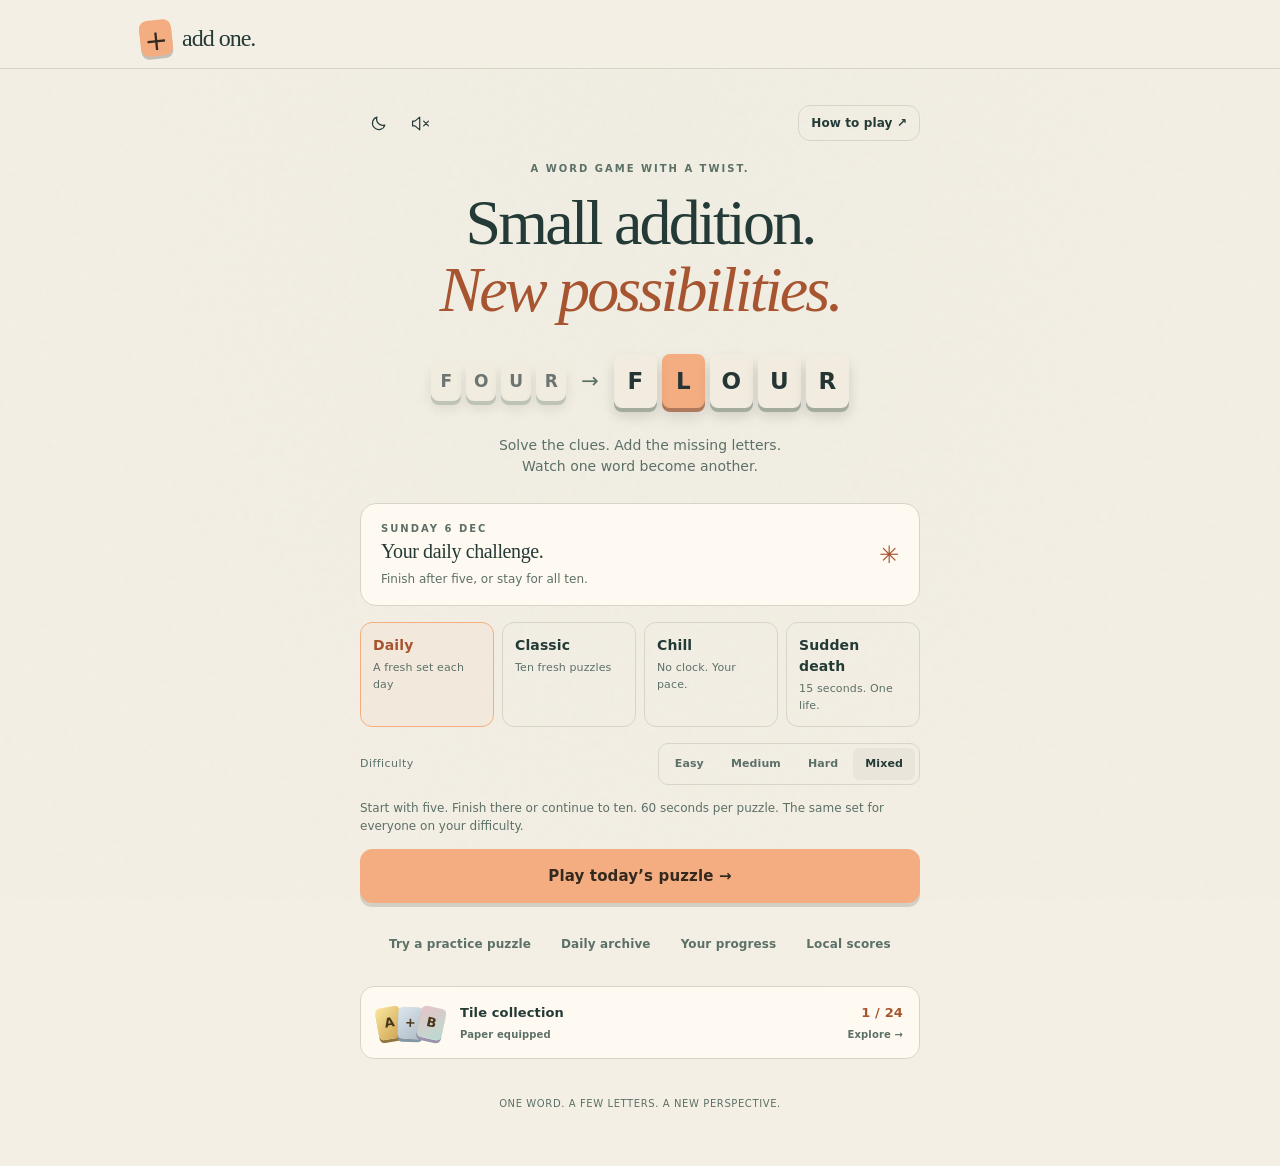
==== commit 4c8340b0: "Add install link, Quick Daily and shared challenges Add a subtle home-screen install invitation with" ====
--- a/index.html
+++ b/index.html
@@ -136,8 +136,10 @@
   <div id="modeDesc" class="modeDesc"></div>
   <button id="startSelected" class="primary">Play today’s puzzle →</button>
 </div>
-<div class="homeLinks"><button id="practice" class="ghost">Try a practice puzzle</button><button id="statsBtn" class="ghost">Your progress</button><button id="leader" class="ghost">Local scores</button></div>
+<div id="challengeInvitation" class="challengeInvitation hidden" role="status"></div>
+<div class="homeLinks"><button id="practice" class="ghost">Try a practice puzzle</button><button id="archiveBtn" class="ghost">Daily archive</button><button id="statsBtn" class="ghost">Your progress</button><button id="leader" class="ghost">Local scores</button></div>
 <button id="openCollection" class="collectionLaunch ghost"><span class="collectionLaunchTiles" aria-hidden="true"><i>A</i><i>+</i><i>B</i></span><span><b>Tile collection</b><small id="equippedFinish">Paper equipped</small></span><span class="collectionLaunchCount"><b id="collectionCount"></b><small>Explore →</small></span></button>
+<div class="installHome"><button id="installGame" class="installGame hidden" aria-describedby="installNote">↓ Install Add One</button><span id="installNote" class="hidden">Your home screen. One tap to play.</span><p id="installHelp" class="hidden" role="status" aria-live="polite"></p></div>
 <p class="homeNote">ONE WORD. A FEW LETTERS. A NEW PERSPECTIVE.</p>
     </div>
 
@@ -210,6 +212,7 @@
       <button id="mhome" class="ghost">Home</button>
     </div>
     <div id="shareStatus" class="shareStatus" role="status" aria-live="polite"></div>
+    <div id="shareFallback" class="hidden"><label for="shareText">Your spoiler-free result</label><textarea id="shareText" readonly rows="8"></textarea><button id="copyText" class="ghost">Copy result text</button></div>
   </div>
 </div>
 
@@ -222,6 +225,8 @@
   <option value="all" selected>All</option>
   <option value="run">Classic</option>
   <option value="daily">Daily</option>
+  <option value="dailyQuick">Quick Daily</option>
+  <option value="archive">Archive</option>
   <option value="chill">Chill</option>
   <option value="sudden">Sudden Death</option>
 </select>
@@ -234,6 +239,8 @@
 <script src="finishes.js"></script>
 <script src="feel.js"></script>
 <script src="sound.js"></script>
+<script src="social.js"></script>
+<script src="install.js"></script>
 <script>
 (()=>{
   const $=id=>document.getElementById(id);
@@ -299,10 +306,10 @@
   const date=new Intl.DateTimeFormat('en-GB',{weekday:'long',day:'numeric',month:'short',timeZone:'Europe/London'}).format(new Date());
   set('dailyDate',date);
   const done=isDailyDone(selectedDifficulty());
-  set('dailyHeadline',done?'Daily complete. Nicely done.':'Your daily challenge.');
+  set('dailyHeadline',done?'Daily complete. Nicely done.':isDailyDone(selectedDifficulty(),5)?'Quick Daily complete. Nicely done.':'Your daily challenge.');
   const current=st.lastDailyDate===todayLondon() || st.lastDailyDate===ydayLondon();
   const days=current?(st.dailyStreak||0):0;
-  set('dailyRitual',done?'Today’s set is complete. Ten new puzzles tomorrow.':days>0?days+'-day daily streak. Keep it going.':'Ten word transformations. One fresh challenge.');
+  set('dailyRitual',done?'Today’s full set is complete. New puzzles tomorrow.':days>0?days+'-day daily streak. Five puzzles keeps it going.':'Finish after five, or stay for all ten.');
   renderFinishes();
 }
 
@@ -371,6 +378,18 @@
     [...$('collectionGrid').children].find(b=>b.dataset.finish===finish.id)?.focus({preventScroll:true});
     set('collectionStatus',finish.name+' equipped.');
   };
+  const tryFinish=document.createElement('button');tryFinish.className='ghost tryFinish';tryFinish.textContent='Try the transformation ↗';
+  tryFinish.onclick=()=>{
+    const word=preview.querySelector('.previewWord');word.replaceChildren();
+    for(const letter of ['F','L','O','U','R']){const tile=document.createElement('span');tile.className='sampleTile '+(letter==='L'?'added':'finishSurface');tile.textContent=letter;word.appendChild(tile);}
+    if(!prefersReducedMotion()) word.children[1].animate([{opacity:0,transform:'translateY(-12px) scale(.75)'},{opacity:1,transform:'none'}],{duration:360,easing:'cubic-bezier(.2,.8,.2,1)'});
+    sfx('lock');set('collectionStatus','FOUR becomes FLOUR. Previewing '+finish.name+'.');
+  };
+  preview.appendChild(tryFinish);
+  if(open && finish.metric!=='free'){
+    const date=new Date(earned[finish.id]);
+    if(!Number.isNaN(date.getTime())){const note=document.createElement('small');note.className='earnedDate';note.textContent='Earned '+date.toLocaleDateString('en-GB',{day:'numeric',month:'short',year:'numeric'});preview.appendChild(note);}
+  }
   const filters=$('collectionFilters');filters.innerHTML='';
   for(const group of ['All',...new Set(AddOneFinishes.catalog.map(f=>f.group))]){
     const btn=document.createElement('button');btn.textContent=group;btn.setAttribute('aria-pressed',String(group===collectionFilter));
@@ -409,7 +428,7 @@
   const fastest=solved.length?Math.min(...solved.map(r=>r.ms)):0;
   const highlight=bestDiscovery();
   const breakdown=resultBreakdown();
-  const headline=mode==='tutorial'?'You’ve got it.':perfect?'Perfect ten.':newBest?'A new personal best.':correctCount>=7?'You found your flow.':correctCount>0?'A few words wiser.':'Next run, fresh start.';
+  const headline=mode==='tutorial'?'You’ve got it.':res.length===5?(correctCount===5?'Five for five.':'Quick Daily complete.'):perfect?'Perfect ten.':newBest?'A new personal best.':correctCount>=7?'You found your flow.':correctCount>0?'A few words wiser.':'Next run, fresh start.';
   set('resultTitle',headline);
   const award=$('maward');
   award.textContent=perfect&&newBest?'New personal best':perfect&&mode==='daily'?'Daily complete':'';
@@ -516,10 +535,10 @@
   [['SOLVED',solved.length+'/'+res.length],['BEST STREAK',String(runBestStreak)],[mode==='chill'?'YOUR PACE':'FASTEST',mode==='chill'?'Untimed':fastest]].forEach(([label,value],i)=>{const x=72+i*320;text(value,x,758,53);text(label,x,806,19,'#b2beb9');});
   const best=bestDiscovery();
   rect(72,870,936,240,20,'#233236');
-  text(best?'STANDOUT SOLVE':'THE NEXT RUN STARTS HERE',540,927,21,'#b2beb9','Segoe UI','center');
-  if(best){text(best.short+' → '+best.long,540,1015,best.long.length>8?43:57,'#f6b48b','Georgia','center');text('+'+best.points+' points'+(mode==='chill'?'':' · '+(best.ms/1000).toFixed(1)+' seconds'),540,1062,23,'#b2beb9','Segoe UI','center');}
-  else text('New words. Another chance.',540,1015,38,'#f6b48b','Georgia','center');
-  text('SMALL ADDITION. NEW POSSIBILITIES.',540,1226,23,'#b2beb9','Segoe UI','center');
+  text('YOUR NEXT WORD IS WAITING',540,927,21,'#b2beb9','Segoe UI','center');
+  text('Can you find the connection?',540,1015,42,'#f6b48b','Georgia','center');
+  text('No answers shared. Just the challenge.',540,1062,23,'#b2beb9','Segoe UI','center');
+  text('rfsuk.github.io/AddOneGame',540,1226,26,'#b2beb9','Segoe UI','center');
   try{
     const url=canvas.toDataURL('image/png');
     let preview=$('cardPreview');
@@ -1137,6 +1156,7 @@
   const hist = getHistory().filter(x =>
     x &&
     x.mode === 'daily' &&
+    x.totalPuzzles === 10 &&
     typeof x.score === 'number' &&
     typeof x.playedHourLocal === 'number'
   );
@@ -1226,13 +1246,13 @@
   }
 
   function dailyDoneKey(diff){ return `${todayLondon()}|${diff}`; }
-  function isDailyDone(diff){
-    try{const raw=store.get(LSK_DAILY_DONE);const o=raw?JSON.parse(raw)||{}:{};return !!o[dailyDoneKey(diff)];}catch{return false}
-  }
-  function markDailyDone(diff){
+  function isDailyDone(diff,count=10){
+    try{const raw=store.get(LSK_DAILY_DONE);const o=raw?JSON.parse(raw)||{}:{};return !!o[dailyDoneKey(diff)+(count===5?'|quick':'')];}catch{return false}
+  }
+  function markDailyDone(diff,count=10,date=todayLondon()){
     let o={};
     try{const raw=store.get(LSK_DAILY_DONE);o=raw?JSON.parse(raw)||{}:{};}catch{o={};}
-    o[dailyDoneKey(diff)]=true;
+    o[`${date}|${diff}${count===5?'|quick':''}`]=true;
     store.set(LSK_DAILY_DONE, JSON.stringify(o));
   }
 function prettyDiffLabel(diff){
@@ -1262,7 +1282,7 @@
   if(which==='daily') return {
     title:'Daily',
     button:'Play today’s puzzle →',
-    text:'Ten puzzles, 60 seconds each. The same daily puzzles for everyone on your difficulty.'
+    text:'Start with five. Finish there or continue to ten. 60 seconds per puzzle. The same set for everyone on your difficulty.'
   };
   if(which==='sudden') return {
     title:'Sudden Death',
@@ -1335,6 +1355,7 @@
 let inRun=false, nexting=false, size=10;
 let mode='run';
 let currentDiff='mix';
+let runDate='',selectedChallenge=null,checkpointPassed=false;
 let runStartMs=0;
 let pausedAt=0;
 let pausedTotalMs=0;
@@ -1956,6 +1977,21 @@
   run = run.concat(more);
 }
 
+  function dailyCheckpoint(){
+    let dialog=$('checkpointModal');
+    if(!dialog){
+      dialog=document.createElement('div');dialog.id='checkpointModal';dialog.className='modal hidden';
+      dialog.setAttribute('role','dialog');dialog.setAttribute('aria-modal','true');dialog.setAttribute('aria-hidden','true');dialog.setAttribute('aria-labelledby','checkpointTitle');
+      dialog.innerHTML='<div class="sheet checkpointSheet" tabindex="-1"><div class="eyebrow">FIVE DOWN</div><h2 id="checkpointTitle">A good place to pause.</h2><p id="checkpointSummary"></p><p>Finish with a Quick Daily result, or keep going for the full ten. Either choice counts towards today’s streak.</p><div class="actions"><button id="finishQuick" class="primary">Finish & share five</button><button id="continueDaily" class="ghost">Continue for five more →</button></div></div>';
+      document.body.appendChild(dialog);
+      $('finishQuick').onclick=()=>{hideDialog(dialog);size=5;endRun();};
+      $('continueDaily').onclick=()=>{hideDialog(dialog);checkpointPassed=true;nextWord(true);};
+    }
+    set('checkpointSummary',res.filter(r=>r.correct).length+'/5 solved · '+total.toLocaleString()+' points.');
+    dialog.querySelector('p+p').textContent=mode==='archive'?'Finish with a Quick result, or continue to ten. Archive play is separate from today’s streak.':'Finish with a Quick Daily result, or keep going for the full ten. Either choice counts towards today’s streak.';
+    showDialog(dialog,'#finishQuick');
+  }
+
   function nextWord(queueIfWaiting=false){
     if(!inRun || puzzleTransitioning) return;
     if(mode==='sudden' && runFailed) return endRun();
@@ -1969,6 +2005,7 @@
     }
     advanceQueued=false;
     const n=idx+1;
+    if((mode==='daily'||mode==='archive') && n===5 && !checkpointPassed && size>5) return dailyCheckpoint();
     if(mode==='sudden') ensureSuddenBuffer();
     if(mode!=='sudden' && n>=size) return endRun();
     puzzleTransitioning=true;
@@ -2068,7 +2105,7 @@
 }
 
 function modeLabel(){
-  if(mode==='daily') return `Daily (${todayLondon()})`;
+  if(mode==='daily'||mode==='archive') return `${res.length===5?'Quick Daily':'Full Daily'} (${runDate})${mode==='archive'?' · Archive':''}`;
   if(mode==='chill') return 'Chill';
   if(mode==='sudden') return 'Sudden Death';
   if(mode==='tutorial') return 'Guided Practice';
@@ -2120,12 +2157,22 @@
     }
 
     if(mode==='daily'){
-      st.dailiesPlayed=(st.dailiesPlayed||0)+1;
-      st.bestDailyScore=Math.max(st.bestDailyScore||0,total);
-      st.totalDailyScore=(st.totalDailyScore||0)+total;
-      st.totalDailyTimeMs=(st.totalDailyTimeMs||0)+dur;
+      if(res.length===5){
+        st.quickDailiesPlayed=(st.quickDailiesPlayed||0)+1;
+        st.bestQuickDailyScore=Math.max(st.bestQuickDailyScore||0,total);
+      }else{
+        st.dailiesPlayed=(st.dailiesPlayed||0)+1;
+        st.bestDailyScore=Math.max(st.bestDailyScore||0,total);
+        st.totalDailyScore=(st.totalDailyScore||0)+total;
+        st.totalDailyTimeMs=(st.totalDailyTimeMs||0)+dur;
+      }
       st.totalDailyCorrect=(st.totalDailyCorrect||0)+correctCount;
       st.totalDailyPuzzles=(st.totalDailyPuzzles||0)+res.length;
+    }
+
+    if(mode==='archive'){
+      st.archivesPlayed=(st.archivesPlayed||0)+1;
+      st.totalArchiveCorrect=(st.totalArchiveCorrect||0)+correctCount;
     }
 
     if(mode==='sudden'){
@@ -2148,6 +2195,7 @@
 function openEndModal(){
   set('shareStatus','');
   $('cardPreview')?.remove();
+  $('shareFallback').classList.add('hidden');
   $('saveCard').classList.toggle('hidden',mode==='tutorial');
   set('resultTitle',mode==='tutorial'?'Practice complete.':'Run complete');
   const tutorialRun=mode==='tutorial';
@@ -2156,20 +2204,20 @@
   if($('again')) $('again').textContent=tutorialRun?'Practise again':'Play again';
   const previousStats=getStats();
   const correctCount=res.filter(r=>r.correct).length;
-  const perfect = mode!=='sudden' && mode!=='tutorial' && res.length===size && correctCount===size;
+  const perfect = mode!=='sudden' && mode!=='tutorial' && res.length===10 && correctCount===10;
   const newBest =
     (mode==='chill' && total > (previousStats.bestChillScore||0)) ||
     (mode==='run' && total > (previousStats.bestRunScore||0)) ||
-    (mode==='daily' && total > (previousStats.bestDailyScore||0)) ||
+    (mode==='daily' && total > (res.length===5?(previousStats.bestQuickDailyScore||0):(previousStats.bestDailyScore||0))) ||
     (mode==='sudden' && (correctCount > (previousStats.suddenBestSolved||0) || total > (previousStats.suddenBestScore||0)));
 
   const finishesBefore=earnedFinishes();
   if(mode!=='tutorial') recordStatsOnEnd();
   let dailyOutcome={streak:0,milestone:false};
   if(mode==='daily'){
-    markDailyDone(currentDiff);
+    markDailyDone(currentDiff,res.length,runDate);
     updateDailyUI();
-    dailyOutcome=updateDailyStreak();
+    if(runDate===todayLondon()) dailyOutcome=updateDailyStreak();
   }
   const newAchievements=mode==='tutorial' ? [] : unlockAchievements({
     perfect,
@@ -2190,7 +2238,7 @@
     totalPuzzles: res.length,
     completedAt: new Date().toISOString(),
     playedHourLocal: new Date().getHours(),
-    dailyDate: mode === 'daily' ? todayLondon() : ''
+    dailyDate: (mode === 'daily'||mode==='archive') ? runDate : ''
   });
 
     const dur=runDurationMs();
@@ -2214,6 +2262,7 @@
 
     set('mmeta', [modeLabel(),prettyDiffLabel(currentDiff),mode==='chill'?'No timer':sec+'s'].join(' · '));
     renderResultDetails({perfect,newBest,newAchievements,correctCount,newFinishes});
+    renderFriendComparison();
 
     const g=$('mgrid'); g.innerHTML='';
     const shown = (mode==='sudden') ? res.slice(-12) : res;
@@ -2230,23 +2279,12 @@
   const closeModal=()=>hideDialog($('modal'));
 
   async function copyShare(){
-    const line = res.map(r=>r.correct?'🟩':'⬜').join('');
-    const dur=runDurationMs();
-    const sec=(dur/1000).toFixed(1);
-    const link = (location && location.origin && location.pathname)
-  ? location.origin + location.pathname
-  : '';
-
-    const solved = res.filter(r=>r.correct).length;
-    const extra = (mode==='sudden') ? `Solved: ${solved}\n` : '';
-
-    const head = `Add One — ${modeLabel()}`;
-    const timing=mode==='chill'?'No timer\n':`Time: ${sec}s\n`;
-    const txt = `${head}\nScore: ${total}\n${timing}${extra}${line}\nDifficulty: ${currentDiff}${link?`\n${link}`:''}`;
-
+    const share=AddOneSocial.shareResult({mode,date:runDate,diff:currentDiff,score:total,results:res,durationMs:runDurationMs()});
+    $('shareText').value=share.text;
+    $('shareFallback').classList.remove('hidden');
     if(navigator.share){
       try{
-        await navigator.share({title:head,text:txt});
+        await navigator.share({title:share.title,text:share.text});
         set('shareStatus','Results shared.');
         return;
       }catch(error){
@@ -2255,11 +2293,53 @@
     }
     try{
       if(!navigator.clipboard?.writeText) throw new Error('Clipboard unavailable');
-      await navigator.clipboard.writeText(txt);
+      await navigator.clipboard.writeText(share.text);
       set('shareStatus','Results copied. Ready to paste.');
     }catch{
-      set('shareStatus','Sharing is unavailable here. You can save your result card instead.');
-    }
+      $('shareText').focus();$('shareText').select();
+      set('shareStatus','Select and copy your result below, or save a result card.');
+    }
+  }
+
+  function renderFriendComparison(){
+    const challenge=selectedChallenge;
+    if(!challenge?.friend||!['daily','archive'].includes(mode)||challenge.date!==runDate||challenge.diff!==currentDiff) return;
+    const note=document.createElement('p');note.className='friendComparison';
+    note.textContent=challenge.length!==res.length?'Your friend shared a '+challenge.length+'-puzzle result. Your '+res.length+'-puzzle score is kept separate.':
+      'Same challenge · You: '+total.toLocaleString()+' points · Friend: '+challenge.friend.score.toLocaleString()+' points ('+challenge.friend.solved+'/'+challenge.length+' solved). Friend results are self-reported.';
+    $('resultDetails').appendChild(note);
+  }
+
+  function displayChallenge(){
+    const box=$('challengeInvitation');box.replaceChildren();box.classList.toggle('hidden',!selectedChallenge);
+    if(!selectedChallenge) return;
+    const c=selectedChallenge;
+    const copy=document.createElement('p');copy.textContent=(c.friend?'A friend’s challenge':'Archive challenge')+' · '+c.date+' · '+prettyDiffLabel(c.diff)+(c.friend?' · '+c.length+' puzzles · '+c.friend.score.toLocaleString()+' points':'');
+    const play=document.createElement('button');play.className='primary';play.textContent='Play this challenge →';play.onclick=()=>{setDifficulty(c.diff);startMode(c.date===todayLondon()?'daily':'archive');};
+    const dismiss=document.createElement('button');dismiss.className='ghost';dismiss.textContent='Back to today';dismiss.onclick=()=>{selectedChallenge=null;displayChallenge();};
+    box.append(copy,play,dismiss);
+  }
+
+  function openArchive(){
+    let dialog=$('archiveModal');
+    if(!dialog){
+      dialog=document.createElement('div');dialog.id='archiveModal';dialog.className='modal hidden';
+      dialog.setAttribute('role','dialog');dialog.setAttribute('aria-modal','true');dialog.setAttribute('aria-hidden','true');dialog.setAttribute('aria-labelledby','archiveTitle');
+      dialog.innerHTML='<div class="sheet archiveSheet" tabindex="-1"><div class="row"><h2 id="archiveTitle">Another day. Another set.</h2><button id="archiveClose" class="ghost">Close</button></div><p>Revisit a date with the current puzzle collection. Archive play earns tile progress, with results separate from today’s Daily and streak.</p><label for="archiveDate">Choose a date</label><input id="archiveDate" type="date"><p id="archiveStatus" role="status"></p><button id="playArchive" class="primary">Play archive →</button><h3>Recent Daily results</h3><div id="archiveHistory"></div></div>';
+      document.body.appendChild(dialog);
+      $('archiveClose').onclick=()=>hideDialog(dialog);
+      $('playArchive').onclick=()=>{
+        const date=$('archiveDate').value;
+        if(!AddOneSocial.validDate(date,todayLondon())||date===todayLondon()){set('archiveStatus','Choose a past date from '+AddOneSocial.firstDate+' onwards.');return;}
+        selectedChallenge={date,diff:selectedDifficulty(),length:10,friend:null};displayChallenge();hideDialog(dialog);startMode('archive');
+      };
+    }
+    $('archiveDate').min=AddOneSocial.firstDate;$('archiveDate').max=ydayLondon();$('archiveDate').value=ydayLondon();set('archiveStatus','');
+    const history=getHistory().filter(r=>r.mode==='daily'||r.mode==='archive').slice(-14).reverse();
+    const list=$('archiveHistory');list.replaceChildren();
+    if(!history.length) list.textContent='Your Daily and archive results will appear here.';
+    for(const r of history){const row=document.createElement('p');row.className='archiveResult';row.textContent=(r.dailyDate||r.completedAt.slice(0,10))+' · '+prettyDiffLabel(r.diff)+' · '+(r.totalPuzzles===5?'Quick':'Full')+' · '+r.correct+'/'+r.totalPuzzles+' · '+r.score.toLocaleString()+' pts'+(r.mode==='archive'?' · Archive':'');list.appendChild(row);}
+    showDialog(dialog,'#archiveDate');
   }
 
   function submitScore(){
@@ -2268,9 +2348,9 @@
     addLead({
       name,
       score:total,
-      mode:mode,
+      mode:mode==='daily'&&res.length===5?'dailyQuick':mode,
       diff:currentDiff,
-      when:(mode==='daily')?todayLondon():'',
+      when:(mode==='daily'||mode==='archive')?runDate:'',
       ms:mode==='chill'?null:runDurationMs(),
       solved:res.filter(r=>r.correct).length
     });
@@ -2291,7 +2371,7 @@
     }
     list.slice(0,30).forEach((e,i)=>{
       const meta=[
-  e.mode==='daily' ? 'Daily' : e.mode==='chill'?'Chill':(e.mode==='sudden' ? 'Sudden Death' : 'Classic'),
+  e.mode==='daily' ? 'Full Daily' : e.mode==='dailyQuick'?'Quick Daily (5)':e.mode==='archive'?'Archive':e.mode==='chill'?'Chill':(e.mode==='sudden' ? 'Sudden Death' : 'Classic'),
   e.diff ? ('• ' + e.diff) : '',
   e.when ? ('• ' + e.when) : '',
   (e.mode==='sudden' && e.solved!=null) ? (`• Solved ${e.solved}`) : ''
@@ -2403,6 +2483,7 @@
 
   body.innerHTML=`
     <div class="statsGrid">
+      <div class="modeStatsCard"><div class="modeCardTitle">Quick Daily & archive</div><p>${st.quickDailiesPlayed||0} Quick Dailies · Best ${st.bestQuickDailyScore||0} points</p><p>${st.archivesPlayed||0} archive runs · ${st.totalArchiveCorrect||0} archive solves</p><small>Quick and full Daily scores are recorded separately. Five puzzles counts towards your Daily streak.</small></div>
 
       <div class="statsHero">
         <div class="statChip">
@@ -2609,6 +2690,9 @@
   runFailed=false;
   mode=which;
   currentDiff=selectedDifficulty();
+  checkpointPassed=false;
+  runDate=(which==='archive'||which==='daily')?(selectedChallenge?.date||todayLondon()):'';
+  if(which==='daily' && runDate<todayLondon()) mode='archive';
   total=0; res=[]; idx=0; nexting=false; advanceQueued=false; puzzleTransitioning=false;
   runPausedTotalMs=0; pausedAt=0; pausedTotalMs=0;
 hintsLeft = startingHints(currentDiff, mode);
@@ -2624,13 +2708,13 @@
   if(pool.length<10) pool = all;
 
 
-  if(mode==='daily'){
-    if(isDailyDone(currentDiff)){
+  if(mode==='daily'||mode==='archive'){
+    if(mode==='daily' && isDailyDone(currentDiff)){
       const ok=confirm(`You’ve already completed today’s Daily (${todayLondon()}) for ${currentDiff}. Replay anyway?`);
       if(!ok) return;
     }
     size=Math.min(10, pool.length);
-    const seedBase=`aol|${todayLondon()}|${currentDiff}`;
+    const seedBase=`aol|${runDate}|${currentDiff}`;
     run = buildRun(pool, size, seedBase);
   }else if(mode==='sudden'){
     size=999999;
@@ -2737,11 +2821,13 @@
         else if(openDialog.id==='statsModal') hideDialog(openDialog);
         else if(openDialog.id==='collectionModal') closeCollection();
         else if(openDialog.id==='unlockModal') finishUnlockReveals();
+        else if(openDialog.id==='checkpointModal') {hideDialog(openDialog);checkpointPassed=true;nextWord(true);}
+        else if(openDialog.id==='archiveModal') hideDialog(openDialog);
         else closeModal();
         return;
       }
       if(e.key==='Tab'){
-        const focusable=[...openDialog.querySelectorAll('button,[href],input,select,[tabindex]:not([tabindex="-1"])')]
+        const focusable=[...openDialog.querySelectorAll('button,[href],input,select,textarea,[tabindex]:not([tabindex="-1"])')]
           .filter(el=>!el.disabled && el.offsetParent!==null);
         if(focusable.length){
           const first=focusable[0],last=focusable[focusable.length-1];
@@ -2777,12 +2863,17 @@
 
   on('openCollection',()=>openCollection());
   on('practice', startGuidedPuzzle);
+  on('archiveBtn',openArchive);
+  on('copyText',async()=>{
+    try{await navigator.clipboard.writeText($('shareText').value);set('shareStatus','Results copied. Ready to paste.');}
+    catch{$('shareText').focus();$('shareText').select();set('shareStatus','Your text is selected. Copy it using your device’s copy command.');}
+  });
   on('saveCard', saveResultCard);
   document.querySelectorAll('[data-mode]').forEach(btn=>btn.addEventListener('click',()=>{ $('modeSelect').value=btn.dataset.mode; updateModeUI(); }));
   on('play', ()=>startMode('run'));
   on('daily', ()=>startMode('daily'));
   on('sudden', ()=>startMode('sudden'));
-  on('startSelected', ()=>startMode(($('modeSelect') && $('modeSelect').value) || 'run'));
+  on('startSelected', ()=>{selectedChallenge=null;displayChallenge();startMode(($('modeSelect') && $('modeSelect').value) || 'run');});
 on('themeToggle', toggleTheme);
 on('soundToggle', toggleSound);
 on('soundToggleGame', toggleSound);
@@ -2848,6 +2939,9 @@
   applySoundUI();
   runSelfTests();
   await loadMaster();
+  selectedChallenge=AddOneSocial.readChallenge(location.search,todayLondon());
+  if(selectedChallenge) setDifficulty(selectedChallenge.diff);
+  displayChallenge();
   showHome();
   ensureStatsModal();
   updateModeUI();
--- a/feel.css
+++ b/feel.css
@@ -1,4 +1,22 @@
 /* A quieter board, a physical solve, and rewards worth stopping for. */
+.installHome{text-align:center;margin:18px 0 4px}
+button.installGame{background:transparent;border:0;box-shadow:none;color:var(--m);font-size:13px;padding:6px 12px;min-height:44px;text-decoration:underline;text-underline-offset:4px}
+button.installGame:hover:not(:disabled){color:var(--t)}
+#installNote{display:block;font-size:11px;color:var(--m);margin-top:-2px}
+#installNote.hidden{display:none}
+#installHelp{max-width:350px;margin:8px auto;color:var(--m);font-size:12px;line-height:1.6}
+.challengeInvitation{padding:18px;margin:14px 0;border:1px solid var(--a);border-radius:16px;background:var(--panel)}
+.challengeInvitation p,.friendComparison{font-size:13px;color:var(--m)}
+.challengeInvitation button{margin:4px 6px 0 0}
+.checkpointSheet{max-width:470px}.checkpointSheet h2{font-family:Georgia,serif;font-size:32px;line-height:1.15}
+.checkpointSheet p,.archiveSheet p{color:var(--m)}
+.archiveSheet{max-width:550px}.archiveSheet input{display:block;margin:10px 0;padding:12px;border:1px solid var(--b);border-radius:10px;background:var(--panel2);color:var(--t);font:inherit;max-width:100%}
+.archiveResult{padding:12px 0;border-bottom:1px solid var(--b);font-size:13px}
+#shareFallback{margin-top:16px}#shareFallback label{display:block;color:var(--m);font-size:13px}
+#shareText{display:block;box-sizing:border-box;width:100%;margin:8px 0;padding:12px;border:1px solid var(--b);border-radius:10px;color:var(--t);background:var(--panel2);font:13px/1.6 monospace;resize:vertical}
+#shareText:focus-visible,.archiveSheet input:focus-visible{outline:2px solid var(--a);outline-offset:3px}
+.tryFinish{margin-top:12px;width:100%}.earnedDate{display:block;margin-top:12px;color:var(--m)}
+.finishPreview .previewWord{gap:5px}.finishPreview .previewWord .sampleTile{min-width:0;flex:1;max-width:52px}
 .difficultyRow>span{letter-spacing:.04em}
 .game-active .stat:nth-child(2){display:none}
 body.game-active .app{height:100dvh;min-height:100dvh}
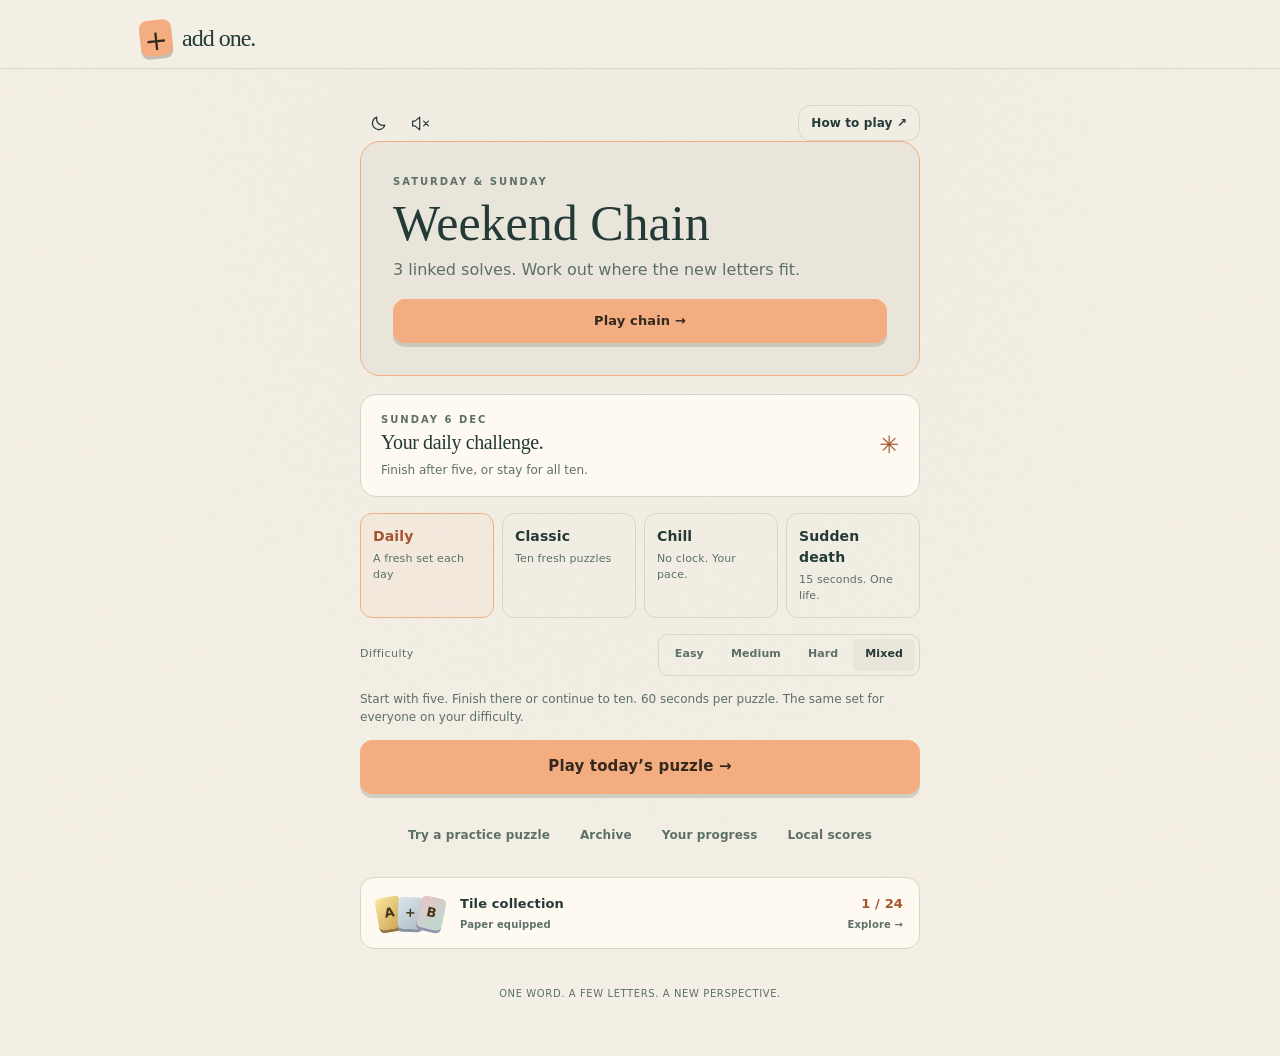
==== commit a0edc972: "Launch Weekend Chain and refresh Your Progress Add a 12-week Weekend Chain season with hidden insert" ====
--- a/index.html
+++ b/index.html
@@ -71,6 +71,7 @@
 <link rel="stylesheet" href="feel.css" />
 <link rel="stylesheet" href="chill.css" />
 <link rel="stylesheet" href="motion.css" />
+<link rel="stylesheet" href="weekend.css" />
 
 
 </head>
@@ -110,6 +111,12 @@
   <div id="dailyStatus" class="dailyStatus hidden"></div>
   <button id="how" class="ghost">How to play ↗</button>
 </div>
+<section id="weekendLead" class="weekendLead hidden" aria-labelledby="weekendTitle">
+  <div class="eyebrow">Saturday &amp; Sunday</div>
+  <h1 id="weekendTitle">Weekend Chain</h1>
+  <p id="weekendDescription"></p>
+  <button id="playWeekend" class="primary">Play chain →</button>
+</section>
 <div class="hero">
   <div class="eyebrow">A word game with a twist.</div>
   <h1>Small addition.<br><em>New possibilities.</em></h1>
@@ -137,7 +144,7 @@
   <button id="startSelected" class="primary">Play today’s puzzle →</button>
 </div>
 <div id="challengeInvitation" class="challengeInvitation hidden" role="status"></div>
-<div class="homeLinks"><button id="practice" class="ghost">Try a practice puzzle</button><button id="archiveBtn" class="ghost">Daily archive</button><button id="statsBtn" class="ghost">Your progress</button><button id="leader" class="ghost">Local scores</button></div>
+<div class="homeLinks"><button id="practice" class="ghost">Try a practice puzzle</button><button id="archiveBtn" class="ghost">Archive</button><button id="statsBtn" class="ghost">Your progress</button><button id="leader" class="ghost">Local scores</button></div>
 <button id="openCollection" class="collectionLaunch ghost"><span class="collectionLaunchTiles" aria-hidden="true"><i>A</i><i>+</i><i>B</i></span><span><b>Tile collection</b><small id="equippedFinish">Paper equipped</small></span><span class="collectionLaunchCount"><b id="collectionCount"></b><small>Explore →</small></span></button>
 <div class="installHome"><button id="installGame" class="installGame hidden" aria-describedby="installNote">↓ Install Add One</button><span id="installNote" class="hidden">Your home screen. One tap to play.</span><p id="installHelp" class="hidden" role="status" aria-live="polite"></p></div>
 <p class="homeNote">ONE WORD. A FEW LETTERS. A NEW PERSPECTIVE.</p>
@@ -178,9 +185,17 @@
         <div class="clue"><span class="badge">2</span><span id="cl2"></span></div>
       </div>
       <div class="board">
-        <div class="rowb" id="row1"><div class="lbl"><span>Word 1</span><span class="hint" id="h1"></span></div><div id="t1" class="tiles"></div></div>
+        <div class="rowb" id="row1"><div class="lbl"><span id="wordOneLabel">Word 1</span><span class="hint" id="h1"></span></div><div id="t1" class="tiles"></div></div>
         <div class="transformRail" id="transformRail"><span id="puzzleMeta">Puzzle 1/10</span></div>
         <div class="rowb" id="row2"><div class="lbl"><span>Word 2</span><span class="hint" id="h2"></span></div><div id="t2" class="tiles"></div></div>
+        <form id="weekendAnswerForm" class="weekendAnswerForm hidden">
+          <label for="weekendAnswer">Type the whole word</label>
+          <div class="weekendAnswerRow">
+            <input id="weekendAnswer" type="text" autocomplete="off" autocapitalize="characters" spellcheck="false" aria-describedby="cl2 puzzleMeta weekendHint">
+            <button class="primary" type="submit">Check</button>
+          </div>
+          <p id="weekendHint" class="sub" aria-live="polite"></p>
+        </form>
       </div>
       <div id="playTip" class="playTip hidden">Solve Word 1 first, then complete Word 2 using the + slots.</div>
       <div id="revelation" class="revelation hidden"><div><span class="eyebrow">THE CONNECTION</span><p id="revelationText" role="status" aria-live="polite" aria-atomic="true"></p></div><button id="replayRevelation" class="ghost" aria-label="Replay the answer transformation">Replay ↻</button></div>
@@ -192,6 +207,14 @@
   </div>
 
   <div class="kbwrap"><div class="kb"><div class="krow" id="kr1"></div><div class="krow" id="kr2"></div><div class="krow" id="kr3"></div><button id="next" class="primary contextualNext hidden" disabled>Next →</button></div></div>
+</div>
+
+<div id="weekendResult" class="modal hidden" role="dialog" aria-modal="true" aria-hidden="true" aria-labelledby="weekendResultTitle">
+  <div class="sheet" tabindex="-1">
+    <div class="row"><h2 id="weekendResultTitle">Weekend Chain</h2><button id="weekendResultClose" class="ghost">Close</button></div>
+    <p id="weekendResultSummary"></p>
+    <ol id="weekendResultLinks" class="weekendResultLinks"></ol>
+  </div>
 </div>
 
 <div id="conf" class="confetti hidden" aria-hidden="true"></div>
@@ -241,6 +264,9 @@
 <script src="sound.js"></script>
 <script src="social.js"></script>
 <script src="install.js"></script>
+<script src="vocabulary.js"></script>
+<script src="celebration.js"></script>
+<script src="weekend.js"></script>
 <script>
 (()=>{
   const $=id=>document.getElementById(id);
@@ -249,6 +275,8 @@
     get:k=>{try{return localStorage?localStorage.getItem(k):mem[k]??null}catch{return mem[k]??null}},
     set:(k,v)=>{try{localStorage?localStorage.setItem(k,v):mem[k]=v}catch{mem[k]=v}}
   };
+  let weekendChain=null;
+  let weekendProgress=null;
 
   // -------------------- Config --------------------
   const ROUND_RUN=60000;
@@ -270,7 +298,7 @@
   const FALLBACK=[
     {s:'FOUR',l:'FLOUR',c1:'After three',c2:'Bread ingredient',adds:1,insertPattern:'middle',difficulty:'medium'},
     {s:'CAT',l:'CHAT',c1:'Pet that purrs',c2:'Talk casually',adds:1,insertPattern:'middle',difficulty:'easy'},
-    {s:'ROE',l:'ROME',c1:'Fish eggs',c2:'Capital of Italy',adds:1,insertPattern:'end',difficulty:'easy'},
+    {s:'HAT',l:'HEAT',c1:'Headwear',c2:'Warmth',adds:1,insertPattern:'middle',difficulty:'easy'},
     {s:'SCARE',l:'SCARCE',c1:'Frighten',c2:'In short supply',adds:1,insertPattern:'middle',difficulty:'hard'},
   ];
 
@@ -455,6 +483,7 @@
 
 let revealQueue=[];
 let revealIndex=0;
+let pendingPerfectCelebration=false;
 
 function renderNextFinish(parent){
   if(mode==='tutorial') return;
@@ -514,7 +543,17 @@
 function finishUnlockReveals(){
   soundEngine?.stop({event:'unlock',fade:.018});
   revealQueue=[];revealIndex=0;hideDialog($('unlockModal'));
-  showDialog($('modal'),'#close');
+  presentResults('#close');
+}
+
+function presentResults(focus='#again'){
+  showDialog($('modal'),focus);
+  if(!pendingPerfectCelebration)return;
+  pendingPerfectCelebration=false;
+  $('modal').classList.add('perfectResult');
+  sfx('complete');
+  perfectEffects.start({chill:mode==='chill'});
+  [...$('mgrid').children].forEach((stamp,i)=>motion.animate(stamp,[{opacity:.35,transform:'scale(.8)'},{opacity:1,transform:'scale(1.12)',offset:.6},{opacity:1,transform:'scale(1)'}],{duration:260,delay:i*45,easing:'ease-out'},'perfect'));
 }
 
 function saveResultCard(){
@@ -614,7 +653,7 @@
 }
 function sfx(kind,options={}){
   if(!soundOn||document.hidden)return;
-  ensureAudio()?.play(kind,options);
+  ensureAudio()?.play(kind,{soft:mode==='chill',...options});
 }
 function haptic(pattern){
   if(!soundOn||prefersReducedMotion()||!navigator.vibrate)return;
@@ -682,8 +721,8 @@
   const insertPattern=(p.insertPattern||derivePattern(xs,l.length)).toLowerCase();
   const suppliedDiff=(p.difficulty||p.d||'').toLowerCase();
   const d=['easy','medium','hard'].includes(suppliedDiff) ? suppliedDiff : autoDiff(s,l,adds);
-  const ok = !!xs && xs.length===adds && !!c1 && !!c2;
-  return {s,l,c1,c2,d,xs,x:xs?xs[0]:null,adds,insertPattern,quality:p.difficultyScore||0,sl:s.length,ll:l.length,ok};
+  const ok = !!xs && xs.length===adds && !!c1 && !!c2 && AddOneVocabulary.allows(s,l,c1,c2);
+  return {s,l,c1,c2,d,xs,x:xs?xs[0]:null,adds,insertPattern,quality:p.difficultyScore||0,daily:p.daily===true,sl:s.length,ll:l.length,ok};
 }
 
 const escapeHtml=s=>String(s).replace(/[&<>"']/g,m=>({'&':'&amp;','<':'&lt;','>':'&gt;','"':'&quot;',"'":'&#39;'}[m]));
@@ -727,6 +766,7 @@
   // -------------------- UI bits --------------------
   const prefersReducedMotion=()=>window.matchMedia && window.matchMedia('(prefers-reduced-motion: reduce)').matches;
   const motion=AddOneMotion.createController({reduced:prefersReducedMotion});
+  const perfectEffects=AddOneCelebration.create({root:$('conf'),reduced:prefersReducedMotion});
   const MOTION=AddOneMotion.timing;
   const fb=(msg,cls='')=>{const el=$('fb'); if(!el) return; el.className='feedback'+(cls?' '+cls:''); el.textContent=msg;};
   function replayClass(el,cls,duration=700){
@@ -747,6 +787,12 @@
 function updateHintButton(){
   const btn = $('hintBtn');
   if(!btn) return;
+
+  if(mode==='weekend'){
+    btn.textContent=usedHintThisPuzzle?'Position shown':'Show a position';
+    btn.disabled=!inRun||nexting||usedHintThisPuzzle;
+    return;
+  }
 
   btn.textContent = mode==='chill'?'Hint':usedHintThisPuzzle ? `Hint (${hintsLeft})` : 'Hint';
   btn.disabled = !inRun || nexting || (usedHintThisPuzzle && hintsLeft <= 0);
@@ -855,68 +901,6 @@
     replayClass(el,'hit',190);
   }
 
-  function confetti(count=26, burst=false){
-    const root=$('conf');
-    if(!root || prefersReducedMotion()) return;
-    if(root._raf) cancelAnimationFrame(root._raf);
-    root.classList.remove('hidden');
-    root.innerHTML='<canvas aria-hidden="true"></canvas>';
-    const canvas=root.firstElementChild;
-    const ctx=canvas.getContext('2d');
-    const dpr=Math.min(2,window.devicePixelRatio||1);
-    const width=window.innerWidth, height=window.innerHeight;
-    canvas.width=Math.round(width*dpr);
-    canvas.height=Math.round(height*dpr);
-    ctx.scale(dpr,dpr);
-    const colours=['#a4dbc0','#f6b48b','#f1ecdf'];
-    const originX=width/2;
-    const originY=Math.min(height*.38,330);
-    const particles=Array.from({length:count},(_,i)=>{
-      const angle=(-Math.PI*.88)+(Math.random()*Math.PI*.76);
-      const speed=burst ? 5.2+Math.random()*7.8 : 3.5+Math.random()*5;
-      return {
-        x:burst?originX:(width*(.16+Math.random()*.68)),
-        y:burst?originY:-16-Math.random()*80,
-        vx:burst?Math.cos(angle)*speed:(Math.random()-.5)*2.2,
-        vy:burst?Math.sin(angle)*speed:2+Math.random()*2.5,
-        gravity:.19+Math.random()*.08,
-        drag:.992,
-        spin:(Math.random()-.5)*.28,
-        rotation:Math.random()*Math.PI,
-        width:5+Math.random()*6,
-        height:8+Math.random()*8,
-        colour:colours[i%colours.length],
-        life:burst?76+Math.random()*30:90+Math.random()*35
-      };
-    });
-    let frame=0;
-    const draw=()=>{
-      frame++;
-      ctx.clearRect(0,0,width,height);
-      let alive=false;
-      particles.forEach(p=>{
-        if(frame>p.life) return;
-        alive=true;
-        p.vx*=p.drag; p.vy+=p.gravity; p.x+=p.vx; p.y+=p.vy; p.rotation+=p.spin;
-        const fade=Math.min(1,(p.life-frame)/18);
-        ctx.save();
-        ctx.globalAlpha=Math.max(0,fade);
-        ctx.translate(p.x,p.y);
-        ctx.rotate(p.rotation);
-        ctx.fillStyle=p.colour;
-        ctx.fillRect(-p.width/2,-p.height/2,p.width,p.height);
-        ctx.restore();
-      });
-      if(alive) root._raf=requestAnimationFrame(draw);
-      else{
-        root._raf=0;
-        root.classList.add('hidden');
-        root.innerHTML='';
-      }
-    };
-    root._raf=requestAnimationFrame(draw);
-  }
-
   function scorePop(text){
     const gain=$('solveGain');gain.textContent=text;gain.classList.remove('hidden');
     motion.animate(gain,[{opacity:0,transform:'translateY(4px)'},{opacity:1,transform:'translateY(0)',offset:.22},{opacity:1,transform:'translateY(0)',offset:.65},{opacity:0,transform:'translateY(-4px)'}],{duration:620,easing:'ease-out'},'score',()=>gain.classList.add('hidden'));
@@ -949,7 +933,7 @@
         if(!Array.isArray(data)) throw new Error('Not an array');
         const fetched = data.map(comp).filter(p=>p.ok);
         if(fetched.length){
-          store.set(LSK_PUZ, JSON.stringify(fetched.map(p=>({s:p.s,l:p.l,c1:p.c1,c2:p.c2,adds:p.adds,insertIndexes:p.xs,insertPattern:p.insertPattern,difficulty:p.d}))));
+          store.set(LSK_PUZ, JSON.stringify(fetched.map(p=>({s:p.s,l:p.l,c1:p.c1,c2:p.c2,adds:p.adds,insertIndexes:p.xs,insertPattern:p.insertPattern,difficulty:p.d,difficultyScore:p.quality,daily:p.daily}))));
           all = fetched;
           loadedFullBank = fetched.length > FALLBACK.length;
           return;
@@ -1139,93 +1123,6 @@
   setHistory(hist);
 }
 
-function getTimeBucket(hour){
-  if(hour < 6) return 'Night';
-  if(hour < 12) return 'Morning';
-  if(hour < 18) return 'Afternoon';
-  return 'Evening';
-}
-
-function bucketShortLabel(bucket){
-  if(bucket === 'Night') return '🌙 0–6';
-  if(bucket === 'Morning') return '🌅 6–12';
-  if(bucket === 'Afternoon') return '☀️ 12–18';
-  return '🌆 18–24';
-}
-function getDailyTimeInsights(){
-  const hist = getHistory().filter(x =>
-    x &&
-    x.mode === 'daily' &&
-    x.totalPuzzles === 10 &&
-    typeof x.score === 'number' &&
-    typeof x.playedHourLocal === 'number'
-  );
-
-  const buckets = [
-    { key:'Night', runs:0, total:0, avg:0, heat:0 },
-    { key:'Morning', runs:0, total:0, avg:0, heat:0 },
-    { key:'Afternoon', runs:0, total:0, avg:0, heat:0 },
-    { key:'Evening', runs:0, total:0, avg:0, heat:0 }
-  ];
-
-  hist.forEach(h=>{
-    const key = getTimeBucket(h.playedHourLocal);
-    const slot = buckets.find(b => b.key === key);
-    if(slot){
-      slot.runs++;
-      slot.total += h.score;
-    }
-  });
-
-  buckets.forEach(b=>{
-    b.avg = b.runs ? Math.round(b.total / b.runs) : 0;
-  });
-
-  const used = buckets.filter(b=>b.runs > 0);
-
-  if(!used.length){
-    return {
-      buckets,
-      best:null,
-      totalRuns:0,
-      insight:'Not enough Daily data yet to suggest a best time.'
-    };
-  }
-
-  const max = Math.max(...used.map(b=>b.avg));
-  const min = Math.min(...used.map(b=>b.avg));
-
-  buckets.forEach(b=>{
-    if(!b.runs){
-      b.heat = 0;
-    }else if(max === min){
-      b.heat = 2;
-    }else{
-      const t = (b.avg - min) / (max - min);
-      b.heat = Math.max(1, Math.min(4, Math.round(t * 3) + 1));
-    }
-  });
-
-  const best = used.slice().sort((a,b)=>b.avg-a.avg)[0];
-  const overallAvg = Math.round(
-    used.reduce((n,b)=>n+b.total,0) / used.reduce((n,b)=>n+b.runs,0)
-  );
-  const diffPct = overallAvg ? Math.round(((best.avg - overallAvg) / overallAvg) * 100) : 0;
-
-  let insight = `You tend to score highest in the ${best.key.toLowerCase()}.`;
-  if(best.runs < 3){
-    insight = `Early signal: your ${best.key.toLowerCase()} runs look strongest so far.`;
-  }else if(diffPct > 0){
-    insight = `You tend to score highest in the ${best.key.toLowerCase()} (${diffPct}% above your average).`;
-  }
-
-  return {
-    buckets,
-    best,
-    totalRuns: hist.length,
-    insight
-  };
-}
   function updateDailyStreak(){
     const st=getStats();
     const today=todayLondon();
@@ -1377,7 +1274,7 @@
 
 let aw=0, sChars=[], lChars=[];
 
-  function isUntimed(){return mode==='chill'||mode==='tutorial';}
+  function isUntimed(){return mode==='chill'||mode==='tutorial'||mode==='weekend';}
   function roundLimit(){ return isUntimed()?Infinity:mode==='sudden' ? ROUND_SUDDEN : ROUND_RUN; }
   function elapsedPuzzleMs(){
     const now=pausedAt||Date.now();
@@ -1486,7 +1383,7 @@
         const d=document.createElement('div');
         d.dataset.index=i;
         d.onclick=()=>{
-          if(!inRun||nexting) return;
+          if(!inRun||nexting||mode==='weekend') return;
           if(wordOneLocked && (word===0 || !run[idx].xs.includes(Number(d.dataset.index)))) return;
           aw=word;
           const target=(word===0)?sChars:lChars;
@@ -1608,6 +1505,7 @@
     if(!pz||nexting||sChars.some(c=>!c)) return;
     if(sChars.join('')!==pz.s){
       markRowWrong('row1');
+      markWrongLetters('row1',pz.s,sChars);
       sfx('wrong');
       fb('Word 1 is not quite right yet.','warn');
       aw=0;
@@ -1686,15 +1584,16 @@
   },prefersReducedMotion()?0:240);
   rewardAfter(()=>{
     lChars=pz.l.split('');tiles($('t2'),pz.ll,lChars,pz.xs,1);
-    pz.xs.forEach(i=>$('t2').children[i]?.classList.add('reveal-added'));
+    pz.xs.forEach((i,step)=>{const tile=$('t2').children[i];if(tile){tile.classList.add('reveal-added');tile.style.animationDelay=(prefersReducedMotion()?0:step*90)+'ms';}sfx('revealStep',{delay:prefersReducedMotion()?0:step*.09});});
     const letters=pz.xs.map(i=>pz.l[i]);
     set('revelationText','Add '+letters.join(' + ')+' to '+pz.s+' to make '+pz.l+'.');
     fb('');
-    sfx('revealEnd');
+    sfx('revealEnd',{delay:prefersReducedMotion()?0:pz.xs.length*.09});
   },prefersReducedMotion()?0:620);
 }
 
 function clearRewards(){
+  perfectEffects.stop();
   motion.cancel();
   soundEngine?.stop({group:'reward',fade:.012});
   soundEngine?.stop({group:'interaction',fade:.012});
@@ -1710,7 +1609,7 @@
 }
 function rewardAfter(fn,ms){rewardTimers.push(setTimeout(fn,ms));}
 function celebrate(got,streakMult=1,clutch=false,autoCompleted=false,fast=false){
-  const milestone=streak===5||streak===10||(streak>10&&streak%10===0);
+  const milestone=streak===3||streak===5||streak===10||(streak>10&&streak%10===0);
   canAdvanceAt=0;
   if(!autoCompleted&&!wordOneLocked)slide();
   const wait=prefersReducedMotion()?0:motion.accelerate('carry');
@@ -1721,8 +1620,9 @@
   rewardAfter(()=>sfx('stamp'),wait+MOTION.stamp);
   rewardAfter(()=>haptic(milestone?[12,30,16]:10),wait+MOTION.stamp);
   rewardAfter(()=>scorePop('+'+got),wait+MOTION.score);
-  rewardAfter(()=>updateStreakMarker(true),wait+MOTION.stamp);
-  sfx(milestone?'milestone':'solve',{delay:wait/1000});
+  rewardAfter(()=>{updateStreakMarker(true);if(milestone)replayClass($('streakMeter'),streak>=5?'streak-flourish':'streak-rise',800);},wait+MOTION.stamp);
+  const cue=usedHintThisPuzzle?'hinted':streak===3?'streak3':streak>=5&&milestone?'streak5':'solve';
+  sfx(cue,{delay:wait/1000});
   const detail=clutch?'Just in time.':fast?'Quick solve.':streak>=3?'You’re finding your flow.':'Solved.';
   fb(detail,'good');
 }
@@ -1786,14 +1686,15 @@
     $('t2').innerHTML='';
     fitTiles(pz);
     tiles($('t1'),pz.sl,sChars,null,0);
-    tiles($('t2'),pz.ll,lChars,pz.xs||pz.x,1);
+    if(mode==='weekend') prepareWeekendLink(pz);
+    else tiles($('t2'),pz.ll,lChars,pz.xs||pz.x,1);
     clearTileEffects();
 
     const gc=$('game');
     gc.classList.remove('puzzle-out','puzzle-in','flash');
     requestAnimationFrame(()=>gc.classList.add('puzzle-in'));
     setTimeout(()=>gc.classList.remove('puzzle-in'),340);
-    fb(mode==='sudden' ? `Sudden Death — Puzzle ${idx+1}` : mode==='chill'?`Puzzle ${idx+1}/${size} · Take your time.`:`Puzzle ${idx+1}/${size} — go!`);
+    fb(mode==='weekend' ? '' : mode==='sudden' ? `Sudden Death — Puzzle ${idx+1}` : mode==='chill'?`Puzzle ${idx+1}/${size} · Take your time.`:`Puzzle ${idx+1}/${size} — go!`);
 
     statsHeader();
     renderProg();
@@ -1810,6 +1711,16 @@
 function useHint(){
   const pz = run[idx];
   if(!inRun || nexting || !pz) return;
+  if(mode==='weekend'){
+    if(usedHintThisPuzzle) return;
+    usedHintThisPuzzle=true;
+    weekendProgress.hinted=true;
+    saveWeekendProgress();
+    showWeekendHint(pz);
+    updateHintButton();
+    sfx('hint');
+    return;
+  }
   if(usedHintThisPuzzle && hintsLeft <= 0) return;
 
   const firstHint=!usedHintThisPuzzle;
@@ -2029,6 +1940,10 @@
     const complete=!sChars.some(c=>!c)&&!lChars.some(c=>!c);
     const correct=!timedOut&&!giveUp&&!failed&&complete&&sChars.join('')===pz.s&&lChars.join('')===pz.l;
 
+if(mode==='weekend'){
+  $('weekendAnswerForm').classList.add('hidden');
+  $('row2').classList.remove('hidden');
+}
 if(correct) reveal(pz);
 $('row1').classList.remove('row-locked');
 $('row2').classList.remove('row-locked');
@@ -2064,6 +1979,12 @@
 recordPuzzlePerformance(pz,{correct,ms,giveUp,timedOut});
 
 res.push({correct,points:got,ms,short:pz.s,long:pz.l,adds:pz.adds,hinted:usedHintThisPuzzle,mult,clutch});
+if(mode==='weekend'){
+  weekendProgress.draft='';
+  weekendProgress.hinted=false;
+  if(res.length===size) weekendProgress.completedAt=new Date().toISOString();
+  saveWeekendProgress();
+}
 statsHeader();
 renderProg();
 
@@ -2101,6 +2022,10 @@
 
   updateHintButton(); // 👈 ADD THIS LINE
 
+  if(mode==='weekend'){
+    showHome();
+    return showWeekendResult(weekendChain,weekendProgress);
+  }
   openEndModal();
 }
 
@@ -2126,6 +2051,7 @@
 
 function hideDialog(dialog){
   if(!dialog) return;
+  if(dialog.id==='modal'){perfectEffects.stop();soundEngine?.stop({event:'complete',fade:.025});motion.cancel('perfect');}
   dialog.classList.add('hidden');
   dialog.setAttribute('aria-hidden','true');
   const target=dialogReturnFocus;
@@ -2193,6 +2119,7 @@
   }
 
 function openEndModal(){
+  $('modal').classList.remove('perfectResult');
   set('shareStatus','');
   $('cardPreview')?.remove();
   $('shareFallback').classList.add('hidden');
@@ -2254,9 +2181,9 @@
       award.classList.toggle('hidden', !awardParts.length);
       award.textContent=awardParts.join(' + ');
     }
-    if(!newFinishes.length && (perfect||newBest)){
-      sfx(perfect?'complete':'best');
-      if(perfect)confetti(24,true);
+    pendingPerfectCelebration=perfect;
+    if(!newFinishes.length && newBest && !perfect){
+      sfx('best');
       haptic(perfect?[14,30,18]:10);
     }
 
@@ -2269,7 +2196,7 @@
     shown.forEach((r,i)=>{const d=document.createElement('div');d.className='mini '+(r.correct?'good':'bad');d.title='Puzzle '+(i+1)+': '+(r.correct?'solved':'revealed');g.appendChild(d);});
 
     if(newFinishes.length) showUnlockReveals(newFinishes);
-    else showDialog($('modal'),'#again');
+    else presentResults();
 
 if(dailyOutcome.milestone){
   set('shareStatus',dailyOutcome.streak+'-day Daily streak.');
@@ -2318,6 +2245,120 @@
     const play=document.createElement('button');play.className='primary';play.textContent='Play this challenge →';play.onclick=()=>{setDifficulty(c.diff);startMode(c.date===todayLondon()?'daily':'archive');};
     const dismiss=document.createElement('button');dismiss.className='ghost';dismiss.textContent='Back to today';dismiss.onclick=()=>{selectedChallenge=null;displayChallenge();};
     box.append(copy,play,dismiss);
+  }
+
+  function readWeekendProgress(chain){
+    try{
+      const saved=JSON.parse(store.get('aol_weekend_'+chain.date));
+      if(saved?.words===chain.words.join(' ') && Array.isArray(saved.results) &&
+        saved.results.length<chain.words.length) return saved;
+    }catch{}
+    return {words:chain.words.join(' '),results:[],draft:'',hinted:false,started:false};
+  }
+
+  function saveWeekendProgress(){
+    store.set('aol_weekend_'+weekendChain.date,JSON.stringify(weekendProgress));
+  }
+
+  function updateWeekendLead(){
+    const chain=AddOneWeekend.current(todayLondon());
+    const available=chain && AddOneWeekend.resolve(chain,all);
+    const progress=available ? readWeekendProgress(chain) : null;
+    const played=progress?.results.length||0;
+    $('weekendLead').classList.toggle('hidden',!available||played===available.length);
+    if(!available||played===available.length) return;
+    set('weekendDescription',played
+      ? `${played} of ${available.length} links played. Pick up where you left off.`
+      : `${available.length} linked solves. Work out where the new letters fit.`);
+    set('playWeekend',progress.started?'Continue chain →':'Play chain →');
+  }
+
+  function prepareWeekendLink(puzzle){
+    sChars=puzzle.s.split('');
+    aw=1;
+    tiles($('t1'),puzzle.sl,sChars,null,0);
+    $('row1').classList.add('row-locked');
+    $('row2').classList.add('hidden');
+    $('weekendAnswerForm').classList.remove('hidden');
+    const input=$('weekendAnswer');
+    input.maxLength=puzzle.ll;
+    input.value=weekendProgress.draft||'';
+    usedHintThisPuzzle=weekendProgress.hinted===true;
+    showWeekendHint(puzzle);
+    updateHintButton();
+  }
+
+  function showWeekendHint(puzzle){
+    set('weekendHint',usedHintThisPuzzle
+      ? `One new letter goes in position ${puzzle.xs[0]+1}, counting from the left.`
+      : '');
+  }
+
+  function readWeekendAnswer(){
+    if(!inRun||mode!=='weekend'||nexting||puzzleTransitioning) return;
+    const puzzle=run[idx];
+    const input=$('weekendAnswer');
+    const answer=input.value.toUpperCase().replace(/[^A-Z]/g,'').slice(0,puzzle.ll);
+    if(input.value!==answer) input.value=answer;
+    weekendProgress.draft=answer;
+    if(answer===puzzle.l){
+      lChars=answer.split('');
+      finish({});
+    }else{
+      saveWeekendProgress();
+      fb('');
+    }
+  }
+
+  function checkWeekendAnswer(){
+    readWeekendAnswer();
+    if(nexting||!inRun||mode!=='weekend'||puzzleTransitioning) return;
+    const answer=$('weekendAnswer').value;
+    fb(answer.length===run[idx].ll?'Try another word. Keep the starting letters in order.':'Type the full answer.','warn');
+    if(answer.length===run[idx].ll) sfx('wrong');
+  }
+
+  function showWeekendResult(chain,progress){
+    const solved=progress.results.filter(result=>result.correct).length;
+    const clean=progress.results.filter(result=>result.correct&&!result.hinted).length;
+    set('weekendResultSummary',`${solved} of ${progress.results.length} links solved · ${clean} without a hint`);
+    const list=$('weekendResultLinks');
+    list.replaceChildren();
+    progress.results.forEach((result,index)=>{
+      const row=document.createElement('li');
+      row.textContent=chain.words[index]+' → '+chain.words[index+1];
+      const status=document.createElement('small');
+      status.textContent=!result.correct?'Revealed':result.hinted?'Solved with a position hint':'Solved';
+      row.appendChild(status);
+      list.appendChild(row);
+    });
+    showDialog($('weekendResult'),'#weekendResultClose');
+  }
+
+  function renderWeekendArchive(dialog){
+    let section=$('weekendArchive');
+    if(!section){
+      section=document.createElement('section');
+      section.id='weekendArchive';
+      section.innerHTML='<h3>Weekend Chain</h3><div id="weekendArchiveRows" class="weekendArchiveRows"></div>';
+      dialog.querySelector('.sheet').appendChild(section);
+    }
+    const today=todayLondon();
+    const chains=AddOneWeekend.season.filter(chain=>chain.date<=today&&AddOneWeekend.resolve(chain,all));
+    section.classList.toggle('hidden',!chains.length);
+    const list=$('weekendArchiveRows');
+    list.replaceChildren();
+    const dates=new Intl.DateTimeFormat('en-GB',{day:'numeric',month:'short',year:'numeric',timeZone:'UTC'});
+    chains.reverse().forEach(chain=>{
+      const progress=readWeekendProgress(chain);
+      const complete=progress.results.length===chain.words.length-1;
+      const button=document.createElement('button');
+      button.className='ghost';
+      const action=complete?'View result':progress.started?'Continue chain':'Play chain';
+      button.textContent=dates.format(new Date(chain.date))+' · '+action;
+      button.onclick=()=>{hideDialog(dialog);startMode('weekend',chain);};
+      list.appendChild(button);
+    });
   }
 
   function openArchive(){
@@ -2339,6 +2380,7 @@
     const list=$('archiveHistory');list.replaceChildren();
     if(!history.length) list.textContent='Your Daily and archive results will appear here.';
     for(const r of history){const row=document.createElement('p');row.className='archiveResult';row.textContent=(r.dailyDate||r.completedAt.slice(0,10))+' · '+prettyDiffLabel(r.diff)+' · '+(r.totalPuzzles===5?'Quick':'Full')+' · '+r.correct+'/'+r.totalPuzzles+' · '+r.score.toLocaleString()+' pts'+(r.mode==='archive'?' · Archive':'');list.appendChild(row);}
+    renderWeekendArchive(dialog);
     showDialog(dialog,'#archiveDate');
   }
 
@@ -2401,9 +2443,9 @@
     m.setAttribute('aria-hidden','true');
     m.innerHTML=`
       <div class="sheet" tabindex="-1">
-        <div class="row"><h2 id="statsTitle" style="margin:0">Stats & Insights</h2><button id="statsClose" class="ghost">Close</button></div>
+        <div class="row"><h2 id="statsTitle" style="margin:0">Your progress</h2><button id="statsClose" class="ghost">Close</button></div>
         <div class="sub" style="margin-top:6px">Your stats are saved on this device.</div>
-        <div id="statsBody" style="margin-top:12px"></div>
+        <div id="statsBody"></div>
         <div class="actions" style="margin-top:12px">
           <button id="statsReset" class="ghost">Reset stats</button>
         </div>
@@ -2414,6 +2456,8 @@
   if(confirm('Reset all stats on this device?')){
     setStats({});
     setHistory([]);
+    for(const chain of AddOneWeekend.season) store.set('aol_weekend_'+chain.date,'');
+    updateWeekendLead();
     store.set(LSK_ACHIEVEMENTS,'{}');
     store.set(LSK_PUZZLE_PERF,'{}');
     store.set('aol_finishes_v1','{}');
@@ -2437,106 +2481,79 @@
     diff:'',
     mode:(st.suddenBestSolved||0)>=10?'sudden':''
   });
-  const body=$('statsBody');
-  const ti=getDailyTimeInsights();
-
-  const ds=st.dailyStreak||0;
-  const dl=st.dailyLongestStreak||0;
-
-  const runPlayed=st.runsPlayed||0;
-  const runBest=st.bestRunScore||0;
-  const runAvgScore=runPlayed?Math.round((st.totalRunScore||0)/runPlayed):0;
-  const runAvgTime=runPlayed?fmtSec((st.totalRunTimeMs||0)/runPlayed):'—';
-  const runAcc=fmtPct(st.totalRunCorrect||0, st.totalRunPuzzles||0);
-
-  const dPlayed=st.dailiesPlayed||0;
-  const dBest=st.bestDailyScore||0;
-  const dAvgScore=dPlayed?Math.round((st.totalDailyScore||0)/dPlayed):0;
-  const dAvgTime=dPlayed?fmtSec((st.totalDailyTimeMs||0)/dPlayed):'—';
-  const dAcc=fmtPct(st.totalDailyCorrect||0, st.totalDailyPuzzles||0);
-
-  const sPlayed=st.suddenPlayed||0;
-  const sBestSolved=st.suddenBestSolved||0;
-  const sBestScore=st.suddenBestScore||0;
-
-  const bestTimeLabel = ti.best ? ti.best.key : '—';
-
-const heatHtml = ti.buckets.map(b => {
-  const isBest = ti.best && ti.best.key === b.key;
-
-  return `
-    <div class="heatSlot heat${b.heat || 0} ${isBest ? 'bestSlot' : ''}">
-      <small>${b.runs || 0}</small>
-      <span>${escapeHtml(bucketShortLabel(b.key))}</span>
-      ${isBest ? '<div class="bestTag">BEST</div>' : ''}
+  const unlocked=getAchievements();
+  const history=getHistory();
+  const weekends=AddOneWeekend.season.flatMap(chain=>{
+    const saved=readWeekendProgress(chain);
+    if(saved.results.length!==chain.words.length-1) return [];
+    return [{mode:'weekend',completedAt:saved.completedAt||chain.date,
+      correct:saved.results.filter(result=>result.correct).length,totalPuzzles:saved.results.length}];
+  });
+  const modes={daily:'Daily',archive:'Archive',run:'Classic',chill:'Chill',sudden:'Sudden Death',weekend:'Weekend Chain'};
+  const recent=[...history,...weekends].filter(row=>row&&Object.hasOwn(modes,row.mode)&&Number.isFinite(Date.parse(row.completedAt)))
+    .sort((a,b)=>Date.parse(b.completedAt)-Date.parse(a.completedAt)).slice(0,5);
+  const dateFormat=new Intl.DateTimeFormat('en-GB',{day:'numeric',month:'short',timeZone:'Europe/London'});
+  const activeStreak=[todayLondon(),ydayLondon()].includes(st.lastDailyDate)?st.dailyStreak||0:0;
+  const bestStreak=Math.max(st.dailyLongestStreak||0,st.dailyStreak||0);
+  const total=AddOneFinishes.metrics(st,unlocked,history).solved+weekends.reduce((sum,row)=>sum+row.correct,0);
+  const format=value=>Math.round(Number(value||0)).toLocaleString();
+  const row=(label,value)=>`<li><span>${label}</span><strong>${value}</strong></li>`;
+  const score=(played,value)=>played?`${format(value)} pts`:'—';
+  const full=st.dailiesPlayed||0, classic=st.runsPlayed||0;
+  const count=ACHIEVEMENTS.filter(item=>unlocked[item.id]).length;
+  const next=ACHIEVEMENTS.find(item=>!unlocked[item.id]);
+  $('statsBody').innerHTML=`
+    <div class="progressOverview">
+      <div class="progressStreak"><strong>${format(activeStreak)} ${activeStreak===1?'day':'days'}</strong><span>Daily streak</span></div>
+      <div><strong>${format(bestStreak)}</strong><span>Longest Daily streak</span></div>
+      <div><strong>${format(total)}</strong><span>Puzzles solved</span></div>
     </div>
-  `;
-}).join('');
-
-  const unlocked=getAchievements();
-  const achievementHtml=ACHIEVEMENTS.map(item=>`
-    <div class="achievement ${unlocked[item.id]?'unlocked':''}">
-      <b>${unlocked[item.id]?'✓ ':'○ '}${escapeHtml(item.name)}</b>
-      <span>${escapeHtml(item.desc)}</span>
-    </div>
-  `).join('');
-
-  body.innerHTML=`
-    <div class="statsGrid">
-      <div class="modeStatsCard"><div class="modeCardTitle">Quick Daily & archive</div><p>${st.quickDailiesPlayed||0} Quick Dailies · Best ${st.bestQuickDailyScore||0} points</p><p>${st.archivesPlayed||0} archive runs · ${st.totalArchiveCorrect||0} archive solves</p><small>Quick and full Daily scores are recorded separately. Five puzzles counts towards your Daily streak.</small></div>
-
-      <div class="statsHero">
-        <div class="statChip">
-          <div class="bigNum">${ds}</div>
-          <div class="smallLbl">Current streak</div>
-        </div>
-        <div class="statChip">
-          <div class="bigNum">${dl}</div>
-          <div class="smallLbl">Best streak</div>
-        </div>
-        <div class="statChip">
-          <div class="bigNum">${escapeHtml(bestTimeLabel)}</div>
-          <div class="smallLbl">Best time</div>
-        </div>
-      </div>
-
-      <div class="insightCard">
-        <div class="insightTitle">Best time to play</div>
-        <div class="timeHeat">${heatHtml}</div>
-        <div class="insightText">${escapeHtml(ti.insight)}</div>
-        <div class="insightMeta">Based on ${ti.totalRuns} Daily run${ti.totalRuns===1?'':'s'} • number in corner = runs in that slot</div>
-      </div>
-
-      <div class="modeCard">
-        <div class="modeCardTitle">Daily</div>
-        <div class="modeRows">
-          <div class="sub">Played: ${dPlayed} • Best: ${dBest} • Avg score: ${dAvgScore}</div>
-          <div class="sub">Avg time: ${dAvgTime} • Accuracy: ${dAcc}</div>
-        </div>
-      </div>
-
-      <div class="modeCard">
-        <div class="modeCardTitle">Classic</div>
-        <div class="modeRows">
-          <div class="sub">Played: ${runPlayed} • Best: ${runBest} • Avg score: ${runAvgScore}</div>
-          <div class="sub">Avg time: ${runAvgTime} • Accuracy: ${runAcc}</div>
-        </div>
-      </div>
-
-      <div class="modeCard">
-        <div class="modeCardTitle">Sudden Death</div>
-        <div class="modeRows">
-          <div class="sub">Played: ${sPlayed} • Best solved: ${sBestSolved}</div>
-          <div class="sub">Best score: ${sBestScore}</div>
-        </div>
-      </div>
-
-      <div class="modeCard"><div class="modeCardTitle">Chill</div><div class="modeRows"><div class="sub">Played: ${st.chillPlayed||0} · Solved: ${st.totalChillCorrect||0}</div><div class="sub">Accuracy: ${fmtPct(st.totalChillCorrect||0,st.totalChillPuzzles||0)} · No timer</div></div></div>
-      <div class="sectionTitle">Achievements</div>
-      <div class="achievementGrid">${achievementHtml}</div>
-
-    </div>
-  `;
+    <section class="progressSection">
+      <h3>Recent play</h3>
+      ${recent.length?`<ul class="progressRows">${recent.map(item=>row(
+        `${item.mode==='daily'&&item.totalPuzzles===5?'Quick Daily':modes[item.mode]}<small>${dateFormat.format(new Date(item.completedAt))}</small>`,
+        `${format(item.correct)}/${format(item.totalPuzzles)} solved`
+      )).join('')}</ul>`:'<p class="sub">Your completed games will appear here.</p>'}
+    </section>
+    <section class="progressSection">
+      <h3>Personal bests</h3>
+      <ul class="progressRows">
+        ${row('Full Daily',score(full,st.bestDailyScore))}
+        ${row('Quick Daily',score(st.quickDailiesPlayed,st.bestQuickDailyScore))}
+        ${row('Classic',score(classic,st.bestRunScore))}
+        ${row('Sudden Death',st.suddenPlayed?`${format(st.suddenBestSolved)} solved`:'—')}
+        ${row('Chill',`${format(st.totalChillCorrect)} solved`)}
+      </ul>
+      <details class="progressDetails">
+        <summary>More stats</summary>
+        <ul class="progressRows">
+          ${row('Full Daily runs',format(full))}
+          ${row('Full Daily average score',score(full,full?(st.totalDailyScore||0)/full:0))}
+          ${row('Full Daily average time',full?fmtSec((st.totalDailyTimeMs||0)/full):'—')}
+          ${row('Daily accuracy',fmtPct(st.totalDailyCorrect||0,st.totalDailyPuzzles||0))}
+          ${row('Classic runs',format(classic))}
+          ${row('Classic average score',score(classic,classic?(st.totalRunScore||0)/classic:0))}
+          ${row('Classic average time',classic?fmtSec((st.totalRunTimeMs||0)/classic):'—')}
+          ${row('Classic accuracy',fmtPct(st.totalRunCorrect||0,st.totalRunPuzzles||0))}
+          ${row('Sudden Death best score',score(st.suddenPlayed,st.suddenBestScore))}
+          ${row('Chill accuracy',fmtPct(st.totalChillCorrect||0,st.totalChillPuzzles||0))}
+          ${row('Archive solves',format(st.totalArchiveCorrect))}
+        </ul>
+      </details>
+    </section>
+    <section class="progressSection">
+      <div class="row"><h3>Achievements</h3><span class="sub">${count} of ${ACHIEVEMENTS.length} earned</span></div>
+      <progress class="achievementProgress" value="${count}" max="${ACHIEVEMENTS.length}" aria-label="Achievements earned"></progress>
+      ${next?`<p class="progressGoal"><strong>Up next · ${escapeHtml(next.name)}</strong><small>${escapeHtml(next.desc)}</small></p>`:''}
+      <details class="progressDetails">
+        <summary>All achievements</summary>
+        <ul class="progressRows">${ACHIEVEMENTS.map(item=>row(
+          `${escapeHtml(item.name)}<small>${escapeHtml(item.desc)}</small>`,unlocked[item.id]?'Earned':'Locked'
+        )).join('')}</ul>
+      </details>
+      <button id="progressCollection" class="ghost">Open tile collection →</button>
+    </section>`;
+  $('progressCollection').onclick=()=>{hideDialog($('statsModal'));openCollection();};
 }
 
   function openStats(){ renderStats(); showDialog($('statsModal'),'#statsClose'); }
@@ -2631,12 +2648,17 @@
 
   updateHintButton();
   updateModeUI();
+  updateWeekendLead();
 }
 
 function showGame(){
   document.body.classList.add('game-active');
   document.body.dataset.mode=mode;
-  $('modeTag').classList.toggle('hidden',mode!=='chill');
+  $('modeTag').textContent=mode==='weekend'?'Weekend Chain':'Chill';
+  $('modeTag').classList.toggle('hidden',mode!=='chill'&&mode!=='weekend');
+  set('wordOneLabel',mode==='weekend'?'Starting word':'Word 1');
+  $('row2').classList.remove('hidden');
+  $('weekendAnswerForm').classList.add('hidden');
   $('home').classList.add('hidden');
   $('game').classList.remove('hidden');
   $('homeIcon').classList.remove('hidden');
@@ -2685,7 +2707,18 @@
     return Array.from(m.values());
   }
 
-function startMode(which){
+function startMode(which,chain=null){
+  const chainLinks=which==='weekend'&&chain?AddOneWeekend.resolve(chain,all):null;
+  if(which==='weekend'&&!chainLinks) return;
+  if(chainLinks){
+    weekendChain=chain;
+    weekendProgress=readWeekendProgress(chain);
+    if(weekendProgress.results.length===chainLinks.length){
+      return showWeekendResult(chain,weekendProgress);
+    }
+    weekendProgress.started=true;
+    saveWeekendProgress();
+  }
   finishedDuration=0;
   runFailed=false;
   mode=which;
@@ -2708,11 +2741,21 @@
   if(pool.length<10) pool = all;
 
 
-  if(mode==='daily'||mode==='archive'){
+  if(mode==='weekend'){
+    run=chainLinks;
+    res=weekendProgress.results;
+    total=res.reduce((sum,result)=>sum+result.points,0);
+    for(const result of res){
+      streak=result.correct&&!result.hinted?streak+1:0;
+      runBestStreak=Math.max(runBestStreak,streak);
+    }
+  }else if(mode==='daily'||mode==='archive'){
     if(mode==='daily' && isDailyDone(currentDiff)){
       const ok=confirm(`You’ve already completed today’s Daily (${todayLondon()}) for ${currentDiff}. Replay anyway?`);
       if(!ok) return;
     }
+    const curated=pool.filter(p=>p.daily);
+    if(curated.length>=10) pool=curated;
     size=Math.min(10, pool.length);
     const seedBase=`aol|${runDate}|${currentDiff}`;
     run = buildRun(pool, size, seedBase);
@@ -2731,7 +2774,7 @@
   showGame();
   renderProg();
   $('give').disabled=false;
-  setPuzzle(0);
+  setPuzzle(mode==='weekend'?res.length:0);
 }
   // Expose minimal API for inline fallback
   window.__AOL_START = function(which){
@@ -2742,7 +2785,7 @@
 
   function homeHandler(force=false){
     closeModal(); closeLead();
-    if(inRun && !force){
+    if(inRun && !force && mode!=='weekend'){
       const ok=confirm('Return to Home? Your current game will end.');
       if(!ok) return;
     }
@@ -2822,7 +2865,7 @@
         else if(openDialog.id==='collectionModal') closeCollection();
         else if(openDialog.id==='unlockModal') finishUnlockReveals();
         else if(openDialog.id==='checkpointModal') {hideDialog(openDialog);checkpointPassed=true;nextWord(true);}
-        else if(openDialog.id==='archiveModal') hideDialog(openDialog);
+        else if(openDialog.id==='archiveModal'||openDialog.id==='weekendResult') hideDialog(openDialog);
         else closeModal();
         return;
       }
@@ -2839,6 +2882,18 @@
     }
     const k=e.key;
     if(!inRun || /^(INPUT|SELECT|TEXTAREA)$/.test(e.target.tagName) || e.ctrlKey || e.metaKey || e.altKey) return;
+    if(mode==='weekend'){
+      if(k==='Enter'&&e.target.tagName==='BUTTON') return;
+      if(!nexting){
+        if(k==='Enter'){e.preventDefault();return checkWeekendAnswer();}
+        if(k!=='Backspace'&&!/^[a-zA-Z]$/.test(k)) return;
+        e.preventDefault();
+        const input=$('weekendAnswer');
+        input.focus();
+        input.value=k==='Backspace'?input.value.slice(0,-1):input.value+k;
+        return readWeekendAnswer();
+      }
+    }
     if(k==='Enter'){e.preventDefault();return key('ENTER');}
     if(k==='Backspace'){e.preventDefault();return key('DEL');}
     if(/^[a-zA-Z]$/.test(k)) return key(k.toUpperCase());
@@ -2846,7 +2901,10 @@
 
   document.addEventListener('visibilitychange',()=>{
     if(document.hidden){soundEngine?.stop({fade:.018});soundEngine?.setVolume(0);pauseForInterruption();}
-    else resumeFromInterruption();
+    else {
+      resumeFromInterruption();
+      if(!$('home').classList.contains('hidden')) updateWeekendLead();
+    }
   });
 
   window.addEventListener('resize',()=>{
@@ -2864,6 +2922,20 @@
   on('openCollection',()=>openCollection());
   on('practice', startGuidedPuzzle);
   on('archiveBtn',openArchive);
+  on('playWeekend',()=>{
+    const chain=AddOneWeekend.current(todayLondon());
+    if(chain) startMode('weekend',chain);
+    else updateWeekendLead();
+  });
+  on('weekendResultClose',()=>hideDialog($('weekendResult')));
+  $('weekendAnswer').addEventListener('input',event=>{
+    if(!event.isComposing) readWeekendAnswer();
+  });
+  $('weekendAnswer').addEventListener('compositionend',readWeekendAnswer);
+  $('weekendAnswerForm').addEventListener('submit',event=>{
+    event.preventDefault();
+    checkWeekendAnswer();
+  });
   on('copyText',async()=>{
     try{await navigator.clipboard.writeText($('shareText').value);set('shareStatus','Results copied. Ready to paste.');}
     catch{$('shareText').focus();$('shareText').select();set('shareStatus','Your text is selected. Copy it using your device’s copy command.');}
--- a/polish.css
+++ b/polish.css
@@ -64,3 +64,52 @@
 .homeCard .modeDesc{font-weight:400}.statsGrid .modeCard{min-height:0;display:block;background:var(--panel2)!important}
 @media(max-width:520px){.hero{padding:18px 0}.hero h1{font-size:44px;margin:10px 0}.heroMachine{margin:20px 0 14px;height:54px}.hero p{font-size:12px}.dailyInvitation{margin-bottom:12px}.homeCard .actions.homeActions{margin-top:12px;gap:12px}.difficultyRow>span{font-size:10px}.game-active .key:focus-visible{outline-offset:1px}.homeLinks{gap:0}.homeLinks button{font-size:10px!important;padding:5px 8px}}
 @media(prefers-reduced-motion:reduce){*,*::before,*::after{animation:none!important;transition:none!important;scroll-behavior:auto!important}.fly,.scorePop,.confetti{display:none!important}}
+#statsModal .sheet { box-sizing: border-box; }
+#statsBody { display: grid; gap: 24px; margin-top: 18px; }
+.progressOverview {
+  display: grid;
+  grid-template-columns: repeat(2, minmax(0, 1fr));
+  gap: 8px;
+}
+.progressOverview > div {
+  display: grid;
+  gap: 4px;
+  padding: 12px;
+  background: var(--panel2);
+  border: 1px solid var(--b);
+  border-radius: 12px;
+}
+.progressOverview .progressStreak {
+  grid-column: 1 / -1;
+  padding: 16px;
+  border-color: var(--a);
+}
+.progressOverview strong {
+  font: 400 30px/1.1 Georgia, serif;
+  font-variant-numeric: tabular-nums;
+}
+.progressStreak strong { font-size: 42px; }
+.progressOverview span, .progressRows small, .progressGoal small {
+  display: block;
+  color: var(--m);
+  font-size: 12px;
+}
+.progressSection h3 { margin: 0 0 8px; font-size: 16px; }
+.progressSection .row h3 { margin: 0; }
+.progressRows { margin: 0; padding: 0; list-style: none; }
+.progressRows li {
+  display: flex;
+  justify-content: space-between;
+  align-items: baseline;
+  gap: 12px;
+  padding: 9px 0;
+  border-bottom: 1px solid var(--b);
+  font-size: 13px;
+}
+.progressRows strong { text-align: right; flex-shrink: 0; }
+.progressRows small, .progressGoal small { margin-top: 4px; }
+.progressDetails { margin: 10px 0; }
+.progressDetails summary { cursor: pointer; padding: 6px 0; font-size: 13px; }
+.achievementProgress { display: block; width: 100%; height: 8px; margin: 10px 0; accent-color: var(--g); }
+.progressGoal { margin: 12px 0; font-size: 13px; }
+#progressCollection { margin-top: 6px; }
--- a/feel.css
+++ b/feel.css
@@ -17,6 +17,13 @@
 #shareText:focus-visible,.archiveSheet input:focus-visible{outline:2px solid var(--a);outline-offset:3px}
 .tryFinish{margin-top:12px;width:100%}.earnedDate{display:block;margin-top:12px;color:var(--m)}
 .finishPreview .previewWord{gap:5px}.finishPreview .previewWord .sampleTile{min-width:0;flex:1;max-width:52px}
+@media(max-width:650px){
+  .finishPreview{grid-template-columns:minmax(0,1fr) minmax(0,1fr)}
+  .finishPreview>h3{overflow-wrap:anywhere}
+  .finishPreview>#equipFinish{grid-column:2;grid-row:6;min-height:44px;white-space:normal}
+  .finishPreview>.tryFinish{grid-column:1/-1;grid-row:7;min-height:44px;margin-top:12px}
+  .finishPreview>.earnedDate{grid-column:1/-1;grid-row:8;margin-top:8px}
+}
 .difficultyRow>span{letter-spacing:.04em}
 .game-active .stat:nth-child(2){display:none}
 body.game-active .app{height:100dvh;min-height:100dvh}
--- a/motion.css
+++ b/motion.css
@@ -9,7 +9,7 @@
 @keyframes keyPress{0%,45%{transform:translateY(1px)}100%{transform:translateY(0)}}
 .tile.insert-land{animation:insertSettle 240ms cubic-bezier(.2,.8,.25,1) both}
 .tile.word-settle{animation:referenceSettle 180ms ease-out both}
-@keyframes insertSettle{0%{transform:translateY(-3px)}58%{transform:translateY(1px)}100%{transform:translateY(0)}}
+@keyframes insertSettle{0%{transform:translateY(-6px) scale(1.04)}58%{transform:translateY(2px) scale(.98)}100%{transform:translateY(0) scale(1)}}
 @keyframes referenceSettle{0%{transform:translateY(0)}42%{transform:translateY(1px)}100%{transform:translateY(0)}}
 #t2.word-resolved::after{animation:wordResolve 320ms ease-out 100ms both;background:linear-gradient(110deg,transparent 35%,#ffffff30 49%,transparent 63%);background-size:250% 100%}
 .pip.stamped{animation:pressedStamp 200ms cubic-bezier(.2,.8,.25,1) calc(120ms + var(--stamp-offset,0ms)) both}
@@ -30,4 +30,15 @@
 .transformRail.hot span{animation:none;color:var(--g)}
 .streakMeter.bump{animation:streakSettle 200ms ease-out}
 @keyframes streakSettle{0%{opacity:.65;transform:translateY(1px)}100%{opacity:1;transform:translateY(0)}}
+.tile.miss{animation:wrongLetter 240ms ease-out!important}
+@keyframes wrongLetter{0%,100%{transform:translateX(0)}25%{transform:translateX(-3px)}65%{transform:translateX(2px)}}
+.streakMeter.streak-rise{animation:streakRise 380ms ease-out}
+.streakMeter.streak-flourish{animation:streakFlourish 750ms ease-out}
+@keyframes streakRise{45%{transform:translateY(-2px);filter:brightness(1.25)}}
+@keyframes streakFlourish{35%{box-shadow:0 0 0 7px #a4dbc018;filter:brightness(1.35)}100%{box-shadow:0 0 0 15px transparent}}
+.milestone-solve #t2.word-resolved::after{animation-duration:550ms}
+.perfectResult #mscore{color:var(--g);text-shadow:0 0 24px #a4dbc028}
+.perfectResult #resultTitle{animation:perfectArrive 650ms ease-out}
+@keyframes perfectArrive{from{opacity:.5;transform:translateY(5px)}to{opacity:1;transform:translateY(0)}}
+@media(prefers-reduced-motion:reduce){.tile.miss,.streakMeter.streak-rise,.streakMeter.streak-flourish,.perfectResult #resultTitle{animation:none!important}.word-resolved::after{animation:none!important;opacity:0!important}.perfectResult #mscore{text-shadow:none}}
 @media(prefers-reduced-motion:reduce){.tile,.key.hit,.pip.stamped,.revealTile,.revealTile::after,.streakMeter.bump,#game.puzzle-in,#game.puzzle-out{animation:none!important;transition:none!important}.solveGain{display:none!important}.tile.transfer-source{color:var(--skin-ink)!important}}
--- a/weekend.css
+++ b/weekend.css
@@ -0,0 +1,42 @@
+.weekendLead {
+  margin-bottom: 18px;
+  padding: clamp(20px, 5vw, 32px);
+  border: 1px solid var(--a);
+  border-radius: 20px;
+  background: var(--panel2);
+}
+.weekendLead h1 {
+  margin: 8px 0;
+  font: 400 clamp(32px, 8vw, 50px)/1.05 Georgia, serif;
+}
+.weekendLead p {
+  margin: 0 0 18px;
+  color: var(--m);
+  line-height: 1.45;
+}
+.weekendLead button { width: 100%; }
+.homeCard:has(.weekendLead:not(.hidden)) .hero { display: none; }
+[data-mode="weekend"] .clue:has(#cl1),
+[data-mode="weekend"] .clue .badge,
+[data-mode="weekend"] .krow,
+[data-mode="weekend"] .kbwrap:has(#next.hidden) { display: none; }
+[data-mode="weekend"] .clue { grid-template-columns: 1fr; }
+[data-mode="weekend"] #row1 { cursor: default; }
+.weekendAnswerForm { display: grid; gap: 8px; }
+.weekendAnswerForm label { font-size: 13px; }
+.weekendAnswerRow { display: grid; grid-template-columns: minmax(0, 1fr) auto; gap: 8px; }
+.weekendAnswerRow input {
+  box-sizing: border-box;
+  min-width: 0;
+  min-height: 44px;
+  font-size: 16px;
+  letter-spacing: .12em;
+  text-transform: uppercase;
+}
+.weekendAnswerRow button { min-height: 44px; }
+#weekendHint:empty { display: none; }
+.weekendArchiveRows { display: grid; gap: 8px; }
+.weekendArchiveRows button { text-align: left; }
+.weekendResultLinks { padding-left: 1.5em; }
+.weekendResultLinks li { padding: 8px 0; border-bottom: 1px solid var(--b); }
+.weekendResultLinks small { display: block; color: var(--m); margin-top: 4px; }
